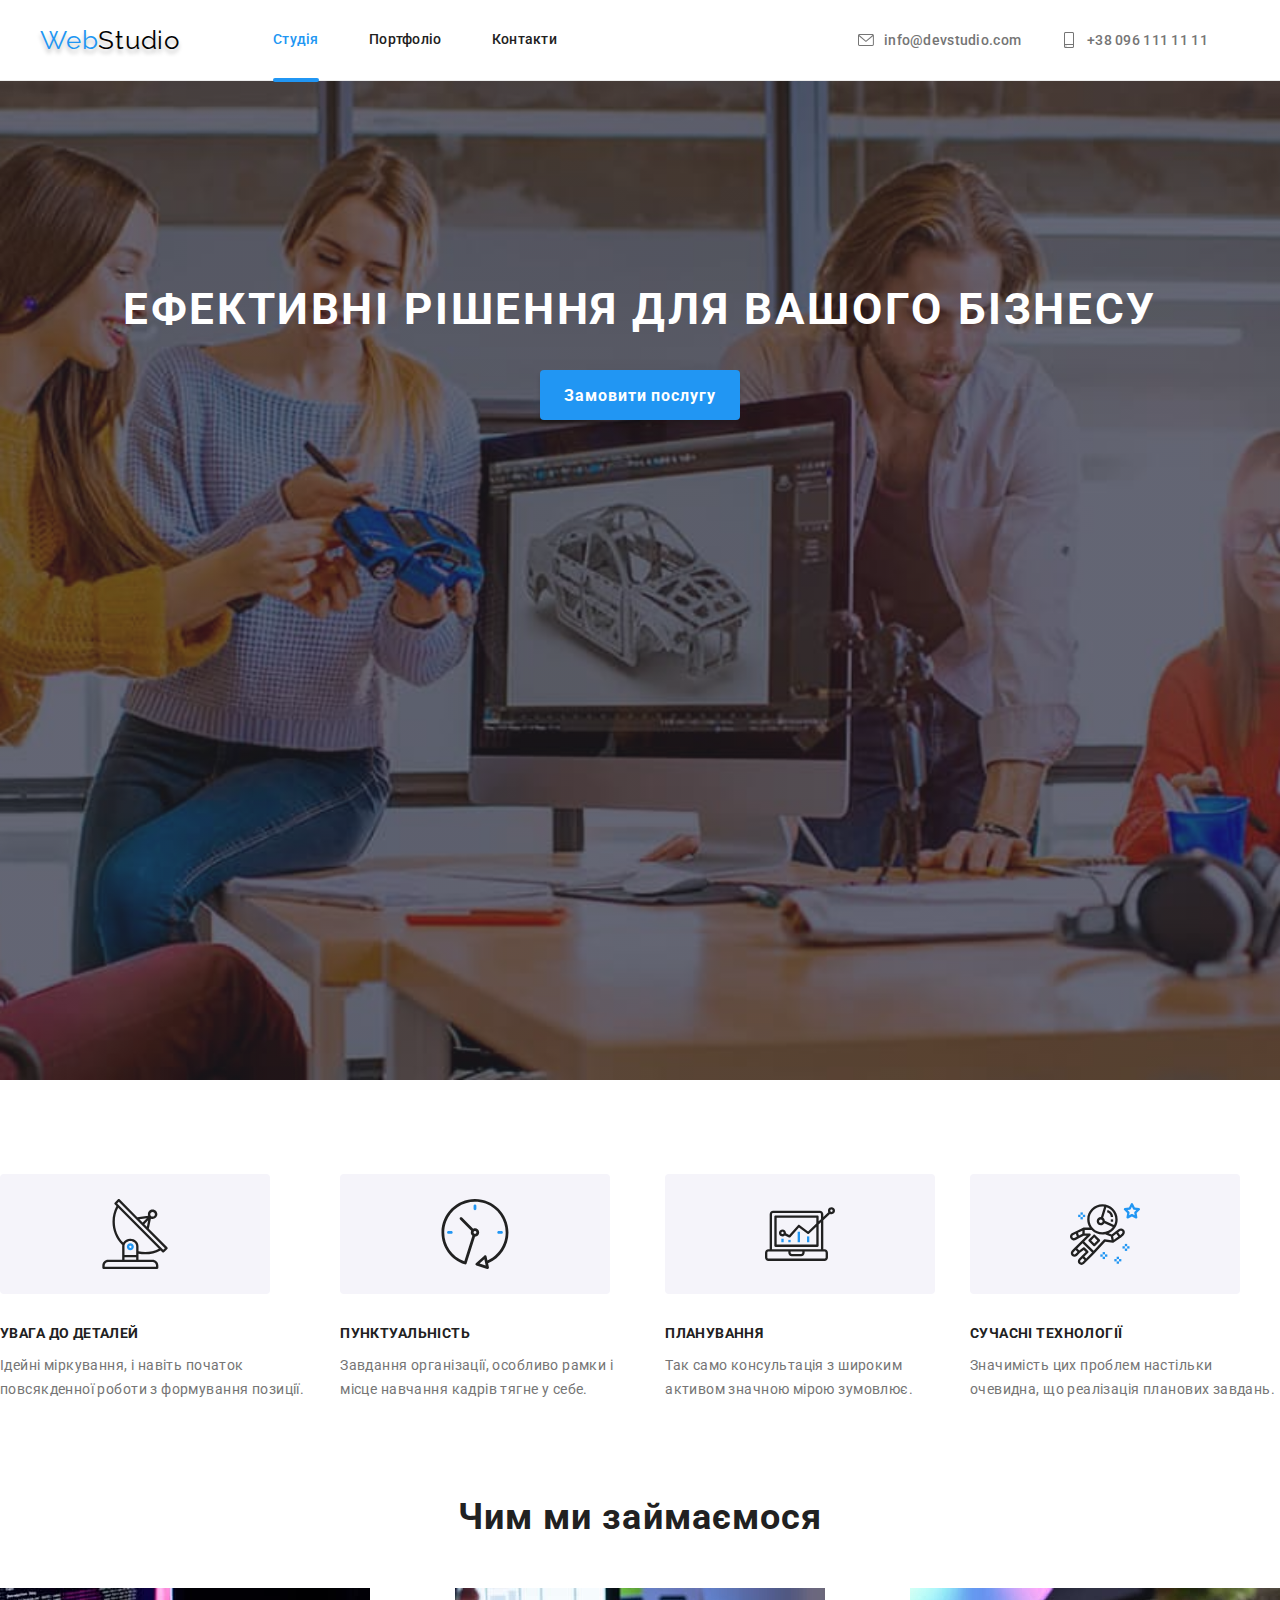
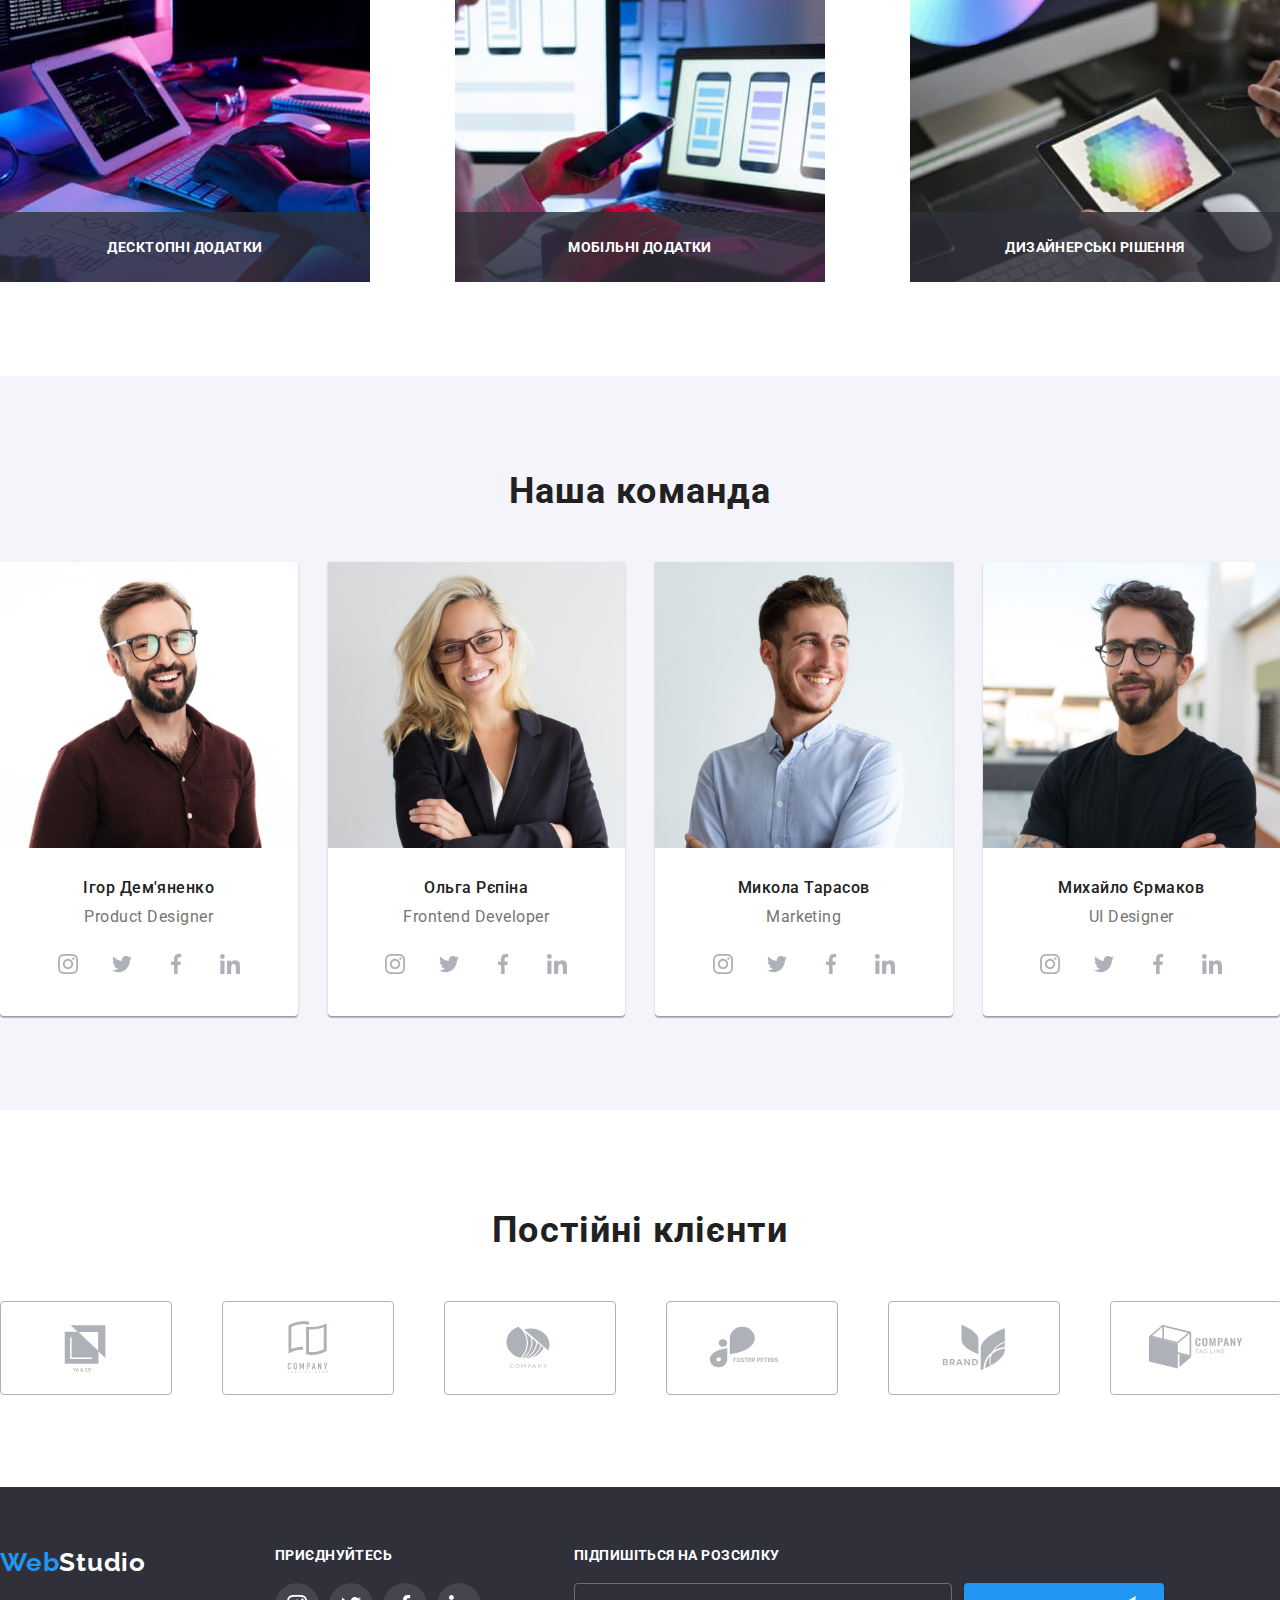
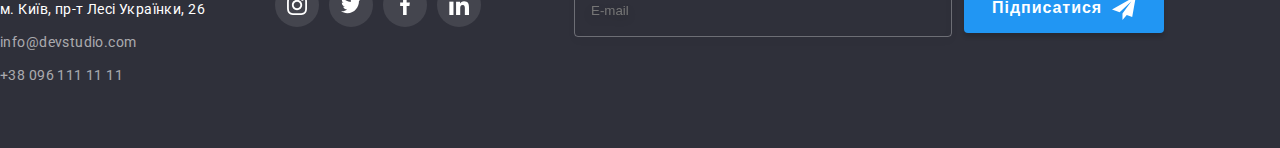
==== index.html @ 50d43cf3 "modal" ====
<!DOCTYPE html>
<html lang="uk">
  <head>
    <meta charset="UTF-8" />
    <meta http-equiv="X-UA-Compatible" content="IE=edge" />
    <meta name="viewport" content="width=device-width, initial-scale=1.0" />
    <title>Studio</title>
    <link rel="preconnect" href="https://fonts.googleapis.com" />
    <link rel="preconnect" href="https://fonts.gstatic.com" crossorigin />
    <link
      href="https://fonts.googleapis.com/css2?family=Raleway:wght@700&family=Roboto:wght@400;500;700;900&display=swap"
      rel="stylesheet"
    />
    <link
      rel="stylesheet"
      href="https://cdnjs.cloudflare.com/ajax/libs/modern-normalize/1.1.0/modern-normalize.min.css"
      integrity="sha512-wpPYUAdjBVSE4KJnH1VR1HeZfpl1ub8YT/NKx4PuQ5NmX2tKuGu6U/JRp5y+Y8XG2tV+wKQpNHVUX03MfMFn9Q=="
      crossorigin="anonymous"
      referrerpolicy="no-referrer"
    />
    <link rel="stylesheet" href="./css/main.min.css" />
  </head>
  <body>
    <!--header-->
    <header class="header">
      <div class="container header__container">
        <nav class="header__nav">
          <a class="logo header__logo" lang="en" href="./index.html"
            ><span class="header__web">Web</span>Studio</a
          >
          <button
            class="menu-btn"
            data-menu-button
            type="button"
            aria-expanded="false"
            aria-controls="menu-mobile"
          >
            <svg
              width="24"
              height="16"
              class="menu-mobile__icon"
              aria-label="selector mobile menu"
            >
              <use
                class="icon-cross"
                href="./images/symbol-defs.svg#icon-navigation-close"
              ></use>
              <use
                class="icon-menu"
                href="./images/symbol-defs.svg#icon-navigation"
              ></use>
            </svg>
          </button>
          <div
            class="menu-mobile menu-mobile__container"
            id="menu-mobile"
            data-menu
          >
            <ul class="contacts menu__container">
              <li class="menu__list">
                <a class="link menu__studio current" href="./index.html"
                  >Студія</a
                >
              </li>
              <li class="menu__list">
                <a class="link menu__portfolio" href="./portfolio.html"
                  >Портфоліо</a
                >
              </li>
              <li class="menu__list">
                <a class="link menu__contacts" href="#">Контакти</a>
              </li>
            </ul>
            <ul class="contacts contacts__container">
              <li class="contacts__item">
                <a
                  class="link contacts__conect"
                  href="mailto:info@devstudio.com"
                >
                  <svg class="contacts__icon" width="16" height="12">
                    <use
                      href="./images/symbol-defs.svg#icon-envelope"
                    ></use></svg
                  >info@devstudio.com</a
                >
              </li>
              <li class="contacts__item">
                <a
                  class="link contacts__conect contacts__conect--position"
                  href="tel:+30961111111"
                >
                  <svg class="contacts__icon" width="10" height="16">
                    <use
                      href="./images/symbol-defs.svg#icon-smartphone"
                    ></use></svg
                  >+38 096 111 11 11</a
                >
              </li>
            </ul>
            <ul class="contacts list-links">
            <li class="list-links__item">
              <a class="list-links__link" href="instagram.com">Instagram</a>
            </li>
            <li class="list-links__item">
              <a class="list-links__link" href="twitter.com">Twitter</a>
            </li>
            <li class="list-links__item">
              <a class="list-links__link" href="facebook.com">Facebook</a>
            </li class="list-links__item">
            <li class="list-links__item">
              <a class="list-links__link" href="linkedin.com">linkedin</a>
            </li>
          </ul>
          </div>
        </nav>
      </div>
    </header>
    <main>
      <!--section-solutions-->
      <section class="solutions section">
        <div class="container solutions__container">
          <h1 class="solutions__title">Ефективні рішення для вашого бізнесу</h1>
          <button
            class="solutions__btn solutions__btn-position"
            type="button"
            data-modal-open
          >
            Замовити послугу
          </button>
          <!--modal-->
    <div class="backdrop is-hidden" data-modal>
      <div class="modal">
        <button class="modal-button" type="button" data-modal-close>
          <svg class="modal-button-icon" width="11" height="11">
            <use href="./images/symbol-defs.svg#icon-vectorx"></use>
          </svg>
        </button>
        <p class="modal-title">Залиште свої дані, ми вам передзвонимо</p>
        <!--form-->
        <form class="modal-form">
          <div class="input-data">
          <label for="user-name" class="modal-name">Ім'я</label>
          <div class="input-data-hover">
            <input
              type="text"
              name="user-name"
              class="modal-input"
              id="user-name"
              required
            /><svg class="modal-icon" width="18" height="18">
              <use
                href="./images/symbol-defs.svg#icon-person-black-18dp1"
              ></use>
            </svg>
            </div>
          </div>
          <div class="input-data">
          <label for="user-name" class="modal-name">Телефон</label>
          <div class="input-data-hover">
            <input
              type="tel"
              name="user-tel"
              class="modal-input"
              id="user-tel"
              required
            /><svg class="modal-icon" width="18" height="18">
              <use href="./images/symbol-defs.svg#icon-phone-black-18dp1"></use>
            </svg>
            </div>
          </div>
          <div class="input-data">
          <label for="user-name" class="modal-name">Пошта</label>
          <div class="input-data-hover">
            <input
              type="email"
              name="user-email"
              class="modal-input"
              id="user-email"
              required
            /><svg class="modal-icon" width="18" height="18">
              <use href="./images/symbol-defs.svg#icon-email-black-18dp1"></use>
            </svg>
            </div>
          </div>
          <div class="input-data">
          <label for="user-name" class="modal-name">Коментар</label>
            <textarea
              name="user-comment"
              class="modal-textarea"
              id="user-comment"
              rows="7"
              placeholder="Введіть текст"
            ></textarea>
          </div>
          <div class="policy">
            <input
              type="checkbox"
              name="policy"
              class="modal-policy hide"
              id="policy"
            />
            <label for="policy" class="check-text">
              <span>
                <svg class="check-icon" width="16" height="15">
                  <use href="./images/symbol-defs.svg#icon-icon-check"></use>
                </svg>
              </span>
              Погоджуюся з розсилкою та приймаю
              <a class="policy-contract" href="#">Умови договору</a></label
            >
          </div>
          <button type="submit" class="modal-button-send">Відправити</button>
        </form>
      </div>
        </div>
      </section>
      <!--features-->
      <section class="features features__container">
        <div class="container">
          <ul class="features__list">
            <li>
              <div class="features__item features__item-position">
                <a class="features__link features__link-position" href="#"
                  ><svg class="features__icon" width="70" height="70">
                    <use
                      href="./images/symbol-defs.svg#icon-antenna1"
                    ></use></svg
                ></a>
              </div>
              <h3 class="features__title features__title-position">
                УВАГА ДО ДЕТАЛЕЙ
              </h3>
              <p class="features__text">
                Ідейні міркування, і навіть початок повсякденної роботи з
                формування позиції.
              </p>
            </li>
            <li>
              <div class="features__item features__item-position">
                <a class="features__link features__link-position" href="#"
                  ><svg class="features__icon" width="70" height="70">
                    <use href="./images/symbol-defs.svg#icon-clock"></use></svg
                ></a>
              </div>
              <h3 class="features__title features__title-position">
                ПУНКТУАЛЬНІСТЬ
              </h3>
              <p class="features__text">
                Завдання організації, особливо рамки і місце навчання кадрів
                тягне у себе.
              </p>
            </li>
            <li>
              <div class="features__item features__item-position">
                <a class="features__link features__link-position" href="#"
                  ><svg class="features__icon" width="70" height="70">
                    <use href="./images/symbol-defs.svg#icon-pc"></use></svg
                ></a>
              </div>
              <h3 class="features__title features__title-position">
                ПЛАНУВАННЯ
              </h3>
              <p class="features__text">
                Так само консультація з широким активом значною мірою зумовлює.
              </p>
            </li>
            <li>
              <div class="features__item features__item-position">
                <a class="features__link features__link-position" href="#"
                  ><svg class="features__icon" width="70" height="70">
                    <use
                      href="./images/symbol-defs.svg#icon-astronaut1"
                    ></use></svg
                ></a>
              </div>
              <h3 class="features__title features__title-position">
                СУЧАСНІ ТЕХНОЛОГІЇ
              </h3>
              <p class="features__text">
                Значимість цих проблем настільки очевидна, що реалізація
                планових завдань.
              </p>
            </li>
          </ul>
        </div>
      </section>
      <!--section do-->
      <section>
        <div class="container do-container">
          <h2 class="do-title">Чим ми займаємося</h2>
          <ul class="items">
            <li class="items-box">
              <div class="do-top">
                <img
                  class="box-one"
                  src="./images/box1.jpg"
                  width="370"
                  height="294"
                  alt="пишемо код"
                />
                <h3 class="do-top-title">Десктопні додатки</h3>
              </div>
            </li>
            <li class="items-box">
              <div class="do-top">
                <img
                  class="box-two"
                  src="./images/box2.jpg"
                  width="370"
                  height="294"
                  alt="оптимізуємо вивід зображення"
                />
                <h3 class="do-top-title">Мобільні додатки</h3>
              </div>
            </li>
            <li class="items-box">
              <div class="do-top">
                <img
                  class="box-thre"
                  src="./images/box3.jpg"
                  width="370"
                  height="294"
                  alt="підбираємо палітру кольорів"
                />
                <h3 class="do-top-title">Дизайнерські рішення</h3>
              </div>
            </li>
          </ul>
        </div>
      </section>
      <!--team-->
      <section class="team">
        <div class="container team-container">
          <h2 class="team-title">Наша команда</h2>
          <ul class="team-list">
            <li class="team-worcker">
              <img
                class="igor"
                src="./images/igor.jpg"
                width="270"
                height="260"
                alt="Ігор Дем'яненко"
              />
              <div class="worcker">
                <h3 class="worcker-title">Ігор Дем'яненко</h3>
                <p class="worcker-text" lang="en">Product Designer</p>
                <ul class="worcker-soc-list">
                  <li class="worcker-soc-item">
                    <a class="worcker-soc-link soc-link" href="#"
                      ><svg class="worcker-soc-icon" width="20" height="20">
                        <use
                          href="./images/symbol-defs.svg#icon-instagram"
                        ></use></svg
                    ></a>
                  </li>
                  <li class="worcker-soc-item">
                    <a class="worcker-soc-link soc-link" href="#"
                      ><svg class="worcker-soc-icon" width="20" height="20">
                        <use
                          href="./images/symbol-defs.svg#icon-twitter"
                        ></use></svg
                    ></a>
                  </li>
                  <li class="worcker-soc-item">
                    <a class="worcker-soc-link soc-link" href="#"
                      ><svg class="worcker-soc-icon" width="20" height="20">
                        <use
                          href="./images/symbol-defs.svg#icon-facebook"
                        ></use></svg
                    ></a>
                  </li>
                  <li class="worcker-soc-item">
                    <a class="worcker-soc-link soc-link" href="#"
                      ><svg class="worcker-soc-icon" width="20" height="20">
                        <use
                          href="./images/symbol-defs.svg#icon-linkedin"
                        ></use></svg
                    ></a>
                  </li>
                </ul>
              </div>
            </li>
            <li class="team-worcker">
              <img
                class="olga"
                src="./images/olga.jpg"
                width="270"
                height="260"
                alt="Ольга Рєпіна"
              />
              <div class="worcker">
                <h3 class="worcker-title">Ольга Рєпіна</h3>
                <p class="worcker-text" lang="en">Frontend Developer</p>
                <ul class="worcker-soc-list">
                  <li class="worcker-soc-item">
                    <a class="worcker-soc-link soc-link" href="#"
                      ><svg class="worcker-soc-icon" width="20" height="20">
                        <use
                          href="./images/symbol-defs.svg#icon-instagram"
                        ></use></svg
                    ></a>
                  </li>
                  <li class="worcker-soc-item">
                    <a class="worcker-soc-link soc-link" href="#"
                      ><svg class="worcker-soc-icon" width="20" height="20">
                        <use
                          href="./images/symbol-defs.svg#icon-twitter"
                        ></use></svg
                    ></a>
                  </li>
                  <li class="worcker-soc-item">
                    <a class="worcker-soc-link soc-link" href="#"
                      ><svg class="worcker-soc-icon" width="20" height="20">
                        <use
                          href="./images/symbol-defs.svg#icon-facebook"
                        ></use></svg
                    ></a>
                  </li>
                  <li class="worcker-soc-item">
                    <a class="worcker-soc-link soc-link" href="#"
                      ><svg class="worcker-soc-icon" width="20" height="20">
                        <use
                          href="./images/symbol-defs.svg#icon-linkedin"
                        ></use></svg
                    ></a>
                  </li>
                </ul>
              </div>
            </li>
            <li class="team-worcker">
              <img
                class="mukola"
                src="./images/mukola.jpg"
                width="270"
                height="260"
                alt="Микола Тарасов"
              />
              <div class="worcker">
                <h3 class="worcker-title">Микола Тарасов</h3>
                <p class="worcker-text" lang="en">Marketing</p>
                <ul class="worcker-soc-list">
                  <li class="worcker-soc-item">
                    <a class="worcker-soc-link soc-link" href="#"
                      ><svg class="worcker-soc-icon" width="20" height="20">
                        <use
                          href="./images/symbol-defs.svg#icon-instagram"
                        ></use></svg
                    ></a>
                  </li>
                  <li class="worcker-soc-item">
                    <a class="worcker-soc-link soc-link" href="#"
                      ><svg class="worcker-soc-icon" width="20" height="20">
                        <use
                          href="./images/symbol-defs.svg#icon-twitter"
                        ></use></svg
                    ></a>
                  </li>
                  <li class="worcker-soc-item">
                    <a class="worcker-soc-link soc-link" href="#"
                      ><svg class="worcker-soc-icon" width="20" height="20">
                        <use
                          href="./images/symbol-defs.svg#icon-facebook"
                        ></use></svg
                    ></a>
                  </li>
                  <li class="worcker-soc-item">
                    <a class="worcker-soc-link soc-link" href="#"
                      ><svg class="worcker-soc-icon" width="20" height="20">
                        <use
                          href="./images/symbol-defs.svg#icon-linkedin"
                        ></use></svg
                    ></a>
                  </li>
                </ul>
              </div>
            </li>
            <li class="team-worcker">
              <img
                class="muhailo"
                src="./images/muhailo.jpg"
                width="270"
                height="260"
                alt="Михайло Єрмаков"
              />
              <div class="worcker">
                <h3 class="worcker-title">Михайло Єрмаков</h3>
                <p class="worcker-text" lang="en">UI Designer</p>
                <ul class="worcker-soc-list">
                  <li class="worcker-soc-item">
                    <a class="worcker-soc-link soc-link" href="#"
                      ><svg class="worcker-soc-icon" width="20" height="20">
                        <use
                          href="./images/symbol-defs.svg#icon-instagram"
                        ></use></svg
                    ></a>
                  </li>
                  <li class="worcker-soc-item">
                    <a class="worcker-soc-link soc-link" href="#"
                      ><svg class="worcker-soc-icon" width="20" height="20">
                        <use
                          href="./images/symbol-defs.svg#icon-twitter"
                        ></use></svg
                    ></a>
                  </li>
                  <li class="worcker-soc-item">
                    <a class="worcker-soc-link soc-link" href="#"
                      ><svg class="worcker-soc-icon" width="20" height="20">
                        <use
                          href="./images/symbol-defs.svg#icon-facebook"
                        ></use></svg
                    ></a>
                  </li>
                  <li class="worcker-soc-item">
                    <a class="worcker-soc-link soc-link" href="#"
                      ><svg class="worcker-soc-icon" width="20" height="20">
                        <use
                          href="./images/symbol-defs.svg#icon-linkedin"
                        ></use></svg
                    ></a>
                  </li>
                </ul>
              </div>
            </li>
          </ul>
        </div>
      </section>
      <!--section customers-->
      <section class="customers">
        <div class="container">
          <h2 class="customers-title">Постійні клієнти</h2>
          <ul class="customers-list">
            <li class="customers-item">
              <a class="customers-link"
                ><svg class="customers-icon" width="106" height="60">
                  <use href="./images/symbol-defs.svg#icon-yaco"></use></svg
              ></a>
            </li>
            <li class="customers-item">
              <a class="customers-link"
                ><svg class="customers-icon" width="106" height="60">
                  <use href="./images/symbol-defs.svg#icon-company"></use></svg
              ></a>
            </li>
            <li class="customers-item">
              <a class="customers-link"
                ><svg class="customers-icon" width="106" height="60">
                  <use href="./images/symbol-defs.svg#icon-company2"></use></svg
              ></a>
            </li>
            <li class="customers-item">
              <a class="customers-link"
                ><svg class="customers-icon" width="106" height="60">
                  <use href="./images/symbol-defs.svg#icon-foster"></use></svg
              ></a>
            </li>
            <li class="customers-item">
              <a class="customers-link"
                ><svg class="customers-icon" width="106" height="60">
                  <use href="./images/symbol-defs.svg#icon-brand"></use></svg
              ></a>
            </li>
            <li class="customers-item">
              <a class="customers-link"
                ><svg class="customers-icon" width="106" height="60">
                  <use href="./images/symbol-defs.svg#icon-company3"></use></svg
              ></a>
            </li>
          </ul>
        </div>
      </section>
    </main>
    <!--footer-->
    <footer class="footer">
      <div class="container footer-container">
        <section class="section-addres">
          <h2 class="section-addres-title">section-addres</h2>
          <a class="footer-logo" lang="en" href="./index.html"
            ><span class="footer-logo-web">Web</span>Studio</a
          >
          <address>
            <ul class="address-list">
              <li class="address-list-item">
                <a
                  class="address-address"
                  href="https://goo.gl/maps/a4rHkYme5bzuFaWH6"
                  target="_blank"
                  rel="noopener noreferrer"
                  >м. Київ, пр-т Лесі Українки, 26</a
                >
              </li>
              <li class="address-list-item">
                <a class="address-mail" href="mailto:info@devstudio.com"
                  >info@devstudio.com</a
                >
              </li>
              <li class="address-list-item">
                <a class="address-tel" href="tel:+30961111111"
                  >+38 096 111 11 11</a
                >
              </li>
            </ul>
          </address>
        </section>
        <!--join-->
        <section class="join">
          <h3 class="join-title">приєднуйтесь</h3>
          <ul class="join-soc-list">
            <li class="join-soc-item">
              <a class="join-soc-link soc-link" href="#"
                ><svg class="join-soc-icon" width="20" height="20">
                  <use
                    href="./images/symbol-defs.svg#icon-instagram"
                  ></use></svg
              ></a>
            </li>
            <li class="join-soc-item">
              <a class="join-soc-link soc-link" href="#"
                ><svg class="join-soc-icon" width="20" height="20">
                  <use href="./images/symbol-defs.svg#icon-twitter"></use></svg
              ></a>
            </li>
            <li class="join-soc-item">
              <a class="join-soc-link soc-link" href="#"
                ><svg class="join-soc-icon" width="20" height="20">
                  <use href="./images/symbol-defs.svg#icon-facebook"></use></svg
              ></a>
            </li>
            <li class="join-soc-item">
              <a class="join-soc-link soc-link" href="#"
                ><svg class="join-soc-icon" width="20" height="20">
                  <use href="./images/symbol-defs.svg#icon-linkedin"></use></svg
              ></a>
            </li>
          </ul>
        </section>
        <!--email-list-->
        <section class="email-list">
          <h2 class="section-addres-title">section-addres</h2>
          <strong class="join-title">Підпишіться на розсилку</strong>
          <div class="email-list-group">
            <form class="email-list-form">
              <input
                type="text"
                name="user-email"
                class="email-list-input"
                placeholder="E-mail"
              />
            </form>
            <button class="email-list-button" type="submit">
              Підписатися
              <svg class="email-list-icon">
                <use href="./images/symbol-defs.svg#icon-icon-send"></use>
              </svg>
            </button>
          </div>
        </section>
      </div>
    </footer>
    
    </div>
    <script src="./js/modal.js"></script>
    <script src="./js/mobile-menu.js"></script>
  </body>
</html>
---- css/main.min.css ----
:root{--color-textarea: rgba(117, 117, 117, 0.5);--backdrop-bg: rgba(0, 0, 0, 0.2);--color-overley-bg: rgba(33, 150, 243, 0.9);--transition-hover-focus: 250ms cubic-bezier(0.4, 0, 0.2, 1);--color-bg-icon: rgba(255, 255, 255, 0.1);--icon-corlor: #afb1b8;--font-ral: "Raleway", sans-serif;--color-logo: #000000;--color-title: #212121;--color-text: #757575;--color-hover-focus: #2196f3;--color-background: #2f303a;--color-section-title: #ffffff;--color-section-btn: #d9d9d9;--team-background: #f5f4fa;--color-footer-logo: #ffffff;--color-footer-mail: rgba(255, 255, 255, 0.6);--portfolio-background: #f5f5f5}body{margin:0;background-color:var(--color-section-title);color:var(--color-text);font-family:"roboto";letter-spacing:.03em}@media screen and (max-width: 767px){main{padding-top:60px}}@media screen and (min-width: 768px){main{padding-top:80px}}img{display:block;width:100%;height:auto}textarea{resize:none}h1,h2,h3,h4,h5,h6,p{margin:0}ul{list-style:none;margin:0;padding:0}body{font-family:"Roboto",sans-serif;color:#212121}img{display:block}.hide{border:0;clip:rect(1px, 1px, 1px, 1px);-webkit-clip-path:inset(50%);clip-path:inset(50%);height:1px;margin:-1px;overflow:hidden;padding:0;position:absolute;width:1px;word-wrap:normal !important}.solutions__container,.header__container{padding-left:15px;padding-right:15px;margin:0 auto}@media screen and (max-width: 767px){.solutions__container,.header__container{max-width:450px}}@media screen and (min-width: 768px){.solutions__container,.header__container{width:738px}}@media screen and (min-width: 1200px){.solutions__container,.header__container{width:1200px}}.solutions{padding-top:94px;padding-bottom:94px}@media screen and (max-width: 1199px){.solutions{padding-top:60px;padding-bottom:60px}}.list-links,.contacts__container,.menu__container{padding:0;margin:0;list-style:none}.list-links__link,.contacts__conect,.menu__contacts,.menu__portfolio,.menu__studio{text-decoration:none}.email-list{margin-left:93px}.email-list-group{display:flex}.email-list-input{width:358px;height:50px;margin-right:12px;padding-left:16px;align-items:center;color:rgba(255,255,255,.6);background-color:rgba(0,0,0,0);border:1px solid rgba(255,255,255,.3);filter:drop-shadow(0px 4px 4px rgba(0, 0, 0, 0.15));border-radius:4px}.email-list-input:hover,.email-list-input:focus{outline:0;outline-offset:0}.email-list-button{width:200px;height:50px;display:flex;align-items:center;text-align:center;padding-left:28px;padding-right:28px;font-weight:700;font-size:16px;line-height:30px;letter-spacing:.06em;color:var(--color-footer-logo);background:var(--color-hover-focus);box-shadow:0px 4px 4px rgba(0,0,0,.15);border-radius:4px;border:0;cursor:pointer}.email-list-button:hover,.email-list-button:focus{background:var(--color-hover-focus)}.email-list-icon{margin-left:10px;width:24px;height:24px;fill:var(--color-footer-logo)}.join{margin-left:70px}.join-title{text-align:left;margin-bottom:20px;font-family:"Roboto";font-style:normal;font-weight:700;font-size:14px;line-height:1.1428;letter-spacing:.03em;text-transform:uppercase;color:var(--color-footer-logo);display:block;justify-content:center;align-items:center}.join-soc-list{display:flex;gap:10px}.join-soc-item{width:44px;height:44px}.join-soc-link{transition:background-color var(--transition-hover-focus);width:100%;height:100%;background-color:var(--color-bg-icon);border-radius:50%;display:flex;align-items:center;justify-content:center}.join-soc-link:hover,.join-soc-link:focus{background-color:var(--color-hover-focus)}.join-soc-link{fill:var(--color-footer-logo)}.header{border-bottom:1px solid #ececec;background:var(--color-section-title);position:fixed;top:0;left:0;z-index:10;width:100%}@media screen and (max-width: 767px){.header{min-height:60px}}@media screen and (min-width: 768px){.header{min-height:80px}}@media screen and (min-width: 1200px){.header__container{display:flex;align-items:center}}.header__nav{display:flex;align-items:center}@media screen and (max-width: 767px){.header__nav{min-height:60px}}@media screen and (min-width: 768px){.header__nav{min-height:80px}}@media screen and (max-width: 1199px){.header__nav{justify-content:space-between;flex-direction:row}}.logo{font-family:var(--font-ral);font-size:26px;line-height:1.1923;letter-spacing:.03em;color:var(--color-logo);text-shadow:0px 4px 4px rgba(0,0,0,.25);text-decoration:none}.header__logo{margin-right:93px}.header__web{color:var(--color-hover-focus)}.menu-btn{display:block;margin:0;padding:0;border:none;background-color:rgba(0,0,0,0);z-index:1}.menu-btn .icon-cross{display:none}.menu-btn.is-open .icon-cross{display:block}.menu-btn.is-open .icon-menu{display:none}@media screen and (min-width: 767px){.menu-btn{display:none}}.menu-mobile__icon{fill:currentColor;cursor:pointer;transition:color var(--transition-hover-focus)}.menu-mobile__icon:focus,.menu-mobile__icon:hover{fill:var(--color-hover-focus)}.menu-mobile__container{display:flex;align-items:center;justify-content:center}@media screen and (max-width: 767px){.menu-mobile__container{display:none}.menu-mobile__container.is-open{display:block;position:absolute;top:0;left:50%;translate:-50%;overflow:scroll;max-width:480px;width:100vw;height:100vh;padding-top:48px;padding-left:40px;padding-right:40px;background:var(--color-section-title)}}@media screen and (max-width: 767px){.menu__container{margin-bottom:366px}}@media screen and (min-width: 768px){.menu__container{display:flex;justify-content:space-between;width:282px;margin-right:46px}}@media screen and (min-width: 1200px){.menu__container{width:284px;margin-right:301px}}@media screen and (max-width: 767px){.menu__list{margin-bottom:32px}.menu__list:nth-child(3){margin-bottom:0}}.menu__studio{font-weight:500;letter-spacing:.02em;color:var(--color-title);transition:color var(--transition-hover-focus)}.menu__studio:hover,.menu__studio:focus{color:var(--color-hover-focus)}@media screen and (max-width: 767px){.menu__studio{font-size:40px;line-height:.85}}@media screen and (min-width: 768px){.menu__studio{font-size:14px;line-height:1.14}}.menu__studio.current{align-items:center;color:var(--color-hover-focus)}@media screen and (min-width: 768px){.menu__studio.current::after{content:"";position:relative;top:30px;display:block;width:100%;height:4px;background-color:var(--color-hover-focus);border-radius:2px}}.menu__portfolio{font-weight:500;letter-spacing:.02em;color:var(--color-title);transition:color var(--transition-hover-focus)}.menu__portfolio:hover,.menu__portfolio:focus{color:var(--color-hover-focus)}@media screen and (max-width: 767px){.menu__portfolio{font-size:40px;line-height:.85}}@media screen and (min-width: 768px){.menu__portfolio{font-size:14px;line-height:1.14}}.menu__portfolio.current{align-items:center;color:var(--color-hover-focus)}@media screen and (min-width: 768px){.menu__portfolio.current::after{content:"";position:relative;top:30px;display:block;width:100%;height:4px;background-color:var(--color-hover-focus);border-radius:2px}}.menu__contacts{font-weight:500;letter-spacing:.02em;color:var(--color-title);transition:color var(--transition-hover-focus)}.menu__contacts:hover,.menu__contacts:focus{color:var(--color-hover-focus)}@media screen and (max-width: 767px){.menu__contacts{font-size:40px;line-height:.85}}@media screen and (min-width: 768px){.menu__contacts{font-size:14px;line-height:1.14}}.contacts__container{display:flex}@media screen and (max-width: 767px){.contacts__container{margin-bottom:64px;flex-direction:column-reverse}}@media screen and (min-width: 768px){.contacts__container{flex-direction:column}}@media screen and (min-width: 1200px){.contacts__container{flex-direction:row}}@media screen and (min-width: 1200px){.contacts__item{margin-right:40px}.contacts__item:last-child{margin-right:0}}@media screen and (max-width: 767px){.contacts__item:last-child{margin-bottom:32px}}.contacts__conect{color:var(--color-text);font-weight:500;letter-spacing:.02em}@media screen and (max-width: 767px){.contacts__conect{font-size:24px;line-height:.33}.contacts__conect.contacts__conect--position{font-size:34px;line-height:1.17;color:var(--color-hover-focus)}}@media screen and (min-width: 768px){.contacts__conect{display:flex;align-items:center;font-size:14px;line-height:1.16;transition:color var(--transition-hover-focus)}}@media screen and (min-width: 768px)and (max-width: 1199px){.contacts__conect{margin-bottom:10px}}@media screen and (min-width: 768px){.contacts__conect:hover,.contacts__conect:focus{color:var(--color-hover-focus)}}.contacts__icon{width:16px;height:16px;margin-right:10px;fill:currentColor;transition:color var(--transition-hover-focus)}.contacts__icon:focus,.contacts__icon:hover{fill:var(--color-hover-focus)}@media screen and (max-width: 767px){.contacts__icon{display:none}}@media screen and (max-width: 1199px){.contacts__icon{width:14px;height:14px}}.list-links{display:flex;flex-direction:row;align-items:center;height:22px}@media screen and (min-width: 767px){.list-links{display:none}}.list-links__item{padding-left:10px;padding-right:10px;border-right:1px solid rgba(33,33,33,.2)}.list-links__item:nth-child(1){padding-left:0}.list-links__item:nth-child(4){padding-right:0;border-right:none}.list-links__link{font-weight:500;font-size:18px;line-height:.81;letter-spacing:.02em;color:var(--color-hover-focus)}.solutions{background-color:var(--color-background);padding-top:118px;padding-bottom:118px;background-repeat:no-repeat;background-position:center;background-size:cover;text-align:center}@media screen and (max-width: 767px){.solutions{background-image:linear-gradient(rgba(47, 48, 58, 0.4), rgba(47, 48, 58, 0.4)),url(../images/img-bg480.jpg);height:400px;margin-left:auto;margin-right:auto}}@media screen and (min-width: 768px){.solutions{background-image:linear-gradient(rgba(47, 48, 58, 0.4), rgba(47, 48, 58, 0.4)),url(../images/img-bg768.jpg);height:400px;margin-left:auto;margin-right:auto}}@media screen and (min-width: 1200px){.solutions{background-image:linear-gradient(rgba(47, 48, 58, 0.4), rgba(47, 48, 58, 0.4)),url(../images/img-bg1600.jpg);height:600px;margin-left:auto;margin-right:auto;padding-top:200px;padding-bottom:200px}}@media screen and (max-width: 767px)and (min-device-pixel-ratio: 2),screen and (max-width: 767px)and (-webkit-min-device-pixel-ratio: 2),screen and (max-width: 767px)and (min-resolution: 192dpi),screen and (max-width: 767px)and (min-resolution: 2dppx){.hero{background-image:linear-gradient(rgba(47, 48, 58, 0.4), rgba(47, 48, 58, 0.4)),url(../images/img-bg480@2x.jpg)}}@media screen and (min-width: 768px)and (min-device-pixel-ratio: 2),screen and (min-width: 768px)and (-webkit-min-device-pixel-ratio: 2),screen and (min-width: 768px)and (min-resolution: 192dpi),screen and (min-width: 768px)and (min-resolution: 2dppx){.hero{background-image:linear-gradient(rgba(47, 48, 58, 0.4), rgba(47, 48, 58, 0.4)),url(../images/img-bg768@2x.jpg)}}@media screen and (min-width: 1200px)and (min-device-pixel-ratio: 2),screen and (min-width: 1200px)and (-webkit-min-device-pixel-ratio: 2),screen and (min-width: 1200px)and (min-resolution: 192dpi),screen and (min-width: 1200px)and (min-resolution: 2dppx){.hero{background-image:linear-gradient(rgba(47, 48, 58, 0.4), rgba(47, 48, 58, 0.4)),url(../images/img-bg1600@2x.jpg)}}.solutions__title{color:var(--color-section-title);text-align:center;letter-spacing:.06em;text-transform:uppercase;margin-bottom:30px;margin-top:0px}@media screen and (max-width: 1199px){.solutions__title{font-size:26px;line-height:1.61}}@media screen and (min-width: 1200px){.solutions__title{font-size:44px;line-height:1.36}}.solutions__btn{color:var(--color-section-title);background-color:var(--color-hover-focus);font-family:"Roboto";font-weight:700;font-size:16px;line-height:1.9;letter-spacing:.06em;cursor:pointer;border-radius:4px;border:1px solid rgba(0,0,0,0);box-shadow:0px 4px 4px rgba(0,0,0,.15);padding-top:10px;padding-bottom:10px;width:200px;height:50px;transition-property:background-color;transition-duration:250ms;transition-timing-function:cubic-bezier(0.4, 0, 0.2, 1)}.solutions__btn:hover{background-color:var(--color-hover-focus)}.features__container{padding-top:94px;padding-bottom:94px}.features__list{justify-content:space-between;gap:30px;display:flex}.features__item{width:270px;height:120px}.features__item-position{margin-bottom:30px}.features__link{width:100%;height:100%;background:var(--team-background);border-radius:4px}.features__link-position{display:flex;align-items:center;justify-content:center}.features__title{font-size:14px;line-height:1.428;text-transform:uppercase;color:var(--color-title);letter-spacing:.03em}.features__title-position{margin-bottom:10px}.features__text{font-size:14px;line-height:1.7142;color:var(--color-text);letter-spacing:.03em}.do-container{padding-bottom:94px}.do-title{margin-bottom:50px;text-align:center;font-size:36px;line-height:1.1666;letter-spacing:.03em;color:var(--color-title)}.items{justify-content:space-between;display:flex;list-style:none}.items>.items-box:not(:last-child){gap:30px}.items-box{max-width:100%}.do-top{position:relative}.do-top-title{display:flex;align-items:center;justify-content:center;bottom:0;left:0;position:absolute;background:rgba(47,48,58,.8);width:100%;height:70px;font-size:14px;line-height:1.1428;text-align:center;letter-spacing:.03em;text-transform:uppercase;color:var(--color-section-title)}.box-one{background:url(close-up-image-programer-working-his-desk-office_1098-18707.jpg);mix-blend-mode:normal}.box-two{background:url(web-ui-designers-are-developing-application-smartphones-team-creators-is-working-interface-mobile-phones_8119-2713.jpg)}.box-thre{background:url(creative-artist-web-design-with-working-colour-selection-graphic-tablet_35674-1119.jpg)}.team{padding-top:94px;padding-bottom:94px;background:var(--team-background)}.team-title{margin-bottom:50px;text-align:center;font-size:36px;line-height:1.1666;letter-spacing:.03em;color:var(--color-title)}.team-list{justify-content:space-between;gap:30px;display:flex;list-style:none}.team-worcker{background:var(--color-section-title);box-shadow:0px 1px 3px rgba(0,0,0,.12),0px 1px 1px rgba(0,0,0,.14),0px 2px 1px rgba(0,0,0,.2);border-radius:0px 0px 4px 4px;max-width:100%}.worcker{padding-top:30px;padding-bottom:30px}.worcker-title{margin-bottom:10px;text-align:center;font-size:16px;font-weight:500;line-height:1.1875;letter-spacing:.03em;color:var(--color-title)}.worcker-text{margin-bottom:16px;text-align:center;font-size:16px;line-height:1.1875;letter-spacing:.03em;color:var(--color-text)}.worcker-soc-list{display:flex;justify-content:center;gap:10px}.worcker-soc-item{width:44px;height:44px}.worcker-soc-link{transition:background-color var(--transition-hover-focus);width:100%;height:100%;background-color:var(--color-section-title);border-radius:50%;display:flex;align-items:center;justify-content:center}.worcker-soc-link:hover,.worcker-soc-link:focus{background-color:var(--color-hover-focus)}.worcker-soc-icon{transition:fill var(--transition-hover-focus);fill:var(--icon-corlor)}.worcker-soc-link:hover .worcker-soc-icon,.worcker-soc-link:focus .worcker-soc-icon{fill:var(--color-footer-logo)}.igor{background:url(4853.jpg);border-radius:0px}.olga{background:url(5844.jpg);border-radius:0px}.mukola{background:url(16166.jpg);border-radius:0px}.muhailo{background:url(2968.jpg);border-radius:0px}.customers{padding-top:99px;padding-bottom:94px}.customers-title{margin-bottom:50px;text-align:center;font-size:36px;line-height:1.1666;letter-spacing:.03em;color:var(--color-title)}.customers-list{justify-content:space-between;gap:30px;display:flex;list-style:none}.customers-item{width:170px;height:92px}.customers-link{transition:border var(--transition-hover-focus);width:100%;height:100%;background-color:var(--color-footer-logo);display:flex;align-items:center;justify-content:center;border:1px solid #afb1b8;border-radius:4px;cursor:pointer}.customers-link:hover,.customers-link:focus{border:1px solid var(--color-hover-focus)}.customers-icon{transition:fill var(--transition-hover-focus);fill:var(--icon-corlor)}.customers-link:hover .customers-icon,.customers-link:focus .customers-icon{fill:var(--color-hover-focus)}.footer{padding-top:60px;padding-bottom:60px;background:var(--color-background)}.footer-container{display:flex}.section-addres-title{position:absolute;width:1px;height:1px;margin:-1px;border:0;padding:0;white-space:nowrap;-webkit-clip-path:inset(100%);clip-path:inset(100%);clip:rect(0 0 0 0);overflow:hidden}.footer-logo{padding-bottom:20px;display:flex;font-family:var(--font-ral);font-style:normal;font-weight:700;font-size:26px;line-height:1.1923;letter-spacing:.03em;color:var(--color-footer-logo);text-decoration:none}.footer-logo-web{color:var(--color-hover-focus)}.address-list{list-style:none}.address-list>.address-list-item:not(:last-child){margin-bottom:9px}.address-list-item{font-size:14px;font-weight:400;line-height:1.7142;letter-spacing:.03em;font-style:normal}.address-address{transition:color var(--transition-hover-focus);color:var(--color-section-title);text-decoration:none}.address-address:hover,.address-address:focus{color:var(--color-hover-focus)}.address-mail{transition:color var(--transition-hover-focus);color:var(--color-footer-mail);text-decoration:none}.address-mail:hover,.address-mail:focus{color:var(--color-hover-focus)}.address-tel{transition:color var(--transition-hover-focus);color:var(--color-footer-mail);text-decoration:none}.address-tel:hover,.address-tel:focus{color:var(--color-hover-focus)}.portfolio{padding-top:94px;padding-bottom:94px}.portfolio-title{position:absolute;width:1px;height:1px;margin:-1px;border:0;padding:0;white-space:nowrap;-webkit-clip-path:inset(100%);clip-path:inset(100%);clip:rect(0 0 0 0);overflow:hidden}.portfolio-list{margin-bottom:50px;justify-content:center;display:flex;list-style:none}.portfolio-list>.portfolio-list-item:not(:last-child){margin-right:8px}.portfolio-list-item{background:var(--team-background);border-radius:4px}.portfolio-list-item:hover,.portfolio-list-item:focus{box-shadow:0px 3px 1px rgba(0,0,0,.1),0px 1px 2px rgba(0,0,0,.08),0px 2px 2px rgba(0,0,0,.12)}.btn-filters{border-radius:4px;transition:background var(--transition-hover-focus),color var(--transition-hover-focus);padding:6px 22px;font-family:"Roboto",sans-serif;font-weight:500;font-style:normal;font-size:16px;line-height:1.625;text-align:center;letter-spacing:.03em;border:none;color:var(--color-title)}.btn-filters:hover,.btn-filters:focus{background:var(--color-hover-focus);color:var(--portfolio-background)}.project{display:flex;gap:30px;flex-wrap:wrap;list-style:none}.project-items{transition:box-shadow var(--transition-hover-focus);background:var(--color-section-title);flex-basis:calc((100% - 600px)/3)}.project-items:hover{box-shadow:0px 1px 1px rgba(0,0,0,.12),0px 4px 4px rgba(0,0,0,.06),1px 4px 6px rgba(0,0,0,.16)}.project-top{overflow:hidden;position:relative}.project-top-text{overflow:auto;transition:transform var(--transition-hover-focus);transform:translateY(100%);height:100%;padding:63px 24px;background-color:var(--color-overley-bg);top:0;position:absolute;font-size:18px;line-height:1.5555;letter-spacing:.03em;color:var(--color-section-title)}.project-items:hover .project-top-text{transform:translateY(0)}.project-name{border:1px solid #eee;padding-top:20px;padding-right:24px;padding-bottom:20px;padding-left:24px}.prodject-item{max-width:100%}.project-title{font-size:18px;line-height:2;letter-spacing:.06em;color:var(--color-title)}.project-text{font-size:16px;line-height:1.875;letter-spacing:.03em;color:var(--color-text)}.backdrop{position:fixed;top:0;left:0;z-index:1;width:100%;height:100%;background-color:var(--backdrop-bg);overflow-y:scroll;opacity:1;transition:opacity var(--transition-hover-focus),visibility var(--transition-hover-focus)}.backdrop.is-hidden{opacity:0;pointer-events:none}@media screen and (max-width: 767px){.backdrop{padding-top:93px;padding-bottom:94px;padding-left:15px;padding-right:15px}}@media screen and (max-width: 1199px){.backdrop{padding-top:208px;padding-bottom:207px;padding-left:159px;padding-right:159px}}@media screen and (min-width: 1200px){.backdrop{padding-top:221px;padding-bottom:222px;padding-left:536px;padding-right:536px}}.modal{position:absolute;top:50%;left:50%;translate:-50% -50%;background:var(--color-section-title);box-shadow:0px 1px 3px rgba(0,0,0,.12),0px 1px 1px rgba(0,0,0,.14),0px 2px 1px rgba(0,0,0,.2);border-radius:4px;transform:scale(1);transition:transform var(--transition-hover-focus);align-items:center;justify-content:center}.backdrop.is-hidden .modal{transform:scale(0.9)}@media screen and (max-width: 479px){.modal{padding-left:8px;padding-right:8px}}@media screen and (max-width: 1199px){.modal{width:100%;max-width:450px;padding-top:8px}}@media screen and (min-width: 1200px){.modal{width:528px;height:581px}}.modal-button{display:flex;width:30px;height:30px;margin-right:8px;margin-left:auto;margin-bottom:auto;border-radius:50%;background:var(--color-footer-logo);border:1px solid rgba(0,0,0,.1);cursor:pointer;align-items:center;justify-content:center;transition:transform color var(--transition-hover-focus)}@media screen and (max-width: 479px){.modal-button{margin-right:0px}}.modal-button:focus,.modal-button:hover{color:var(--color-hover-focus)}@media screen and (min-width: 1200px){.modal-button{margin-top:8px}}.modal-button-icon{fill:currentColor}.modal-title{margin-top:2px;margin-bottom:12px;font-weight:700;font-size:20px;line-height:1.15;letter-spacing:.03em;text-align:center;color:var(--color-title)}@media screen and (max-width: 1199px){.modal-title{padding-left:40px;padding-right:40px}}.modal-form{margin-left:auto;margin-right:auto}@media screen and (min-width: 480px){.modal-form{padding-left:40px;padding-right:40px}}@media screen and (max-width: 1199px){.modal-form{padding-bottom:40px}}@media screen and (min-width: 1200px){.modal-form{width:528px}}.modal-name{font-weight:400;font-size:12px;line-height:1.16;letter-spacing:.01em;color:var(--color-text);margin:0;padding:0;text-align:start}.input-data{display:flex;flex-direction:column;margin-bottom:10px;position:relative}.input-data:nth-child(4){margin-bottom:0px}.modal-input{margin:0;padding-top:12px;padding-bottom:12px;padding-left:42px;height:40px;color:var(--color-title);border:1px solid rgba(33,33,33,.2);border-radius:4px;cursor:pointer;outline:none;transition:border-color var(--transition-hover-focus)}.input-data-hover:focus-within .modal-input{border-color:var(--color-hover-focus)}@media screen and (max-width: 479px){.modal-input{width:100%}}@media screen and (min-width: 480px){.modal-input{width:370px}}@media screen and (min-width: 1200px){.modal-input{width:448px}}.modal-icon{position:absolute;top:50%;left:14px;width:18px;height:18px;transition:fill var(--transition-hover-focus)}.input-data-hover:focus-within .modal-icon{fill:var(--color-hover-focus)}.modal-textarea{margin:0;padding:12px 16px;height:120px;border:1px solid rgba(33,33,33,.2);border-radius:4px;cursor:pointer;outline:none;color:var(--color-title);transition:border-color var(--transition-hover-focus)}.modal-textarea:focus-visible{border-color:var(--color-hover-focus)}.policy{margin-top:10px}.check-text{color:var(--color-text);display:flex;align-items:center;position:relative;justify-content:center;margin-bottom:0px;cursor:pointer}@media screen and (max-width: 1199px){.check-text{margin-top:20px;font-size:12px;line-height:1.16}}@media screen and (min-width: 1200px){.check-text{margin-top:28px;font-size:14px;line-height:1.71}}.check-text span{width:16px;height:15px;border-radius:2px;border:2px solid var(--color-title);margin-right:7px;display:flex;align-items:center;justify-content:center;fill:rgba(0,0,0,0)}.modal-policy:checked+.check-text span{background-color:var(--color-hover-focus);fill:var(--color-footer-logo);border-color:rgba(0,0,0,0)}.check-text span{transition:fill var(--transition-hover-focus)}.policy-contract{letter-spacing:.03em;-webkit-text-decoration-line:underline;text-decoration-line:underline;color:var(--color-hover-focus);margin-left:7px}.modal-button-send{width:200px;height:50px;margin-top:30px;background:var(--color-hover-focus);box-shadow:0px 4px 4px rgba(0,0,0,.15);border-radius:4px;border:none;font-weight:700;font-size:16px;line-height:1.87;letter-spacing:.06em;color:var(--color-footer-logo);cursor:pointer;transition:background var(--transition-hover-focus)}.modal-button-send:focus,.modal-button-send:hover{background:var(--color-hover-focus)}/*# sourceMappingURL=main.min.css.map */
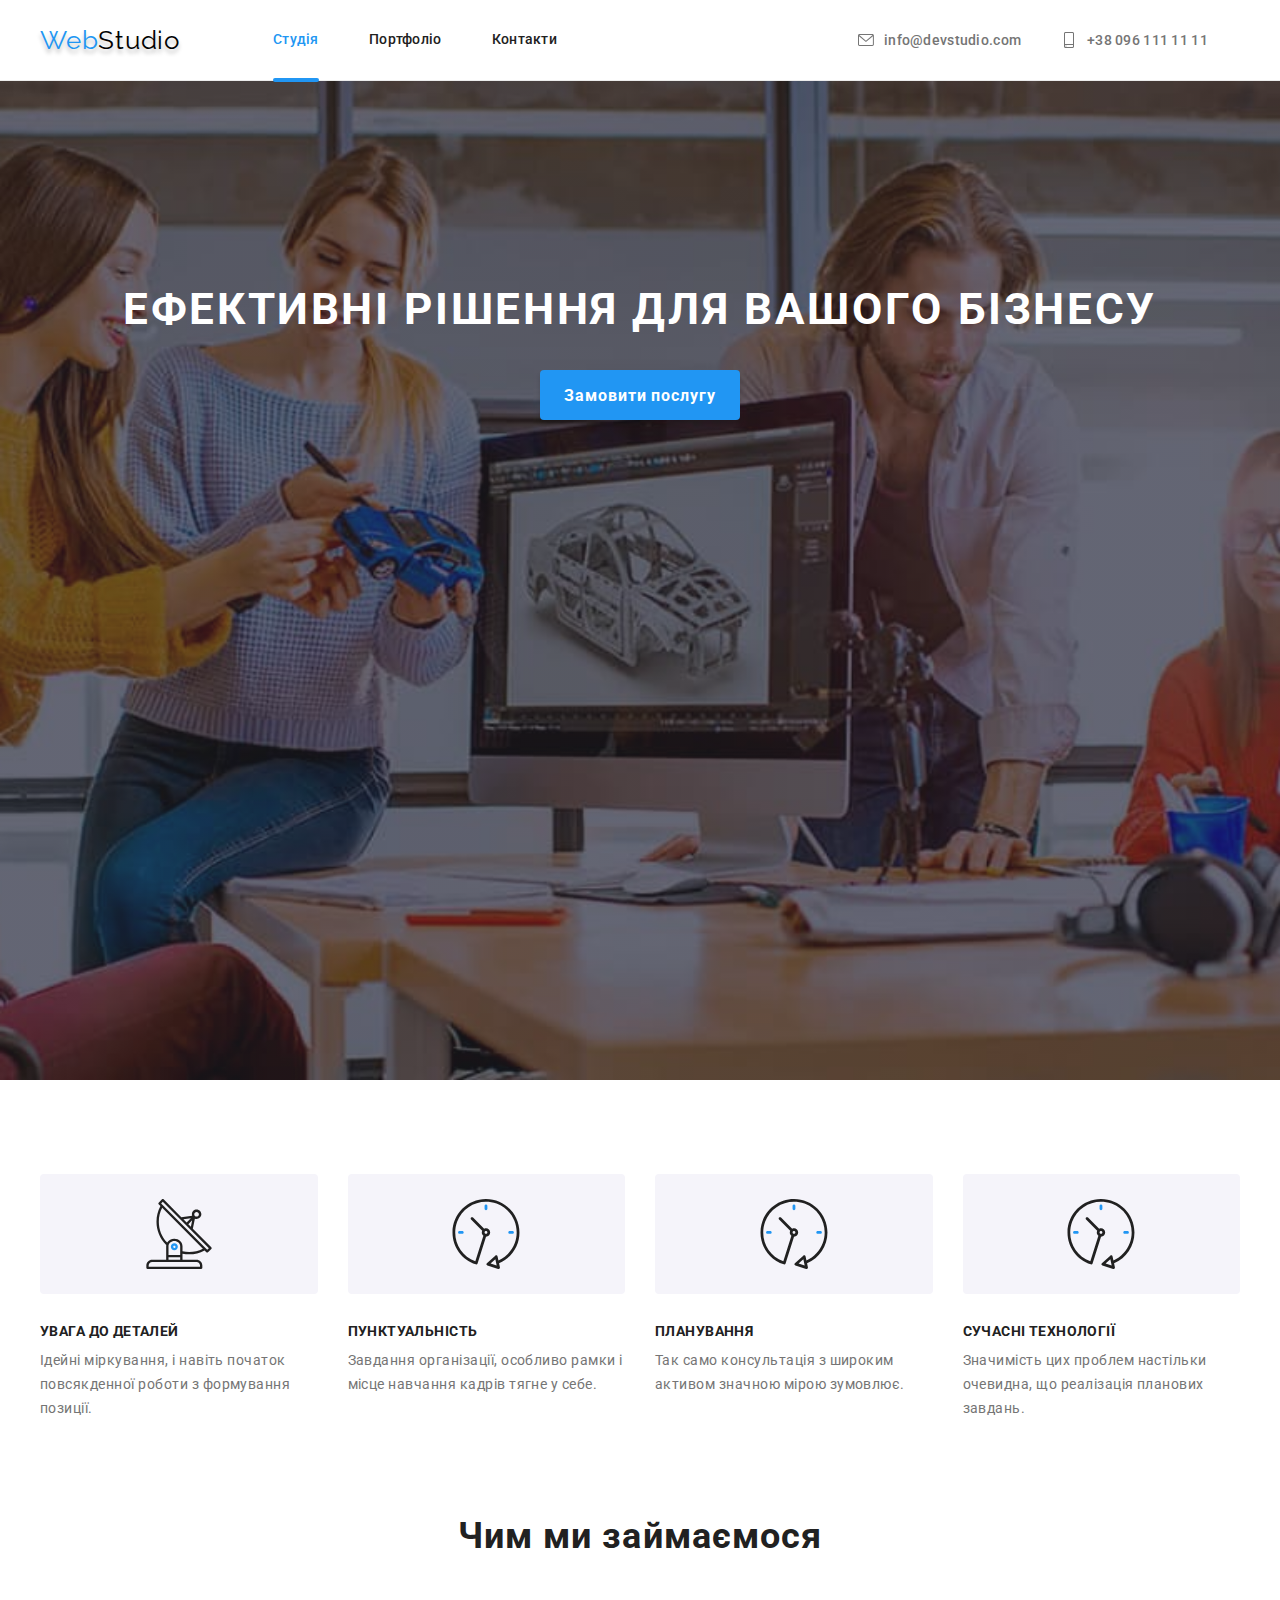
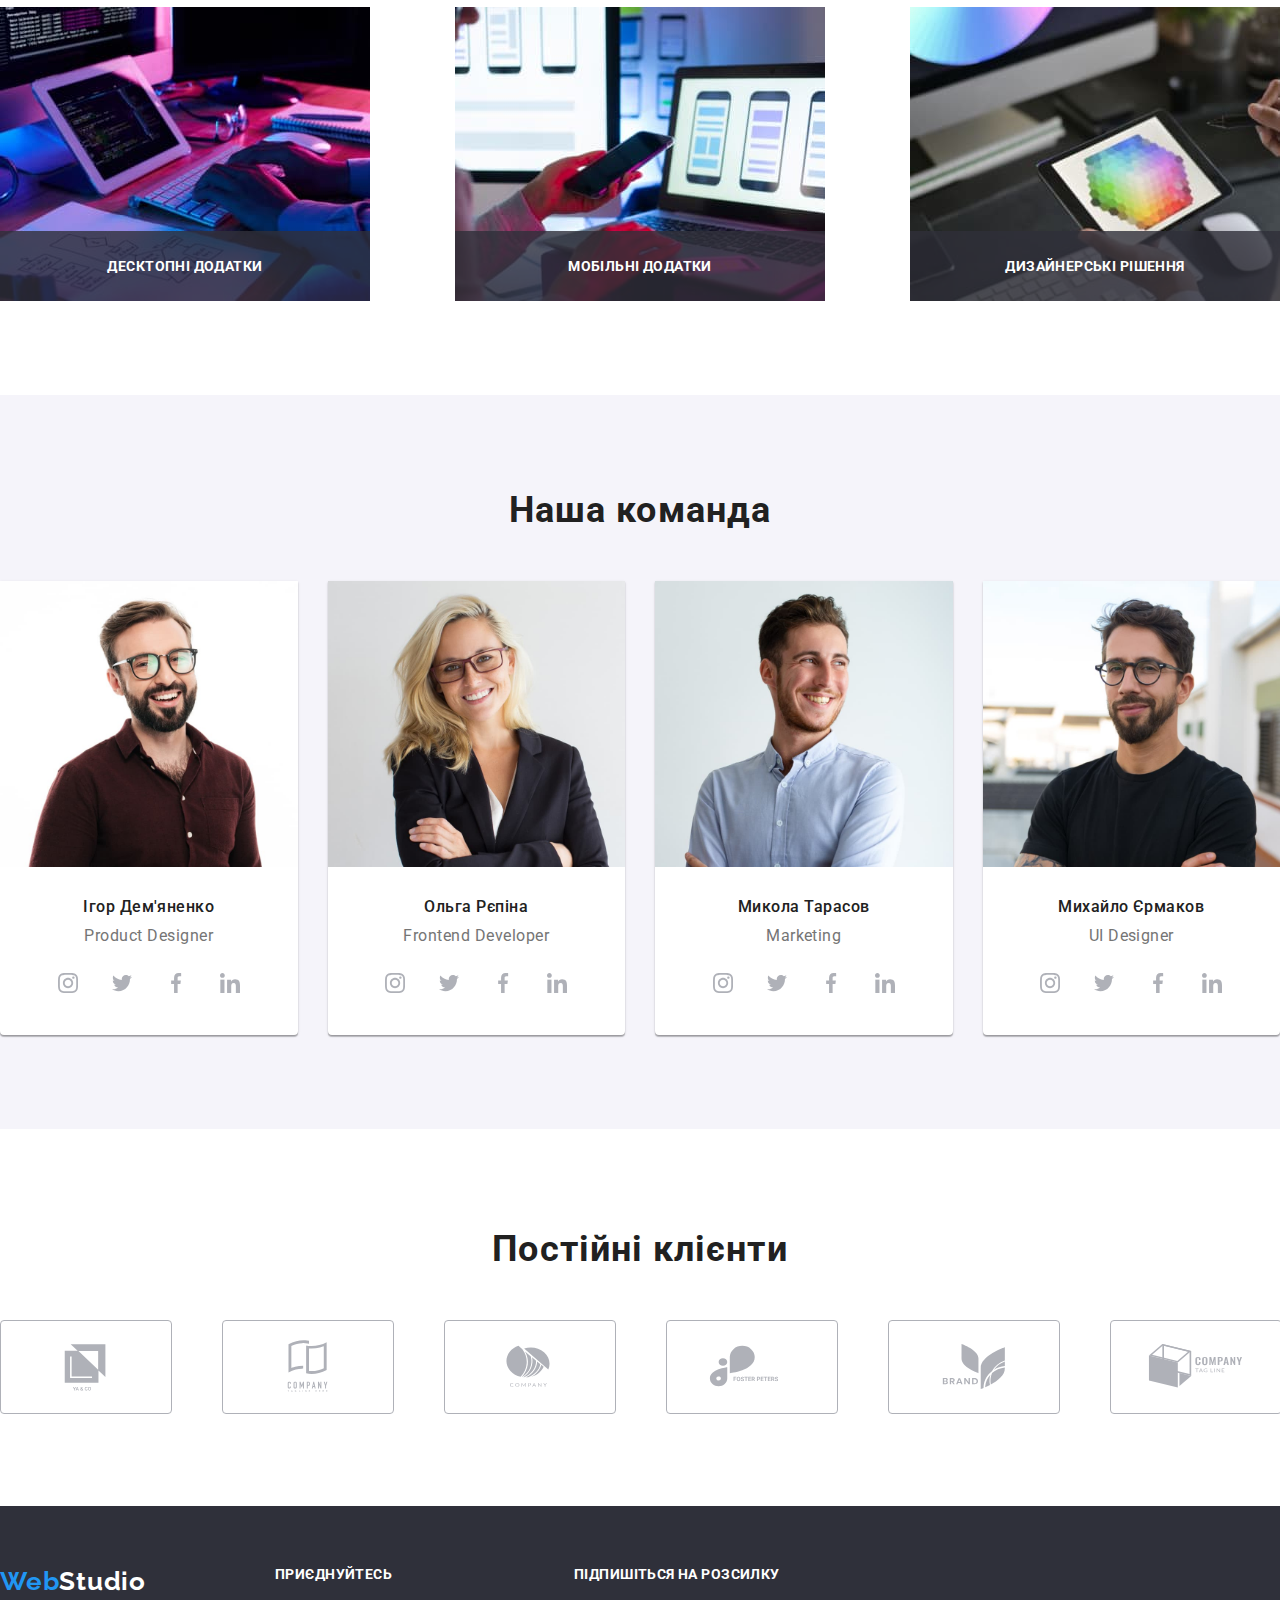
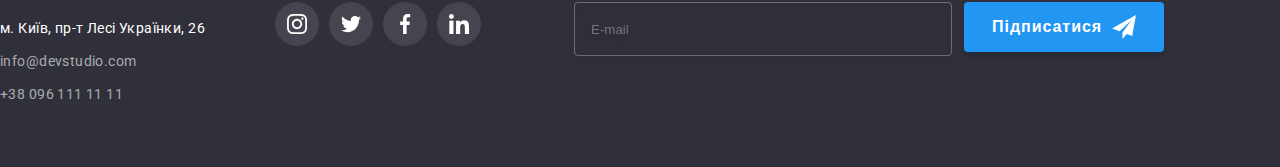
==== commit 2f3cae85: "features" ====
--- a/index.html
+++ b/index.html
@@ -215,17 +215,16 @@
         </div>
       </section>
       <!--features-->
-      <section class="features features__container">
-        <div class="container">
-          <ul class="features__list">
-            <li>
-              <div class="features__item features__item-position">
-                <a class="features__link features__link-position" href="#"
-                  ><svg class="features__icon" width="70" height="70">
+      <section class="features section">
+        <div class="features__container container">
+          <ul class="features__list contacts">
+            <li class="features__item">
+              <div class="features__item-container">
+                <svg class="features__icon" width="70" height="70">
                     <use
                       href="./images/symbol-defs.svg#icon-antenna1"
                     ></use></svg
-                ></a>
+                >
               </div>
               <h3 class="features__title features__title-position">
                 УВАГА ДО ДЕТАЛЕЙ
@@ -235,12 +234,11 @@
                 формування позиції.
               </p>
             </li>
-            <li>
-              <div class="features__item features__item-position">
-                <a class="features__link features__link-position" href="#"
-                  ><svg class="features__icon" width="70" height="70">
+            <li class="features__item">
+              <div class="features__item-container">
+                <svg class="features__icon" width="70" height="70">
                     <use href="./images/symbol-defs.svg#icon-clock"></use></svg
-                ></a>
+                >
               </div>
               <h3 class="features__title features__title-position">
                 ПУНКТУАЛЬНІСТЬ
@@ -250,12 +248,11 @@
                 тягне у себе.
               </p>
             </li>
-            <li>
-              <div class="features__item features__item-position">
-                <a class="features__link features__link-position" href="#"
-                  ><svg class="features__icon" width="70" height="70">
-                    <use href="./images/symbol-defs.svg#icon-pc"></use></svg
-                ></a>
+            <li class="features__item">
+              <div class="features__item-container">
+                <svg class="features__icon" width="70" height="70">
+                    <use href="./images/symbol-defs.svg#icon-clock"></use></svg
+                >
               </div>
               <h3 class="features__title features__title-position">
                 ПЛАНУВАННЯ
@@ -264,14 +261,11 @@
                 Так само консультація з широким активом значною мірою зумовлює.
               </p>
             </li>
-            <li>
-              <div class="features__item features__item-position">
-                <a class="features__link features__link-position" href="#"
-                  ><svg class="features__icon" width="70" height="70">
-                    <use
-                      href="./images/symbol-defs.svg#icon-astronaut1"
-                    ></use></svg
-                ></a>
+            <li class="features__item">
+              <div class="features__item-container">
+                <svg class="features__icon" width="70" height="70">
+                    <use href="./images/symbol-defs.svg#icon-clock"></use></svg
+                >
               </div>
               <h3 class="features__title features__title-position">
                 СУЧАСНІ ТЕХНОЛОГІЇ
--- a/css/main.min.css
+++ b/css/main.min.css
@@ -1 +1 @@
-:root{--color-textarea: rgba(117, 117, 117, 0.5);--backdrop-bg: rgba(0, 0, 0, 0.2);--color-overley-bg: rgba(33, 150, 243, 0.9);--transition-hover-focus: 250ms cubic-bezier(0.4, 0, 0.2, 1);--color-bg-icon: rgba(255, 255, 255, 0.1);--icon-corlor: #afb1b8;--font-ral: "Raleway", sans-serif;--color-logo: #000000;--color-title: #212121;--color-text: #757575;--color-hover-focus: #2196f3;--color-background: #2f303a;--color-section-title: #ffffff;--color-section-btn: #d9d9d9;--team-background: #f5f4fa;--color-footer-logo: #ffffff;--color-footer-mail: rgba(255, 255, 255, 0.6);--portfolio-background: #f5f5f5}body{margin:0;background-color:var(--color-section-title);color:var(--color-text);font-family:"roboto";letter-spacing:.03em}@media screen and (max-width: 767px){main{padding-top:60px}}@media screen and (min-width: 768px){main{padding-top:80px}}img{display:block;width:100%;height:auto}textarea{resize:none}h1,h2,h3,h4,h5,h6,p{margin:0}ul{list-style:none;margin:0;padding:0}body{font-family:"Roboto",sans-serif;color:#212121}img{display:block}.hide{border:0;clip:rect(1px, 1px, 1px, 1px);-webkit-clip-path:inset(50%);clip-path:inset(50%);height:1px;margin:-1px;overflow:hidden;padding:0;position:absolute;width:1px;word-wrap:normal !important}.solutions__container,.header__container{padding-left:15px;padding-right:15px;margin:0 auto}@media screen and (max-width: 767px){.solutions__container,.header__container{max-width:450px}}@media screen and (min-width: 768px){.solutions__container,.header__container{width:738px}}@media screen and (min-width: 1200px){.solutions__container,.header__container{width:1200px}}.solutions{padding-top:94px;padding-bottom:94px}@media screen and (max-width: 1199px){.solutions{padding-top:60px;padding-bottom:60px}}.list-links,.contacts__container,.menu__container{padding:0;margin:0;list-style:none}.list-links__link,.contacts__conect,.menu__contacts,.menu__portfolio,.menu__studio{text-decoration:none}.email-list{margin-left:93px}.email-list-group{display:flex}.email-list-input{width:358px;height:50px;margin-right:12px;padding-left:16px;align-items:center;color:rgba(255,255,255,.6);background-color:rgba(0,0,0,0);border:1px solid rgba(255,255,255,.3);filter:drop-shadow(0px 4px 4px rgba(0, 0, 0, 0.15));border-radius:4px}.email-list-input:hover,.email-list-input:focus{outline:0;outline-offset:0}.email-list-button{width:200px;height:50px;display:flex;align-items:center;text-align:center;padding-left:28px;padding-right:28px;font-weight:700;font-size:16px;line-height:30px;letter-spacing:.06em;color:var(--color-footer-logo);background:var(--color-hover-focus);box-shadow:0px 4px 4px rgba(0,0,0,.15);border-radius:4px;border:0;cursor:pointer}.email-list-button:hover,.email-list-button:focus{background:var(--color-hover-focus)}.email-list-icon{margin-left:10px;width:24px;height:24px;fill:var(--color-footer-logo)}.join{margin-left:70px}.join-title{text-align:left;margin-bottom:20px;font-family:"Roboto";font-style:normal;font-weight:700;font-size:14px;line-height:1.1428;letter-spacing:.03em;text-transform:uppercase;color:var(--color-footer-logo);display:block;justify-content:center;align-items:center}.join-soc-list{display:flex;gap:10px}.join-soc-item{width:44px;height:44px}.join-soc-link{transition:background-color var(--transition-hover-focus);width:100%;height:100%;background-color:var(--color-bg-icon);border-radius:50%;display:flex;align-items:center;justify-content:center}.join-soc-link:hover,.join-soc-link:focus{background-color:var(--color-hover-focus)}.join-soc-link{fill:var(--color-footer-logo)}.header{border-bottom:1px solid #ececec;background:var(--color-section-title);position:fixed;top:0;left:0;z-index:10;width:100%}@media screen and (max-width: 767px){.header{min-height:60px}}@media screen and (min-width: 768px){.header{min-height:80px}}@media screen and (min-width: 1200px){.header__container{display:flex;align-items:center}}.header__nav{display:flex;align-items:center}@media screen and (max-width: 767px){.header__nav{min-height:60px}}@media screen and (min-width: 768px){.header__nav{min-height:80px}}@media screen and (max-width: 1199px){.header__nav{justify-content:space-between;flex-direction:row}}.logo{font-family:var(--font-ral);font-size:26px;line-height:1.1923;letter-spacing:.03em;color:var(--color-logo);text-shadow:0px 4px 4px rgba(0,0,0,.25);text-decoration:none}.header__logo{margin-right:93px}.header__web{color:var(--color-hover-focus)}.menu-btn{display:block;margin:0;padding:0;border:none;background-color:rgba(0,0,0,0);z-index:1}.menu-btn .icon-cross{display:none}.menu-btn.is-open .icon-cross{display:block}.menu-btn.is-open .icon-menu{display:none}@media screen and (min-width: 767px){.menu-btn{display:none}}.menu-mobile__icon{fill:currentColor;cursor:pointer;transition:color var(--transition-hover-focus)}.menu-mobile__icon:focus,.menu-mobile__icon:hover{fill:var(--color-hover-focus)}.menu-mobile__container{display:flex;align-items:center;justify-content:center}@media screen and (max-width: 767px){.menu-mobile__container{display:none}.menu-mobile__container.is-open{display:block;position:absolute;top:0;left:50%;translate:-50%;overflow:scroll;max-width:480px;width:100vw;height:100vh;padding-top:48px;padding-left:40px;padding-right:40px;background:var(--color-section-title)}}@media screen and (max-width: 767px){.menu__container{margin-bottom:366px}}@media screen and (min-width: 768px){.menu__container{display:flex;justify-content:space-between;width:282px;margin-right:46px}}@media screen and (min-width: 1200px){.menu__container{width:284px;margin-right:301px}}@media screen and (max-width: 767px){.menu__list{margin-bottom:32px}.menu__list:nth-child(3){margin-bottom:0}}.menu__studio{font-weight:500;letter-spacing:.02em;color:var(--color-title);transition:color var(--transition-hover-focus)}.menu__studio:hover,.menu__studio:focus{color:var(--color-hover-focus)}@media screen and (max-width: 767px){.menu__studio{font-size:40px;line-height:.85}}@media screen and (min-width: 768px){.menu__studio{font-size:14px;line-height:1.14}}.menu__studio.current{align-items:center;color:var(--color-hover-focus)}@media screen and (min-width: 768px){.menu__studio.current::after{content:"";position:relative;top:30px;display:block;width:100%;height:4px;background-color:var(--color-hover-focus);border-radius:2px}}.menu__portfolio{font-weight:500;letter-spacing:.02em;color:var(--color-title);transition:color var(--transition-hover-focus)}.menu__portfolio:hover,.menu__portfolio:focus{color:var(--color-hover-focus)}@media screen and (max-width: 767px){.menu__portfolio{font-size:40px;line-height:.85}}@media screen and (min-width: 768px){.menu__portfolio{font-size:14px;line-height:1.14}}.menu__portfolio.current{align-items:center;color:var(--color-hover-focus)}@media screen and (min-width: 768px){.menu__portfolio.current::after{content:"";position:relative;top:30px;display:block;width:100%;height:4px;background-color:var(--color-hover-focus);border-radius:2px}}.menu__contacts{font-weight:500;letter-spacing:.02em;color:var(--color-title);transition:color var(--transition-hover-focus)}.menu__contacts:hover,.menu__contacts:focus{color:var(--color-hover-focus)}@media screen and (max-width: 767px){.menu__contacts{font-size:40px;line-height:.85}}@media screen and (min-width: 768px){.menu__contacts{font-size:14px;line-height:1.14}}.contacts__container{display:flex}@media screen and (max-width: 767px){.contacts__container{margin-bottom:64px;flex-direction:column-reverse}}@media screen and (min-width: 768px){.contacts__container{flex-direction:column}}@media screen and (min-width: 1200px){.contacts__container{flex-direction:row}}@media screen and (min-width: 1200px){.contacts__item{margin-right:40px}.contacts__item:last-child{margin-right:0}}@media screen and (max-width: 767px){.contacts__item:last-child{margin-bottom:32px}}.contacts__conect{color:var(--color-text);font-weight:500;letter-spacing:.02em}@media screen and (max-width: 767px){.contacts__conect{font-size:24px;line-height:.33}.contacts__conect.contacts__conect--position{font-size:34px;line-height:1.17;color:var(--color-hover-focus)}}@media screen and (min-width: 768px){.contacts__conect{display:flex;align-items:center;font-size:14px;line-height:1.16;transition:color var(--transition-hover-focus)}}@media screen and (min-width: 768px)and (max-width: 1199px){.contacts__conect{margin-bottom:10px}}@media screen and (min-width: 768px){.contacts__conect:hover,.contacts__conect:focus{color:var(--color-hover-focus)}}.contacts__icon{width:16px;height:16px;margin-right:10px;fill:currentColor;transition:color var(--transition-hover-focus)}.contacts__icon:focus,.contacts__icon:hover{fill:var(--color-hover-focus)}@media screen and (max-width: 767px){.contacts__icon{display:none}}@media screen and (max-width: 1199px){.contacts__icon{width:14px;height:14px}}.list-links{display:flex;flex-direction:row;align-items:center;height:22px}@media screen and (min-width: 767px){.list-links{display:none}}.list-links__item{padding-left:10px;padding-right:10px;border-right:1px solid rgba(33,33,33,.2)}.list-links__item:nth-child(1){padding-left:0}.list-links__item:nth-child(4){padding-right:0;border-right:none}.list-links__link{font-weight:500;font-size:18px;line-height:.81;letter-spacing:.02em;color:var(--color-hover-focus)}.solutions{background-color:var(--color-background);padding-top:118px;padding-bottom:118px;background-repeat:no-repeat;background-position:center;background-size:cover;text-align:center}@media screen and (max-width: 767px){.solutions{background-image:linear-gradient(rgba(47, 48, 58, 0.4), rgba(47, 48, 58, 0.4)),url(../images/img-bg480.jpg);height:400px;margin-left:auto;margin-right:auto}}@media screen and (min-width: 768px){.solutions{background-image:linear-gradient(rgba(47, 48, 58, 0.4), rgba(47, 48, 58, 0.4)),url(../images/img-bg768.jpg);height:400px;margin-left:auto;margin-right:auto}}@media screen and (min-width: 1200px){.solutions{background-image:linear-gradient(rgba(47, 48, 58, 0.4), rgba(47, 48, 58, 0.4)),url(../images/img-bg1600.jpg);height:600px;margin-left:auto;margin-right:auto;padding-top:200px;padding-bottom:200px}}@media screen and (max-width: 767px)and (min-device-pixel-ratio: 2),screen and (max-width: 767px)and (-webkit-min-device-pixel-ratio: 2),screen and (max-width: 767px)and (min-resolution: 192dpi),screen and (max-width: 767px)and (min-resolution: 2dppx){.hero{background-image:linear-gradient(rgba(47, 48, 58, 0.4), rgba(47, 48, 58, 0.4)),url(../images/img-bg480@2x.jpg)}}@media screen and (min-width: 768px)and (min-device-pixel-ratio: 2),screen and (min-width: 768px)and (-webkit-min-device-pixel-ratio: 2),screen and (min-width: 768px)and (min-resolution: 192dpi),screen and (min-width: 768px)and (min-resolution: 2dppx){.hero{background-image:linear-gradient(rgba(47, 48, 58, 0.4), rgba(47, 48, 58, 0.4)),url(../images/img-bg768@2x.jpg)}}@media screen and (min-width: 1200px)and (min-device-pixel-ratio: 2),screen and (min-width: 1200px)and (-webkit-min-device-pixel-ratio: 2),screen and (min-width: 1200px)and (min-resolution: 192dpi),screen and (min-width: 1200px)and (min-resolution: 2dppx){.hero{background-image:linear-gradient(rgba(47, 48, 58, 0.4), rgba(47, 48, 58, 0.4)),url(../images/img-bg1600@2x.jpg)}}.solutions__title{color:var(--color-section-title);text-align:center;letter-spacing:.06em;text-transform:uppercase;margin-bottom:30px;margin-top:0px}@media screen and (max-width: 1199px){.solutions__title{font-size:26px;line-height:1.61}}@media screen and (min-width: 1200px){.solutions__title{font-size:44px;line-height:1.36}}.solutions__btn{color:var(--color-section-title);background-color:var(--color-hover-focus);font-family:"Roboto";font-weight:700;font-size:16px;line-height:1.9;letter-spacing:.06em;cursor:pointer;border-radius:4px;border:1px solid rgba(0,0,0,0);box-shadow:0px 4px 4px rgba(0,0,0,.15);padding-top:10px;padding-bottom:10px;width:200px;height:50px;transition-property:background-color;transition-duration:250ms;transition-timing-function:cubic-bezier(0.4, 0, 0.2, 1)}.solutions__btn:hover{background-color:var(--color-hover-focus)}.features__container{padding-top:94px;padding-bottom:94px}.features__list{justify-content:space-between;gap:30px;display:flex}.features__item{width:270px;height:120px}.features__item-position{margin-bottom:30px}.features__link{width:100%;height:100%;background:var(--team-background);border-radius:4px}.features__link-position{display:flex;align-items:center;justify-content:center}.features__title{font-size:14px;line-height:1.428;text-transform:uppercase;color:var(--color-title);letter-spacing:.03em}.features__title-position{margin-bottom:10px}.features__text{font-size:14px;line-height:1.7142;color:var(--color-text);letter-spacing:.03em}.do-container{padding-bottom:94px}.do-title{margin-bottom:50px;text-align:center;font-size:36px;line-height:1.1666;letter-spacing:.03em;color:var(--color-title)}.items{justify-content:space-between;display:flex;list-style:none}.items>.items-box:not(:last-child){gap:30px}.items-box{max-width:100%}.do-top{position:relative}.do-top-title{display:flex;align-items:center;justify-content:center;bottom:0;left:0;position:absolute;background:rgba(47,48,58,.8);width:100%;height:70px;font-size:14px;line-height:1.1428;text-align:center;letter-spacing:.03em;text-transform:uppercase;color:var(--color-section-title)}.box-one{background:url(close-up-image-programer-working-his-desk-office_1098-18707.jpg);mix-blend-mode:normal}.box-two{background:url(web-ui-designers-are-developing-application-smartphones-team-creators-is-working-interface-mobile-phones_8119-2713.jpg)}.box-thre{background:url(creative-artist-web-design-with-working-colour-selection-graphic-tablet_35674-1119.jpg)}.team{padding-top:94px;padding-bottom:94px;background:var(--team-background)}.team-title{margin-bottom:50px;text-align:center;font-size:36px;line-height:1.1666;letter-spacing:.03em;color:var(--color-title)}.team-list{justify-content:space-between;gap:30px;display:flex;list-style:none}.team-worcker{background:var(--color-section-title);box-shadow:0px 1px 3px rgba(0,0,0,.12),0px 1px 1px rgba(0,0,0,.14),0px 2px 1px rgba(0,0,0,.2);border-radius:0px 0px 4px 4px;max-width:100%}.worcker{padding-top:30px;padding-bottom:30px}.worcker-title{margin-bottom:10px;text-align:center;font-size:16px;font-weight:500;line-height:1.1875;letter-spacing:.03em;color:var(--color-title)}.worcker-text{margin-bottom:16px;text-align:center;font-size:16px;line-height:1.1875;letter-spacing:.03em;color:var(--color-text)}.worcker-soc-list{display:flex;justify-content:center;gap:10px}.worcker-soc-item{width:44px;height:44px}.worcker-soc-link{transition:background-color var(--transition-hover-focus);width:100%;height:100%;background-color:var(--color-section-title);border-radius:50%;display:flex;align-items:center;justify-content:center}.worcker-soc-link:hover,.worcker-soc-link:focus{background-color:var(--color-hover-focus)}.worcker-soc-icon{transition:fill var(--transition-hover-focus);fill:var(--icon-corlor)}.worcker-soc-link:hover .worcker-soc-icon,.worcker-soc-link:focus .worcker-soc-icon{fill:var(--color-footer-logo)}.igor{background:url(4853.jpg);border-radius:0px}.olga{background:url(5844.jpg);border-radius:0px}.mukola{background:url(16166.jpg);border-radius:0px}.muhailo{background:url(2968.jpg);border-radius:0px}.customers{padding-top:99px;padding-bottom:94px}.customers-title{margin-bottom:50px;text-align:center;font-size:36px;line-height:1.1666;letter-spacing:.03em;color:var(--color-title)}.customers-list{justify-content:space-between;gap:30px;display:flex;list-style:none}.customers-item{width:170px;height:92px}.customers-link{transition:border var(--transition-hover-focus);width:100%;height:100%;background-color:var(--color-footer-logo);display:flex;align-items:center;justify-content:center;border:1px solid #afb1b8;border-radius:4px;cursor:pointer}.customers-link:hover,.customers-link:focus{border:1px solid var(--color-hover-focus)}.customers-icon{transition:fill var(--transition-hover-focus);fill:var(--icon-corlor)}.customers-link:hover .customers-icon,.customers-link:focus .customers-icon{fill:var(--color-hover-focus)}.footer{padding-top:60px;padding-bottom:60px;background:var(--color-background)}.footer-container{display:flex}.section-addres-title{position:absolute;width:1px;height:1px;margin:-1px;border:0;padding:0;white-space:nowrap;-webkit-clip-path:inset(100%);clip-path:inset(100%);clip:rect(0 0 0 0);overflow:hidden}.footer-logo{padding-bottom:20px;display:flex;font-family:var(--font-ral);font-style:normal;font-weight:700;font-size:26px;line-height:1.1923;letter-spacing:.03em;color:var(--color-footer-logo);text-decoration:none}.footer-logo-web{color:var(--color-hover-focus)}.address-list{list-style:none}.address-list>.address-list-item:not(:last-child){margin-bottom:9px}.address-list-item{font-size:14px;font-weight:400;line-height:1.7142;letter-spacing:.03em;font-style:normal}.address-address{transition:color var(--transition-hover-focus);color:var(--color-section-title);text-decoration:none}.address-address:hover,.address-address:focus{color:var(--color-hover-focus)}.address-mail{transition:color var(--transition-hover-focus);color:var(--color-footer-mail);text-decoration:none}.address-mail:hover,.address-mail:focus{color:var(--color-hover-focus)}.address-tel{transition:color var(--transition-hover-focus);color:var(--color-footer-mail);text-decoration:none}.address-tel:hover,.address-tel:focus{color:var(--color-hover-focus)}.portfolio{padding-top:94px;padding-bottom:94px}.portfolio-title{position:absolute;width:1px;height:1px;margin:-1px;border:0;padding:0;white-space:nowrap;-webkit-clip-path:inset(100%);clip-path:inset(100%);clip:rect(0 0 0 0);overflow:hidden}.portfolio-list{margin-bottom:50px;justify-content:center;display:flex;list-style:none}.portfolio-list>.portfolio-list-item:not(:last-child){margin-right:8px}.portfolio-list-item{background:var(--team-background);border-radius:4px}.portfolio-list-item:hover,.portfolio-list-item:focus{box-shadow:0px 3px 1px rgba(0,0,0,.1),0px 1px 2px rgba(0,0,0,.08),0px 2px 2px rgba(0,0,0,.12)}.btn-filters{border-radius:4px;transition:background var(--transition-hover-focus),color var(--transition-hover-focus);padding:6px 22px;font-family:"Roboto",sans-serif;font-weight:500;font-style:normal;font-size:16px;line-height:1.625;text-align:center;letter-spacing:.03em;border:none;color:var(--color-title)}.btn-filters:hover,.btn-filters:focus{background:var(--color-hover-focus);color:var(--portfolio-background)}.project{display:flex;gap:30px;flex-wrap:wrap;list-style:none}.project-items{transition:box-shadow var(--transition-hover-focus);background:var(--color-section-title);flex-basis:calc((100% - 600px)/3)}.project-items:hover{box-shadow:0px 1px 1px rgba(0,0,0,.12),0px 4px 4px rgba(0,0,0,.06),1px 4px 6px rgba(0,0,0,.16)}.project-top{overflow:hidden;position:relative}.project-top-text{overflow:auto;transition:transform var(--transition-hover-focus);transform:translateY(100%);height:100%;padding:63px 24px;background-color:var(--color-overley-bg);top:0;position:absolute;font-size:18px;line-height:1.5555;letter-spacing:.03em;color:var(--color-section-title)}.project-items:hover .project-top-text{transform:translateY(0)}.project-name{border:1px solid #eee;padding-top:20px;padding-right:24px;padding-bottom:20px;padding-left:24px}.prodject-item{max-width:100%}.project-title{font-size:18px;line-height:2;letter-spacing:.06em;color:var(--color-title)}.project-text{font-size:16px;line-height:1.875;letter-spacing:.03em;color:var(--color-text)}.backdrop{position:fixed;top:0;left:0;z-index:1;width:100%;height:100%;background-color:var(--backdrop-bg);overflow-y:scroll;opacity:1;transition:opacity var(--transition-hover-focus),visibility var(--transition-hover-focus)}.backdrop.is-hidden{opacity:0;pointer-events:none}@media screen and (max-width: 767px){.backdrop{padding-top:93px;padding-bottom:94px;padding-left:15px;padding-right:15px}}@media screen and (max-width: 1199px){.backdrop{padding-top:208px;padding-bottom:207px;padding-left:159px;padding-right:159px}}@media screen and (min-width: 1200px){.backdrop{padding-top:221px;padding-bottom:222px;padding-left:536px;padding-right:536px}}.modal{position:absolute;top:50%;left:50%;translate:-50% -50%;background:var(--color-section-title);box-shadow:0px 1px 3px rgba(0,0,0,.12),0px 1px 1px rgba(0,0,0,.14),0px 2px 1px rgba(0,0,0,.2);border-radius:4px;transform:scale(1);transition:transform var(--transition-hover-focus);align-items:center;justify-content:center}.backdrop.is-hidden .modal{transform:scale(0.9)}@media screen and (max-width: 479px){.modal{padding-left:8px;padding-right:8px}}@media screen and (max-width: 1199px){.modal{width:100%;max-width:450px;padding-top:8px}}@media screen and (min-width: 1200px){.modal{width:528px;height:581px}}.modal-button{display:flex;width:30px;height:30px;margin-right:8px;margin-left:auto;margin-bottom:auto;border-radius:50%;background:var(--color-footer-logo);border:1px solid rgba(0,0,0,.1);cursor:pointer;align-items:center;justify-content:center;transition:transform color var(--transition-hover-focus)}@media screen and (max-width: 479px){.modal-button{margin-right:0px}}.modal-button:focus,.modal-button:hover{color:var(--color-hover-focus)}@media screen and (min-width: 1200px){.modal-button{margin-top:8px}}.modal-button-icon{fill:currentColor}.modal-title{margin-top:2px;margin-bottom:12px;font-weight:700;font-size:20px;line-height:1.15;letter-spacing:.03em;text-align:center;color:var(--color-title)}@media screen and (max-width: 1199px){.modal-title{padding-left:40px;padding-right:40px}}.modal-form{margin-left:auto;margin-right:auto}@media screen and (min-width: 480px){.modal-form{padding-left:40px;padding-right:40px}}@media screen and (max-width: 1199px){.modal-form{padding-bottom:40px}}@media screen and (min-width: 1200px){.modal-form{width:528px}}.modal-name{font-weight:400;font-size:12px;line-height:1.16;letter-spacing:.01em;color:var(--color-text);margin:0;padding:0;text-align:start}.input-data{display:flex;flex-direction:column;margin-bottom:10px;position:relative}.input-data:nth-child(4){margin-bottom:0px}.modal-input{margin:0;padding-top:12px;padding-bottom:12px;padding-left:42px;height:40px;color:var(--color-title);border:1px solid rgba(33,33,33,.2);border-radius:4px;cursor:pointer;outline:none;transition:border-color var(--transition-hover-focus)}.input-data-hover:focus-within .modal-input{border-color:var(--color-hover-focus)}@media screen and (max-width: 479px){.modal-input{width:100%}}@media screen and (min-width: 480px){.modal-input{width:370px}}@media screen and (min-width: 1200px){.modal-input{width:448px}}.modal-icon{position:absolute;top:50%;left:14px;width:18px;height:18px;transition:fill var(--transition-hover-focus)}.input-data-hover:focus-within .modal-icon{fill:var(--color-hover-focus)}.modal-textarea{margin:0;padding:12px 16px;height:120px;border:1px solid rgba(33,33,33,.2);border-radius:4px;cursor:pointer;outline:none;color:var(--color-title);transition:border-color var(--transition-hover-focus)}.modal-textarea:focus-visible{border-color:var(--color-hover-focus)}.policy{margin-top:10px}.check-text{color:var(--color-text);display:flex;align-items:center;position:relative;justify-content:center;margin-bottom:0px;cursor:pointer}@media screen and (max-width: 1199px){.check-text{margin-top:20px;font-size:12px;line-height:1.16}}@media screen and (min-width: 1200px){.check-text{margin-top:28px;font-size:14px;line-height:1.71}}.check-text span{width:16px;height:15px;border-radius:2px;border:2px solid var(--color-title);margin-right:7px;display:flex;align-items:center;justify-content:center;fill:rgba(0,0,0,0)}.modal-policy:checked+.check-text span{background-color:var(--color-hover-focus);fill:var(--color-footer-logo);border-color:rgba(0,0,0,0)}.check-text span{transition:fill var(--transition-hover-focus)}.policy-contract{letter-spacing:.03em;-webkit-text-decoration-line:underline;text-decoration-line:underline;color:var(--color-hover-focus);margin-left:7px}.modal-button-send{width:200px;height:50px;margin-top:30px;background:var(--color-hover-focus);box-shadow:0px 4px 4px rgba(0,0,0,.15);border-radius:4px;border:none;font-weight:700;font-size:16px;line-height:1.87;letter-spacing:.06em;color:var(--color-footer-logo);cursor:pointer;transition:background var(--transition-hover-focus)}.modal-button-send:focus,.modal-button-send:hover{background:var(--color-hover-focus)}/*# sourceMappingURL=main.min.css.map */+:root{--color-textarea: rgba(117, 117, 117, 0.5);--backdrop-bg: rgba(0, 0, 0, 0.2);--color-overley-bg: rgba(33, 150, 243, 0.9);--transition-hover-focus: 250ms cubic-bezier(0.4, 0, 0.2, 1);--color-bg-icon: rgba(255, 255, 255, 0.1);--icon-corlor: #afb1b8;--font-ral: "Raleway", sans-serif;--color-logo: #000000;--color-title: #212121;--color-text: #757575;--color-hover-focus: #2196f3;--color-background: #2f303a;--color-section-title: #ffffff;--color-section-btn: #d9d9d9;--team-background: #f5f4fa;--color-footer-logo: #ffffff;--color-footer-mail: rgba(255, 255, 255, 0.6);--portfolio-background: #f5f5f5}body{margin:0;background-color:var(--color-section-title);color:var(--color-text);font-family:"roboto";letter-spacing:.03em}@media screen and (max-width: 767px){main{padding-top:60px}}@media screen and (min-width: 768px){main{padding-top:80px}}img{display:block;width:100%;height:auto}textarea{resize:none}h1,h2,h3,h4,h5,h6,p{margin:0}ul{list-style:none;margin:0;padding:0}body{font-family:"Roboto",sans-serif;color:#212121}img{display:block}.hide{border:0;clip:rect(1px, 1px, 1px, 1px);-webkit-clip-path:inset(50%);clip-path:inset(50%);height:1px;margin:-1px;overflow:hidden;padding:0;position:absolute;width:1px;word-wrap:normal !important}.features__container,.solutions__container,.header__container{padding-left:15px;padding-right:15px;margin:0 auto}@media screen and (max-width: 767px){.features__container,.solutions__container,.header__container{max-width:450px}}@media screen and (min-width: 768px){.features__container,.solutions__container,.header__container{width:738px}}@media screen and (min-width: 1200px){.features__container,.solutions__container,.header__container{width:1200px}}.features,.solutions{padding-top:94px;padding-bottom:94px}@media screen and (max-width: 1199px){.features,.solutions{padding-top:60px;padding-bottom:60px}}.features__list,.list-links,.contacts__container,.menu__container{padding:0;margin:0;list-style:none}.list-links__link,.contacts__conect,.menu__contacts,.menu__portfolio,.menu__studio{text-decoration:none}.email-list{margin-left:93px}.email-list-group{display:flex}.email-list-input{width:358px;height:50px;margin-right:12px;padding-left:16px;align-items:center;color:rgba(255,255,255,.6);background-color:rgba(0,0,0,0);border:1px solid rgba(255,255,255,.3);filter:drop-shadow(0px 4px 4px rgba(0, 0, 0, 0.15));border-radius:4px}.email-list-input:hover,.email-list-input:focus{outline:0;outline-offset:0}.email-list-button{width:200px;height:50px;display:flex;align-items:center;text-align:center;padding-left:28px;padding-right:28px;font-weight:700;font-size:16px;line-height:30px;letter-spacing:.06em;color:var(--color-footer-logo);background:var(--color-hover-focus);box-shadow:0px 4px 4px rgba(0,0,0,.15);border-radius:4px;border:0;cursor:pointer}.email-list-button:hover,.email-list-button:focus{background:var(--color-hover-focus)}.email-list-icon{margin-left:10px;width:24px;height:24px;fill:var(--color-footer-logo)}.join{margin-left:70px}.join-title{text-align:left;margin-bottom:20px;font-family:"Roboto";font-style:normal;font-weight:700;font-size:14px;line-height:1.1428;letter-spacing:.03em;text-transform:uppercase;color:var(--color-footer-logo);display:block;justify-content:center;align-items:center}.join-soc-list{display:flex;gap:10px}.join-soc-item{width:44px;height:44px}.join-soc-link{transition:background-color var(--transition-hover-focus);width:100%;height:100%;background-color:var(--color-bg-icon);border-radius:50%;display:flex;align-items:center;justify-content:center}.join-soc-link:hover,.join-soc-link:focus{background-color:var(--color-hover-focus)}.join-soc-link{fill:var(--color-footer-logo)}.header{border-bottom:1px solid #ececec;background:var(--color-section-title);position:fixed;top:0;left:0;z-index:10;width:100%}@media screen and (max-width: 767px){.header{min-height:60px}}@media screen and (min-width: 768px){.header{min-height:80px}}@media screen and (min-width: 1200px){.header__container{display:flex;align-items:center}}.header__nav{display:flex;align-items:center}@media screen and (max-width: 767px){.header__nav{min-height:60px}}@media screen and (min-width: 768px){.header__nav{min-height:80px}}@media screen and (max-width: 1199px){.header__nav{justify-content:space-between;flex-direction:row}}.logo{font-family:var(--font-ral);font-size:26px;line-height:1.1923;letter-spacing:.03em;color:var(--color-logo);text-shadow:0px 4px 4px rgba(0,0,0,.25);text-decoration:none}.header__logo{margin-right:93px}.header__web{color:var(--color-hover-focus)}.menu-btn{display:block;margin:0;padding:0;border:none;background-color:rgba(0,0,0,0);z-index:1}.menu-btn .icon-cross{display:none}.menu-btn.is-open .icon-cross{display:block}.menu-btn.is-open .icon-menu{display:none}@media screen and (min-width: 767px){.menu-btn{display:none}}.menu-mobile__icon{fill:currentColor;cursor:pointer;transition:color var(--transition-hover-focus)}.menu-mobile__icon:focus,.menu-mobile__icon:hover{fill:var(--color-hover-focus)}.menu-mobile__container{display:flex;align-items:center;justify-content:center}@media screen and (max-width: 767px){.menu-mobile__container{display:none}.menu-mobile__container.is-open{display:block;position:absolute;top:0;left:50%;translate:-50%;overflow:scroll;max-width:480px;width:100vw;height:100vh;padding-top:48px;padding-left:40px;padding-right:40px;background:var(--color-section-title)}}@media screen and (max-width: 767px){.menu__container{margin-bottom:366px}}@media screen and (min-width: 768px){.menu__container{display:flex;justify-content:space-between;width:282px;margin-right:46px}}@media screen and (min-width: 1200px){.menu__container{width:284px;margin-right:301px}}@media screen and (max-width: 767px){.menu__list{margin-bottom:32px}.menu__list:nth-child(3){margin-bottom:0}}.menu__studio{font-weight:500;letter-spacing:.02em;color:var(--color-title);transition:color var(--transition-hover-focus)}.menu__studio:hover,.menu__studio:focus{color:var(--color-hover-focus)}@media screen and (max-width: 767px){.menu__studio{font-size:40px;line-height:.85}}@media screen and (min-width: 768px){.menu__studio{font-size:14px;line-height:1.14}}.menu__studio.current{align-items:center;color:var(--color-hover-focus)}@media screen and (min-width: 768px){.menu__studio.current::after{content:"";position:relative;top:30px;display:block;width:100%;height:4px;background-color:var(--color-hover-focus);border-radius:2px}}.menu__portfolio{font-weight:500;letter-spacing:.02em;color:var(--color-title);transition:color var(--transition-hover-focus)}.menu__portfolio:hover,.menu__portfolio:focus{color:var(--color-hover-focus)}@media screen and (max-width: 767px){.menu__portfolio{font-size:40px;line-height:.85}}@media screen and (min-width: 768px){.menu__portfolio{font-size:14px;line-height:1.14}}.menu__portfolio.current{align-items:center;color:var(--color-hover-focus)}@media screen and (min-width: 768px){.menu__portfolio.current::after{content:"";position:relative;top:30px;display:block;width:100%;height:4px;background-color:var(--color-hover-focus);border-radius:2px}}.menu__contacts{font-weight:500;letter-spacing:.02em;color:var(--color-title);transition:color var(--transition-hover-focus)}.menu__contacts:hover,.menu__contacts:focus{color:var(--color-hover-focus)}@media screen and (max-width: 767px){.menu__contacts{font-size:40px;line-height:.85}}@media screen and (min-width: 768px){.menu__contacts{font-size:14px;line-height:1.14}}.contacts__container{display:flex}@media screen and (max-width: 767px){.contacts__container{margin-bottom:64px;flex-direction:column-reverse}}@media screen and (min-width: 768px){.contacts__container{flex-direction:column}}@media screen and (min-width: 1200px){.contacts__container{flex-direction:row}}@media screen and (min-width: 1200px){.contacts__item{margin-right:40px}.contacts__item:last-child{margin-right:0}}@media screen and (max-width: 767px){.contacts__item:last-child{margin-bottom:32px}}.contacts__conect{color:var(--color-text);font-weight:500;letter-spacing:.02em}@media screen and (max-width: 767px){.contacts__conect{font-size:24px;line-height:.33}.contacts__conect.contacts__conect--position{font-size:34px;line-height:1.17;color:var(--color-hover-focus)}}@media screen and (min-width: 768px){.contacts__conect{display:flex;align-items:center;font-size:14px;line-height:1.16;transition:color var(--transition-hover-focus)}}@media screen and (min-width: 768px)and (max-width: 1199px){.contacts__conect{margin-bottom:10px}}@media screen and (min-width: 768px){.contacts__conect:hover,.contacts__conect:focus{color:var(--color-hover-focus)}}.contacts__icon{width:16px;height:16px;margin-right:10px;fill:currentColor;transition:color var(--transition-hover-focus)}.contacts__icon:focus,.contacts__icon:hover{fill:var(--color-hover-focus)}@media screen and (max-width: 767px){.contacts__icon{display:none}}@media screen and (max-width: 1199px){.contacts__icon{width:14px;height:14px}}.list-links{display:flex;flex-direction:row;align-items:center;height:22px}@media screen and (min-width: 767px){.list-links{display:none}}.list-links__item{padding-left:10px;padding-right:10px;border-right:1px solid rgba(33,33,33,.2)}.list-links__item:nth-child(1){padding-left:0}.list-links__item:nth-child(4){padding-right:0;border-right:none}.list-links__link{font-weight:500;font-size:18px;line-height:.81;letter-spacing:.02em;color:var(--color-hover-focus)}.solutions{background-color:var(--color-background);padding-top:118px;padding-bottom:118px;background-repeat:no-repeat;background-position:center;background-size:cover;text-align:center}@media screen and (max-width: 767px){.solutions{background-image:linear-gradient(rgba(47, 48, 58, 0.4), rgba(47, 48, 58, 0.4)),url(../images/img-bg480.jpg);height:400px;margin-left:auto;margin-right:auto}}@media screen and (min-width: 768px){.solutions{background-image:linear-gradient(rgba(47, 48, 58, 0.4), rgba(47, 48, 58, 0.4)),url(../images/img-bg768.jpg);height:400px;margin-left:auto;margin-right:auto}}@media screen and (min-width: 1200px){.solutions{background-image:linear-gradient(rgba(47, 48, 58, 0.4), rgba(47, 48, 58, 0.4)),url(../images/img-bg1600.jpg);height:600px;margin-left:auto;margin-right:auto;padding-top:200px;padding-bottom:200px}}@media screen and (max-width: 767px)and (min-device-pixel-ratio: 2),screen and (max-width: 767px)and (-webkit-min-device-pixel-ratio: 2),screen and (max-width: 767px)and (min-resolution: 192dpi),screen and (max-width: 767px)and (min-resolution: 2dppx){.hero{background-image:linear-gradient(rgba(47, 48, 58, 0.4), rgba(47, 48, 58, 0.4)),url(../images/img-bg480@2x.jpg)}}@media screen and (min-width: 768px)and (min-device-pixel-ratio: 2),screen and (min-width: 768px)and (-webkit-min-device-pixel-ratio: 2),screen and (min-width: 768px)and (min-resolution: 192dpi),screen and (min-width: 768px)and (min-resolution: 2dppx){.hero{background-image:linear-gradient(rgba(47, 48, 58, 0.4), rgba(47, 48, 58, 0.4)),url(../images/img-bg768@2x.jpg)}}@media screen and (min-width: 1200px)and (min-device-pixel-ratio: 2),screen and (min-width: 1200px)and (-webkit-min-device-pixel-ratio: 2),screen and (min-width: 1200px)and (min-resolution: 192dpi),screen and (min-width: 1200px)and (min-resolution: 2dppx){.hero{background-image:linear-gradient(rgba(47, 48, 58, 0.4), rgba(47, 48, 58, 0.4)),url(../images/img-bg1600@2x.jpg)}}.solutions__title{color:var(--color-section-title);text-align:center;letter-spacing:.06em;text-transform:uppercase;margin-bottom:30px;margin-top:0px}@media screen and (max-width: 1199px){.solutions__title{font-size:26px;line-height:1.61}}@media screen and (min-width: 1200px){.solutions__title{font-size:44px;line-height:1.36}}.solutions__btn{color:var(--color-section-title);background-color:var(--color-hover-focus);font-family:"Roboto";font-weight:700;font-size:16px;line-height:1.9;letter-spacing:.06em;cursor:pointer;border-radius:4px;border:1px solid rgba(0,0,0,0);box-shadow:0px 4px 4px rgba(0,0,0,.15);padding-top:10px;padding-bottom:10px;width:200px;height:50px;transition-property:background-color;transition-duration:250ms;transition-timing-function:cubic-bezier(0.4, 0, 0.2, 1)}.solutions__btn:hover{background-color:var(--color-hover-focus)}@media screen and (min-width: 768px){.features__list{display:flex;flex-wrap:wrap}}.features__item{margin-right:30px;margin-bottom:30px}@media screen and (max-width: 767px){.features__item{margin-right:0px}.features__item:last-child{margin-bottom:0}}@media screen and (min-width: 768px){.features__item{flex-basis:calc((100% - 30px)/2)}}@media screen and (min-width: 768px)and (max-width: 1199px){.features__item:nth-child(even){margin-right:0}}@media screen and (min-width: 768px){.features__item:nth-last-child(-n+2){margin-bottom:0}}@media screen and (min-width: 1200px){.features__item{flex-basis:calc((100% - 90px)/4);margin-right:30px;margin-bottom:0}.features__item:last-child{margin-right:0}}.features__item-container{display:flex;align-items:center;justify-content:center;height:120px;margin-bottom:30px;background:var(--team-background);border-radius:4px}.features__title{letter-spacing:.03em;font-weight:700;font-size:14px;line-height:1.1;margin-top:0px;margin-bottom:10px}@media screen and (max-width: 767px){.features__title{text-align:center}}.features__text{color:var(--color-text);font-size:14px;line-height:1.7;margin-top:0px;margin-bottom:0px}.do-container{padding-bottom:94px}.do-title{margin-bottom:50px;text-align:center;font-size:36px;line-height:1.1666;letter-spacing:.03em;color:var(--color-title)}.items{justify-content:space-between;display:flex;list-style:none}.items>.items-box:not(:last-child){gap:30px}.items-box{max-width:100%}.do-top{position:relative}.do-top-title{display:flex;align-items:center;justify-content:center;bottom:0;left:0;position:absolute;background:rgba(47,48,58,.8);width:100%;height:70px;font-size:14px;line-height:1.1428;text-align:center;letter-spacing:.03em;text-transform:uppercase;color:var(--color-section-title)}.box-one{background:url(close-up-image-programer-working-his-desk-office_1098-18707.jpg);mix-blend-mode:normal}.box-two{background:url(web-ui-designers-are-developing-application-smartphones-team-creators-is-working-interface-mobile-phones_8119-2713.jpg)}.box-thre{background:url(creative-artist-web-design-with-working-colour-selection-graphic-tablet_35674-1119.jpg)}.team{padding-top:94px;padding-bottom:94px;background:var(--team-background)}.team-title{margin-bottom:50px;text-align:center;font-size:36px;line-height:1.1666;letter-spacing:.03em;color:var(--color-title)}.team-list{justify-content:space-between;gap:30px;display:flex;list-style:none}.team-worcker{background:var(--color-section-title);box-shadow:0px 1px 3px rgba(0,0,0,.12),0px 1px 1px rgba(0,0,0,.14),0px 2px 1px rgba(0,0,0,.2);border-radius:0px 0px 4px 4px;max-width:100%}.worcker{padding-top:30px;padding-bottom:30px}.worcker-title{margin-bottom:10px;text-align:center;font-size:16px;font-weight:500;line-height:1.1875;letter-spacing:.03em;color:var(--color-title)}.worcker-text{margin-bottom:16px;text-align:center;font-size:16px;line-height:1.1875;letter-spacing:.03em;color:var(--color-text)}.worcker-soc-list{display:flex;justify-content:center;gap:10px}.worcker-soc-item{width:44px;height:44px}.worcker-soc-link{transition:background-color var(--transition-hover-focus);width:100%;height:100%;background-color:var(--color-section-title);border-radius:50%;display:flex;align-items:center;justify-content:center}.worcker-soc-link:hover,.worcker-soc-link:focus{background-color:var(--color-hover-focus)}.worcker-soc-icon{transition:fill var(--transition-hover-focus);fill:var(--icon-corlor)}.worcker-soc-link:hover .worcker-soc-icon,.worcker-soc-link:focus .worcker-soc-icon{fill:var(--color-footer-logo)}.igor{background:url(4853.jpg);border-radius:0px}.olga{background:url(5844.jpg);border-radius:0px}.mukola{background:url(16166.jpg);border-radius:0px}.muhailo{background:url(2968.jpg);border-radius:0px}.customers{padding-top:99px;padding-bottom:94px}.customers-title{margin-bottom:50px;text-align:center;font-size:36px;line-height:1.1666;letter-spacing:.03em;color:var(--color-title)}.customers-list{justify-content:space-between;gap:30px;display:flex;list-style:none}.customers-item{width:170px;height:92px}.customers-link{transition:border var(--transition-hover-focus);width:100%;height:100%;background-color:var(--color-footer-logo);display:flex;align-items:center;justify-content:center;border:1px solid #afb1b8;border-radius:4px;cursor:pointer}.customers-link:hover,.customers-link:focus{border:1px solid var(--color-hover-focus)}.customers-icon{transition:fill var(--transition-hover-focus);fill:var(--icon-corlor)}.customers-link:hover .customers-icon,.customers-link:focus .customers-icon{fill:var(--color-hover-focus)}.footer{padding-top:60px;padding-bottom:60px;background:var(--color-background)}.footer-container{display:flex}.section-addres-title{position:absolute;width:1px;height:1px;margin:-1px;border:0;padding:0;white-space:nowrap;-webkit-clip-path:inset(100%);clip-path:inset(100%);clip:rect(0 0 0 0);overflow:hidden}.footer-logo{padding-bottom:20px;display:flex;font-family:var(--font-ral);font-style:normal;font-weight:700;font-size:26px;line-height:1.1923;letter-spacing:.03em;color:var(--color-footer-logo);text-decoration:none}.footer-logo-web{color:var(--color-hover-focus)}.address-list{list-style:none}.address-list>.address-list-item:not(:last-child){margin-bottom:9px}.address-list-item{font-size:14px;font-weight:400;line-height:1.7142;letter-spacing:.03em;font-style:normal}.address-address{transition:color var(--transition-hover-focus);color:var(--color-section-title);text-decoration:none}.address-address:hover,.address-address:focus{color:var(--color-hover-focus)}.address-mail{transition:color var(--transition-hover-focus);color:var(--color-footer-mail);text-decoration:none}.address-mail:hover,.address-mail:focus{color:var(--color-hover-focus)}.address-tel{transition:color var(--transition-hover-focus);color:var(--color-footer-mail);text-decoration:none}.address-tel:hover,.address-tel:focus{color:var(--color-hover-focus)}.portfolio{padding-top:94px;padding-bottom:94px}.portfolio-title{position:absolute;width:1px;height:1px;margin:-1px;border:0;padding:0;white-space:nowrap;-webkit-clip-path:inset(100%);clip-path:inset(100%);clip:rect(0 0 0 0);overflow:hidden}.portfolio-list{margin-bottom:50px;justify-content:center;display:flex;list-style:none}.portfolio-list>.portfolio-list-item:not(:last-child){margin-right:8px}.portfolio-list-item{background:var(--team-background);border-radius:4px}.portfolio-list-item:hover,.portfolio-list-item:focus{box-shadow:0px 3px 1px rgba(0,0,0,.1),0px 1px 2px rgba(0,0,0,.08),0px 2px 2px rgba(0,0,0,.12)}.btn-filters{border-radius:4px;transition:background var(--transition-hover-focus),color var(--transition-hover-focus);padding:6px 22px;font-family:"Roboto",sans-serif;font-weight:500;font-style:normal;font-size:16px;line-height:1.625;text-align:center;letter-spacing:.03em;border:none;color:var(--color-title)}.btn-filters:hover,.btn-filters:focus{background:var(--color-hover-focus);color:var(--portfolio-background)}.project{display:flex;gap:30px;flex-wrap:wrap;list-style:none}.project-items{transition:box-shadow var(--transition-hover-focus);background:var(--color-section-title);flex-basis:calc((100% - 600px)/3)}.project-items:hover{box-shadow:0px 1px 1px rgba(0,0,0,.12),0px 4px 4px rgba(0,0,0,.06),1px 4px 6px rgba(0,0,0,.16)}.project-top{overflow:hidden;position:relative}.project-top-text{overflow:auto;transition:transform var(--transition-hover-focus);transform:translateY(100%);height:100%;padding:63px 24px;background-color:var(--color-overley-bg);top:0;position:absolute;font-size:18px;line-height:1.5555;letter-spacing:.03em;color:var(--color-section-title)}.project-items:hover .project-top-text{transform:translateY(0)}.project-name{border:1px solid #eee;padding-top:20px;padding-right:24px;padding-bottom:20px;padding-left:24px}.prodject-item{max-width:100%}.project-title{font-size:18px;line-height:2;letter-spacing:.06em;color:var(--color-title)}.project-text{font-size:16px;line-height:1.875;letter-spacing:.03em;color:var(--color-text)}.backdrop{position:fixed;top:0;left:0;z-index:1;width:100%;height:100%;background-color:var(--backdrop-bg);overflow-y:scroll;opacity:1;transition:opacity var(--transition-hover-focus),visibility var(--transition-hover-focus)}.backdrop.is-hidden{opacity:0;pointer-events:none}@media screen and (max-width: 767px){.backdrop{padding-top:93px;padding-bottom:94px;padding-left:15px;padding-right:15px}}@media screen and (max-width: 1199px){.backdrop{padding-top:208px;padding-bottom:207px;padding-left:159px;padding-right:159px}}@media screen and (min-width: 1200px){.backdrop{padding-top:221px;padding-bottom:222px;padding-left:536px;padding-right:536px}}.modal{position:absolute;top:50%;left:50%;translate:-50% -50%;background:var(--color-section-title);box-shadow:0px 1px 3px rgba(0,0,0,.12),0px 1px 1px rgba(0,0,0,.14),0px 2px 1px rgba(0,0,0,.2);border-radius:4px;transform:scale(1);transition:transform var(--transition-hover-focus);align-items:center;justify-content:center}.backdrop.is-hidden .modal{transform:scale(0.9)}@media screen and (max-width: 479px){.modal{padding-left:8px;padding-right:8px}}@media screen and (max-width: 1199px){.modal{width:100%;max-width:450px;padding-top:8px}}@media screen and (min-width: 1200px){.modal{width:528px;height:581px}}.modal-button{display:flex;width:30px;height:30px;margin-right:8px;margin-left:auto;margin-bottom:auto;border-radius:50%;background:var(--color-footer-logo);border:1px solid rgba(0,0,0,.1);cursor:pointer;align-items:center;justify-content:center;transition:transform color var(--transition-hover-focus)}@media screen and (max-width: 479px){.modal-button{margin-right:0px}}.modal-button:focus,.modal-button:hover{color:var(--color-hover-focus)}@media screen and (min-width: 1200px){.modal-button{margin-top:8px}}.modal-button-icon{fill:currentColor}.modal-title{margin-top:2px;margin-bottom:12px;font-weight:700;font-size:20px;line-height:1.15;letter-spacing:.03em;text-align:center;color:var(--color-title)}@media screen and (max-width: 1199px){.modal-title{padding-left:40px;padding-right:40px}}.modal-form{margin-left:auto;margin-right:auto}@media screen and (min-width: 480px){.modal-form{padding-left:40px;padding-right:40px}}@media screen and (max-width: 1199px){.modal-form{padding-bottom:40px}}@media screen and (min-width: 1200px){.modal-form{width:528px}}.modal-name{font-weight:400;font-size:12px;line-height:1.16;letter-spacing:.01em;color:var(--color-text);margin:0;padding:0;text-align:start}.input-data{display:flex;flex-direction:column;margin-bottom:10px;position:relative}.input-data:nth-child(4){margin-bottom:0px}.modal-input{margin:0;padding-top:12px;padding-bottom:12px;padding-left:42px;height:40px;color:var(--color-title);border:1px solid rgba(33,33,33,.2);border-radius:4px;cursor:pointer;outline:none;transition:border-color var(--transition-hover-focus)}.input-data-hover:focus-within .modal-input{border-color:var(--color-hover-focus)}@media screen and (max-width: 479px){.modal-input{width:100%}}@media screen and (min-width: 480px){.modal-input{width:370px}}@media screen and (min-width: 1200px){.modal-input{width:448px}}.modal-icon{position:absolute;top:50%;left:14px;width:18px;height:18px;transition:fill var(--transition-hover-focus)}.input-data-hover:focus-within .modal-icon{fill:var(--color-hover-focus)}.modal-textarea{margin:0;padding:12px 16px;height:120px;border:1px solid rgba(33,33,33,.2);border-radius:4px;cursor:pointer;outline:none;color:var(--color-title);transition:border-color var(--transition-hover-focus)}.modal-textarea:focus-visible{border-color:var(--color-hover-focus)}.policy{margin-top:10px}.check-text{color:var(--color-text);display:flex;align-items:center;position:relative;justify-content:center;margin-bottom:0px;cursor:pointer}@media screen and (max-width: 1199px){.check-text{margin-top:20px;font-size:12px;line-height:1.16}}@media screen and (min-width: 1200px){.check-text{margin-top:28px;font-size:14px;line-height:1.71}}.check-text span{width:16px;height:15px;border-radius:2px;border:2px solid var(--color-title);margin-right:7px;display:flex;align-items:center;justify-content:center;fill:rgba(0,0,0,0)}.modal-policy:checked+.check-text span{background-color:var(--color-hover-focus);fill:var(--color-footer-logo);border-color:rgba(0,0,0,0)}.check-text span{transition:fill var(--transition-hover-focus)}.policy-contract{letter-spacing:.03em;-webkit-text-decoration-line:underline;text-decoration-line:underline;color:var(--color-hover-focus);margin-left:7px}.modal-button-send{width:200px;height:50px;margin-top:30px;background:var(--color-hover-focus);box-shadow:0px 4px 4px rgba(0,0,0,.15);border-radius:4px;border:none;font-weight:700;font-size:16px;line-height:1.87;letter-spacing:.06em;color:var(--color-footer-logo);cursor:pointer;transition:background var(--transition-hover-focus)}.modal-button-send:focus,.modal-button-send:hover{background:var(--color-hover-focus)}/*# sourceMappingURL=main.min.css.map */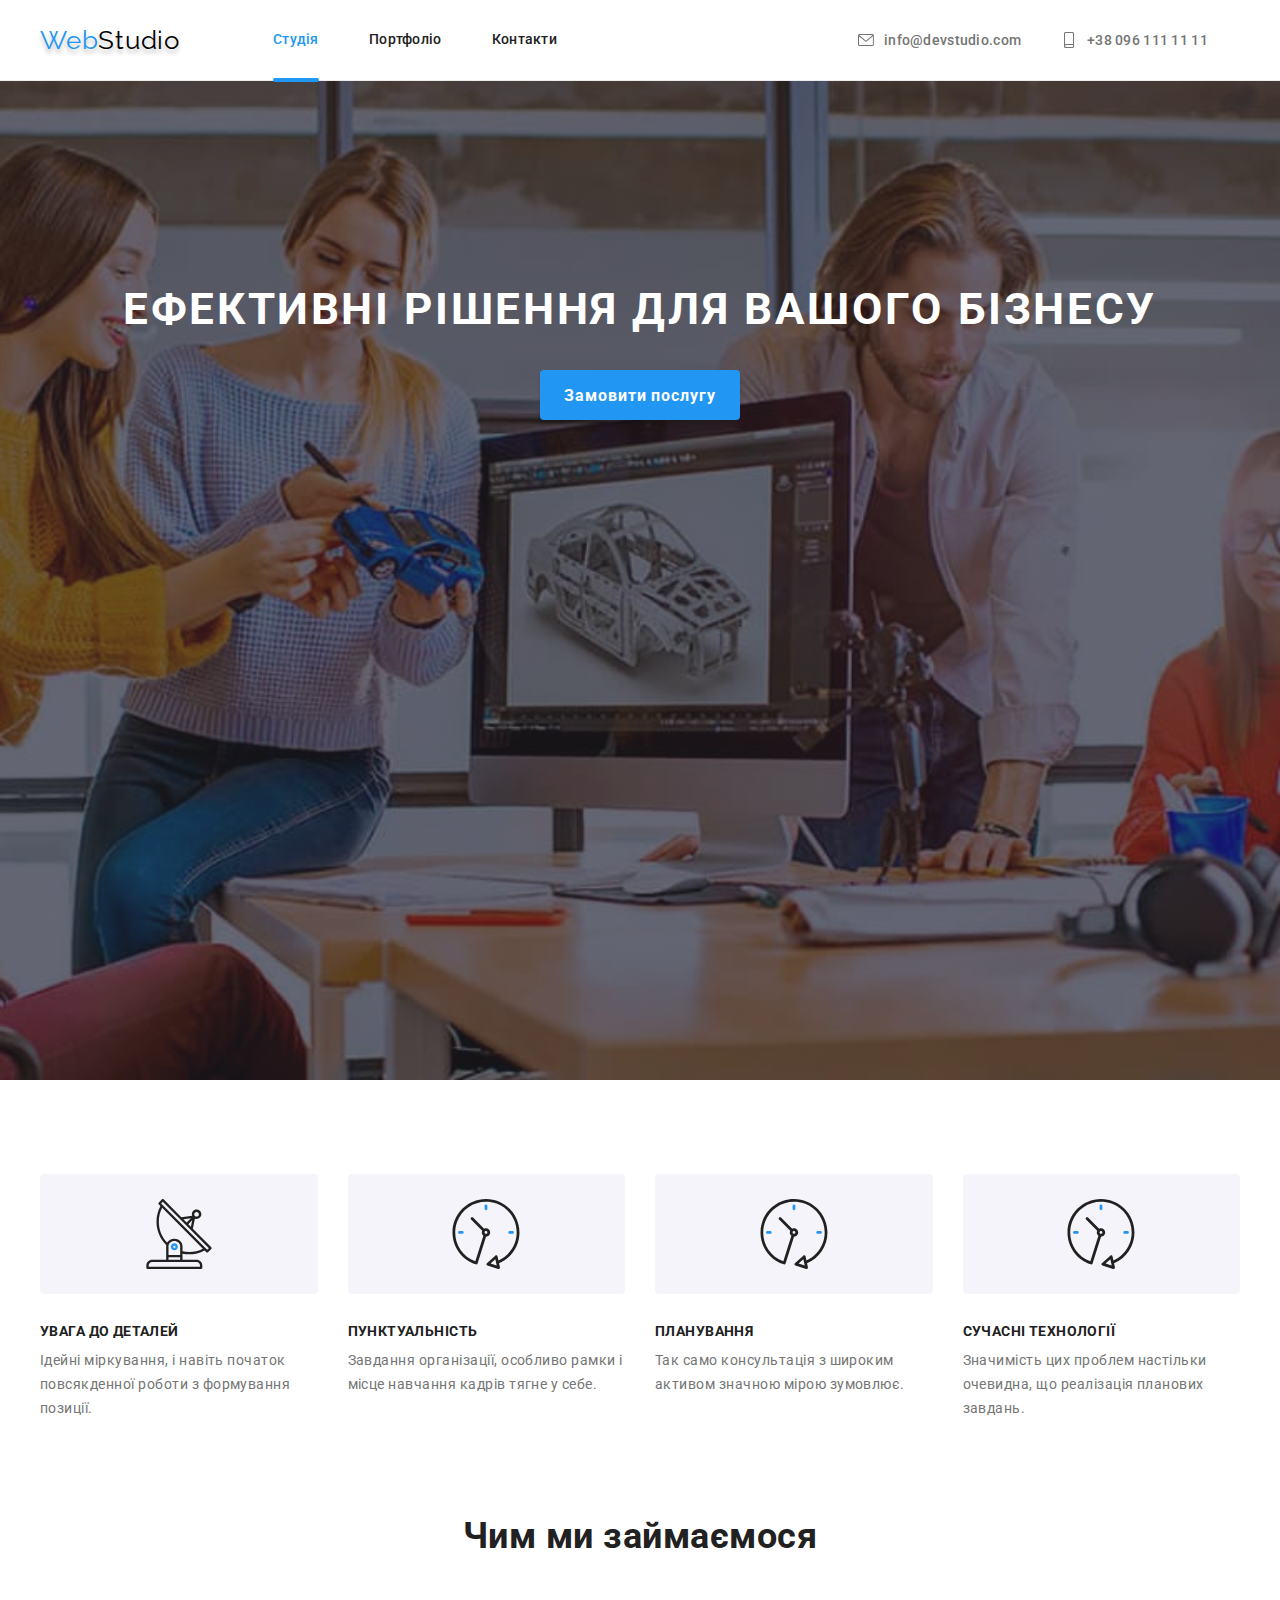
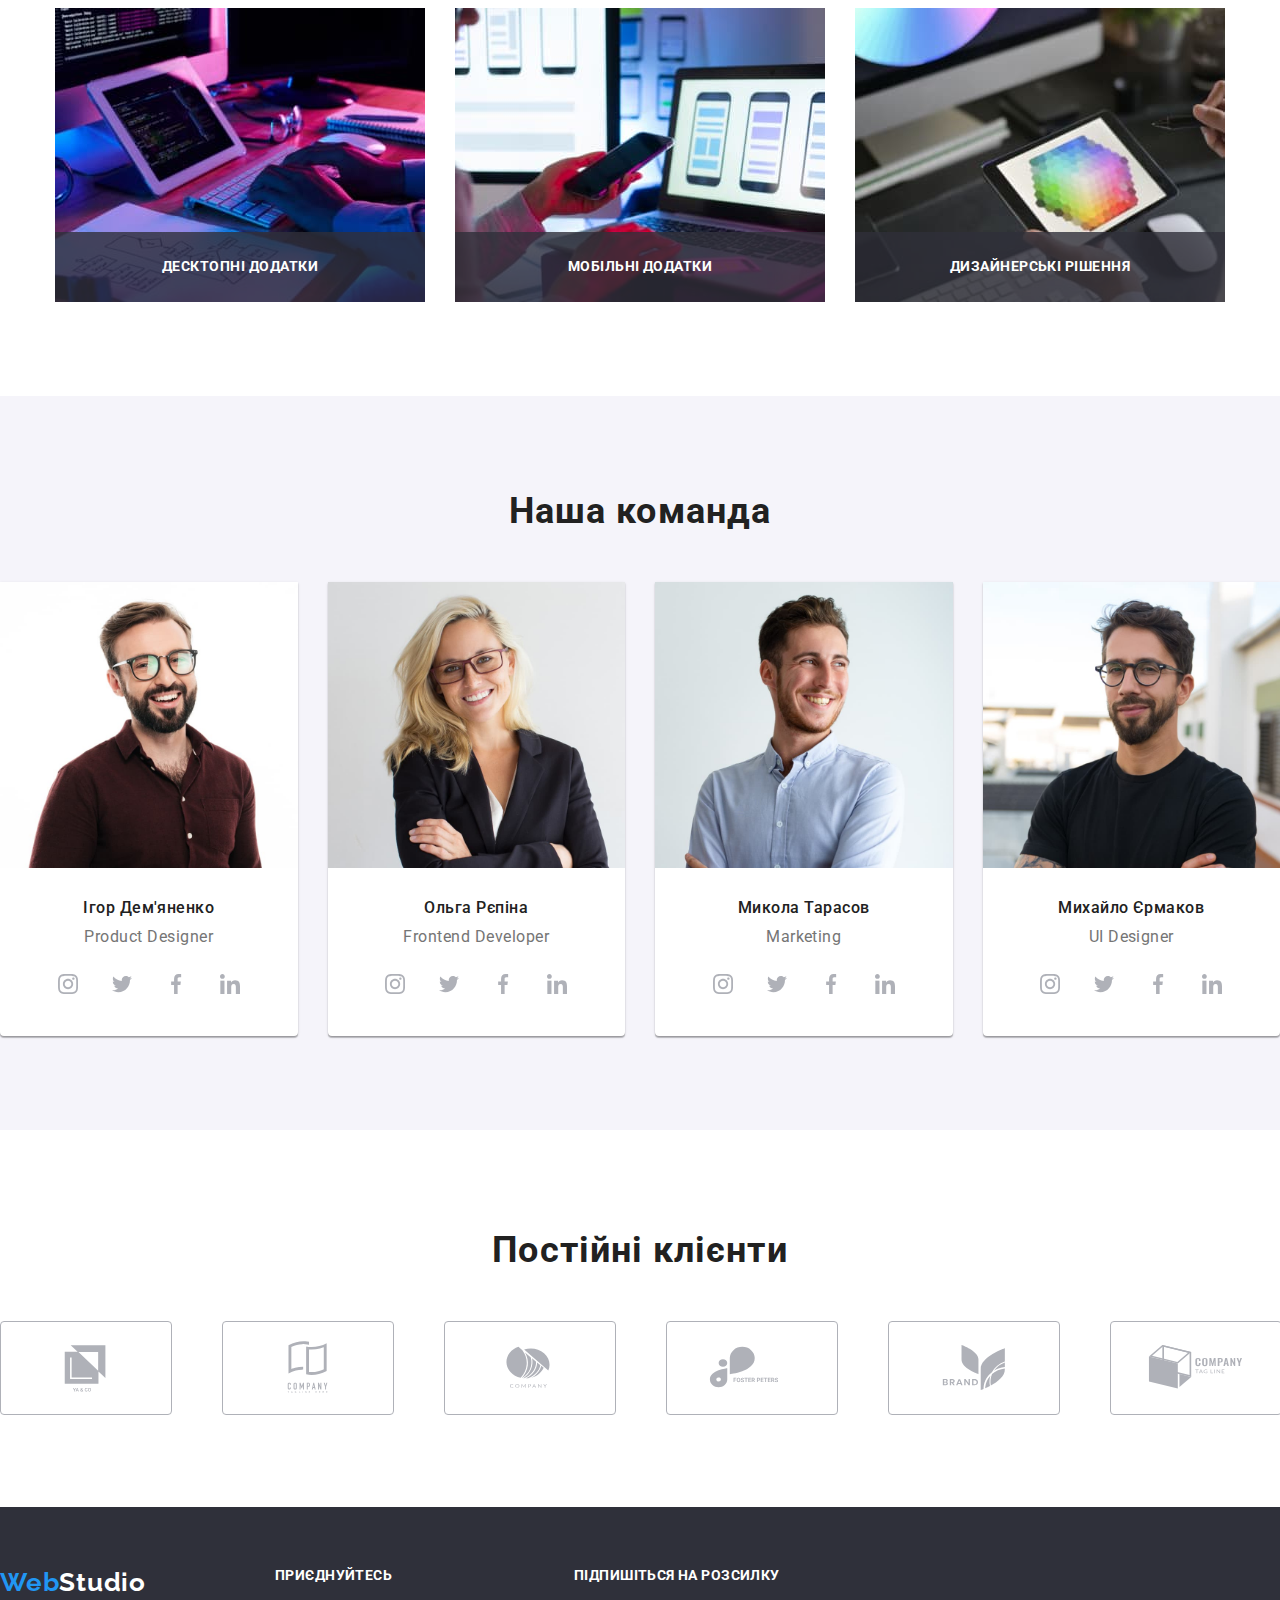
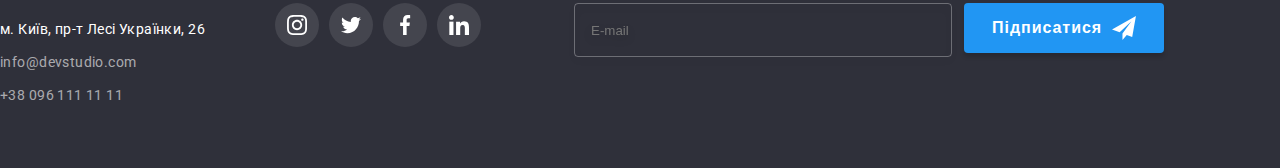
==== commit 5a3a6db7: "do" ====
--- a/index.html
+++ b/index.html
@@ -279,45 +279,36 @@
         </div>
       </section>
       <!--section do-->
-      <section>
+      <section class="do section reset-padding-top">
         <div class="container do-container">
           <h2 class="do-title">Чим ми займаємося</h2>
-          <ul class="items">
+          <ul class="items contacts">
             <li class="items-box">
-              <div class="do-top">
                 <img
                   class="box-one"
                   src="./images/box1.jpg"
                   width="370"
-                  height="294"
                   alt="пишемо код"
                 />
                 <h3 class="do-top-title">Десктопні додатки</h3>
-              </div>
             </li>
             <li class="items-box">
-              <div class="do-top">
                 <img
                   class="box-two"
                   src="./images/box2.jpg"
                   width="370"
-                  height="294"
                   alt="оптимізуємо вивід зображення"
                 />
                 <h3 class="do-top-title">Мобільні додатки</h3>
-              </div>
             </li>
             <li class="items-box">
-              <div class="do-top">
                 <img
                   class="box-thre"
                   src="./images/box3.jpg"
                   width="370"
-                  height="294"
                   alt="підбираємо палітру кольорів"
                 />
                 <h3 class="do-top-title">Дизайнерські рішення</h3>
-              </div>
             </li>
           </ul>
         </div>
--- a/css/main.min.css
+++ b/css/main.min.css
@@ -1 +1 @@
-:root{--color-textarea: rgba(117, 117, 117, 0.5);--backdrop-bg: rgba(0, 0, 0, 0.2);--color-overley-bg: rgba(33, 150, 243, 0.9);--transition-hover-focus: 250ms cubic-bezier(0.4, 0, 0.2, 1);--color-bg-icon: rgba(255, 255, 255, 0.1);--icon-corlor: #afb1b8;--font-ral: "Raleway", sans-serif;--color-logo: #000000;--color-title: #212121;--color-text: #757575;--color-hover-focus: #2196f3;--color-background: #2f303a;--color-section-title: #ffffff;--color-section-btn: #d9d9d9;--team-background: #f5f4fa;--color-footer-logo: #ffffff;--color-footer-mail: rgba(255, 255, 255, 0.6);--portfolio-background: #f5f5f5}body{margin:0;background-color:var(--color-section-title);color:var(--color-text);font-family:"roboto";letter-spacing:.03em}@media screen and (max-width: 767px){main{padding-top:60px}}@media screen and (min-width: 768px){main{padding-top:80px}}img{display:block;width:100%;height:auto}textarea{resize:none}h1,h2,h3,h4,h5,h6,p{margin:0}ul{list-style:none;margin:0;padding:0}body{font-family:"Roboto",sans-serif;color:#212121}img{display:block}.hide{border:0;clip:rect(1px, 1px, 1px, 1px);-webkit-clip-path:inset(50%);clip-path:inset(50%);height:1px;margin:-1px;overflow:hidden;padding:0;position:absolute;width:1px;word-wrap:normal !important}.features__container,.solutions__container,.header__container{padding-left:15px;padding-right:15px;margin:0 auto}@media screen and (max-width: 767px){.features__container,.solutions__container,.header__container{max-width:450px}}@media screen and (min-width: 768px){.features__container,.solutions__container,.header__container{width:738px}}@media screen and (min-width: 1200px){.features__container,.solutions__container,.header__container{width:1200px}}.features,.solutions{padding-top:94px;padding-bottom:94px}@media screen and (max-width: 1199px){.features,.solutions{padding-top:60px;padding-bottom:60px}}.features__list,.list-links,.contacts__container,.menu__container{padding:0;margin:0;list-style:none}.list-links__link,.contacts__conect,.menu__contacts,.menu__portfolio,.menu__studio{text-decoration:none}.email-list{margin-left:93px}.email-list-group{display:flex}.email-list-input{width:358px;height:50px;margin-right:12px;padding-left:16px;align-items:center;color:rgba(255,255,255,.6);background-color:rgba(0,0,0,0);border:1px solid rgba(255,255,255,.3);filter:drop-shadow(0px 4px 4px rgba(0, 0, 0, 0.15));border-radius:4px}.email-list-input:hover,.email-list-input:focus{outline:0;outline-offset:0}.email-list-button{width:200px;height:50px;display:flex;align-items:center;text-align:center;padding-left:28px;padding-right:28px;font-weight:700;font-size:16px;line-height:30px;letter-spacing:.06em;color:var(--color-footer-logo);background:var(--color-hover-focus);box-shadow:0px 4px 4px rgba(0,0,0,.15);border-radius:4px;border:0;cursor:pointer}.email-list-button:hover,.email-list-button:focus{background:var(--color-hover-focus)}.email-list-icon{margin-left:10px;width:24px;height:24px;fill:var(--color-footer-logo)}.join{margin-left:70px}.join-title{text-align:left;margin-bottom:20px;font-family:"Roboto";font-style:normal;font-weight:700;font-size:14px;line-height:1.1428;letter-spacing:.03em;text-transform:uppercase;color:var(--color-footer-logo);display:block;justify-content:center;align-items:center}.join-soc-list{display:flex;gap:10px}.join-soc-item{width:44px;height:44px}.join-soc-link{transition:background-color var(--transition-hover-focus);width:100%;height:100%;background-color:var(--color-bg-icon);border-radius:50%;display:flex;align-items:center;justify-content:center}.join-soc-link:hover,.join-soc-link:focus{background-color:var(--color-hover-focus)}.join-soc-link{fill:var(--color-footer-logo)}.header{border-bottom:1px solid #ececec;background:var(--color-section-title);position:fixed;top:0;left:0;z-index:10;width:100%}@media screen and (max-width: 767px){.header{min-height:60px}}@media screen and (min-width: 768px){.header{min-height:80px}}@media screen and (min-width: 1200px){.header__container{display:flex;align-items:center}}.header__nav{display:flex;align-items:center}@media screen and (max-width: 767px){.header__nav{min-height:60px}}@media screen and (min-width: 768px){.header__nav{min-height:80px}}@media screen and (max-width: 1199px){.header__nav{justify-content:space-between;flex-direction:row}}.logo{font-family:var(--font-ral);font-size:26px;line-height:1.1923;letter-spacing:.03em;color:var(--color-logo);text-shadow:0px 4px 4px rgba(0,0,0,.25);text-decoration:none}.header__logo{margin-right:93px}.header__web{color:var(--color-hover-focus)}.menu-btn{display:block;margin:0;padding:0;border:none;background-color:rgba(0,0,0,0);z-index:1}.menu-btn .icon-cross{display:none}.menu-btn.is-open .icon-cross{display:block}.menu-btn.is-open .icon-menu{display:none}@media screen and (min-width: 767px){.menu-btn{display:none}}.menu-mobile__icon{fill:currentColor;cursor:pointer;transition:color var(--transition-hover-focus)}.menu-mobile__icon:focus,.menu-mobile__icon:hover{fill:var(--color-hover-focus)}.menu-mobile__container{display:flex;align-items:center;justify-content:center}@media screen and (max-width: 767px){.menu-mobile__container{display:none}.menu-mobile__container.is-open{display:block;position:absolute;top:0;left:50%;translate:-50%;overflow:scroll;max-width:480px;width:100vw;height:100vh;padding-top:48px;padding-left:40px;padding-right:40px;background:var(--color-section-title)}}@media screen and (max-width: 767px){.menu__container{margin-bottom:366px}}@media screen and (min-width: 768px){.menu__container{display:flex;justify-content:space-between;width:282px;margin-right:46px}}@media screen and (min-width: 1200px){.menu__container{width:284px;margin-right:301px}}@media screen and (max-width: 767px){.menu__list{margin-bottom:32px}.menu__list:nth-child(3){margin-bottom:0}}.menu__studio{font-weight:500;letter-spacing:.02em;color:var(--color-title);transition:color var(--transition-hover-focus)}.menu__studio:hover,.menu__studio:focus{color:var(--color-hover-focus)}@media screen and (max-width: 767px){.menu__studio{font-size:40px;line-height:.85}}@media screen and (min-width: 768px){.menu__studio{font-size:14px;line-height:1.14}}.menu__studio.current{align-items:center;color:var(--color-hover-focus)}@media screen and (min-width: 768px){.menu__studio.current::after{content:"";position:relative;top:30px;display:block;width:100%;height:4px;background-color:var(--color-hover-focus);border-radius:2px}}.menu__portfolio{font-weight:500;letter-spacing:.02em;color:var(--color-title);transition:color var(--transition-hover-focus)}.menu__portfolio:hover,.menu__portfolio:focus{color:var(--color-hover-focus)}@media screen and (max-width: 767px){.menu__portfolio{font-size:40px;line-height:.85}}@media screen and (min-width: 768px){.menu__portfolio{font-size:14px;line-height:1.14}}.menu__portfolio.current{align-items:center;color:var(--color-hover-focus)}@media screen and (min-width: 768px){.menu__portfolio.current::after{content:"";position:relative;top:30px;display:block;width:100%;height:4px;background-color:var(--color-hover-focus);border-radius:2px}}.menu__contacts{font-weight:500;letter-spacing:.02em;color:var(--color-title);transition:color var(--transition-hover-focus)}.menu__contacts:hover,.menu__contacts:focus{color:var(--color-hover-focus)}@media screen and (max-width: 767px){.menu__contacts{font-size:40px;line-height:.85}}@media screen and (min-width: 768px){.menu__contacts{font-size:14px;line-height:1.14}}.contacts__container{display:flex}@media screen and (max-width: 767px){.contacts__container{margin-bottom:64px;flex-direction:column-reverse}}@media screen and (min-width: 768px){.contacts__container{flex-direction:column}}@media screen and (min-width: 1200px){.contacts__container{flex-direction:row}}@media screen and (min-width: 1200px){.contacts__item{margin-right:40px}.contacts__item:last-child{margin-right:0}}@media screen and (max-width: 767px){.contacts__item:last-child{margin-bottom:32px}}.contacts__conect{color:var(--color-text);font-weight:500;letter-spacing:.02em}@media screen and (max-width: 767px){.contacts__conect{font-size:24px;line-height:.33}.contacts__conect.contacts__conect--position{font-size:34px;line-height:1.17;color:var(--color-hover-focus)}}@media screen and (min-width: 768px){.contacts__conect{display:flex;align-items:center;font-size:14px;line-height:1.16;transition:color var(--transition-hover-focus)}}@media screen and (min-width: 768px)and (max-width: 1199px){.contacts__conect{margin-bottom:10px}}@media screen and (min-width: 768px){.contacts__conect:hover,.contacts__conect:focus{color:var(--color-hover-focus)}}.contacts__icon{width:16px;height:16px;margin-right:10px;fill:currentColor;transition:color var(--transition-hover-focus)}.contacts__icon:focus,.contacts__icon:hover{fill:var(--color-hover-focus)}@media screen and (max-width: 767px){.contacts__icon{display:none}}@media screen and (max-width: 1199px){.contacts__icon{width:14px;height:14px}}.list-links{display:flex;flex-direction:row;align-items:center;height:22px}@media screen and (min-width: 767px){.list-links{display:none}}.list-links__item{padding-left:10px;padding-right:10px;border-right:1px solid rgba(33,33,33,.2)}.list-links__item:nth-child(1){padding-left:0}.list-links__item:nth-child(4){padding-right:0;border-right:none}.list-links__link{font-weight:500;font-size:18px;line-height:.81;letter-spacing:.02em;color:var(--color-hover-focus)}.solutions{background-color:var(--color-background);padding-top:118px;padding-bottom:118px;background-repeat:no-repeat;background-position:center;background-size:cover;text-align:center}@media screen and (max-width: 767px){.solutions{background-image:linear-gradient(rgba(47, 48, 58, 0.4), rgba(47, 48, 58, 0.4)),url(../images/img-bg480.jpg);height:400px;margin-left:auto;margin-right:auto}}@media screen and (min-width: 768px){.solutions{background-image:linear-gradient(rgba(47, 48, 58, 0.4), rgba(47, 48, 58, 0.4)),url(../images/img-bg768.jpg);height:400px;margin-left:auto;margin-right:auto}}@media screen and (min-width: 1200px){.solutions{background-image:linear-gradient(rgba(47, 48, 58, 0.4), rgba(47, 48, 58, 0.4)),url(../images/img-bg1600.jpg);height:600px;margin-left:auto;margin-right:auto;padding-top:200px;padding-bottom:200px}}@media screen and (max-width: 767px)and (min-device-pixel-ratio: 2),screen and (max-width: 767px)and (-webkit-min-device-pixel-ratio: 2),screen and (max-width: 767px)and (min-resolution: 192dpi),screen and (max-width: 767px)and (min-resolution: 2dppx){.hero{background-image:linear-gradient(rgba(47, 48, 58, 0.4), rgba(47, 48, 58, 0.4)),url(../images/img-bg480@2x.jpg)}}@media screen and (min-width: 768px)and (min-device-pixel-ratio: 2),screen and (min-width: 768px)and (-webkit-min-device-pixel-ratio: 2),screen and (min-width: 768px)and (min-resolution: 192dpi),screen and (min-width: 768px)and (min-resolution: 2dppx){.hero{background-image:linear-gradient(rgba(47, 48, 58, 0.4), rgba(47, 48, 58, 0.4)),url(../images/img-bg768@2x.jpg)}}@media screen and (min-width: 1200px)and (min-device-pixel-ratio: 2),screen and (min-width: 1200px)and (-webkit-min-device-pixel-ratio: 2),screen and (min-width: 1200px)and (min-resolution: 192dpi),screen and (min-width: 1200px)and (min-resolution: 2dppx){.hero{background-image:linear-gradient(rgba(47, 48, 58, 0.4), rgba(47, 48, 58, 0.4)),url(../images/img-bg1600@2x.jpg)}}.solutions__title{color:var(--color-section-title);text-align:center;letter-spacing:.06em;text-transform:uppercase;margin-bottom:30px;margin-top:0px}@media screen and (max-width: 1199px){.solutions__title{font-size:26px;line-height:1.61}}@media screen and (min-width: 1200px){.solutions__title{font-size:44px;line-height:1.36}}.solutions__btn{color:var(--color-section-title);background-color:var(--color-hover-focus);font-family:"Roboto";font-weight:700;font-size:16px;line-height:1.9;letter-spacing:.06em;cursor:pointer;border-radius:4px;border:1px solid rgba(0,0,0,0);box-shadow:0px 4px 4px rgba(0,0,0,.15);padding-top:10px;padding-bottom:10px;width:200px;height:50px;transition-property:background-color;transition-duration:250ms;transition-timing-function:cubic-bezier(0.4, 0, 0.2, 1)}.solutions__btn:hover{background-color:var(--color-hover-focus)}@media screen and (min-width: 768px){.features__list{display:flex;flex-wrap:wrap}}.features__item{margin-right:30px;margin-bottom:30px}@media screen and (max-width: 767px){.features__item{margin-right:0px}.features__item:last-child{margin-bottom:0}}@media screen and (min-width: 768px){.features__item{flex-basis:calc((100% - 30px)/2)}}@media screen and (min-width: 768px)and (max-width: 1199px){.features__item:nth-child(even){margin-right:0}}@media screen and (min-width: 768px){.features__item:nth-last-child(-n+2){margin-bottom:0}}@media screen and (min-width: 1200px){.features__item{flex-basis:calc((100% - 90px)/4);margin-right:30px;margin-bottom:0}.features__item:last-child{margin-right:0}}.features__item-container{display:flex;align-items:center;justify-content:center;height:120px;margin-bottom:30px;background:var(--team-background);border-radius:4px}.features__title{letter-spacing:.03em;font-weight:700;font-size:14px;line-height:1.1;margin-top:0px;margin-bottom:10px}@media screen and (max-width: 767px){.features__title{text-align:center}}.features__text{color:var(--color-text);font-size:14px;line-height:1.7;margin-top:0px;margin-bottom:0px}.do-container{padding-bottom:94px}.do-title{margin-bottom:50px;text-align:center;font-size:36px;line-height:1.1666;letter-spacing:.03em;color:var(--color-title)}.items{justify-content:space-between;display:flex;list-style:none}.items>.items-box:not(:last-child){gap:30px}.items-box{max-width:100%}.do-top{position:relative}.do-top-title{display:flex;align-items:center;justify-content:center;bottom:0;left:0;position:absolute;background:rgba(47,48,58,.8);width:100%;height:70px;font-size:14px;line-height:1.1428;text-align:center;letter-spacing:.03em;text-transform:uppercase;color:var(--color-section-title)}.box-one{background:url(close-up-image-programer-working-his-desk-office_1098-18707.jpg);mix-blend-mode:normal}.box-two{background:url(web-ui-designers-are-developing-application-smartphones-team-creators-is-working-interface-mobile-phones_8119-2713.jpg)}.box-thre{background:url(creative-artist-web-design-with-working-colour-selection-graphic-tablet_35674-1119.jpg)}.team{padding-top:94px;padding-bottom:94px;background:var(--team-background)}.team-title{margin-bottom:50px;text-align:center;font-size:36px;line-height:1.1666;letter-spacing:.03em;color:var(--color-title)}.team-list{justify-content:space-between;gap:30px;display:flex;list-style:none}.team-worcker{background:var(--color-section-title);box-shadow:0px 1px 3px rgba(0,0,0,.12),0px 1px 1px rgba(0,0,0,.14),0px 2px 1px rgba(0,0,0,.2);border-radius:0px 0px 4px 4px;max-width:100%}.worcker{padding-top:30px;padding-bottom:30px}.worcker-title{margin-bottom:10px;text-align:center;font-size:16px;font-weight:500;line-height:1.1875;letter-spacing:.03em;color:var(--color-title)}.worcker-text{margin-bottom:16px;text-align:center;font-size:16px;line-height:1.1875;letter-spacing:.03em;color:var(--color-text)}.worcker-soc-list{display:flex;justify-content:center;gap:10px}.worcker-soc-item{width:44px;height:44px}.worcker-soc-link{transition:background-color var(--transition-hover-focus);width:100%;height:100%;background-color:var(--color-section-title);border-radius:50%;display:flex;align-items:center;justify-content:center}.worcker-soc-link:hover,.worcker-soc-link:focus{background-color:var(--color-hover-focus)}.worcker-soc-icon{transition:fill var(--transition-hover-focus);fill:var(--icon-corlor)}.worcker-soc-link:hover .worcker-soc-icon,.worcker-soc-link:focus .worcker-soc-icon{fill:var(--color-footer-logo)}.igor{background:url(4853.jpg);border-radius:0px}.olga{background:url(5844.jpg);border-radius:0px}.mukola{background:url(16166.jpg);border-radius:0px}.muhailo{background:url(2968.jpg);border-radius:0px}.customers{padding-top:99px;padding-bottom:94px}.customers-title{margin-bottom:50px;text-align:center;font-size:36px;line-height:1.1666;letter-spacing:.03em;color:var(--color-title)}.customers-list{justify-content:space-between;gap:30px;display:flex;list-style:none}.customers-item{width:170px;height:92px}.customers-link{transition:border var(--transition-hover-focus);width:100%;height:100%;background-color:var(--color-footer-logo);display:flex;align-items:center;justify-content:center;border:1px solid #afb1b8;border-radius:4px;cursor:pointer}.customers-link:hover,.customers-link:focus{border:1px solid var(--color-hover-focus)}.customers-icon{transition:fill var(--transition-hover-focus);fill:var(--icon-corlor)}.customers-link:hover .customers-icon,.customers-link:focus .customers-icon{fill:var(--color-hover-focus)}.footer{padding-top:60px;padding-bottom:60px;background:var(--color-background)}.footer-container{display:flex}.section-addres-title{position:absolute;width:1px;height:1px;margin:-1px;border:0;padding:0;white-space:nowrap;-webkit-clip-path:inset(100%);clip-path:inset(100%);clip:rect(0 0 0 0);overflow:hidden}.footer-logo{padding-bottom:20px;display:flex;font-family:var(--font-ral);font-style:normal;font-weight:700;font-size:26px;line-height:1.1923;letter-spacing:.03em;color:var(--color-footer-logo);text-decoration:none}.footer-logo-web{color:var(--color-hover-focus)}.address-list{list-style:none}.address-list>.address-list-item:not(:last-child){margin-bottom:9px}.address-list-item{font-size:14px;font-weight:400;line-height:1.7142;letter-spacing:.03em;font-style:normal}.address-address{transition:color var(--transition-hover-focus);color:var(--color-section-title);text-decoration:none}.address-address:hover,.address-address:focus{color:var(--color-hover-focus)}.address-mail{transition:color var(--transition-hover-focus);color:var(--color-footer-mail);text-decoration:none}.address-mail:hover,.address-mail:focus{color:var(--color-hover-focus)}.address-tel{transition:color var(--transition-hover-focus);color:var(--color-footer-mail);text-decoration:none}.address-tel:hover,.address-tel:focus{color:var(--color-hover-focus)}.portfolio{padding-top:94px;padding-bottom:94px}.portfolio-title{position:absolute;width:1px;height:1px;margin:-1px;border:0;padding:0;white-space:nowrap;-webkit-clip-path:inset(100%);clip-path:inset(100%);clip:rect(0 0 0 0);overflow:hidden}.portfolio-list{margin-bottom:50px;justify-content:center;display:flex;list-style:none}.portfolio-list>.portfolio-list-item:not(:last-child){margin-right:8px}.portfolio-list-item{background:var(--team-background);border-radius:4px}.portfolio-list-item:hover,.portfolio-list-item:focus{box-shadow:0px 3px 1px rgba(0,0,0,.1),0px 1px 2px rgba(0,0,0,.08),0px 2px 2px rgba(0,0,0,.12)}.btn-filters{border-radius:4px;transition:background var(--transition-hover-focus),color var(--transition-hover-focus);padding:6px 22px;font-family:"Roboto",sans-serif;font-weight:500;font-style:normal;font-size:16px;line-height:1.625;text-align:center;letter-spacing:.03em;border:none;color:var(--color-title)}.btn-filters:hover,.btn-filters:focus{background:var(--color-hover-focus);color:var(--portfolio-background)}.project{display:flex;gap:30px;flex-wrap:wrap;list-style:none}.project-items{transition:box-shadow var(--transition-hover-focus);background:var(--color-section-title);flex-basis:calc((100% - 600px)/3)}.project-items:hover{box-shadow:0px 1px 1px rgba(0,0,0,.12),0px 4px 4px rgba(0,0,0,.06),1px 4px 6px rgba(0,0,0,.16)}.project-top{overflow:hidden;position:relative}.project-top-text{overflow:auto;transition:transform var(--transition-hover-focus);transform:translateY(100%);height:100%;padding:63px 24px;background-color:var(--color-overley-bg);top:0;position:absolute;font-size:18px;line-height:1.5555;letter-spacing:.03em;color:var(--color-section-title)}.project-items:hover .project-top-text{transform:translateY(0)}.project-name{border:1px solid #eee;padding-top:20px;padding-right:24px;padding-bottom:20px;padding-left:24px}.prodject-item{max-width:100%}.project-title{font-size:18px;line-height:2;letter-spacing:.06em;color:var(--color-title)}.project-text{font-size:16px;line-height:1.875;letter-spacing:.03em;color:var(--color-text)}.backdrop{position:fixed;top:0;left:0;z-index:1;width:100%;height:100%;background-color:var(--backdrop-bg);overflow-y:scroll;opacity:1;transition:opacity var(--transition-hover-focus),visibility var(--transition-hover-focus)}.backdrop.is-hidden{opacity:0;pointer-events:none}@media screen and (max-width: 767px){.backdrop{padding-top:93px;padding-bottom:94px;padding-left:15px;padding-right:15px}}@media screen and (max-width: 1199px){.backdrop{padding-top:208px;padding-bottom:207px;padding-left:159px;padding-right:159px}}@media screen and (min-width: 1200px){.backdrop{padding-top:221px;padding-bottom:222px;padding-left:536px;padding-right:536px}}.modal{position:absolute;top:50%;left:50%;translate:-50% -50%;background:var(--color-section-title);box-shadow:0px 1px 3px rgba(0,0,0,.12),0px 1px 1px rgba(0,0,0,.14),0px 2px 1px rgba(0,0,0,.2);border-radius:4px;transform:scale(1);transition:transform var(--transition-hover-focus);align-items:center;justify-content:center}.backdrop.is-hidden .modal{transform:scale(0.9)}@media screen and (max-width: 479px){.modal{padding-left:8px;padding-right:8px}}@media screen and (max-width: 1199px){.modal{width:100%;max-width:450px;padding-top:8px}}@media screen and (min-width: 1200px){.modal{width:528px;height:581px}}.modal-button{display:flex;width:30px;height:30px;margin-right:8px;margin-left:auto;margin-bottom:auto;border-radius:50%;background:var(--color-footer-logo);border:1px solid rgba(0,0,0,.1);cursor:pointer;align-items:center;justify-content:center;transition:transform color var(--transition-hover-focus)}@media screen and (max-width: 479px){.modal-button{margin-right:0px}}.modal-button:focus,.modal-button:hover{color:var(--color-hover-focus)}@media screen and (min-width: 1200px){.modal-button{margin-top:8px}}.modal-button-icon{fill:currentColor}.modal-title{margin-top:2px;margin-bottom:12px;font-weight:700;font-size:20px;line-height:1.15;letter-spacing:.03em;text-align:center;color:var(--color-title)}@media screen and (max-width: 1199px){.modal-title{padding-left:40px;padding-right:40px}}.modal-form{margin-left:auto;margin-right:auto}@media screen and (min-width: 480px){.modal-form{padding-left:40px;padding-right:40px}}@media screen and (max-width: 1199px){.modal-form{padding-bottom:40px}}@media screen and (min-width: 1200px){.modal-form{width:528px}}.modal-name{font-weight:400;font-size:12px;line-height:1.16;letter-spacing:.01em;color:var(--color-text);margin:0;padding:0;text-align:start}.input-data{display:flex;flex-direction:column;margin-bottom:10px;position:relative}.input-data:nth-child(4){margin-bottom:0px}.modal-input{margin:0;padding-top:12px;padding-bottom:12px;padding-left:42px;height:40px;color:var(--color-title);border:1px solid rgba(33,33,33,.2);border-radius:4px;cursor:pointer;outline:none;transition:border-color var(--transition-hover-focus)}.input-data-hover:focus-within .modal-input{border-color:var(--color-hover-focus)}@media screen and (max-width: 479px){.modal-input{width:100%}}@media screen and (min-width: 480px){.modal-input{width:370px}}@media screen and (min-width: 1200px){.modal-input{width:448px}}.modal-icon{position:absolute;top:50%;left:14px;width:18px;height:18px;transition:fill var(--transition-hover-focus)}.input-data-hover:focus-within .modal-icon{fill:var(--color-hover-focus)}.modal-textarea{margin:0;padding:12px 16px;height:120px;border:1px solid rgba(33,33,33,.2);border-radius:4px;cursor:pointer;outline:none;color:var(--color-title);transition:border-color var(--transition-hover-focus)}.modal-textarea:focus-visible{border-color:var(--color-hover-focus)}.policy{margin-top:10px}.check-text{color:var(--color-text);display:flex;align-items:center;position:relative;justify-content:center;margin-bottom:0px;cursor:pointer}@media screen and (max-width: 1199px){.check-text{margin-top:20px;font-size:12px;line-height:1.16}}@media screen and (min-width: 1200px){.check-text{margin-top:28px;font-size:14px;line-height:1.71}}.check-text span{width:16px;height:15px;border-radius:2px;border:2px solid var(--color-title);margin-right:7px;display:flex;align-items:center;justify-content:center;fill:rgba(0,0,0,0)}.modal-policy:checked+.check-text span{background-color:var(--color-hover-focus);fill:var(--color-footer-logo);border-color:rgba(0,0,0,0)}.check-text span{transition:fill var(--transition-hover-focus)}.policy-contract{letter-spacing:.03em;-webkit-text-decoration-line:underline;text-decoration-line:underline;color:var(--color-hover-focus);margin-left:7px}.modal-button-send{width:200px;height:50px;margin-top:30px;background:var(--color-hover-focus);box-shadow:0px 4px 4px rgba(0,0,0,.15);border-radius:4px;border:none;font-weight:700;font-size:16px;line-height:1.87;letter-spacing:.06em;color:var(--color-footer-logo);cursor:pointer;transition:background var(--transition-hover-focus)}.modal-button-send:focus,.modal-button-send:hover{background:var(--color-hover-focus)}/*# sourceMappingURL=main.min.css.map */+:root{--color-textarea: rgba(117, 117, 117, 0.5);--backdrop-bg: rgba(0, 0, 0, 0.2);--color-overley-bg: rgba(33, 150, 243, 0.9);--transition-hover-focus: 250ms cubic-bezier(0.4, 0, 0.2, 1);--color-bg-icon: rgba(255, 255, 255, 0.1);--icon-corlor: #afb1b8;--font-ral: "Raleway", sans-serif;--color-logo: #000000;--color-title: #212121;--color-text: #757575;--color-hover-focus: #2196f3;--color-background: #2f303a;--color-section-title: #ffffff;--color-section-btn: #d9d9d9;--team-background: #f5f4fa;--color-footer-logo: #ffffff;--color-footer-mail: rgba(255, 255, 255, 0.6);--portfolio-background: #f5f5f5}body{margin:0;background-color:var(--color-section-title);color:var(--color-text);font-family:"roboto";letter-spacing:.03em}@media screen and (max-width: 767px){main{padding-top:60px}}@media screen and (min-width: 768px){main{padding-top:80px}}img{display:block;width:100%;height:auto}textarea{resize:none}h1,h2,h3,h4,h5,h6,p{margin:0}ul{list-style:none;margin:0;padding:0}body{font-family:"Roboto",sans-serif;color:#212121}img{display:block}.hide{border:0;clip:rect(1px, 1px, 1px, 1px);-webkit-clip-path:inset(50%);clip-path:inset(50%);height:1px;margin:-1px;overflow:hidden;padding:0;position:absolute;width:1px;word-wrap:normal !important}.do-container,.features__container,.solutions__container,.header__container{padding-left:15px;padding-right:15px;margin:0 auto}@media screen and (max-width: 767px){.do-container,.features__container,.solutions__container,.header__container{max-width:450px}}@media screen and (min-width: 768px){.do-container,.features__container,.solutions__container,.header__container{width:738px}}@media screen and (min-width: 1200px){.do-container,.features__container,.solutions__container,.header__container{width:1200px}}.do,.features,.solutions{padding-top:94px;padding-bottom:94px}@media screen and (max-width: 1199px){.do,.features,.solutions{padding-top:60px;padding-bottom:60px}}.do-top-title,.items,.features__list,.list-links,.contacts__container,.menu__container{padding:0;margin:0;list-style:none}.list-links__link,.contacts__conect,.menu__contacts,.menu__portfolio,.menu__studio{text-decoration:none}.do{padding-top:0px}.email-list{margin-left:93px}.email-list-group{display:flex}.email-list-input{width:358px;height:50px;margin-right:12px;padding-left:16px;align-items:center;color:rgba(255,255,255,.6);background-color:rgba(0,0,0,0);border:1px solid rgba(255,255,255,.3);filter:drop-shadow(0px 4px 4px rgba(0, 0, 0, 0.15));border-radius:4px}.email-list-input:hover,.email-list-input:focus{outline:0;outline-offset:0}.email-list-button{width:200px;height:50px;display:flex;align-items:center;text-align:center;padding-left:28px;padding-right:28px;font-weight:700;font-size:16px;line-height:30px;letter-spacing:.06em;color:var(--color-footer-logo);background:var(--color-hover-focus);box-shadow:0px 4px 4px rgba(0,0,0,.15);border-radius:4px;border:0;cursor:pointer}.email-list-button:hover,.email-list-button:focus{background:var(--color-hover-focus)}.email-list-icon{margin-left:10px;width:24px;height:24px;fill:var(--color-footer-logo)}.join{margin-left:70px}.join-title{text-align:left;margin-bottom:20px;font-family:"Roboto";font-style:normal;font-weight:700;font-size:14px;line-height:1.1428;letter-spacing:.03em;text-transform:uppercase;color:var(--color-footer-logo);display:block;justify-content:center;align-items:center}.join-soc-list{display:flex;gap:10px}.join-soc-item{width:44px;height:44px}.join-soc-link{transition:background-color var(--transition-hover-focus);width:100%;height:100%;background-color:var(--color-bg-icon);border-radius:50%;display:flex;align-items:center;justify-content:center}.join-soc-link:hover,.join-soc-link:focus{background-color:var(--color-hover-focus)}.join-soc-link{fill:var(--color-footer-logo)}.header{border-bottom:1px solid #ececec;background:var(--color-section-title);position:fixed;top:0;left:0;z-index:10;width:100%}@media screen and (max-width: 767px){.header{min-height:60px}}@media screen and (min-width: 768px){.header{min-height:80px}}@media screen and (min-width: 1200px){.header__container{display:flex;align-items:center}}.header__nav{display:flex;align-items:center}@media screen and (max-width: 767px){.header__nav{min-height:60px}}@media screen and (min-width: 768px){.header__nav{min-height:80px}}@media screen and (max-width: 1199px){.header__nav{justify-content:space-between;flex-direction:row}}.logo{font-family:var(--font-ral);font-size:26px;line-height:1.1923;letter-spacing:.03em;color:var(--color-logo);text-shadow:0px 4px 4px rgba(0,0,0,.25);text-decoration:none}.header__logo{margin-right:93px}.header__web{color:var(--color-hover-focus)}.menu-btn{display:block;margin:0;padding:0;border:none;background-color:rgba(0,0,0,0);z-index:1}.menu-btn .icon-cross{display:none}.menu-btn.is-open .icon-cross{display:block}.menu-btn.is-open .icon-menu{display:none}@media screen and (min-width: 767px){.menu-btn{display:none}}.menu-mobile__icon{fill:currentColor;cursor:pointer;transition:color var(--transition-hover-focus)}.menu-mobile__icon:focus,.menu-mobile__icon:hover{fill:var(--color-hover-focus)}.menu-mobile__container{display:flex;align-items:center;justify-content:center}@media screen and (max-width: 767px){.menu-mobile__container{display:none}.menu-mobile__container.is-open{display:block;position:absolute;top:0;left:50%;translate:-50%;overflow:scroll;max-width:480px;width:100vw;height:100vh;padding-top:48px;padding-left:40px;padding-right:40px;background:var(--color-section-title)}}@media screen and (max-width: 767px){.menu__container{margin-bottom:366px}}@media screen and (min-width: 768px){.menu__container{display:flex;justify-content:space-between;width:282px;margin-right:46px}}@media screen and (min-width: 1200px){.menu__container{width:284px;margin-right:301px}}@media screen and (max-width: 767px){.menu__list{margin-bottom:32px}.menu__list:nth-child(3){margin-bottom:0}}.menu__studio{font-weight:500;letter-spacing:.02em;color:var(--color-title);transition:color var(--transition-hover-focus)}.menu__studio:hover,.menu__studio:focus{color:var(--color-hover-focus)}@media screen and (max-width: 767px){.menu__studio{font-size:40px;line-height:.85}}@media screen and (min-width: 768px){.menu__studio{font-size:14px;line-height:1.14}}.menu__studio.current{align-items:center;color:var(--color-hover-focus)}@media screen and (min-width: 768px){.menu__studio.current::after{content:"";position:relative;top:30px;display:block;width:100%;height:4px;background-color:var(--color-hover-focus);border-radius:2px}}.menu__portfolio{font-weight:500;letter-spacing:.02em;color:var(--color-title);transition:color var(--transition-hover-focus)}.menu__portfolio:hover,.menu__portfolio:focus{color:var(--color-hover-focus)}@media screen and (max-width: 767px){.menu__portfolio{font-size:40px;line-height:.85}}@media screen and (min-width: 768px){.menu__portfolio{font-size:14px;line-height:1.14}}.menu__portfolio.current{align-items:center;color:var(--color-hover-focus)}@media screen and (min-width: 768px){.menu__portfolio.current::after{content:"";position:relative;top:30px;display:block;width:100%;height:4px;background-color:var(--color-hover-focus);border-radius:2px}}.menu__contacts{font-weight:500;letter-spacing:.02em;color:var(--color-title);transition:color var(--transition-hover-focus)}.menu__contacts:hover,.menu__contacts:focus{color:var(--color-hover-focus)}@media screen and (max-width: 767px){.menu__contacts{font-size:40px;line-height:.85}}@media screen and (min-width: 768px){.menu__contacts{font-size:14px;line-height:1.14}}.contacts__container{display:flex}@media screen and (max-width: 767px){.contacts__container{margin-bottom:64px;flex-direction:column-reverse}}@media screen and (min-width: 768px){.contacts__container{flex-direction:column}}@media screen and (min-width: 1200px){.contacts__container{flex-direction:row}}@media screen and (min-width: 1200px){.contacts__item{margin-right:40px}.contacts__item:last-child{margin-right:0}}@media screen and (max-width: 767px){.contacts__item:last-child{margin-bottom:32px}}.contacts__conect{color:var(--color-text);font-weight:500;letter-spacing:.02em}@media screen and (max-width: 767px){.contacts__conect{font-size:24px;line-height:.33}.contacts__conect.contacts__conect--position{font-size:34px;line-height:1.17;color:var(--color-hover-focus)}}@media screen and (min-width: 768px){.contacts__conect{display:flex;align-items:center;font-size:14px;line-height:1.16;transition:color var(--transition-hover-focus)}}@media screen and (min-width: 768px)and (max-width: 1199px){.contacts__conect{margin-bottom:10px}}@media screen and (min-width: 768px){.contacts__conect:hover,.contacts__conect:focus{color:var(--color-hover-focus)}}.contacts__icon{width:16px;height:16px;margin-right:10px;fill:currentColor;transition:color var(--transition-hover-focus)}.contacts__icon:focus,.contacts__icon:hover{fill:var(--color-hover-focus)}@media screen and (max-width: 767px){.contacts__icon{display:none}}@media screen and (max-width: 1199px){.contacts__icon{width:14px;height:14px}}.list-links{display:flex;flex-direction:row;align-items:center;height:22px}@media screen and (min-width: 767px){.list-links{display:none}}.list-links__item{padding-left:10px;padding-right:10px;border-right:1px solid rgba(33,33,33,.2)}.list-links__item:nth-child(1){padding-left:0}.list-links__item:nth-child(4){padding-right:0;border-right:none}.list-links__link{font-weight:500;font-size:18px;line-height:.81;letter-spacing:.02em;color:var(--color-hover-focus)}.solutions{background-color:var(--color-background);padding-top:118px;padding-bottom:118px;background-repeat:no-repeat;background-position:center;background-size:cover;text-align:center}@media screen and (max-width: 767px){.solutions{background-image:linear-gradient(rgba(47, 48, 58, 0.4), rgba(47, 48, 58, 0.4)),url(../images/img-bg480.jpg);height:400px;margin-left:auto;margin-right:auto}}@media screen and (min-width: 768px){.solutions{background-image:linear-gradient(rgba(47, 48, 58, 0.4), rgba(47, 48, 58, 0.4)),url(../images/img-bg768.jpg);height:400px;margin-left:auto;margin-right:auto}}@media screen and (min-width: 1200px){.solutions{background-image:linear-gradient(rgba(47, 48, 58, 0.4), rgba(47, 48, 58, 0.4)),url(../images/img-bg1600.jpg);height:600px;margin-left:auto;margin-right:auto;padding-top:200px;padding-bottom:200px}}@media screen and (max-width: 767px)and (min-device-pixel-ratio: 2),screen and (max-width: 767px)and (-webkit-min-device-pixel-ratio: 2),screen and (max-width: 767px)and (min-resolution: 192dpi),screen and (max-width: 767px)and (min-resolution: 2dppx){.hero{background-image:linear-gradient(rgba(47, 48, 58, 0.4), rgba(47, 48, 58, 0.4)),url(../images/img-bg480@2x.jpg)}}@media screen and (min-width: 768px)and (min-device-pixel-ratio: 2),screen and (min-width: 768px)and (-webkit-min-device-pixel-ratio: 2),screen and (min-width: 768px)and (min-resolution: 192dpi),screen and (min-width: 768px)and (min-resolution: 2dppx){.hero{background-image:linear-gradient(rgba(47, 48, 58, 0.4), rgba(47, 48, 58, 0.4)),url(../images/img-bg768@2x.jpg)}}@media screen and (min-width: 1200px)and (min-device-pixel-ratio: 2),screen and (min-width: 1200px)and (-webkit-min-device-pixel-ratio: 2),screen and (min-width: 1200px)and (min-resolution: 192dpi),screen and (min-width: 1200px)and (min-resolution: 2dppx){.hero{background-image:linear-gradient(rgba(47, 48, 58, 0.4), rgba(47, 48, 58, 0.4)),url(../images/img-bg1600@2x.jpg)}}.solutions__title{color:var(--color-section-title);text-align:center;letter-spacing:.06em;text-transform:uppercase;margin-bottom:30px;margin-top:0px}@media screen and (max-width: 1199px){.solutions__title{font-size:26px;line-height:1.61}}@media screen and (min-width: 1200px){.solutions__title{font-size:44px;line-height:1.36}}.solutions__btn{color:var(--color-section-title);background-color:var(--color-hover-focus);font-family:"Roboto";font-weight:700;font-size:16px;line-height:1.9;letter-spacing:.06em;cursor:pointer;border-radius:4px;border:1px solid rgba(0,0,0,0);box-shadow:0px 4px 4px rgba(0,0,0,.15);padding-top:10px;padding-bottom:10px;width:200px;height:50px;transition-property:background-color;transition-duration:250ms;transition-timing-function:cubic-bezier(0.4, 0, 0.2, 1)}.solutions__btn:hover{background-color:var(--color-hover-focus)}@media screen and (min-width: 768px){.features__list{display:flex;flex-wrap:wrap}}.features__item{margin-right:30px;margin-bottom:30px}@media screen and (max-width: 767px){.features__item{margin-right:0px}.features__item:last-child{margin-bottom:0}}@media screen and (min-width: 768px){.features__item{flex-basis:calc((100% - 30px)/2)}}@media screen and (min-width: 768px)and (max-width: 1199px){.features__item:nth-child(even){margin-right:0}}@media screen and (min-width: 768px){.features__item:nth-last-child(-n+2){margin-bottom:0}}@media screen and (min-width: 1200px){.features__item{flex-basis:calc((100% - 90px)/4);margin-right:30px;margin-bottom:0}.features__item:last-child{margin-right:0}}.features__item-container{display:flex;align-items:center;justify-content:center;height:120px;margin-bottom:30px;background:var(--team-background);border-radius:4px}.features__title{letter-spacing:.03em;font-weight:700;font-size:14px;line-height:1.1;margin-top:0px;margin-bottom:10px}@media screen and (max-width: 767px){.features__title{text-align:center}}.features__text{color:var(--color-text);font-size:14px;line-height:1.7;margin-top:0px;margin-bottom:0px}@media screen and (max-width: 1199px){.do{display:none}}.do-title{font-weight:700;font-size:36px;line-height:1.2;margin:0px;text-align:center}.items{display:flex;justify-content:center}.items-box{padding-top:50px;padding-bottom:0px;margin-right:30px;position:relative;z-index:-1}.items-box:last-child{margin-right:0px}.items-box::before{content:"";width:370px;height:70px;background-color:rgba(47,48,58,.8);position:absolute;bottom:0}.do-top{position:relative}.do-top-title{font-weight:700;font-size:14px;line-height:1.14;text-transform:uppercase;color:var(--color-section-title);position:absolute;bottom:27px;left:50%;translate:-50%}.team{padding-top:94px;padding-bottom:94px;background:var(--team-background)}.team-title{margin-bottom:50px;text-align:center;font-size:36px;line-height:1.1666;letter-spacing:.03em;color:var(--color-title)}.team-list{justify-content:space-between;gap:30px;display:flex;list-style:none}.team-worcker{background:var(--color-section-title);box-shadow:0px 1px 3px rgba(0,0,0,.12),0px 1px 1px rgba(0,0,0,.14),0px 2px 1px rgba(0,0,0,.2);border-radius:0px 0px 4px 4px;max-width:100%}.worcker{padding-top:30px;padding-bottom:30px}.worcker-title{margin-bottom:10px;text-align:center;font-size:16px;font-weight:500;line-height:1.1875;letter-spacing:.03em;color:var(--color-title)}.worcker-text{margin-bottom:16px;text-align:center;font-size:16px;line-height:1.1875;letter-spacing:.03em;color:var(--color-text)}.worcker-soc-list{display:flex;justify-content:center;gap:10px}.worcker-soc-item{width:44px;height:44px}.worcker-soc-link{transition:background-color var(--transition-hover-focus);width:100%;height:100%;background-color:var(--color-section-title);border-radius:50%;display:flex;align-items:center;justify-content:center}.worcker-soc-link:hover,.worcker-soc-link:focus{background-color:var(--color-hover-focus)}.worcker-soc-icon{transition:fill var(--transition-hover-focus);fill:var(--icon-corlor)}.worcker-soc-link:hover .worcker-soc-icon,.worcker-soc-link:focus .worcker-soc-icon{fill:var(--color-footer-logo)}.igor{background:url(4853.jpg);border-radius:0px}.olga{background:url(5844.jpg);border-radius:0px}.mukola{background:url(16166.jpg);border-radius:0px}.muhailo{background:url(2968.jpg);border-radius:0px}.customers{padding-top:99px;padding-bottom:94px}.customers-title{margin-bottom:50px;text-align:center;font-size:36px;line-height:1.1666;letter-spacing:.03em;color:var(--color-title)}.customers-list{justify-content:space-between;gap:30px;display:flex;list-style:none}.customers-item{width:170px;height:92px}.customers-link{transition:border var(--transition-hover-focus);width:100%;height:100%;background-color:var(--color-footer-logo);display:flex;align-items:center;justify-content:center;border:1px solid #afb1b8;border-radius:4px;cursor:pointer}.customers-link:hover,.customers-link:focus{border:1px solid var(--color-hover-focus)}.customers-icon{transition:fill var(--transition-hover-focus);fill:var(--icon-corlor)}.customers-link:hover .customers-icon,.customers-link:focus .customers-icon{fill:var(--color-hover-focus)}.footer{padding-top:60px;padding-bottom:60px;background:var(--color-background)}.footer-container{display:flex}.section-addres-title{position:absolute;width:1px;height:1px;margin:-1px;border:0;padding:0;white-space:nowrap;-webkit-clip-path:inset(100%);clip-path:inset(100%);clip:rect(0 0 0 0);overflow:hidden}.footer-logo{padding-bottom:20px;display:flex;font-family:var(--font-ral);font-style:normal;font-weight:700;font-size:26px;line-height:1.1923;letter-spacing:.03em;color:var(--color-footer-logo);text-decoration:none}.footer-logo-web{color:var(--color-hover-focus)}.address-list{list-style:none}.address-list>.address-list-item:not(:last-child){margin-bottom:9px}.address-list-item{font-size:14px;font-weight:400;line-height:1.7142;letter-spacing:.03em;font-style:normal}.address-address{transition:color var(--transition-hover-focus);color:var(--color-section-title);text-decoration:none}.address-address:hover,.address-address:focus{color:var(--color-hover-focus)}.address-mail{transition:color var(--transition-hover-focus);color:var(--color-footer-mail);text-decoration:none}.address-mail:hover,.address-mail:focus{color:var(--color-hover-focus)}.address-tel{transition:color var(--transition-hover-focus);color:var(--color-footer-mail);text-decoration:none}.address-tel:hover,.address-tel:focus{color:var(--color-hover-focus)}.portfolio{padding-top:94px;padding-bottom:94px}.portfolio-title{position:absolute;width:1px;height:1px;margin:-1px;border:0;padding:0;white-space:nowrap;-webkit-clip-path:inset(100%);clip-path:inset(100%);clip:rect(0 0 0 0);overflow:hidden}.portfolio-list{margin-bottom:50px;justify-content:center;display:flex;list-style:none}.portfolio-list>.portfolio-list-item:not(:last-child){margin-right:8px}.portfolio-list-item{background:var(--team-background);border-radius:4px}.portfolio-list-item:hover,.portfolio-list-item:focus{box-shadow:0px 3px 1px rgba(0,0,0,.1),0px 1px 2px rgba(0,0,0,.08),0px 2px 2px rgba(0,0,0,.12)}.btn-filters{border-radius:4px;transition:background var(--transition-hover-focus),color var(--transition-hover-focus);padding:6px 22px;font-family:"Roboto",sans-serif;font-weight:500;font-style:normal;font-size:16px;line-height:1.625;text-align:center;letter-spacing:.03em;border:none;color:var(--color-title)}.btn-filters:hover,.btn-filters:focus{background:var(--color-hover-focus);color:var(--portfolio-background)}.project{display:flex;gap:30px;flex-wrap:wrap;list-style:none}.project-items{transition:box-shadow var(--transition-hover-focus);background:var(--color-section-title);flex-basis:calc((100% - 600px)/3)}.project-items:hover{box-shadow:0px 1px 1px rgba(0,0,0,.12),0px 4px 4px rgba(0,0,0,.06),1px 4px 6px rgba(0,0,0,.16)}.project-top{overflow:hidden;position:relative}.project-top-text{overflow:auto;transition:transform var(--transition-hover-focus);transform:translateY(100%);height:100%;padding:63px 24px;background-color:var(--color-overley-bg);top:0;position:absolute;font-size:18px;line-height:1.5555;letter-spacing:.03em;color:var(--color-section-title)}.project-items:hover .project-top-text{transform:translateY(0)}.project-name{border:1px solid #eee;padding-top:20px;padding-right:24px;padding-bottom:20px;padding-left:24px}.prodject-item{max-width:100%}.project-title{font-size:18px;line-height:2;letter-spacing:.06em;color:var(--color-title)}.project-text{font-size:16px;line-height:1.875;letter-spacing:.03em;color:var(--color-text)}.backdrop{position:fixed;top:0;left:0;z-index:1;width:100%;height:100%;background-color:var(--backdrop-bg);overflow-y:scroll;opacity:1;transition:opacity var(--transition-hover-focus),visibility var(--transition-hover-focus)}.backdrop.is-hidden{opacity:0;pointer-events:none}@media screen and (max-width: 767px){.backdrop{padding-top:93px;padding-bottom:94px;padding-left:15px;padding-right:15px}}@media screen and (max-width: 1199px){.backdrop{padding-top:208px;padding-bottom:207px;padding-left:159px;padding-right:159px}}@media screen and (min-width: 1200px){.backdrop{padding-top:221px;padding-bottom:222px;padding-left:536px;padding-right:536px}}.modal{position:absolute;top:50%;left:50%;translate:-50% -50%;background:var(--color-section-title);box-shadow:0px 1px 3px rgba(0,0,0,.12),0px 1px 1px rgba(0,0,0,.14),0px 2px 1px rgba(0,0,0,.2);border-radius:4px;transform:scale(1);transition:transform var(--transition-hover-focus);align-items:center;justify-content:center}.backdrop.is-hidden .modal{transform:scale(0.9)}@media screen and (max-width: 479px){.modal{padding-left:8px;padding-right:8px}}@media screen and (max-width: 1199px){.modal{width:100%;max-width:450px;padding-top:8px}}@media screen and (min-width: 1200px){.modal{width:528px;height:581px}}.modal-button{display:flex;width:30px;height:30px;margin-right:8px;margin-left:auto;margin-bottom:auto;border-radius:50%;background:var(--color-footer-logo);border:1px solid rgba(0,0,0,.1);cursor:pointer;align-items:center;justify-content:center;transition:transform color var(--transition-hover-focus)}@media screen and (max-width: 479px){.modal-button{margin-right:0px}}.modal-button:focus,.modal-button:hover{color:var(--color-hover-focus)}@media screen and (min-width: 1200px){.modal-button{margin-top:8px}}.modal-button-icon{fill:currentColor}.modal-title{margin-top:2px;margin-bottom:12px;font-weight:700;font-size:20px;line-height:1.15;letter-spacing:.03em;text-align:center;color:var(--color-title)}@media screen and (max-width: 1199px){.modal-title{padding-left:40px;padding-right:40px}}.modal-form{margin-left:auto;margin-right:auto}@media screen and (min-width: 480px){.modal-form{padding-left:40px;padding-right:40px}}@media screen and (max-width: 1199px){.modal-form{padding-bottom:40px}}@media screen and (min-width: 1200px){.modal-form{width:528px}}.modal-name{font-weight:400;font-size:12px;line-height:1.16;letter-spacing:.01em;color:var(--color-text);margin:0;padding:0;text-align:start}.input-data{display:flex;flex-direction:column;margin-bottom:10px;position:relative}.input-data:nth-child(4){margin-bottom:0px}.modal-input{margin:0;padding-top:12px;padding-bottom:12px;padding-left:42px;height:40px;color:var(--color-title);border:1px solid rgba(33,33,33,.2);border-radius:4px;cursor:pointer;outline:none;transition:border-color var(--transition-hover-focus)}.input-data-hover:focus-within .modal-input{border-color:var(--color-hover-focus)}@media screen and (max-width: 479px){.modal-input{width:100%}}@media screen and (min-width: 480px){.modal-input{width:370px}}@media screen and (min-width: 1200px){.modal-input{width:448px}}.modal-icon{position:absolute;top:50%;left:14px;width:18px;height:18px;transition:fill var(--transition-hover-focus)}.input-data-hover:focus-within .modal-icon{fill:var(--color-hover-focus)}.modal-textarea{margin:0;padding:12px 16px;height:120px;border:1px solid rgba(33,33,33,.2);border-radius:4px;cursor:pointer;outline:none;color:var(--color-title);transition:border-color var(--transition-hover-focus)}.modal-textarea:focus-visible{border-color:var(--color-hover-focus)}.policy{margin-top:10px}.check-text{color:var(--color-text);display:flex;align-items:center;position:relative;justify-content:center;margin-bottom:0px;cursor:pointer}@media screen and (max-width: 1199px){.check-text{margin-top:20px;font-size:12px;line-height:1.16}}@media screen and (min-width: 1200px){.check-text{margin-top:28px;font-size:14px;line-height:1.71}}.check-text span{width:16px;height:15px;border-radius:2px;border:2px solid var(--color-title);margin-right:7px;display:flex;align-items:center;justify-content:center;fill:rgba(0,0,0,0)}.modal-policy:checked+.check-text span{background-color:var(--color-hover-focus);fill:var(--color-footer-logo);border-color:rgba(0,0,0,0)}.check-text span{transition:fill var(--transition-hover-focus)}.policy-contract{letter-spacing:.03em;-webkit-text-decoration-line:underline;text-decoration-line:underline;color:var(--color-hover-focus);margin-left:7px}.modal-button-send{width:200px;height:50px;margin-top:30px;background:var(--color-hover-focus);box-shadow:0px 4px 4px rgba(0,0,0,.15);border-radius:4px;border:none;font-weight:700;font-size:16px;line-height:1.87;letter-spacing:.06em;color:var(--color-footer-logo);cursor:pointer;transition:background var(--transition-hover-focus)}.modal-button-send:focus,.modal-button-send:hover{background:var(--color-hover-focus)}/*# sourceMappingURL=main.min.css.map */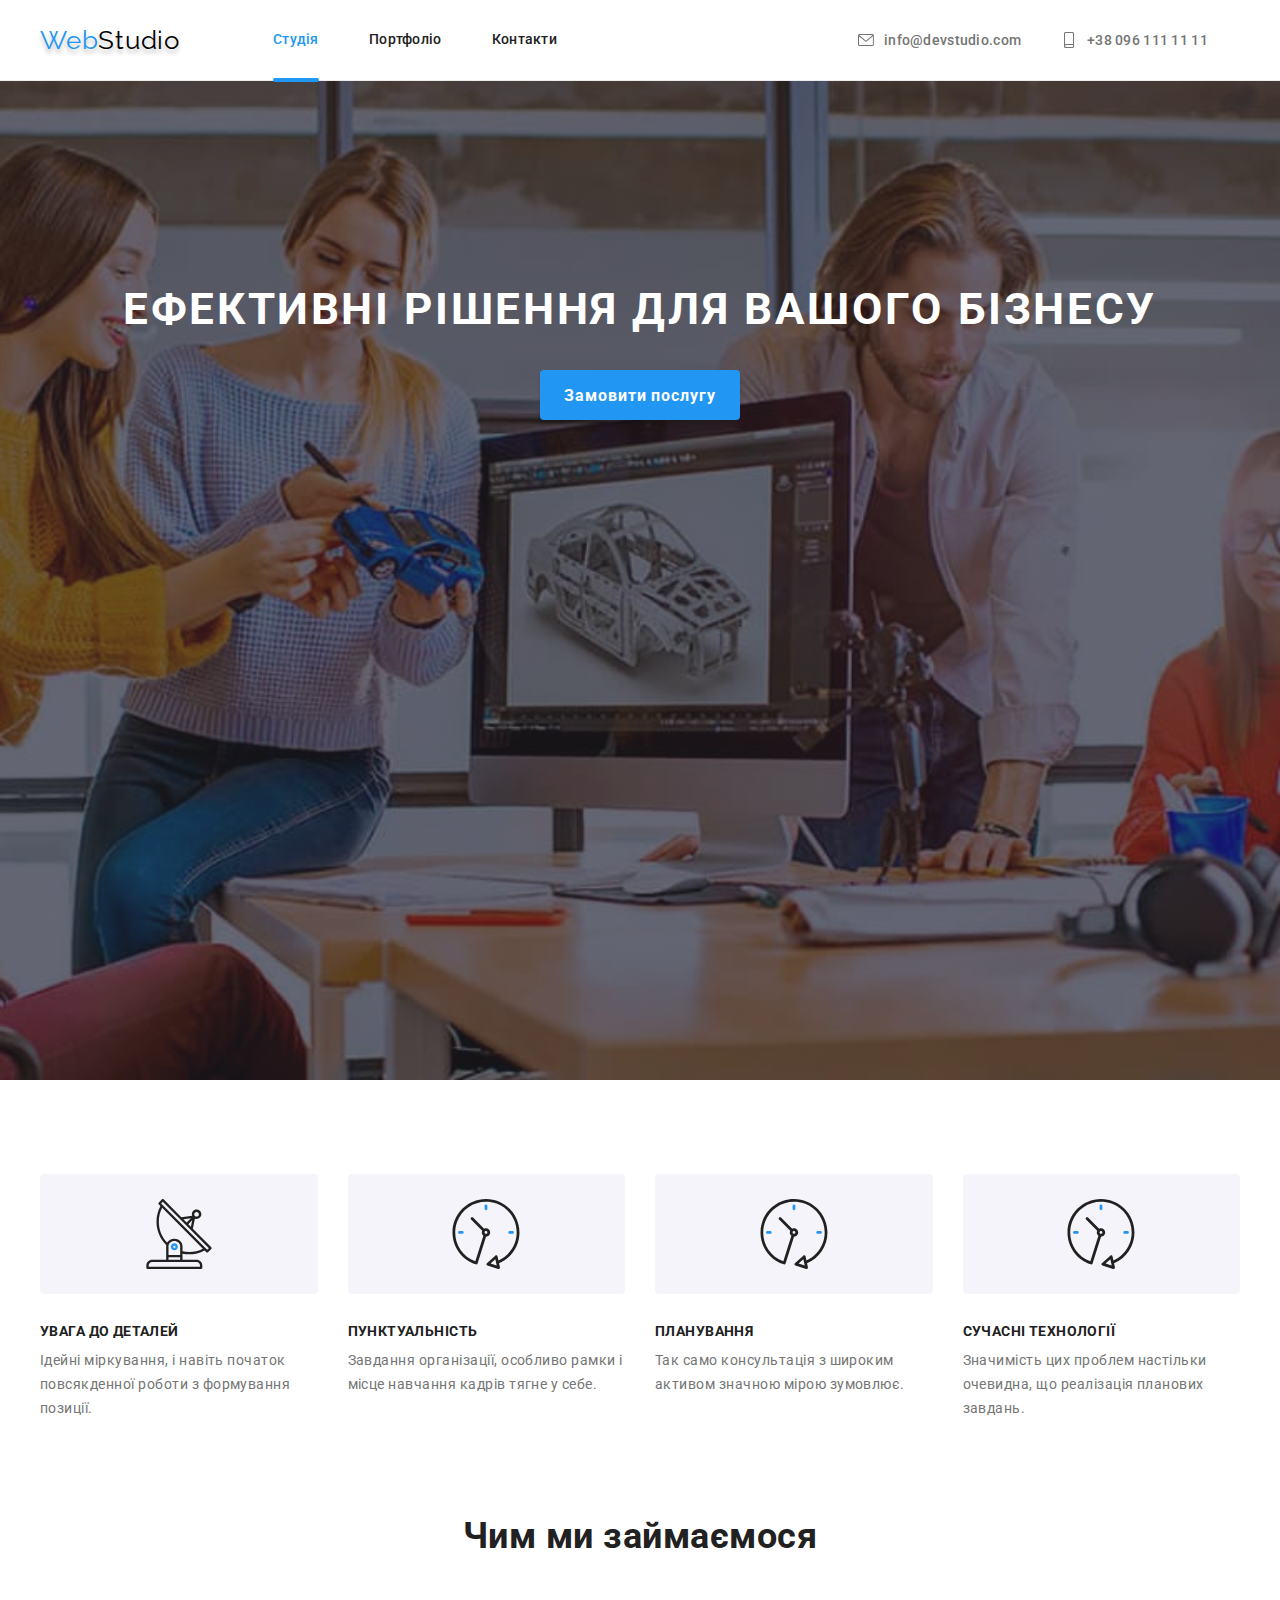
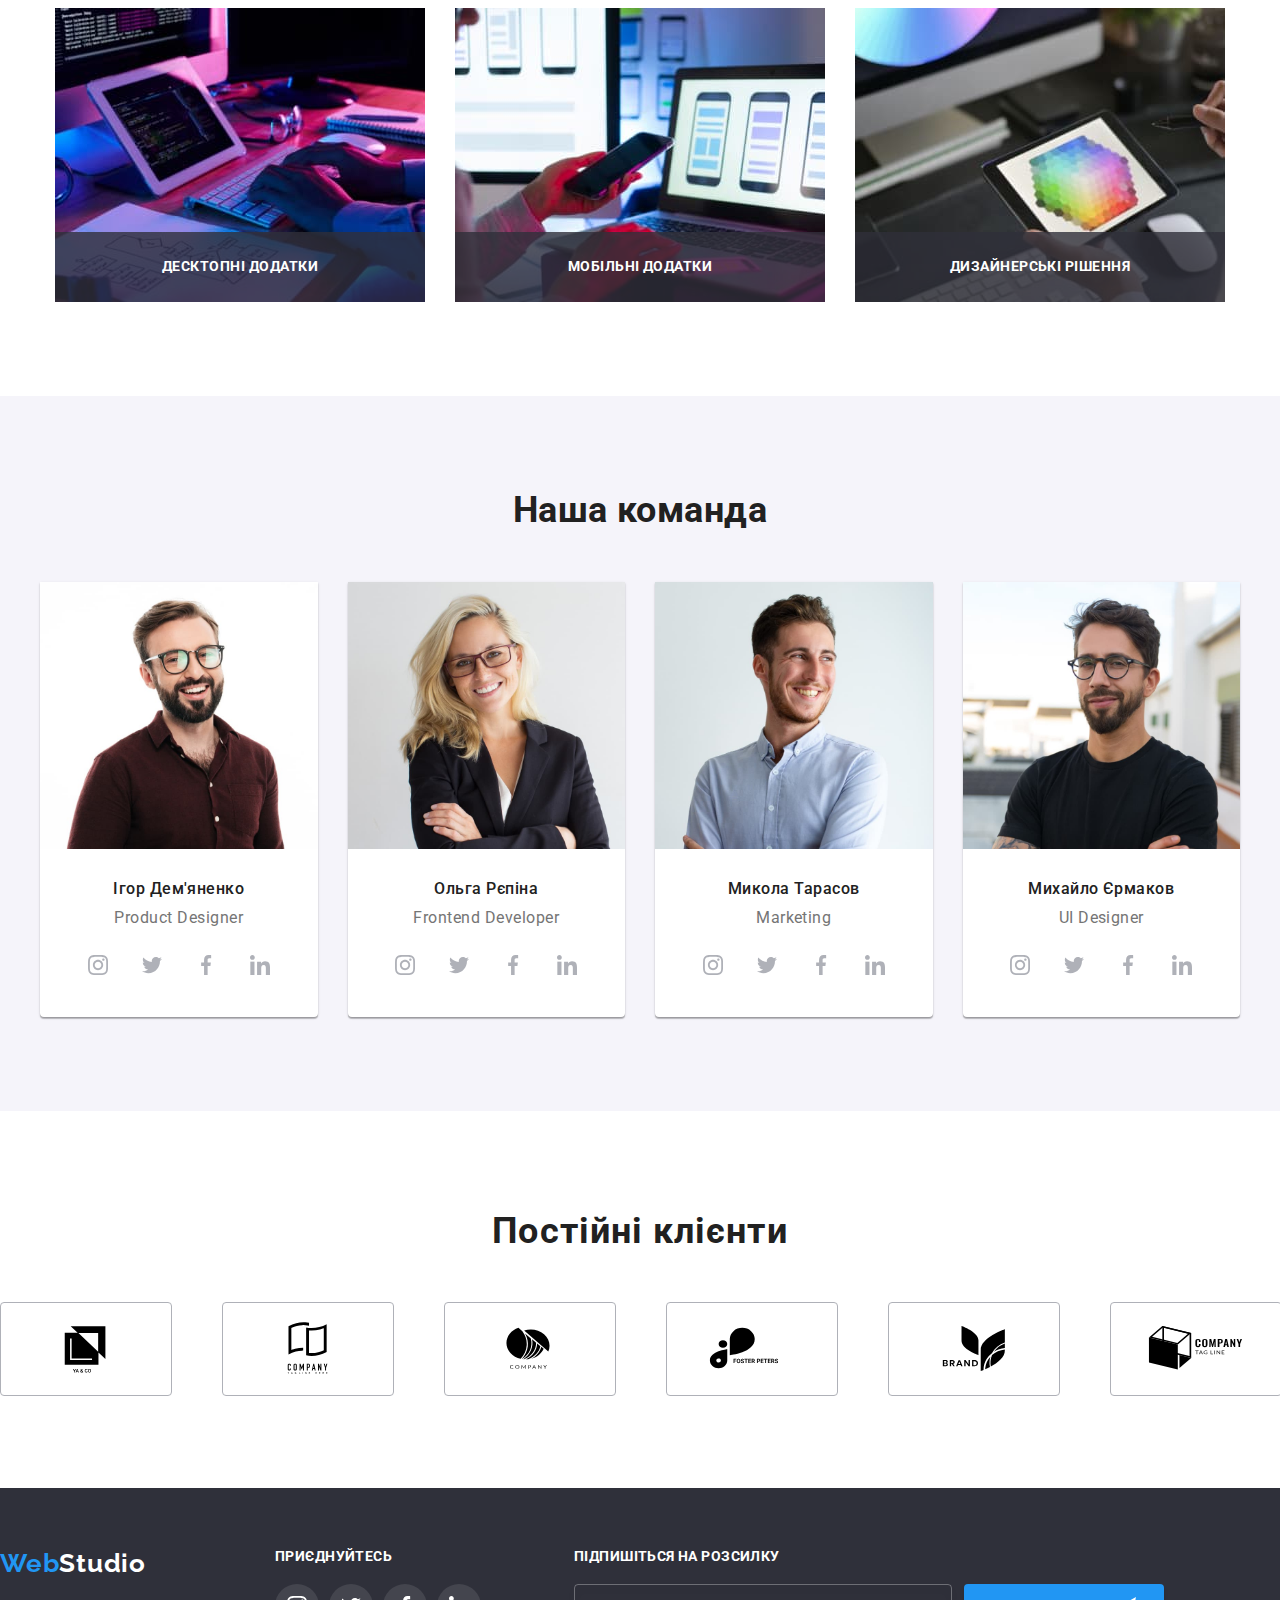
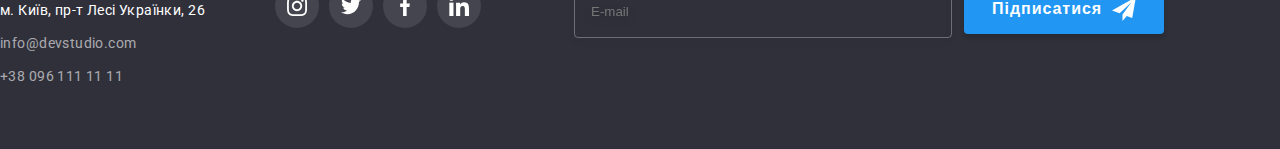
==== commit 3761d156: "team" ====
--- a/index.html
+++ b/index.html
@@ -314,24 +314,38 @@
         </div>
       </section>
       <!--team-->
-      <section class="team">
+      <section class="team section">
         <div class="container team-container">
           <h2 class="team-title">Наша команда</h2>
-          <ul class="team-list">
+          <ul class="team-list contacts">
             <li class="team-worcker">
-              <img
-                class="igor"
-                src="./images/igor.jpg"
-                width="270"
-                height="260"
-                alt="Ігор Дем'яненко"
-              />
+              <picture>
+                <source
+                  srcset="
+                    ./images/igor270.jpg 1x,
+                    ./images/igor270@2x.jpg 2x"
+                  media="(min-width: 1200px)"/>
+                <source
+                  srcset="
+                    ./images/igor354.jpg 1x,
+                    ./images/igor354@2x.jpg 2x"
+                  media="(min-width: 768px)"/>
+                <source
+                  srcset="
+                    ./images/igor450.jpg 1x,
+                    ./images/igor450@2x.jpg 2x"
+                  media="(max-width: 767px)"/>
+                <img
+                  src="./images/igor450.jpg"
+                  alt="igor"/>
+              </picture>
               <div class="worcker">
                 <h3 class="worcker-title">Ігор Дем'яненко</h3>
                 <p class="worcker-text" lang="en">Product Designer</p>
-                <ul class="worcker-soc-list">
-                  <li class="worcker-soc-item">
-                    <a class="worcker-soc-link soc-link" href="#"
+              </div>
+                <ul class="worcker-soc-list contacts">
+                  <li class="worcker-soc-item">
+                    <a class="worcker-soc-link" href="#"
                       ><svg class="worcker-soc-icon" width="20" height="20">
                         <use
                           href="./images/symbol-defs.svg#icon-instagram"
@@ -339,7 +353,7 @@
                     ></a>
                   </li>
                   <li class="worcker-soc-item">
-                    <a class="worcker-soc-link soc-link" href="#"
+                    <a class="worcker-soc-link" href="#"
                       ><svg class="worcker-soc-icon" width="20" height="20">
                         <use
                           href="./images/symbol-defs.svg#icon-twitter"
@@ -347,7 +361,7 @@
                     ></a>
                   </li>
                   <li class="worcker-soc-item">
-                    <a class="worcker-soc-link soc-link" href="#"
+                    <a class="worcker-soc-link" href="#"
                       ><svg class="worcker-soc-icon" width="20" height="20">
                         <use
                           href="./images/symbol-defs.svg#icon-facebook"
@@ -355,7 +369,7 @@
                     ></a>
                   </li>
                   <li class="worcker-soc-item">
-                    <a class="worcker-soc-link soc-link" href="#"
+                    <a class="worcker-soc-link" href="#"
                       ><svg class="worcker-soc-icon" width="20" height="20">
                         <use
                           href="./images/symbol-defs.svg#icon-linkedin"
@@ -363,22 +377,35 @@
                     ></a>
                   </li>
                 </ul>
-              </div>
             </li>
             <li class="team-worcker">
-              <img
-                class="olga"
-                src="./images/olga.jpg"
-                width="270"
-                height="260"
-                alt="Ольга Рєпіна"
-              />
+              <picture>
+                <source
+                  srcset="
+                    ./images/olga270.jpg 1x,
+                    ./images/olga270@2x.jpg 2x"
+                  media="(min-width: 1200px)"/>
+                <source
+                  srcset="
+                    ./images/olga354.jpg 1x,
+                    ./images/olga354@2x.jpg 2x"
+                  media="(min-width: 768px)"/>
+                <source
+                  srcset="
+                    ./images/olga450.jpg 1x,
+                    ./images/olga450@2x.jpg 2x"
+                  media="(max-width: 767px)"/>
+                <img
+                  src="./images/olga270.jpg"
+                  alt="olga"/>
+                </picture>
               <div class="worcker">
                 <h3 class="worcker-title">Ольга Рєпіна</h3>
                 <p class="worcker-text" lang="en">Frontend Developer</p>
-                <ul class="worcker-soc-list">
-                  <li class="worcker-soc-item">
-                    <a class="worcker-soc-link soc-link" href="#"
+              </div>
+                <ul class="worcker-soc-list contacts">
+                  <li class="worcker-soc-item">
+                    <a class="worcker-soc-link" href="#"
                       ><svg class="worcker-soc-icon" width="20" height="20">
                         <use
                           href="./images/symbol-defs.svg#icon-instagram"
@@ -386,7 +413,7 @@
                     ></a>
                   </li>
                   <li class="worcker-soc-item">
-                    <a class="worcker-soc-link soc-link" href="#"
+                    <a class="worcker-soc-link" href="#"
                       ><svg class="worcker-soc-icon" width="20" height="20">
                         <use
                           href="./images/symbol-defs.svg#icon-twitter"
@@ -394,7 +421,7 @@
                     ></a>
                   </li>
                   <li class="worcker-soc-item">
-                    <a class="worcker-soc-link soc-link" href="#"
+                    <a class="worcker-soc-link" href="#"
                       ><svg class="worcker-soc-icon" width="20" height="20">
                         <use
                           href="./images/symbol-defs.svg#icon-facebook"
@@ -402,7 +429,7 @@
                     ></a>
                   </li>
                   <li class="worcker-soc-item">
-                    <a class="worcker-soc-link soc-link" href="#"
+                    <a class="worcker-soc-link" href="#"
                       ><svg class="worcker-soc-icon" width="20" height="20">
                         <use
                           href="./images/symbol-defs.svg#icon-linkedin"
@@ -410,22 +437,35 @@
                     ></a>
                   </li>
                 </ul>
-              </div>
             </li>
             <li class="team-worcker">
-              <img
-                class="mukola"
-                src="./images/mukola.jpg"
-                width="270"
-                height="260"
-                alt="Микола Тарасов"
-              />
+              <picture>
+                <source
+                  srcset="
+                    ./images/mukola270.jpg 1x,
+                    ./images/mukola270@2x.jpg 2x"
+                  media="(min-width: 1200px)"/>
+                <source
+                  srcset="
+                    ./images/mukola354.jpg 1x,
+                    ./images/mukola354@2x.jpg 2x"
+                  media="(min-width: 768px)"/>
+                <source
+                  srcset="
+                    ./images/mukola450.jpg 1x,
+                    ./images/mukola450@2x.jpg 2x"
+                  media="(max-width: 767px)"/>
+                <img
+                  src="./images/mukola270.jpg"
+                  alt="mukola"/>
+              </picture>
               <div class="worcker">
                 <h3 class="worcker-title">Микола Тарасов</h3>
                 <p class="worcker-text" lang="en">Marketing</p>
-                <ul class="worcker-soc-list">
-                  <li class="worcker-soc-item">
-                    <a class="worcker-soc-link soc-link" href="#"
+                </div>
+                <ul class="worcker-soc-list contacts">
+                  <li class="worcker-soc-item">
+                    <a class="worcker-soc-link" href="#"
                       ><svg class="worcker-soc-icon" width="20" height="20">
                         <use
                           href="./images/symbol-defs.svg#icon-instagram"
@@ -433,7 +473,7 @@
                     ></a>
                   </li>
                   <li class="worcker-soc-item">
-                    <a class="worcker-soc-link soc-link" href="#"
+                    <a class="worcker-soc-link" href="#"
                       ><svg class="worcker-soc-icon" width="20" height="20">
                         <use
                           href="./images/symbol-defs.svg#icon-twitter"
@@ -441,7 +481,7 @@
                     ></a>
                   </li>
                   <li class="worcker-soc-item">
-                    <a class="worcker-soc-link soc-link" href="#"
+                    <a class="worcker-soc-link" href="#"
                       ><svg class="worcker-soc-icon" width="20" height="20">
                         <use
                           href="./images/symbol-defs.svg#icon-facebook"
@@ -449,7 +489,7 @@
                     ></a>
                   </li>
                   <li class="worcker-soc-item">
-                    <a class="worcker-soc-link soc-link" href="#"
+                    <a class="worcker-soc-link" href="#"
                       ><svg class="worcker-soc-icon" width="20" height="20">
                         <use
                           href="./images/symbol-defs.svg#icon-linkedin"
@@ -457,22 +497,35 @@
                     ></a>
                   </li>
                 </ul>
-              </div>
             </li>
             <li class="team-worcker">
-              <img
-                class="muhailo"
-                src="./images/muhailo.jpg"
-                width="270"
-                height="260"
-                alt="Михайло Єрмаков"
-              />
+              <picture>
+                <source
+                  srcset="
+                    ./images/muhailo270.jpg 1x,
+                    ./images/muhailo270@2x.jpg 2x"
+                  media="(min-width: 1200px)"/>
+                <source
+                  srcset="
+                    ./images/muhailo354.jpg 1x,
+                    ./images/muhailo354@2x.jpg 2x"
+                  media="(min-width: 768px)"/>
+                <source
+                  srcset="
+                    ./images/muhailo450.jpg 1x,
+                    ./images/muhailo450@2x.jpg 2x"
+                  media="(max-width: 767px)"/>
+                <img
+                  src="./images/muhailo270.jpg"
+                  alt="muhailo"/>
+              </picture> 
               <div class="worcker">
                 <h3 class="worcker-title">Михайло Єрмаков</h3>
                 <p class="worcker-text" lang="en">UI Designer</p>
-                <ul class="worcker-soc-list">
-                  <li class="worcker-soc-item">
-                    <a class="worcker-soc-link soc-link" href="#"
+                </div>
+                <ul class="worcker-soc-list contacts">
+                  <li class="worcker-soc-item">
+                    <a class="worcker-soc-link" href="#"
                       ><svg class="worcker-soc-icon" width="20" height="20">
                         <use
                           href="./images/symbol-defs.svg#icon-instagram"
@@ -480,7 +533,7 @@
                     ></a>
                   </li>
                   <li class="worcker-soc-item">
-                    <a class="worcker-soc-link soc-link" href="#"
+                    <a class="worcker-soc-link" href="#"
                       ><svg class="worcker-soc-icon" width="20" height="20">
                         <use
                           href="./images/symbol-defs.svg#icon-twitter"
@@ -488,7 +541,7 @@
                     ></a>
                   </li>
                   <li class="worcker-soc-item">
-                    <a class="worcker-soc-link soc-link" href="#"
+                    <a class="worcker-soc-link" href="#"
                       ><svg class="worcker-soc-icon" width="20" height="20">
                         <use
                           href="./images/symbol-defs.svg#icon-facebook"
@@ -496,7 +549,7 @@
                     ></a>
                   </li>
                   <li class="worcker-soc-item">
-                    <a class="worcker-soc-link soc-link" href="#"
+                    <a class="worcker-soc-link" href="#"
                       ><svg class="worcker-soc-icon" width="20" height="20">
                         <use
                           href="./images/symbol-defs.svg#icon-linkedin"
@@ -504,7 +557,6 @@
                     ></a>
                   </li>
                 </ul>
-              </div>
             </li>
           </ul>
         </div>
--- a/css/main.min.css
+++ b/css/main.min.css
@@ -1 +1 @@
-:root{--color-textarea: rgba(117, 117, 117, 0.5);--backdrop-bg: rgba(0, 0, 0, 0.2);--color-overley-bg: rgba(33, 150, 243, 0.9);--transition-hover-focus: 250ms cubic-bezier(0.4, 0, 0.2, 1);--color-bg-icon: rgba(255, 255, 255, 0.1);--icon-corlor: #afb1b8;--font-ral: "Raleway", sans-serif;--color-logo: #000000;--color-title: #212121;--color-text: #757575;--color-hover-focus: #2196f3;--color-background: #2f303a;--color-section-title: #ffffff;--color-section-btn: #d9d9d9;--team-background: #f5f4fa;--color-footer-logo: #ffffff;--color-footer-mail: rgba(255, 255, 255, 0.6);--portfolio-background: #f5f5f5}body{margin:0;background-color:var(--color-section-title);color:var(--color-text);font-family:"roboto";letter-spacing:.03em}@media screen and (max-width: 767px){main{padding-top:60px}}@media screen and (min-width: 768px){main{padding-top:80px}}img{display:block;width:100%;height:auto}textarea{resize:none}h1,h2,h3,h4,h5,h6,p{margin:0}ul{list-style:none;margin:0;padding:0}body{font-family:"Roboto",sans-serif;color:#212121}img{display:block}.hide{border:0;clip:rect(1px, 1px, 1px, 1px);-webkit-clip-path:inset(50%);clip-path:inset(50%);height:1px;margin:-1px;overflow:hidden;padding:0;position:absolute;width:1px;word-wrap:normal !important}.do-container,.features__container,.solutions__container,.header__container{padding-left:15px;padding-right:15px;margin:0 auto}@media screen and (max-width: 767px){.do-container,.features__container,.solutions__container,.header__container{max-width:450px}}@media screen and (min-width: 768px){.do-container,.features__container,.solutions__container,.header__container{width:738px}}@media screen and (min-width: 1200px){.do-container,.features__container,.solutions__container,.header__container{width:1200px}}.do,.features,.solutions{padding-top:94px;padding-bottom:94px}@media screen and (max-width: 1199px){.do,.features,.solutions{padding-top:60px;padding-bottom:60px}}.do-top-title,.items,.features__list,.list-links,.contacts__container,.menu__container{padding:0;margin:0;list-style:none}.list-links__link,.contacts__conect,.menu__contacts,.menu__portfolio,.menu__studio{text-decoration:none}.do{padding-top:0px}.email-list{margin-left:93px}.email-list-group{display:flex}.email-list-input{width:358px;height:50px;margin-right:12px;padding-left:16px;align-items:center;color:rgba(255,255,255,.6);background-color:rgba(0,0,0,0);border:1px solid rgba(255,255,255,.3);filter:drop-shadow(0px 4px 4px rgba(0, 0, 0, 0.15));border-radius:4px}.email-list-input:hover,.email-list-input:focus{outline:0;outline-offset:0}.email-list-button{width:200px;height:50px;display:flex;align-items:center;text-align:center;padding-left:28px;padding-right:28px;font-weight:700;font-size:16px;line-height:30px;letter-spacing:.06em;color:var(--color-footer-logo);background:var(--color-hover-focus);box-shadow:0px 4px 4px rgba(0,0,0,.15);border-radius:4px;border:0;cursor:pointer}.email-list-button:hover,.email-list-button:focus{background:var(--color-hover-focus)}.email-list-icon{margin-left:10px;width:24px;height:24px;fill:var(--color-footer-logo)}.join{margin-left:70px}.join-title{text-align:left;margin-bottom:20px;font-family:"Roboto";font-style:normal;font-weight:700;font-size:14px;line-height:1.1428;letter-spacing:.03em;text-transform:uppercase;color:var(--color-footer-logo);display:block;justify-content:center;align-items:center}.join-soc-list{display:flex;gap:10px}.join-soc-item{width:44px;height:44px}.join-soc-link{transition:background-color var(--transition-hover-focus);width:100%;height:100%;background-color:var(--color-bg-icon);border-radius:50%;display:flex;align-items:center;justify-content:center}.join-soc-link:hover,.join-soc-link:focus{background-color:var(--color-hover-focus)}.join-soc-link{fill:var(--color-footer-logo)}.header{border-bottom:1px solid #ececec;background:var(--color-section-title);position:fixed;top:0;left:0;z-index:10;width:100%}@media screen and (max-width: 767px){.header{min-height:60px}}@media screen and (min-width: 768px){.header{min-height:80px}}@media screen and (min-width: 1200px){.header__container{display:flex;align-items:center}}.header__nav{display:flex;align-items:center}@media screen and (max-width: 767px){.header__nav{min-height:60px}}@media screen and (min-width: 768px){.header__nav{min-height:80px}}@media screen and (max-width: 1199px){.header__nav{justify-content:space-between;flex-direction:row}}.logo{font-family:var(--font-ral);font-size:26px;line-height:1.1923;letter-spacing:.03em;color:var(--color-logo);text-shadow:0px 4px 4px rgba(0,0,0,.25);text-decoration:none}.header__logo{margin-right:93px}.header__web{color:var(--color-hover-focus)}.menu-btn{display:block;margin:0;padding:0;border:none;background-color:rgba(0,0,0,0);z-index:1}.menu-btn .icon-cross{display:none}.menu-btn.is-open .icon-cross{display:block}.menu-btn.is-open .icon-menu{display:none}@media screen and (min-width: 767px){.menu-btn{display:none}}.menu-mobile__icon{fill:currentColor;cursor:pointer;transition:color var(--transition-hover-focus)}.menu-mobile__icon:focus,.menu-mobile__icon:hover{fill:var(--color-hover-focus)}.menu-mobile__container{display:flex;align-items:center;justify-content:center}@media screen and (max-width: 767px){.menu-mobile__container{display:none}.menu-mobile__container.is-open{display:block;position:absolute;top:0;left:50%;translate:-50%;overflow:scroll;max-width:480px;width:100vw;height:100vh;padding-top:48px;padding-left:40px;padding-right:40px;background:var(--color-section-title)}}@media screen and (max-width: 767px){.menu__container{margin-bottom:366px}}@media screen and (min-width: 768px){.menu__container{display:flex;justify-content:space-between;width:282px;margin-right:46px}}@media screen and (min-width: 1200px){.menu__container{width:284px;margin-right:301px}}@media screen and (max-width: 767px){.menu__list{margin-bottom:32px}.menu__list:nth-child(3){margin-bottom:0}}.menu__studio{font-weight:500;letter-spacing:.02em;color:var(--color-title);transition:color var(--transition-hover-focus)}.menu__studio:hover,.menu__studio:focus{color:var(--color-hover-focus)}@media screen and (max-width: 767px){.menu__studio{font-size:40px;line-height:.85}}@media screen and (min-width: 768px){.menu__studio{font-size:14px;line-height:1.14}}.menu__studio.current{align-items:center;color:var(--color-hover-focus)}@media screen and (min-width: 768px){.menu__studio.current::after{content:"";position:relative;top:30px;display:block;width:100%;height:4px;background-color:var(--color-hover-focus);border-radius:2px}}.menu__portfolio{font-weight:500;letter-spacing:.02em;color:var(--color-title);transition:color var(--transition-hover-focus)}.menu__portfolio:hover,.menu__portfolio:focus{color:var(--color-hover-focus)}@media screen and (max-width: 767px){.menu__portfolio{font-size:40px;line-height:.85}}@media screen and (min-width: 768px){.menu__portfolio{font-size:14px;line-height:1.14}}.menu__portfolio.current{align-items:center;color:var(--color-hover-focus)}@media screen and (min-width: 768px){.menu__portfolio.current::after{content:"";position:relative;top:30px;display:block;width:100%;height:4px;background-color:var(--color-hover-focus);border-radius:2px}}.menu__contacts{font-weight:500;letter-spacing:.02em;color:var(--color-title);transition:color var(--transition-hover-focus)}.menu__contacts:hover,.menu__contacts:focus{color:var(--color-hover-focus)}@media screen and (max-width: 767px){.menu__contacts{font-size:40px;line-height:.85}}@media screen and (min-width: 768px){.menu__contacts{font-size:14px;line-height:1.14}}.contacts__container{display:flex}@media screen and (max-width: 767px){.contacts__container{margin-bottom:64px;flex-direction:column-reverse}}@media screen and (min-width: 768px){.contacts__container{flex-direction:column}}@media screen and (min-width: 1200px){.contacts__container{flex-direction:row}}@media screen and (min-width: 1200px){.contacts__item{margin-right:40px}.contacts__item:last-child{margin-right:0}}@media screen and (max-width: 767px){.contacts__item:last-child{margin-bottom:32px}}.contacts__conect{color:var(--color-text);font-weight:500;letter-spacing:.02em}@media screen and (max-width: 767px){.contacts__conect{font-size:24px;line-height:.33}.contacts__conect.contacts__conect--position{font-size:34px;line-height:1.17;color:var(--color-hover-focus)}}@media screen and (min-width: 768px){.contacts__conect{display:flex;align-items:center;font-size:14px;line-height:1.16;transition:color var(--transition-hover-focus)}}@media screen and (min-width: 768px)and (max-width: 1199px){.contacts__conect{margin-bottom:10px}}@media screen and (min-width: 768px){.contacts__conect:hover,.contacts__conect:focus{color:var(--color-hover-focus)}}.contacts__icon{width:16px;height:16px;margin-right:10px;fill:currentColor;transition:color var(--transition-hover-focus)}.contacts__icon:focus,.contacts__icon:hover{fill:var(--color-hover-focus)}@media screen and (max-width: 767px){.contacts__icon{display:none}}@media screen and (max-width: 1199px){.contacts__icon{width:14px;height:14px}}.list-links{display:flex;flex-direction:row;align-items:center;height:22px}@media screen and (min-width: 767px){.list-links{display:none}}.list-links__item{padding-left:10px;padding-right:10px;border-right:1px solid rgba(33,33,33,.2)}.list-links__item:nth-child(1){padding-left:0}.list-links__item:nth-child(4){padding-right:0;border-right:none}.list-links__link{font-weight:500;font-size:18px;line-height:.81;letter-spacing:.02em;color:var(--color-hover-focus)}.solutions{background-color:var(--color-background);padding-top:118px;padding-bottom:118px;background-repeat:no-repeat;background-position:center;background-size:cover;text-align:center}@media screen and (max-width: 767px){.solutions{background-image:linear-gradient(rgba(47, 48, 58, 0.4), rgba(47, 48, 58, 0.4)),url(../images/img-bg480.jpg);height:400px;margin-left:auto;margin-right:auto}}@media screen and (min-width: 768px){.solutions{background-image:linear-gradient(rgba(47, 48, 58, 0.4), rgba(47, 48, 58, 0.4)),url(../images/img-bg768.jpg);height:400px;margin-left:auto;margin-right:auto}}@media screen and (min-width: 1200px){.solutions{background-image:linear-gradient(rgba(47, 48, 58, 0.4), rgba(47, 48, 58, 0.4)),url(../images/img-bg1600.jpg);height:600px;margin-left:auto;margin-right:auto;padding-top:200px;padding-bottom:200px}}@media screen and (max-width: 767px)and (min-device-pixel-ratio: 2),screen and (max-width: 767px)and (-webkit-min-device-pixel-ratio: 2),screen and (max-width: 767px)and (min-resolution: 192dpi),screen and (max-width: 767px)and (min-resolution: 2dppx){.hero{background-image:linear-gradient(rgba(47, 48, 58, 0.4), rgba(47, 48, 58, 0.4)),url(../images/img-bg480@2x.jpg)}}@media screen and (min-width: 768px)and (min-device-pixel-ratio: 2),screen and (min-width: 768px)and (-webkit-min-device-pixel-ratio: 2),screen and (min-width: 768px)and (min-resolution: 192dpi),screen and (min-width: 768px)and (min-resolution: 2dppx){.hero{background-image:linear-gradient(rgba(47, 48, 58, 0.4), rgba(47, 48, 58, 0.4)),url(../images/img-bg768@2x.jpg)}}@media screen and (min-width: 1200px)and (min-device-pixel-ratio: 2),screen and (min-width: 1200px)and (-webkit-min-device-pixel-ratio: 2),screen and (min-width: 1200px)and (min-resolution: 192dpi),screen and (min-width: 1200px)and (min-resolution: 2dppx){.hero{background-image:linear-gradient(rgba(47, 48, 58, 0.4), rgba(47, 48, 58, 0.4)),url(../images/img-bg1600@2x.jpg)}}.solutions__title{color:var(--color-section-title);text-align:center;letter-spacing:.06em;text-transform:uppercase;margin-bottom:30px;margin-top:0px}@media screen and (max-width: 1199px){.solutions__title{font-size:26px;line-height:1.61}}@media screen and (min-width: 1200px){.solutions__title{font-size:44px;line-height:1.36}}.solutions__btn{color:var(--color-section-title);background-color:var(--color-hover-focus);font-family:"Roboto";font-weight:700;font-size:16px;line-height:1.9;letter-spacing:.06em;cursor:pointer;border-radius:4px;border:1px solid rgba(0,0,0,0);box-shadow:0px 4px 4px rgba(0,0,0,.15);padding-top:10px;padding-bottom:10px;width:200px;height:50px;transition-property:background-color;transition-duration:250ms;transition-timing-function:cubic-bezier(0.4, 0, 0.2, 1)}.solutions__btn:hover{background-color:var(--color-hover-focus)}@media screen and (min-width: 768px){.features__list{display:flex;flex-wrap:wrap}}.features__item{margin-right:30px;margin-bottom:30px}@media screen and (max-width: 767px){.features__item{margin-right:0px}.features__item:last-child{margin-bottom:0}}@media screen and (min-width: 768px){.features__item{flex-basis:calc((100% - 30px)/2)}}@media screen and (min-width: 768px)and (max-width: 1199px){.features__item:nth-child(even){margin-right:0}}@media screen and (min-width: 768px){.features__item:nth-last-child(-n+2){margin-bottom:0}}@media screen and (min-width: 1200px){.features__item{flex-basis:calc((100% - 90px)/4);margin-right:30px;margin-bottom:0}.features__item:last-child{margin-right:0}}.features__item-container{display:flex;align-items:center;justify-content:center;height:120px;margin-bottom:30px;background:var(--team-background);border-radius:4px}.features__title{letter-spacing:.03em;font-weight:700;font-size:14px;line-height:1.1;margin-top:0px;margin-bottom:10px}@media screen and (max-width: 767px){.features__title{text-align:center}}.features__text{color:var(--color-text);font-size:14px;line-height:1.7;margin-top:0px;margin-bottom:0px}@media screen and (max-width: 1199px){.do{display:none}}.do-title{font-weight:700;font-size:36px;line-height:1.2;margin:0px;text-align:center}.items{display:flex;justify-content:center}.items-box{padding-top:50px;padding-bottom:0px;margin-right:30px;position:relative;z-index:-1}.items-box:last-child{margin-right:0px}.items-box::before{content:"";width:370px;height:70px;background-color:rgba(47,48,58,.8);position:absolute;bottom:0}.do-top{position:relative}.do-top-title{font-weight:700;font-size:14px;line-height:1.14;text-transform:uppercase;color:var(--color-section-title);position:absolute;bottom:27px;left:50%;translate:-50%}.team{padding-top:94px;padding-bottom:94px;background:var(--team-background)}.team-title{margin-bottom:50px;text-align:center;font-size:36px;line-height:1.1666;letter-spacing:.03em;color:var(--color-title)}.team-list{justify-content:space-between;gap:30px;display:flex;list-style:none}.team-worcker{background:var(--color-section-title);box-shadow:0px 1px 3px rgba(0,0,0,.12),0px 1px 1px rgba(0,0,0,.14),0px 2px 1px rgba(0,0,0,.2);border-radius:0px 0px 4px 4px;max-width:100%}.worcker{padding-top:30px;padding-bottom:30px}.worcker-title{margin-bottom:10px;text-align:center;font-size:16px;font-weight:500;line-height:1.1875;letter-spacing:.03em;color:var(--color-title)}.worcker-text{margin-bottom:16px;text-align:center;font-size:16px;line-height:1.1875;letter-spacing:.03em;color:var(--color-text)}.worcker-soc-list{display:flex;justify-content:center;gap:10px}.worcker-soc-item{width:44px;height:44px}.worcker-soc-link{transition:background-color var(--transition-hover-focus);width:100%;height:100%;background-color:var(--color-section-title);border-radius:50%;display:flex;align-items:center;justify-content:center}.worcker-soc-link:hover,.worcker-soc-link:focus{background-color:var(--color-hover-focus)}.worcker-soc-icon{transition:fill var(--transition-hover-focus);fill:var(--icon-corlor)}.worcker-soc-link:hover .worcker-soc-icon,.worcker-soc-link:focus .worcker-soc-icon{fill:var(--color-footer-logo)}.igor{background:url(4853.jpg);border-radius:0px}.olga{background:url(5844.jpg);border-radius:0px}.mukola{background:url(16166.jpg);border-radius:0px}.muhailo{background:url(2968.jpg);border-radius:0px}.customers{padding-top:99px;padding-bottom:94px}.customers-title{margin-bottom:50px;text-align:center;font-size:36px;line-height:1.1666;letter-spacing:.03em;color:var(--color-title)}.customers-list{justify-content:space-between;gap:30px;display:flex;list-style:none}.customers-item{width:170px;height:92px}.customers-link{transition:border var(--transition-hover-focus);width:100%;height:100%;background-color:var(--color-footer-logo);display:flex;align-items:center;justify-content:center;border:1px solid #afb1b8;border-radius:4px;cursor:pointer}.customers-link:hover,.customers-link:focus{border:1px solid var(--color-hover-focus)}.customers-icon{transition:fill var(--transition-hover-focus);fill:var(--icon-corlor)}.customers-link:hover .customers-icon,.customers-link:focus .customers-icon{fill:var(--color-hover-focus)}.footer{padding-top:60px;padding-bottom:60px;background:var(--color-background)}.footer-container{display:flex}.section-addres-title{position:absolute;width:1px;height:1px;margin:-1px;border:0;padding:0;white-space:nowrap;-webkit-clip-path:inset(100%);clip-path:inset(100%);clip:rect(0 0 0 0);overflow:hidden}.footer-logo{padding-bottom:20px;display:flex;font-family:var(--font-ral);font-style:normal;font-weight:700;font-size:26px;line-height:1.1923;letter-spacing:.03em;color:var(--color-footer-logo);text-decoration:none}.footer-logo-web{color:var(--color-hover-focus)}.address-list{list-style:none}.address-list>.address-list-item:not(:last-child){margin-bottom:9px}.address-list-item{font-size:14px;font-weight:400;line-height:1.7142;letter-spacing:.03em;font-style:normal}.address-address{transition:color var(--transition-hover-focus);color:var(--color-section-title);text-decoration:none}.address-address:hover,.address-address:focus{color:var(--color-hover-focus)}.address-mail{transition:color var(--transition-hover-focus);color:var(--color-footer-mail);text-decoration:none}.address-mail:hover,.address-mail:focus{color:var(--color-hover-focus)}.address-tel{transition:color var(--transition-hover-focus);color:var(--color-footer-mail);text-decoration:none}.address-tel:hover,.address-tel:focus{color:var(--color-hover-focus)}.portfolio{padding-top:94px;padding-bottom:94px}.portfolio-title{position:absolute;width:1px;height:1px;margin:-1px;border:0;padding:0;white-space:nowrap;-webkit-clip-path:inset(100%);clip-path:inset(100%);clip:rect(0 0 0 0);overflow:hidden}.portfolio-list{margin-bottom:50px;justify-content:center;display:flex;list-style:none}.portfolio-list>.portfolio-list-item:not(:last-child){margin-right:8px}.portfolio-list-item{background:var(--team-background);border-radius:4px}.portfolio-list-item:hover,.portfolio-list-item:focus{box-shadow:0px 3px 1px rgba(0,0,0,.1),0px 1px 2px rgba(0,0,0,.08),0px 2px 2px rgba(0,0,0,.12)}.btn-filters{border-radius:4px;transition:background var(--transition-hover-focus),color var(--transition-hover-focus);padding:6px 22px;font-family:"Roboto",sans-serif;font-weight:500;font-style:normal;font-size:16px;line-height:1.625;text-align:center;letter-spacing:.03em;border:none;color:var(--color-title)}.btn-filters:hover,.btn-filters:focus{background:var(--color-hover-focus);color:var(--portfolio-background)}.project{display:flex;gap:30px;flex-wrap:wrap;list-style:none}.project-items{transition:box-shadow var(--transition-hover-focus);background:var(--color-section-title);flex-basis:calc((100% - 600px)/3)}.project-items:hover{box-shadow:0px 1px 1px rgba(0,0,0,.12),0px 4px 4px rgba(0,0,0,.06),1px 4px 6px rgba(0,0,0,.16)}.project-top{overflow:hidden;position:relative}.project-top-text{overflow:auto;transition:transform var(--transition-hover-focus);transform:translateY(100%);height:100%;padding:63px 24px;background-color:var(--color-overley-bg);top:0;position:absolute;font-size:18px;line-height:1.5555;letter-spacing:.03em;color:var(--color-section-title)}.project-items:hover .project-top-text{transform:translateY(0)}.project-name{border:1px solid #eee;padding-top:20px;padding-right:24px;padding-bottom:20px;padding-left:24px}.prodject-item{max-width:100%}.project-title{font-size:18px;line-height:2;letter-spacing:.06em;color:var(--color-title)}.project-text{font-size:16px;line-height:1.875;letter-spacing:.03em;color:var(--color-text)}.backdrop{position:fixed;top:0;left:0;z-index:1;width:100%;height:100%;background-color:var(--backdrop-bg);overflow-y:scroll;opacity:1;transition:opacity var(--transition-hover-focus),visibility var(--transition-hover-focus)}.backdrop.is-hidden{opacity:0;pointer-events:none}@media screen and (max-width: 767px){.backdrop{padding-top:93px;padding-bottom:94px;padding-left:15px;padding-right:15px}}@media screen and (max-width: 1199px){.backdrop{padding-top:208px;padding-bottom:207px;padding-left:159px;padding-right:159px}}@media screen and (min-width: 1200px){.backdrop{padding-top:221px;padding-bottom:222px;padding-left:536px;padding-right:536px}}.modal{position:absolute;top:50%;left:50%;translate:-50% -50%;background:var(--color-section-title);box-shadow:0px 1px 3px rgba(0,0,0,.12),0px 1px 1px rgba(0,0,0,.14),0px 2px 1px rgba(0,0,0,.2);border-radius:4px;transform:scale(1);transition:transform var(--transition-hover-focus);align-items:center;justify-content:center}.backdrop.is-hidden .modal{transform:scale(0.9)}@media screen and (max-width: 479px){.modal{padding-left:8px;padding-right:8px}}@media screen and (max-width: 1199px){.modal{width:100%;max-width:450px;padding-top:8px}}@media screen and (min-width: 1200px){.modal{width:528px;height:581px}}.modal-button{display:flex;width:30px;height:30px;margin-right:8px;margin-left:auto;margin-bottom:auto;border-radius:50%;background:var(--color-footer-logo);border:1px solid rgba(0,0,0,.1);cursor:pointer;align-items:center;justify-content:center;transition:transform color var(--transition-hover-focus)}@media screen and (max-width: 479px){.modal-button{margin-right:0px}}.modal-button:focus,.modal-button:hover{color:var(--color-hover-focus)}@media screen and (min-width: 1200px){.modal-button{margin-top:8px}}.modal-button-icon{fill:currentColor}.modal-title{margin-top:2px;margin-bottom:12px;font-weight:700;font-size:20px;line-height:1.15;letter-spacing:.03em;text-align:center;color:var(--color-title)}@media screen and (max-width: 1199px){.modal-title{padding-left:40px;padding-right:40px}}.modal-form{margin-left:auto;margin-right:auto}@media screen and (min-width: 480px){.modal-form{padding-left:40px;padding-right:40px}}@media screen and (max-width: 1199px){.modal-form{padding-bottom:40px}}@media screen and (min-width: 1200px){.modal-form{width:528px}}.modal-name{font-weight:400;font-size:12px;line-height:1.16;letter-spacing:.01em;color:var(--color-text);margin:0;padding:0;text-align:start}.input-data{display:flex;flex-direction:column;margin-bottom:10px;position:relative}.input-data:nth-child(4){margin-bottom:0px}.modal-input{margin:0;padding-top:12px;padding-bottom:12px;padding-left:42px;height:40px;color:var(--color-title);border:1px solid rgba(33,33,33,.2);border-radius:4px;cursor:pointer;outline:none;transition:border-color var(--transition-hover-focus)}.input-data-hover:focus-within .modal-input{border-color:var(--color-hover-focus)}@media screen and (max-width: 479px){.modal-input{width:100%}}@media screen and (min-width: 480px){.modal-input{width:370px}}@media screen and (min-width: 1200px){.modal-input{width:448px}}.modal-icon{position:absolute;top:50%;left:14px;width:18px;height:18px;transition:fill var(--transition-hover-focus)}.input-data-hover:focus-within .modal-icon{fill:var(--color-hover-focus)}.modal-textarea{margin:0;padding:12px 16px;height:120px;border:1px solid rgba(33,33,33,.2);border-radius:4px;cursor:pointer;outline:none;color:var(--color-title);transition:border-color var(--transition-hover-focus)}.modal-textarea:focus-visible{border-color:var(--color-hover-focus)}.policy{margin-top:10px}.check-text{color:var(--color-text);display:flex;align-items:center;position:relative;justify-content:center;margin-bottom:0px;cursor:pointer}@media screen and (max-width: 1199px){.check-text{margin-top:20px;font-size:12px;line-height:1.16}}@media screen and (min-width: 1200px){.check-text{margin-top:28px;font-size:14px;line-height:1.71}}.check-text span{width:16px;height:15px;border-radius:2px;border:2px solid var(--color-title);margin-right:7px;display:flex;align-items:center;justify-content:center;fill:rgba(0,0,0,0)}.modal-policy:checked+.check-text span{background-color:var(--color-hover-focus);fill:var(--color-footer-logo);border-color:rgba(0,0,0,0)}.check-text span{transition:fill var(--transition-hover-focus)}.policy-contract{letter-spacing:.03em;-webkit-text-decoration-line:underline;text-decoration-line:underline;color:var(--color-hover-focus);margin-left:7px}.modal-button-send{width:200px;height:50px;margin-top:30px;background:var(--color-hover-focus);box-shadow:0px 4px 4px rgba(0,0,0,.15);border-radius:4px;border:none;font-weight:700;font-size:16px;line-height:1.87;letter-spacing:.06em;color:var(--color-footer-logo);cursor:pointer;transition:background var(--transition-hover-focus)}.modal-button-send:focus,.modal-button-send:hover{background:var(--color-hover-focus)}/*# sourceMappingURL=main.min.css.map */+:root{--color-textarea: rgba(117, 117, 117, 0.5);--backdrop-bg: rgba(0, 0, 0, 0.2);--color-overley-bg: rgba(33, 150, 243, 0.9);--transition-hover-focus: 250ms cubic-bezier(0.4, 0, 0.2, 1);--color-bg-icon: rgba(255, 255, 255, 0.1);--icon-color: #afb1b8;--font-ral: "Raleway", sans-serif;--color-logo: #000000;--color-title: #212121;--color-text: #757575;--color-hover-focus: #2196f3;--color-background: #2f303a;--color-section-title: #ffffff;--color-section-btn: #d9d9d9;--team-background: #f5f4fa;--color-footer-logo: #ffffff;--color-footer-mail: rgba(255, 255, 255, 0.6);--portfolio-background: #f5f5f5}body{margin:0;background-color:var(--color-section-title);color:var(--color-text);font-family:"roboto";letter-spacing:.03em}@media screen and (max-width: 767px){main{padding-top:60px}}@media screen and (min-width: 768px){main{padding-top:80px}}img{display:block;width:100%;height:auto}textarea{resize:none}h1,h2,h3,h4,h5,h6,p{margin:0}ul{list-style:none;margin:0;padding:0}body{font-family:"Roboto",sans-serif;color:#212121}img{display:block}.hide{border:0;clip:rect(1px, 1px, 1px, 1px);-webkit-clip-path:inset(50%);clip-path:inset(50%);height:1px;margin:-1px;overflow:hidden;padding:0;position:absolute;width:1px;word-wrap:normal !important}.team-container,.do-container,.features__container,.solutions__container,.header__container{padding-left:15px;padding-right:15px;margin:0 auto}@media screen and (max-width: 767px){.team-container,.do-container,.features__container,.solutions__container,.header__container{max-width:450px}}@media screen and (min-width: 768px){.team-container,.do-container,.features__container,.solutions__container,.header__container{width:738px}}@media screen and (min-width: 1200px){.team-container,.do-container,.features__container,.solutions__container,.header__container{width:1200px}}.team,.do,.features,.solutions{padding-top:94px;padding-bottom:94px}@media screen and (max-width: 1199px){.team,.do,.features,.solutions{padding-top:60px;padding-bottom:60px}}.worcker-soc-list,.team-list,.do-top-title,.items,.features__list,.list-links,.contacts__container,.menu__container{padding:0;margin:0;list-style:none}.list-links__link,.contacts__conect,.menu__contacts,.menu__portfolio,.menu__studio{text-decoration:none}.do{padding-top:0px}.email-list{margin-left:93px}.email-list-group{display:flex}.email-list-input{width:358px;height:50px;margin-right:12px;padding-left:16px;align-items:center;color:rgba(255,255,255,.6);background-color:rgba(0,0,0,0);border:1px solid rgba(255,255,255,.3);filter:drop-shadow(0px 4px 4px rgba(0, 0, 0, 0.15));border-radius:4px}.email-list-input:hover,.email-list-input:focus{outline:0;outline-offset:0}.email-list-button{width:200px;height:50px;display:flex;align-items:center;text-align:center;padding-left:28px;padding-right:28px;font-weight:700;font-size:16px;line-height:30px;letter-spacing:.06em;color:var(--color-footer-logo);background:var(--color-hover-focus);box-shadow:0px 4px 4px rgba(0,0,0,.15);border-radius:4px;border:0;cursor:pointer}.email-list-button:hover,.email-list-button:focus{background:var(--color-hover-focus)}.email-list-icon{margin-left:10px;width:24px;height:24px;fill:var(--color-footer-logo)}.join{margin-left:70px}.join-title{text-align:left;margin-bottom:20px;font-family:"Roboto";font-style:normal;font-weight:700;font-size:14px;line-height:1.1428;letter-spacing:.03em;text-transform:uppercase;color:var(--color-footer-logo);display:block;justify-content:center;align-items:center}.join-soc-list{display:flex;gap:10px}.join-soc-item{width:44px;height:44px}.join-soc-link{transition:background-color var(--transition-hover-focus);width:100%;height:100%;background-color:var(--color-bg-icon);border-radius:50%;display:flex;align-items:center;justify-content:center}.join-soc-link:hover,.join-soc-link:focus{background-color:var(--color-hover-focus)}.join-soc-link{fill:var(--color-footer-logo)}.header{border-bottom:1px solid #ececec;background:var(--color-section-title);position:fixed;top:0;left:0;z-index:10;width:100%}@media screen and (max-width: 767px){.header{min-height:60px}}@media screen and (min-width: 768px){.header{min-height:80px}}@media screen and (min-width: 1200px){.header__container{display:flex;align-items:center}}.header__nav{display:flex;align-items:center}@media screen and (max-width: 767px){.header__nav{min-height:60px}}@media screen and (min-width: 768px){.header__nav{min-height:80px}}@media screen and (max-width: 1199px){.header__nav{justify-content:space-between;flex-direction:row}}.logo{font-family:var(--font-ral);font-size:26px;line-height:1.1923;letter-spacing:.03em;color:var(--color-logo);text-shadow:0px 4px 4px rgba(0,0,0,.25);text-decoration:none}.header__logo{margin-right:93px}.header__web{color:var(--color-hover-focus)}.menu-btn{display:block;margin:0;padding:0;border:none;background-color:rgba(0,0,0,0);z-index:1}.menu-btn .icon-cross{display:none}.menu-btn.is-open .icon-cross{display:block}.menu-btn.is-open .icon-menu{display:none}@media screen and (min-width: 767px){.menu-btn{display:none}}.menu-mobile__icon{fill:currentColor;cursor:pointer;transition:color var(--transition-hover-focus)}.menu-mobile__icon:focus,.menu-mobile__icon:hover{fill:var(--color-hover-focus)}.menu-mobile__container{display:flex;align-items:center;justify-content:center}@media screen and (max-width: 767px){.menu-mobile__container{display:none}.menu-mobile__container.is-open{display:block;position:absolute;top:0;left:50%;translate:-50%;overflow:scroll;max-width:480px;width:100vw;height:100vh;padding-top:48px;padding-left:40px;padding-right:40px;background:var(--color-section-title)}}@media screen and (max-width: 767px){.menu__container{margin-bottom:366px}}@media screen and (min-width: 768px){.menu__container{display:flex;justify-content:space-between;width:282px;margin-right:46px}}@media screen and (min-width: 1200px){.menu__container{width:284px;margin-right:301px}}@media screen and (max-width: 767px){.menu__list{margin-bottom:32px}.menu__list:nth-child(3){margin-bottom:0}}.menu__studio{font-weight:500;letter-spacing:.02em;color:var(--color-title);transition:color var(--transition-hover-focus)}.menu__studio:hover,.menu__studio:focus{color:var(--color-hover-focus)}@media screen and (max-width: 767px){.menu__studio{font-size:40px;line-height:.85}}@media screen and (min-width: 768px){.menu__studio{font-size:14px;line-height:1.14}}.menu__studio.current{align-items:center;color:var(--color-hover-focus)}@media screen and (min-width: 768px){.menu__studio.current::after{content:"";position:relative;top:30px;display:block;width:100%;height:4px;background-color:var(--color-hover-focus);border-radius:2px}}.menu__portfolio{font-weight:500;letter-spacing:.02em;color:var(--color-title);transition:color var(--transition-hover-focus)}.menu__portfolio:hover,.menu__portfolio:focus{color:var(--color-hover-focus)}@media screen and (max-width: 767px){.menu__portfolio{font-size:40px;line-height:.85}}@media screen and (min-width: 768px){.menu__portfolio{font-size:14px;line-height:1.14}}.menu__portfolio.current{align-items:center;color:var(--color-hover-focus)}@media screen and (min-width: 768px){.menu__portfolio.current::after{content:"";position:relative;top:30px;display:block;width:100%;height:4px;background-color:var(--color-hover-focus);border-radius:2px}}.menu__contacts{font-weight:500;letter-spacing:.02em;color:var(--color-title);transition:color var(--transition-hover-focus)}.menu__contacts:hover,.menu__contacts:focus{color:var(--color-hover-focus)}@media screen and (max-width: 767px){.menu__contacts{font-size:40px;line-height:.85}}@media screen and (min-width: 768px){.menu__contacts{font-size:14px;line-height:1.14}}.contacts__container{display:flex}@media screen and (max-width: 767px){.contacts__container{margin-bottom:64px;flex-direction:column-reverse}}@media screen and (min-width: 768px){.contacts__container{flex-direction:column}}@media screen and (min-width: 1200px){.contacts__container{flex-direction:row}}@media screen and (min-width: 1200px){.contacts__item{margin-right:40px}.contacts__item:last-child{margin-right:0}}@media screen and (max-width: 767px){.contacts__item:last-child{margin-bottom:32px}}.contacts__conect{color:var(--color-text);font-weight:500;letter-spacing:.02em}@media screen and (max-width: 767px){.contacts__conect{font-size:24px;line-height:.33}.contacts__conect.contacts__conect--position{font-size:34px;line-height:1.17;color:var(--color-hover-focus)}}@media screen and (min-width: 768px){.contacts__conect{display:flex;align-items:center;font-size:14px;line-height:1.16;transition:color var(--transition-hover-focus)}}@media screen and (min-width: 768px)and (max-width: 1199px){.contacts__conect{margin-bottom:10px}}@media screen and (min-width: 768px){.contacts__conect:hover,.contacts__conect:focus{color:var(--color-hover-focus)}}.contacts__icon{width:16px;height:16px;margin-right:10px;fill:currentColor;transition:color var(--transition-hover-focus)}.contacts__icon:focus,.contacts__icon:hover{fill:var(--color-hover-focus)}@media screen and (max-width: 767px){.contacts__icon{display:none}}@media screen and (max-width: 1199px){.contacts__icon{width:14px;height:14px}}.list-links{display:flex;flex-direction:row;align-items:center;height:22px}@media screen and (min-width: 767px){.list-links{display:none}}.list-links__item{padding-left:10px;padding-right:10px;border-right:1px solid rgba(33,33,33,.2)}.list-links__item:nth-child(1){padding-left:0}.list-links__item:nth-child(4){padding-right:0;border-right:none}.list-links__link{font-weight:500;font-size:18px;line-height:.81;letter-spacing:.02em;color:var(--color-hover-focus)}.solutions{background-color:var(--color-background);padding-top:118px;padding-bottom:118px;background-repeat:no-repeat;background-position:center;background-size:cover;text-align:center}@media screen and (max-width: 767px){.solutions{background-image:linear-gradient(rgba(47, 48, 58, 0.4), rgba(47, 48, 58, 0.4)),url(../images/img-bg480.jpg);height:400px;margin-left:auto;margin-right:auto}}@media screen and (min-width: 768px){.solutions{background-image:linear-gradient(rgba(47, 48, 58, 0.4), rgba(47, 48, 58, 0.4)),url(../images/img-bg768.jpg);height:400px;margin-left:auto;margin-right:auto}}@media screen and (min-width: 1200px){.solutions{background-image:linear-gradient(rgba(47, 48, 58, 0.4), rgba(47, 48, 58, 0.4)),url(../images/img-bg1600.jpg);height:600px;margin-left:auto;margin-right:auto;padding-top:200px;padding-bottom:200px}}@media screen and (max-width: 767px)and (min-device-pixel-ratio: 2),screen and (max-width: 767px)and (-webkit-min-device-pixel-ratio: 2),screen and (max-width: 767px)and (min-resolution: 192dpi),screen and (max-width: 767px)and (min-resolution: 2dppx){.hero{background-image:linear-gradient(rgba(47, 48, 58, 0.4), rgba(47, 48, 58, 0.4)),url(../images/img-bg480@2x.jpg)}}@media screen and (min-width: 768px)and (min-device-pixel-ratio: 2),screen and (min-width: 768px)and (-webkit-min-device-pixel-ratio: 2),screen and (min-width: 768px)and (min-resolution: 192dpi),screen and (min-width: 768px)and (min-resolution: 2dppx){.hero{background-image:linear-gradient(rgba(47, 48, 58, 0.4), rgba(47, 48, 58, 0.4)),url(../images/img-bg768@2x.jpg)}}@media screen and (min-width: 1200px)and (min-device-pixel-ratio: 2),screen and (min-width: 1200px)and (-webkit-min-device-pixel-ratio: 2),screen and (min-width: 1200px)and (min-resolution: 192dpi),screen and (min-width: 1200px)and (min-resolution: 2dppx){.hero{background-image:linear-gradient(rgba(47, 48, 58, 0.4), rgba(47, 48, 58, 0.4)),url(../images/img-bg1600@2x.jpg)}}.solutions__title{color:var(--color-section-title);text-align:center;letter-spacing:.06em;text-transform:uppercase;margin-bottom:30px;margin-top:0px}@media screen and (max-width: 1199px){.solutions__title{font-size:26px;line-height:1.61}}@media screen and (min-width: 1200px){.solutions__title{font-size:44px;line-height:1.36}}.solutions__btn{color:var(--color-section-title);background-color:var(--color-hover-focus);font-family:"Roboto";font-weight:700;font-size:16px;line-height:1.9;letter-spacing:.06em;cursor:pointer;border-radius:4px;border:1px solid rgba(0,0,0,0);box-shadow:0px 4px 4px rgba(0,0,0,.15);padding-top:10px;padding-bottom:10px;width:200px;height:50px;transition-property:background-color;transition-duration:250ms;transition-timing-function:cubic-bezier(0.4, 0, 0.2, 1)}.solutions__btn:hover{background-color:var(--color-hover-focus)}@media screen and (min-width: 768px){.features__list{display:flex;flex-wrap:wrap}}.features__item{margin-right:30px;margin-bottom:30px}@media screen and (max-width: 767px){.features__item{margin-right:0px}.features__item:last-child{margin-bottom:0}}@media screen and (min-width: 768px){.features__item{flex-basis:calc((100% - 30px)/2)}}@media screen and (min-width: 768px)and (max-width: 1199px){.features__item:nth-child(even){margin-right:0}}@media screen and (min-width: 768px){.features__item:nth-last-child(-n+2){margin-bottom:0}}@media screen and (min-width: 1200px){.features__item{flex-basis:calc((100% - 90px)/4);margin-right:30px;margin-bottom:0}.features__item:last-child{margin-right:0}}.features__item-container{display:flex;align-items:center;justify-content:center;height:120px;margin-bottom:30px;background:var(--team-background);border-radius:4px}.features__title{letter-spacing:.03em;font-weight:700;font-size:14px;line-height:1.1;margin-top:0px;margin-bottom:10px}@media screen and (max-width: 767px){.features__title{text-align:center}}.features__text{color:var(--color-text);font-size:14px;line-height:1.7;margin-top:0px;margin-bottom:0px}@media screen and (max-width: 1199px){.do{display:none}}.do-title{font-weight:700;font-size:36px;line-height:1.2;margin:0px;text-align:center}.items{display:flex;justify-content:center}.items-box{padding-top:50px;padding-bottom:0px;margin-right:30px;position:relative;z-index:-1}.items-box:last-child{margin-right:0px}.items-box::before{content:"";width:370px;height:70px;background-color:rgba(47,48,58,.8);position:absolute;bottom:0}.do-top{position:relative}.do-top-title{font-weight:700;font-size:14px;line-height:1.14;text-transform:uppercase;color:var(--color-section-title);position:absolute;bottom:27px;left:50%;translate:-50%}.team{background-color:var(--team-background)}.team-title{margin-bottom:30px;margin-top:0px;text-align:center;font-weight:700}@media screen and (max-width: 1199px){.team-title{font-size:28px;line-height:1.17}}@media screen and (min-width: 1200px){.team-title{font-size:36px;line-height:1.16;margin-bottom:50px}}@media screen and (min-width: 768px){.team-list{display:flex;flex-wrap:wrap}}.team-worcker{margin-right:30px;margin-bottom:30px;box-shadow:0px 1px 3px rgba(0,0,0,.12),0px 1px 1px rgba(0,0,0,.14),0px 2px 1px rgba(0,0,0,.2);border-radius:0px 0px 4px 4px;background-color:var(--color-section-title)}@media screen and (max-width: 767px){.team-worcker{margin-right:0px}.team-worcker:last-child{margin-bottom:0}}@media screen and (min-width: 768px){.team-worcker{flex-basis:calc((100% - 30px)/2)}}@media screen and (min-width: 768px)and (max-width: 1199px){.team-worcker:nth-child(even){margin-right:0}}@media screen and (min-width: 768px){.team-worcker:nth-last-child(-n+2){margin-bottom:0}}@media screen and (min-width: 1200px){.team-worcker{flex-basis:calc((100% - 90px)/4);margin-right:30px;margin-bottom:0}.team-worcker:last-child{margin-right:0}}.worcker{text-align:center}.worcker-title{font-weight:500;font-size:16px;line-height:1.2;margin-top:30px;margin-bottom:0px}.worcker-text{color:var(--color-text);font-size:16px;line-height:1.2;margin-top:10px;margin-bottom:0px}.worcker-soc-list{display:flex;align-items:center;justify-content:center}.worcker-soc-link{display:flex;align-items:center;justify-content:center;background-position:50% 50%;width:44px;height:44px;margin:16px 5px 30px 5px;color:var(--icon-color);border-radius:50%;transition:color background-color var(--transition-hover-focus)}.worcker-soc-link:focus,.worcker-soc-link:hover{background-color:var(--color-hover-focus);color:var(--color-footer-logo)}.worcker-soc-icon{fill:currentColor}.customers{padding-top:99px;padding-bottom:94px}.customers-title{margin-bottom:50px;text-align:center;font-size:36px;line-height:1.1666;letter-spacing:.03em;color:var(--color-title)}.customers-list{justify-content:space-between;gap:30px;display:flex;list-style:none}.customers-item{width:170px;height:92px}.customers-link{transition:border var(--transition-hover-focus);width:100%;height:100%;background-color:var(--color-footer-logo);display:flex;align-items:center;justify-content:center;border:1px solid #afb1b8;border-radius:4px;cursor:pointer}.customers-link:hover,.customers-link:focus{border:1px solid var(--color-hover-focus)}.customers-icon{transition:fill var(--transition-hover-focus);fill:var(--icon-corlor)}.customers-link:hover .customers-icon,.customers-link:focus .customers-icon{fill:var(--color-hover-focus)}.footer{padding-top:60px;padding-bottom:60px;background:var(--color-background)}.footer-container{display:flex}.section-addres-title{position:absolute;width:1px;height:1px;margin:-1px;border:0;padding:0;white-space:nowrap;-webkit-clip-path:inset(100%);clip-path:inset(100%);clip:rect(0 0 0 0);overflow:hidden}.footer-logo{padding-bottom:20px;display:flex;font-family:var(--font-ral);font-style:normal;font-weight:700;font-size:26px;line-height:1.1923;letter-spacing:.03em;color:var(--color-footer-logo);text-decoration:none}.footer-logo-web{color:var(--color-hover-focus)}.address-list{list-style:none}.address-list>.address-list-item:not(:last-child){margin-bottom:9px}.address-list-item{font-size:14px;font-weight:400;line-height:1.7142;letter-spacing:.03em;font-style:normal}.address-address{transition:color var(--transition-hover-focus);color:var(--color-section-title);text-decoration:none}.address-address:hover,.address-address:focus{color:var(--color-hover-focus)}.address-mail{transition:color var(--transition-hover-focus);color:var(--color-footer-mail);text-decoration:none}.address-mail:hover,.address-mail:focus{color:var(--color-hover-focus)}.address-tel{transition:color var(--transition-hover-focus);color:var(--color-footer-mail);text-decoration:none}.address-tel:hover,.address-tel:focus{color:var(--color-hover-focus)}.portfolio{padding-top:94px;padding-bottom:94px}.portfolio-title{position:absolute;width:1px;height:1px;margin:-1px;border:0;padding:0;white-space:nowrap;-webkit-clip-path:inset(100%);clip-path:inset(100%);clip:rect(0 0 0 0);overflow:hidden}.portfolio-list{margin-bottom:50px;justify-content:center;display:flex;list-style:none}.portfolio-list>.portfolio-list-item:not(:last-child){margin-right:8px}.portfolio-list-item{background:var(--team-background);border-radius:4px}.portfolio-list-item:hover,.portfolio-list-item:focus{box-shadow:0px 3px 1px rgba(0,0,0,.1),0px 1px 2px rgba(0,0,0,.08),0px 2px 2px rgba(0,0,0,.12)}.btn-filters{border-radius:4px;transition:background var(--transition-hover-focus),color var(--transition-hover-focus);padding:6px 22px;font-family:"Roboto",sans-serif;font-weight:500;font-style:normal;font-size:16px;line-height:1.625;text-align:center;letter-spacing:.03em;border:none;color:var(--color-title)}.btn-filters:hover,.btn-filters:focus{background:var(--color-hover-focus);color:var(--portfolio-background)}.project{display:flex;gap:30px;flex-wrap:wrap;list-style:none}.project-items{transition:box-shadow var(--transition-hover-focus);background:var(--color-section-title);flex-basis:calc((100% - 600px)/3)}.project-items:hover{box-shadow:0px 1px 1px rgba(0,0,0,.12),0px 4px 4px rgba(0,0,0,.06),1px 4px 6px rgba(0,0,0,.16)}.project-top{overflow:hidden;position:relative}.project-top-text{overflow:auto;transition:transform var(--transition-hover-focus);transform:translateY(100%);height:100%;padding:63px 24px;background-color:var(--color-overley-bg);top:0;position:absolute;font-size:18px;line-height:1.5555;letter-spacing:.03em;color:var(--color-section-title)}.project-items:hover .project-top-text{transform:translateY(0)}.project-name{border:1px solid #eee;padding-top:20px;padding-right:24px;padding-bottom:20px;padding-left:24px}.prodject-item{max-width:100%}.project-title{font-size:18px;line-height:2;letter-spacing:.06em;color:var(--color-title)}.project-text{font-size:16px;line-height:1.875;letter-spacing:.03em;color:var(--color-text)}.backdrop{position:fixed;top:0;left:0;z-index:1;width:100%;height:100%;background-color:var(--backdrop-bg);overflow-y:scroll;opacity:1;transition:opacity var(--transition-hover-focus),visibility var(--transition-hover-focus)}.backdrop.is-hidden{opacity:0;pointer-events:none}@media screen and (max-width: 767px){.backdrop{padding-top:93px;padding-bottom:94px;padding-left:15px;padding-right:15px}}@media screen and (max-width: 1199px){.backdrop{padding-top:208px;padding-bottom:207px;padding-left:159px;padding-right:159px}}@media screen and (min-width: 1200px){.backdrop{padding-top:221px;padding-bottom:222px;padding-left:536px;padding-right:536px}}.modal{position:absolute;top:50%;left:50%;translate:-50% -50%;background:var(--color-section-title);box-shadow:0px 1px 3px rgba(0,0,0,.12),0px 1px 1px rgba(0,0,0,.14),0px 2px 1px rgba(0,0,0,.2);border-radius:4px;transform:scale(1);transition:transform var(--transition-hover-focus);align-items:center;justify-content:center}.backdrop.is-hidden .modal{transform:scale(0.9)}@media screen and (max-width: 479px){.modal{padding-left:8px;padding-right:8px}}@media screen and (max-width: 1199px){.modal{width:100%;max-width:450px;padding-top:8px}}@media screen and (min-width: 1200px){.modal{width:528px;height:581px}}.modal-button{display:flex;width:30px;height:30px;margin-right:8px;margin-left:auto;margin-bottom:auto;border-radius:50%;background:var(--color-footer-logo);border:1px solid rgba(0,0,0,.1);cursor:pointer;align-items:center;justify-content:center;transition:transform color var(--transition-hover-focus)}@media screen and (max-width: 479px){.modal-button{margin-right:0px}}.modal-button:focus,.modal-button:hover{color:var(--color-hover-focus)}@media screen and (min-width: 1200px){.modal-button{margin-top:8px}}.modal-button-icon{fill:currentColor}.modal-title{margin-top:2px;margin-bottom:12px;font-weight:700;font-size:20px;line-height:1.15;letter-spacing:.03em;text-align:center;color:var(--color-title)}@media screen and (max-width: 1199px){.modal-title{padding-left:40px;padding-right:40px}}.modal-form{margin-left:auto;margin-right:auto}@media screen and (min-width: 480px){.modal-form{padding-left:40px;padding-right:40px}}@media screen and (max-width: 1199px){.modal-form{padding-bottom:40px}}@media screen and (min-width: 1200px){.modal-form{width:528px}}.modal-name{font-weight:400;font-size:12px;line-height:1.16;letter-spacing:.01em;color:var(--color-text);margin:0;padding:0;text-align:start}.input-data{display:flex;flex-direction:column;margin-bottom:10px;position:relative}.input-data:nth-child(4){margin-bottom:0px}.modal-input{margin:0;padding-top:12px;padding-bottom:12px;padding-left:42px;height:40px;color:var(--color-title);border:1px solid rgba(33,33,33,.2);border-radius:4px;cursor:pointer;outline:none;transition:border-color var(--transition-hover-focus)}.input-data-hover:focus-within .modal-input{border-color:var(--color-hover-focus)}@media screen and (max-width: 479px){.modal-input{width:100%}}@media screen and (min-width: 480px){.modal-input{width:370px}}@media screen and (min-width: 1200px){.modal-input{width:448px}}.modal-icon{position:absolute;top:50%;left:14px;width:18px;height:18px;transition:fill var(--transition-hover-focus)}.input-data-hover:focus-within .modal-icon{fill:var(--color-hover-focus)}.modal-textarea{margin:0;padding:12px 16px;height:120px;border:1px solid rgba(33,33,33,.2);border-radius:4px;cursor:pointer;outline:none;color:var(--color-title);transition:border-color var(--transition-hover-focus)}.modal-textarea:focus-visible{border-color:var(--color-hover-focus)}.policy{margin-top:10px}.check-text{color:var(--color-text);display:flex;align-items:center;position:relative;justify-content:center;margin-bottom:0px;cursor:pointer}@media screen and (max-width: 1199px){.check-text{margin-top:20px;font-size:12px;line-height:1.16}}@media screen and (min-width: 1200px){.check-text{margin-top:28px;font-size:14px;line-height:1.71}}.check-text span{width:16px;height:15px;border-radius:2px;border:2px solid var(--color-title);margin-right:7px;display:flex;align-items:center;justify-content:center;fill:rgba(0,0,0,0)}.modal-policy:checked+.check-text span{background-color:var(--color-hover-focus);fill:var(--color-footer-logo);border-color:rgba(0,0,0,0)}.check-text span{transition:fill var(--transition-hover-focus)}.policy-contract{letter-spacing:.03em;-webkit-text-decoration-line:underline;text-decoration-line:underline;color:var(--color-hover-focus);margin-left:7px}.modal-button-send{width:200px;height:50px;margin-top:30px;background:var(--color-hover-focus);box-shadow:0px 4px 4px rgba(0,0,0,.15);border-radius:4px;border:none;font-weight:700;font-size:16px;line-height:1.87;letter-spacing:.06em;color:var(--color-footer-logo);cursor:pointer;transition:background var(--transition-hover-focus)}.modal-button-send:focus,.modal-button-send:hover{background:var(--color-hover-focus)}/*# sourceMappingURL=main.min.css.map */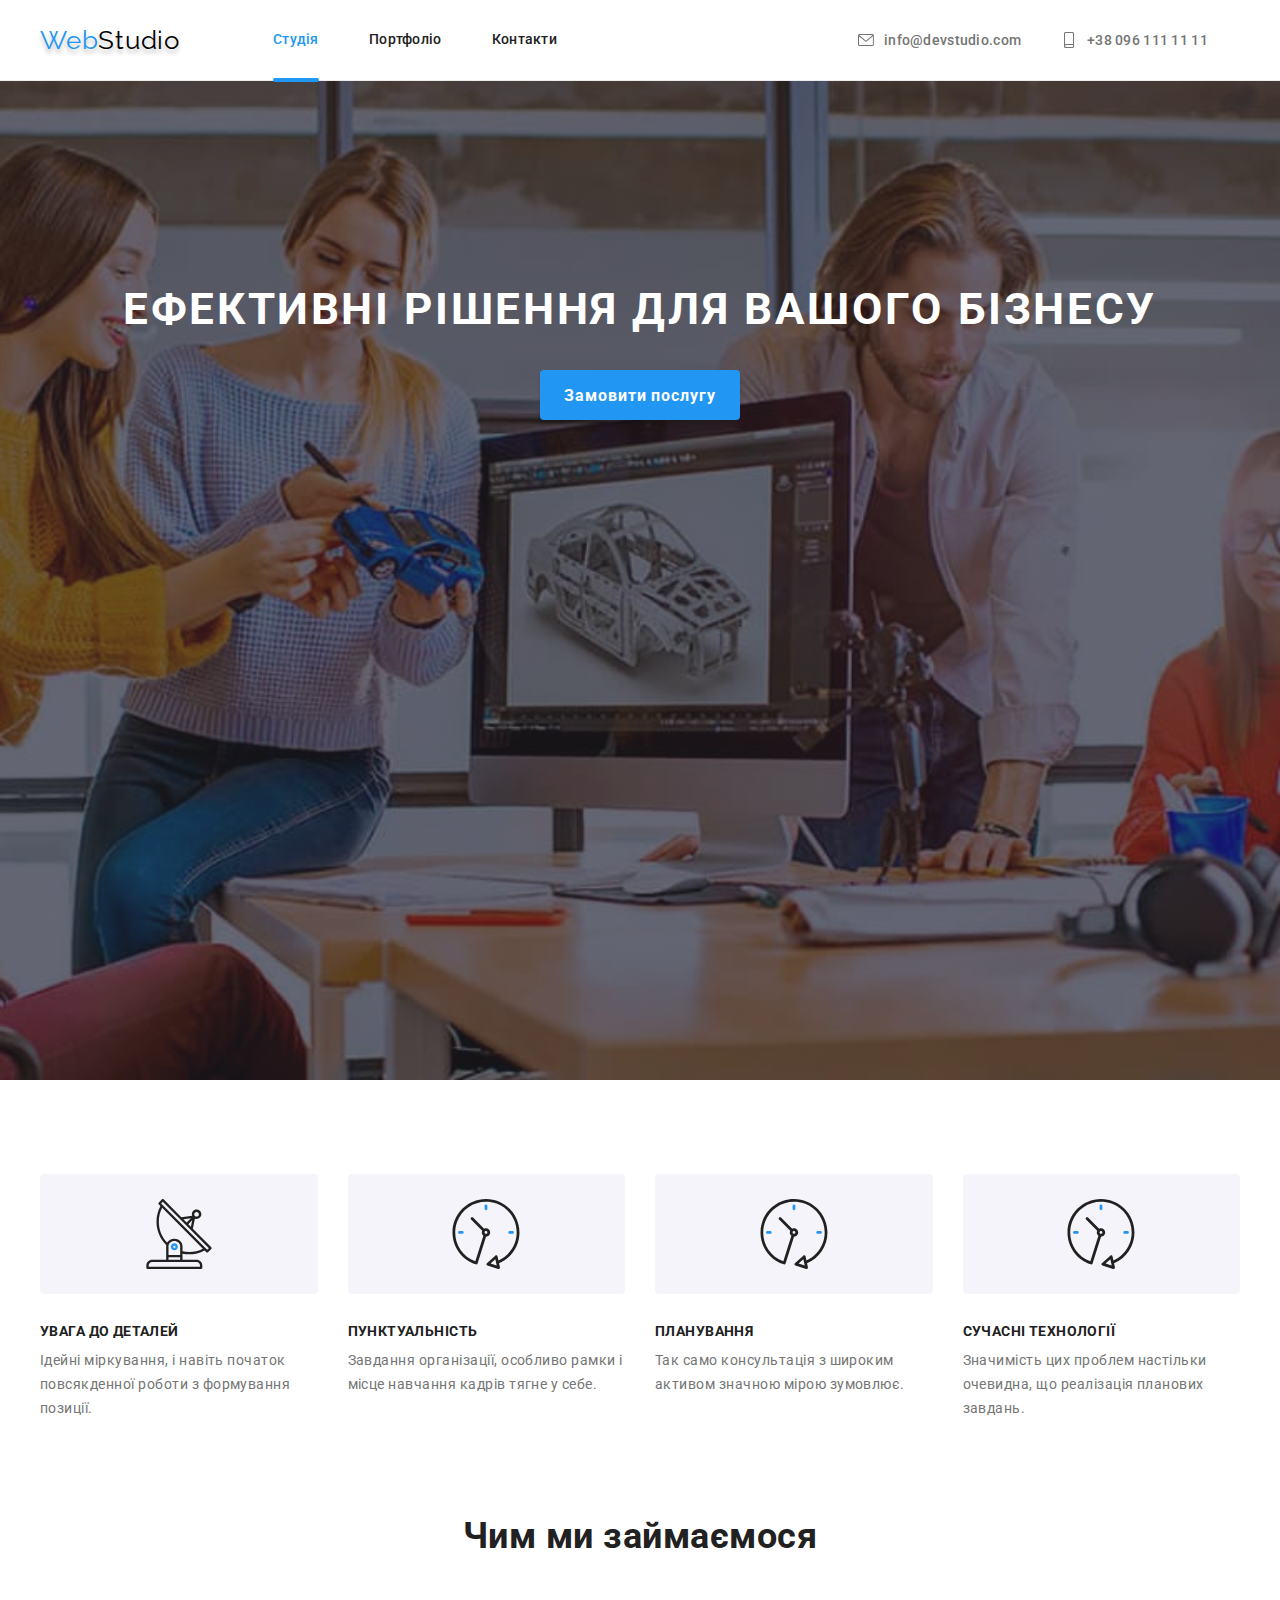
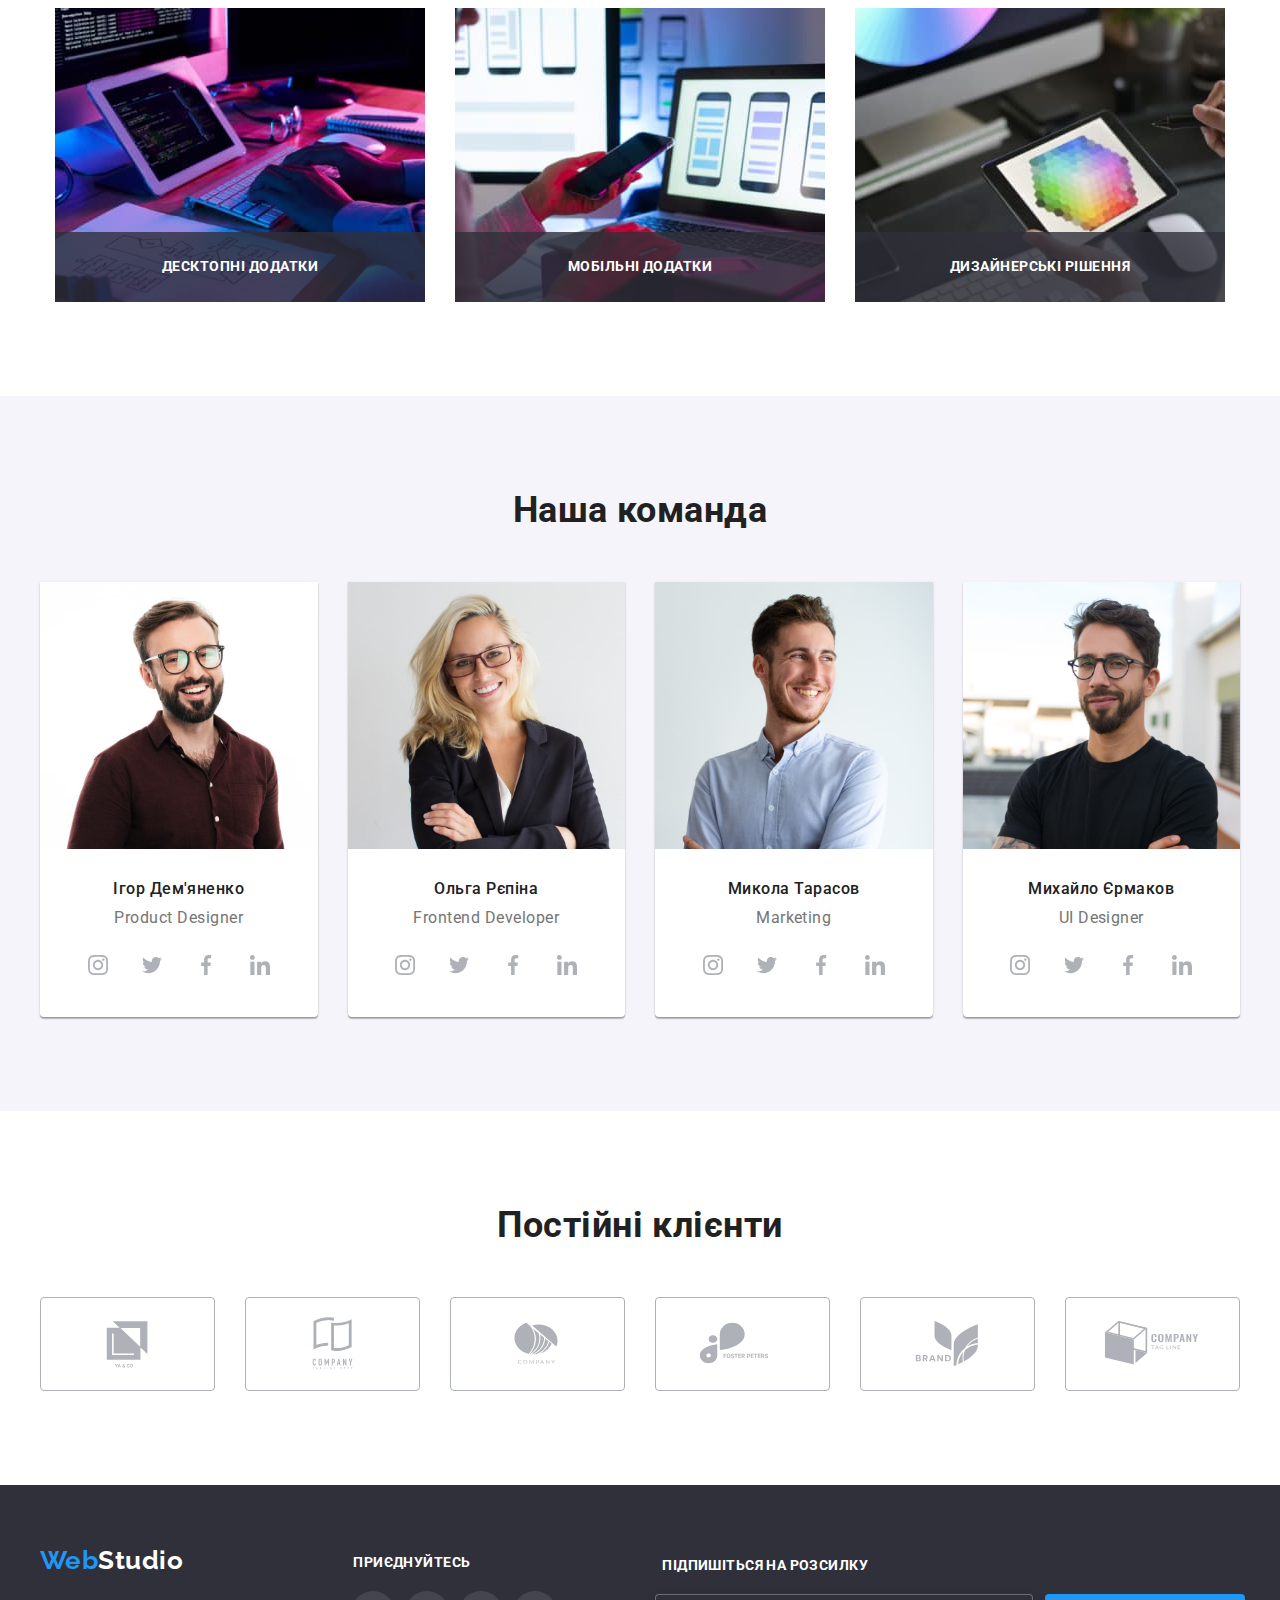
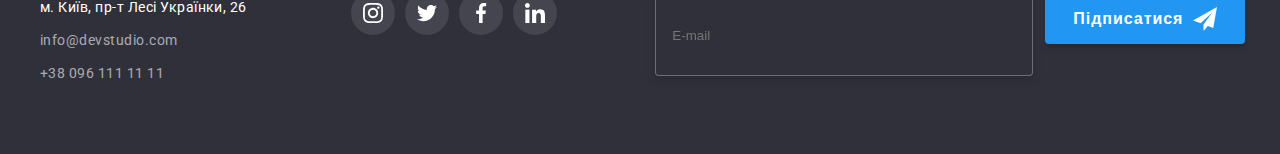
==== commit fcd19603: "footer" ====
--- a/index.html
+++ b/index.html
@@ -562,10 +562,10 @@
         </div>
       </section>
       <!--section customers-->
-      <section class="customers">
-        <div class="container">
+      <section class="customers section">
+        <div class="customers-container container">
           <h2 class="customers-title">Постійні клієнти</h2>
-          <ul class="customers-list">
+          <ul class="customers-list contacts">
             <li class="customers-item">
               <a class="customers-link"
                 ><svg class="customers-icon" width="106" height="60">
@@ -611,14 +611,14 @@
       <div class="container footer-container">
         <section class="section-addres">
           <h2 class="section-addres-title">section-addres</h2>
-          <a class="footer-logo" lang="en" href="./index.html"
+          <a class="footer-logo link" lang="en" href="./index.html"
             ><span class="footer-logo-web">Web</span>Studio</a
           >
-          <address>
-            <ul class="address-list">
+          <address class="address-requisites">
+            <ul class="address-list contacts">
               <li class="address-list-item">
                 <a
-                  class="address-address"
+                  class="address-address link"
                   href="https://goo.gl/maps/a4rHkYme5bzuFaWH6"
                   target="_blank"
                   rel="noopener noreferrer"
@@ -626,12 +626,12 @@
                 >
               </li>
               <li class="address-list-item">
-                <a class="address-mail" href="mailto:info@devstudio.com"
+                <a class="address-contacts link" href="mailto:info@devstudio.com"
                   >info@devstudio.com</a
                 >
               </li>
               <li class="address-list-item">
-                <a class="address-tel" href="tel:+30961111111"
+                <a class="address-contacts link" href="tel:+30961111111"
                   >+38 096 111 11 11</a
                 >
               </li>
@@ -641,7 +641,7 @@
         <!--join-->
         <section class="join">
           <h3 class="join-title">приєднуйтесь</h3>
-          <ul class="join-soc-list">
+          <ul class="join-soc-list contacts">
             <li class="join-soc-item">
               <a class="join-soc-link soc-link" href="#"
                 ><svg class="join-soc-icon" width="20" height="20">
@@ -673,16 +673,15 @@
         <!--email-list-->
         <section class="email-list">
           <h2 class="section-addres-title">section-addres</h2>
+          <form class="email-list-form">
           <strong class="join-title">Підпишіться на розсилку</strong>
           <div class="email-list-group">
-            <form class="email-list-form">
               <input
                 type="text"
                 name="user-email"
                 class="email-list-input"
                 placeholder="E-mail"
               />
-            </form>
             <button class="email-list-button" type="submit">
               Підписатися
               <svg class="email-list-icon">
@@ -690,10 +689,10 @@
               </svg>
             </button>
           </div>
+          </form>
         </section>
       </div>
     </footer>
-    
     </div>
     <script src="./js/modal.js"></script>
     <script src="./js/mobile-menu.js"></script>
--- a/css/main.min.css
+++ b/css/main.min.css
@@ -1 +1 @@
-:root{--color-textarea: rgba(117, 117, 117, 0.5);--backdrop-bg: rgba(0, 0, 0, 0.2);--color-overley-bg: rgba(33, 150, 243, 0.9);--transition-hover-focus: 250ms cubic-bezier(0.4, 0, 0.2, 1);--color-bg-icon: rgba(255, 255, 255, 0.1);--icon-color: #afb1b8;--font-ral: "Raleway", sans-serif;--color-logo: #000000;--color-title: #212121;--color-text: #757575;--color-hover-focus: #2196f3;--color-background: #2f303a;--color-section-title: #ffffff;--color-section-btn: #d9d9d9;--team-background: #f5f4fa;--color-footer-logo: #ffffff;--color-footer-mail: rgba(255, 255, 255, 0.6);--portfolio-background: #f5f5f5}body{margin:0;background-color:var(--color-section-title);color:var(--color-text);font-family:"roboto";letter-spacing:.03em}@media screen and (max-width: 767px){main{padding-top:60px}}@media screen and (min-width: 768px){main{padding-top:80px}}img{display:block;width:100%;height:auto}textarea{resize:none}h1,h2,h3,h4,h5,h6,p{margin:0}ul{list-style:none;margin:0;padding:0}body{font-family:"Roboto",sans-serif;color:#212121}img{display:block}.hide{border:0;clip:rect(1px, 1px, 1px, 1px);-webkit-clip-path:inset(50%);clip-path:inset(50%);height:1px;margin:-1px;overflow:hidden;padding:0;position:absolute;width:1px;word-wrap:normal !important}.team-container,.do-container,.features__container,.solutions__container,.header__container{padding-left:15px;padding-right:15px;margin:0 auto}@media screen and (max-width: 767px){.team-container,.do-container,.features__container,.solutions__container,.header__container{max-width:450px}}@media screen and (min-width: 768px){.team-container,.do-container,.features__container,.solutions__container,.header__container{width:738px}}@media screen and (min-width: 1200px){.team-container,.do-container,.features__container,.solutions__container,.header__container{width:1200px}}.team,.do,.features,.solutions{padding-top:94px;padding-bottom:94px}@media screen and (max-width: 1199px){.team,.do,.features,.solutions{padding-top:60px;padding-bottom:60px}}.worcker-soc-list,.team-list,.do-top-title,.items,.features__list,.list-links,.contacts__container,.menu__container{padding:0;margin:0;list-style:none}.list-links__link,.contacts__conect,.menu__contacts,.menu__portfolio,.menu__studio{text-decoration:none}.do{padding-top:0px}.email-list{margin-left:93px}.email-list-group{display:flex}.email-list-input{width:358px;height:50px;margin-right:12px;padding-left:16px;align-items:center;color:rgba(255,255,255,.6);background-color:rgba(0,0,0,0);border:1px solid rgba(255,255,255,.3);filter:drop-shadow(0px 4px 4px rgba(0, 0, 0, 0.15));border-radius:4px}.email-list-input:hover,.email-list-input:focus{outline:0;outline-offset:0}.email-list-button{width:200px;height:50px;display:flex;align-items:center;text-align:center;padding-left:28px;padding-right:28px;font-weight:700;font-size:16px;line-height:30px;letter-spacing:.06em;color:var(--color-footer-logo);background:var(--color-hover-focus);box-shadow:0px 4px 4px rgba(0,0,0,.15);border-radius:4px;border:0;cursor:pointer}.email-list-button:hover,.email-list-button:focus{background:var(--color-hover-focus)}.email-list-icon{margin-left:10px;width:24px;height:24px;fill:var(--color-footer-logo)}.join{margin-left:70px}.join-title{text-align:left;margin-bottom:20px;font-family:"Roboto";font-style:normal;font-weight:700;font-size:14px;line-height:1.1428;letter-spacing:.03em;text-transform:uppercase;color:var(--color-footer-logo);display:block;justify-content:center;align-items:center}.join-soc-list{display:flex;gap:10px}.join-soc-item{width:44px;height:44px}.join-soc-link{transition:background-color var(--transition-hover-focus);width:100%;height:100%;background-color:var(--color-bg-icon);border-radius:50%;display:flex;align-items:center;justify-content:center}.join-soc-link:hover,.join-soc-link:focus{background-color:var(--color-hover-focus)}.join-soc-link{fill:var(--color-footer-logo)}.header{border-bottom:1px solid #ececec;background:var(--color-section-title);position:fixed;top:0;left:0;z-index:10;width:100%}@media screen and (max-width: 767px){.header{min-height:60px}}@media screen and (min-width: 768px){.header{min-height:80px}}@media screen and (min-width: 1200px){.header__container{display:flex;align-items:center}}.header__nav{display:flex;align-items:center}@media screen and (max-width: 767px){.header__nav{min-height:60px}}@media screen and (min-width: 768px){.header__nav{min-height:80px}}@media screen and (max-width: 1199px){.header__nav{justify-content:space-between;flex-direction:row}}.logo{font-family:var(--font-ral);font-size:26px;line-height:1.1923;letter-spacing:.03em;color:var(--color-logo);text-shadow:0px 4px 4px rgba(0,0,0,.25);text-decoration:none}.header__logo{margin-right:93px}.header__web{color:var(--color-hover-focus)}.menu-btn{display:block;margin:0;padding:0;border:none;background-color:rgba(0,0,0,0);z-index:1}.menu-btn .icon-cross{display:none}.menu-btn.is-open .icon-cross{display:block}.menu-btn.is-open .icon-menu{display:none}@media screen and (min-width: 767px){.menu-btn{display:none}}.menu-mobile__icon{fill:currentColor;cursor:pointer;transition:color var(--transition-hover-focus)}.menu-mobile__icon:focus,.menu-mobile__icon:hover{fill:var(--color-hover-focus)}.menu-mobile__container{display:flex;align-items:center;justify-content:center}@media screen and (max-width: 767px){.menu-mobile__container{display:none}.menu-mobile__container.is-open{display:block;position:absolute;top:0;left:50%;translate:-50%;overflow:scroll;max-width:480px;width:100vw;height:100vh;padding-top:48px;padding-left:40px;padding-right:40px;background:var(--color-section-title)}}@media screen and (max-width: 767px){.menu__container{margin-bottom:366px}}@media screen and (min-width: 768px){.menu__container{display:flex;justify-content:space-between;width:282px;margin-right:46px}}@media screen and (min-width: 1200px){.menu__container{width:284px;margin-right:301px}}@media screen and (max-width: 767px){.menu__list{margin-bottom:32px}.menu__list:nth-child(3){margin-bottom:0}}.menu__studio{font-weight:500;letter-spacing:.02em;color:var(--color-title);transition:color var(--transition-hover-focus)}.menu__studio:hover,.menu__studio:focus{color:var(--color-hover-focus)}@media screen and (max-width: 767px){.menu__studio{font-size:40px;line-height:.85}}@media screen and (min-width: 768px){.menu__studio{font-size:14px;line-height:1.14}}.menu__studio.current{align-items:center;color:var(--color-hover-focus)}@media screen and (min-width: 768px){.menu__studio.current::after{content:"";position:relative;top:30px;display:block;width:100%;height:4px;background-color:var(--color-hover-focus);border-radius:2px}}.menu__portfolio{font-weight:500;letter-spacing:.02em;color:var(--color-title);transition:color var(--transition-hover-focus)}.menu__portfolio:hover,.menu__portfolio:focus{color:var(--color-hover-focus)}@media screen and (max-width: 767px){.menu__portfolio{font-size:40px;line-height:.85}}@media screen and (min-width: 768px){.menu__portfolio{font-size:14px;line-height:1.14}}.menu__portfolio.current{align-items:center;color:var(--color-hover-focus)}@media screen and (min-width: 768px){.menu__portfolio.current::after{content:"";position:relative;top:30px;display:block;width:100%;height:4px;background-color:var(--color-hover-focus);border-radius:2px}}.menu__contacts{font-weight:500;letter-spacing:.02em;color:var(--color-title);transition:color var(--transition-hover-focus)}.menu__contacts:hover,.menu__contacts:focus{color:var(--color-hover-focus)}@media screen and (max-width: 767px){.menu__contacts{font-size:40px;line-height:.85}}@media screen and (min-width: 768px){.menu__contacts{font-size:14px;line-height:1.14}}.contacts__container{display:flex}@media screen and (max-width: 767px){.contacts__container{margin-bottom:64px;flex-direction:column-reverse}}@media screen and (min-width: 768px){.contacts__container{flex-direction:column}}@media screen and (min-width: 1200px){.contacts__container{flex-direction:row}}@media screen and (min-width: 1200px){.contacts__item{margin-right:40px}.contacts__item:last-child{margin-right:0}}@media screen and (max-width: 767px){.contacts__item:last-child{margin-bottom:32px}}.contacts__conect{color:var(--color-text);font-weight:500;letter-spacing:.02em}@media screen and (max-width: 767px){.contacts__conect{font-size:24px;line-height:.33}.contacts__conect.contacts__conect--position{font-size:34px;line-height:1.17;color:var(--color-hover-focus)}}@media screen and (min-width: 768px){.contacts__conect{display:flex;align-items:center;font-size:14px;line-height:1.16;transition:color var(--transition-hover-focus)}}@media screen and (min-width: 768px)and (max-width: 1199px){.contacts__conect{margin-bottom:10px}}@media screen and (min-width: 768px){.contacts__conect:hover,.contacts__conect:focus{color:var(--color-hover-focus)}}.contacts__icon{width:16px;height:16px;margin-right:10px;fill:currentColor;transition:color var(--transition-hover-focus)}.contacts__icon:focus,.contacts__icon:hover{fill:var(--color-hover-focus)}@media screen and (max-width: 767px){.contacts__icon{display:none}}@media screen and (max-width: 1199px){.contacts__icon{width:14px;height:14px}}.list-links{display:flex;flex-direction:row;align-items:center;height:22px}@media screen and (min-width: 767px){.list-links{display:none}}.list-links__item{padding-left:10px;padding-right:10px;border-right:1px solid rgba(33,33,33,.2)}.list-links__item:nth-child(1){padding-left:0}.list-links__item:nth-child(4){padding-right:0;border-right:none}.list-links__link{font-weight:500;font-size:18px;line-height:.81;letter-spacing:.02em;color:var(--color-hover-focus)}.solutions{background-color:var(--color-background);padding-top:118px;padding-bottom:118px;background-repeat:no-repeat;background-position:center;background-size:cover;text-align:center}@media screen and (max-width: 767px){.solutions{background-image:linear-gradient(rgba(47, 48, 58, 0.4), rgba(47, 48, 58, 0.4)),url(../images/img-bg480.jpg);height:400px;margin-left:auto;margin-right:auto}}@media screen and (min-width: 768px){.solutions{background-image:linear-gradient(rgba(47, 48, 58, 0.4), rgba(47, 48, 58, 0.4)),url(../images/img-bg768.jpg);height:400px;margin-left:auto;margin-right:auto}}@media screen and (min-width: 1200px){.solutions{background-image:linear-gradient(rgba(47, 48, 58, 0.4), rgba(47, 48, 58, 0.4)),url(../images/img-bg1600.jpg);height:600px;margin-left:auto;margin-right:auto;padding-top:200px;padding-bottom:200px}}@media screen and (max-width: 767px)and (min-device-pixel-ratio: 2),screen and (max-width: 767px)and (-webkit-min-device-pixel-ratio: 2),screen and (max-width: 767px)and (min-resolution: 192dpi),screen and (max-width: 767px)and (min-resolution: 2dppx){.hero{background-image:linear-gradient(rgba(47, 48, 58, 0.4), rgba(47, 48, 58, 0.4)),url(../images/img-bg480@2x.jpg)}}@media screen and (min-width: 768px)and (min-device-pixel-ratio: 2),screen and (min-width: 768px)and (-webkit-min-device-pixel-ratio: 2),screen and (min-width: 768px)and (min-resolution: 192dpi),screen and (min-width: 768px)and (min-resolution: 2dppx){.hero{background-image:linear-gradient(rgba(47, 48, 58, 0.4), rgba(47, 48, 58, 0.4)),url(../images/img-bg768@2x.jpg)}}@media screen and (min-width: 1200px)and (min-device-pixel-ratio: 2),screen and (min-width: 1200px)and (-webkit-min-device-pixel-ratio: 2),screen and (min-width: 1200px)and (min-resolution: 192dpi),screen and (min-width: 1200px)and (min-resolution: 2dppx){.hero{background-image:linear-gradient(rgba(47, 48, 58, 0.4), rgba(47, 48, 58, 0.4)),url(../images/img-bg1600@2x.jpg)}}.solutions__title{color:var(--color-section-title);text-align:center;letter-spacing:.06em;text-transform:uppercase;margin-bottom:30px;margin-top:0px}@media screen and (max-width: 1199px){.solutions__title{font-size:26px;line-height:1.61}}@media screen and (min-width: 1200px){.solutions__title{font-size:44px;line-height:1.36}}.solutions__btn{color:var(--color-section-title);background-color:var(--color-hover-focus);font-family:"Roboto";font-weight:700;font-size:16px;line-height:1.9;letter-spacing:.06em;cursor:pointer;border-radius:4px;border:1px solid rgba(0,0,0,0);box-shadow:0px 4px 4px rgba(0,0,0,.15);padding-top:10px;padding-bottom:10px;width:200px;height:50px;transition-property:background-color;transition-duration:250ms;transition-timing-function:cubic-bezier(0.4, 0, 0.2, 1)}.solutions__btn:hover{background-color:var(--color-hover-focus)}@media screen and (min-width: 768px){.features__list{display:flex;flex-wrap:wrap}}.features__item{margin-right:30px;margin-bottom:30px}@media screen and (max-width: 767px){.features__item{margin-right:0px}.features__item:last-child{margin-bottom:0}}@media screen and (min-width: 768px){.features__item{flex-basis:calc((100% - 30px)/2)}}@media screen and (min-width: 768px)and (max-width: 1199px){.features__item:nth-child(even){margin-right:0}}@media screen and (min-width: 768px){.features__item:nth-last-child(-n+2){margin-bottom:0}}@media screen and (min-width: 1200px){.features__item{flex-basis:calc((100% - 90px)/4);margin-right:30px;margin-bottom:0}.features__item:last-child{margin-right:0}}.features__item-container{display:flex;align-items:center;justify-content:center;height:120px;margin-bottom:30px;background:var(--team-background);border-radius:4px}.features__title{letter-spacing:.03em;font-weight:700;font-size:14px;line-height:1.1;margin-top:0px;margin-bottom:10px}@media screen and (max-width: 767px){.features__title{text-align:center}}.features__text{color:var(--color-text);font-size:14px;line-height:1.7;margin-top:0px;margin-bottom:0px}@media screen and (max-width: 1199px){.do{display:none}}.do-title{font-weight:700;font-size:36px;line-height:1.2;margin:0px;text-align:center}.items{display:flex;justify-content:center}.items-box{padding-top:50px;padding-bottom:0px;margin-right:30px;position:relative;z-index:-1}.items-box:last-child{margin-right:0px}.items-box::before{content:"";width:370px;height:70px;background-color:rgba(47,48,58,.8);position:absolute;bottom:0}.do-top{position:relative}.do-top-title{font-weight:700;font-size:14px;line-height:1.14;text-transform:uppercase;color:var(--color-section-title);position:absolute;bottom:27px;left:50%;translate:-50%}.team{background-color:var(--team-background)}.team-title{margin-bottom:30px;margin-top:0px;text-align:center;font-weight:700}@media screen and (max-width: 1199px){.team-title{font-size:28px;line-height:1.17}}@media screen and (min-width: 1200px){.team-title{font-size:36px;line-height:1.16;margin-bottom:50px}}@media screen and (min-width: 768px){.team-list{display:flex;flex-wrap:wrap}}.team-worcker{margin-right:30px;margin-bottom:30px;box-shadow:0px 1px 3px rgba(0,0,0,.12),0px 1px 1px rgba(0,0,0,.14),0px 2px 1px rgba(0,0,0,.2);border-radius:0px 0px 4px 4px;background-color:var(--color-section-title)}@media screen and (max-width: 767px){.team-worcker{margin-right:0px}.team-worcker:last-child{margin-bottom:0}}@media screen and (min-width: 768px){.team-worcker{flex-basis:calc((100% - 30px)/2)}}@media screen and (min-width: 768px)and (max-width: 1199px){.team-worcker:nth-child(even){margin-right:0}}@media screen and (min-width: 768px){.team-worcker:nth-last-child(-n+2){margin-bottom:0}}@media screen and (min-width: 1200px){.team-worcker{flex-basis:calc((100% - 90px)/4);margin-right:30px;margin-bottom:0}.team-worcker:last-child{margin-right:0}}.worcker{text-align:center}.worcker-title{font-weight:500;font-size:16px;line-height:1.2;margin-top:30px;margin-bottom:0px}.worcker-text{color:var(--color-text);font-size:16px;line-height:1.2;margin-top:10px;margin-bottom:0px}.worcker-soc-list{display:flex;align-items:center;justify-content:center}.worcker-soc-link{display:flex;align-items:center;justify-content:center;background-position:50% 50%;width:44px;height:44px;margin:16px 5px 30px 5px;color:var(--icon-color);border-radius:50%;transition:color background-color var(--transition-hover-focus)}.worcker-soc-link:focus,.worcker-soc-link:hover{background-color:var(--color-hover-focus);color:var(--color-footer-logo)}.worcker-soc-icon{fill:currentColor}.customers{padding-top:99px;padding-bottom:94px}.customers-title{margin-bottom:50px;text-align:center;font-size:36px;line-height:1.1666;letter-spacing:.03em;color:var(--color-title)}.customers-list{justify-content:space-between;gap:30px;display:flex;list-style:none}.customers-item{width:170px;height:92px}.customers-link{transition:border var(--transition-hover-focus);width:100%;height:100%;background-color:var(--color-footer-logo);display:flex;align-items:center;justify-content:center;border:1px solid #afb1b8;border-radius:4px;cursor:pointer}.customers-link:hover,.customers-link:focus{border:1px solid var(--color-hover-focus)}.customers-icon{transition:fill var(--transition-hover-focus);fill:var(--icon-corlor)}.customers-link:hover .customers-icon,.customers-link:focus .customers-icon{fill:var(--color-hover-focus)}.footer{padding-top:60px;padding-bottom:60px;background:var(--color-background)}.footer-container{display:flex}.section-addres-title{position:absolute;width:1px;height:1px;margin:-1px;border:0;padding:0;white-space:nowrap;-webkit-clip-path:inset(100%);clip-path:inset(100%);clip:rect(0 0 0 0);overflow:hidden}.footer-logo{padding-bottom:20px;display:flex;font-family:var(--font-ral);font-style:normal;font-weight:700;font-size:26px;line-height:1.1923;letter-spacing:.03em;color:var(--color-footer-logo);text-decoration:none}.footer-logo-web{color:var(--color-hover-focus)}.address-list{list-style:none}.address-list>.address-list-item:not(:last-child){margin-bottom:9px}.address-list-item{font-size:14px;font-weight:400;line-height:1.7142;letter-spacing:.03em;font-style:normal}.address-address{transition:color var(--transition-hover-focus);color:var(--color-section-title);text-decoration:none}.address-address:hover,.address-address:focus{color:var(--color-hover-focus)}.address-mail{transition:color var(--transition-hover-focus);color:var(--color-footer-mail);text-decoration:none}.address-mail:hover,.address-mail:focus{color:var(--color-hover-focus)}.address-tel{transition:color var(--transition-hover-focus);color:var(--color-footer-mail);text-decoration:none}.address-tel:hover,.address-tel:focus{color:var(--color-hover-focus)}.portfolio{padding-top:94px;padding-bottom:94px}.portfolio-title{position:absolute;width:1px;height:1px;margin:-1px;border:0;padding:0;white-space:nowrap;-webkit-clip-path:inset(100%);clip-path:inset(100%);clip:rect(0 0 0 0);overflow:hidden}.portfolio-list{margin-bottom:50px;justify-content:center;display:flex;list-style:none}.portfolio-list>.portfolio-list-item:not(:last-child){margin-right:8px}.portfolio-list-item{background:var(--team-background);border-radius:4px}.portfolio-list-item:hover,.portfolio-list-item:focus{box-shadow:0px 3px 1px rgba(0,0,0,.1),0px 1px 2px rgba(0,0,0,.08),0px 2px 2px rgba(0,0,0,.12)}.btn-filters{border-radius:4px;transition:background var(--transition-hover-focus),color var(--transition-hover-focus);padding:6px 22px;font-family:"Roboto",sans-serif;font-weight:500;font-style:normal;font-size:16px;line-height:1.625;text-align:center;letter-spacing:.03em;border:none;color:var(--color-title)}.btn-filters:hover,.btn-filters:focus{background:var(--color-hover-focus);color:var(--portfolio-background)}.project{display:flex;gap:30px;flex-wrap:wrap;list-style:none}.project-items{transition:box-shadow var(--transition-hover-focus);background:var(--color-section-title);flex-basis:calc((100% - 600px)/3)}.project-items:hover{box-shadow:0px 1px 1px rgba(0,0,0,.12),0px 4px 4px rgba(0,0,0,.06),1px 4px 6px rgba(0,0,0,.16)}.project-top{overflow:hidden;position:relative}.project-top-text{overflow:auto;transition:transform var(--transition-hover-focus);transform:translateY(100%);height:100%;padding:63px 24px;background-color:var(--color-overley-bg);top:0;position:absolute;font-size:18px;line-height:1.5555;letter-spacing:.03em;color:var(--color-section-title)}.project-items:hover .project-top-text{transform:translateY(0)}.project-name{border:1px solid #eee;padding-top:20px;padding-right:24px;padding-bottom:20px;padding-left:24px}.prodject-item{max-width:100%}.project-title{font-size:18px;line-height:2;letter-spacing:.06em;color:var(--color-title)}.project-text{font-size:16px;line-height:1.875;letter-spacing:.03em;color:var(--color-text)}.backdrop{position:fixed;top:0;left:0;z-index:1;width:100%;height:100%;background-color:var(--backdrop-bg);overflow-y:scroll;opacity:1;transition:opacity var(--transition-hover-focus),visibility var(--transition-hover-focus)}.backdrop.is-hidden{opacity:0;pointer-events:none}@media screen and (max-width: 767px){.backdrop{padding-top:93px;padding-bottom:94px;padding-left:15px;padding-right:15px}}@media screen and (max-width: 1199px){.backdrop{padding-top:208px;padding-bottom:207px;padding-left:159px;padding-right:159px}}@media screen and (min-width: 1200px){.backdrop{padding-top:221px;padding-bottom:222px;padding-left:536px;padding-right:536px}}.modal{position:absolute;top:50%;left:50%;translate:-50% -50%;background:var(--color-section-title);box-shadow:0px 1px 3px rgba(0,0,0,.12),0px 1px 1px rgba(0,0,0,.14),0px 2px 1px rgba(0,0,0,.2);border-radius:4px;transform:scale(1);transition:transform var(--transition-hover-focus);align-items:center;justify-content:center}.backdrop.is-hidden .modal{transform:scale(0.9)}@media screen and (max-width: 479px){.modal{padding-left:8px;padding-right:8px}}@media screen and (max-width: 1199px){.modal{width:100%;max-width:450px;padding-top:8px}}@media screen and (min-width: 1200px){.modal{width:528px;height:581px}}.modal-button{display:flex;width:30px;height:30px;margin-right:8px;margin-left:auto;margin-bottom:auto;border-radius:50%;background:var(--color-footer-logo);border:1px solid rgba(0,0,0,.1);cursor:pointer;align-items:center;justify-content:center;transition:transform color var(--transition-hover-focus)}@media screen and (max-width: 479px){.modal-button{margin-right:0px}}.modal-button:focus,.modal-button:hover{color:var(--color-hover-focus)}@media screen and (min-width: 1200px){.modal-button{margin-top:8px}}.modal-button-icon{fill:currentColor}.modal-title{margin-top:2px;margin-bottom:12px;font-weight:700;font-size:20px;line-height:1.15;letter-spacing:.03em;text-align:center;color:var(--color-title)}@media screen and (max-width: 1199px){.modal-title{padding-left:40px;padding-right:40px}}.modal-form{margin-left:auto;margin-right:auto}@media screen and (min-width: 480px){.modal-form{padding-left:40px;padding-right:40px}}@media screen and (max-width: 1199px){.modal-form{padding-bottom:40px}}@media screen and (min-width: 1200px){.modal-form{width:528px}}.modal-name{font-weight:400;font-size:12px;line-height:1.16;letter-spacing:.01em;color:var(--color-text);margin:0;padding:0;text-align:start}.input-data{display:flex;flex-direction:column;margin-bottom:10px;position:relative}.input-data:nth-child(4){margin-bottom:0px}.modal-input{margin:0;padding-top:12px;padding-bottom:12px;padding-left:42px;height:40px;color:var(--color-title);border:1px solid rgba(33,33,33,.2);border-radius:4px;cursor:pointer;outline:none;transition:border-color var(--transition-hover-focus)}.input-data-hover:focus-within .modal-input{border-color:var(--color-hover-focus)}@media screen and (max-width: 479px){.modal-input{width:100%}}@media screen and (min-width: 480px){.modal-input{width:370px}}@media screen and (min-width: 1200px){.modal-input{width:448px}}.modal-icon{position:absolute;top:50%;left:14px;width:18px;height:18px;transition:fill var(--transition-hover-focus)}.input-data-hover:focus-within .modal-icon{fill:var(--color-hover-focus)}.modal-textarea{margin:0;padding:12px 16px;height:120px;border:1px solid rgba(33,33,33,.2);border-radius:4px;cursor:pointer;outline:none;color:var(--color-title);transition:border-color var(--transition-hover-focus)}.modal-textarea:focus-visible{border-color:var(--color-hover-focus)}.policy{margin-top:10px}.check-text{color:var(--color-text);display:flex;align-items:center;position:relative;justify-content:center;margin-bottom:0px;cursor:pointer}@media screen and (max-width: 1199px){.check-text{margin-top:20px;font-size:12px;line-height:1.16}}@media screen and (min-width: 1200px){.check-text{margin-top:28px;font-size:14px;line-height:1.71}}.check-text span{width:16px;height:15px;border-radius:2px;border:2px solid var(--color-title);margin-right:7px;display:flex;align-items:center;justify-content:center;fill:rgba(0,0,0,0)}.modal-policy:checked+.check-text span{background-color:var(--color-hover-focus);fill:var(--color-footer-logo);border-color:rgba(0,0,0,0)}.check-text span{transition:fill var(--transition-hover-focus)}.policy-contract{letter-spacing:.03em;-webkit-text-decoration-line:underline;text-decoration-line:underline;color:var(--color-hover-focus);margin-left:7px}.modal-button-send{width:200px;height:50px;margin-top:30px;background:var(--color-hover-focus);box-shadow:0px 4px 4px rgba(0,0,0,.15);border-radius:4px;border:none;font-weight:700;font-size:16px;line-height:1.87;letter-spacing:.06em;color:var(--color-footer-logo);cursor:pointer;transition:background var(--transition-hover-focus)}.modal-button-send:focus,.modal-button-send:hover{background:var(--color-hover-focus)}/*# sourceMappingURL=main.min.css.map */+:root{--color-textarea: rgba(117, 117, 117, 0.5);--backdrop-bg: rgba(0, 0, 0, 0.2);--color-overley-bg: rgba(33, 150, 243, 0.9);--transition-hover-focus: 250ms cubic-bezier(0.4, 0, 0.2, 1);--color-bg-icon: rgba(255, 255, 255, 0.1);--icon-color: #afb1b8;--font-ral: "Raleway", sans-serif;--color-logo: #000000;--color-title: #212121;--color-text: #757575;--color-hover-focus: #2196f3;--color-background: #2f303a;--color-section-title: #ffffff;--color-section-btn: #d9d9d9;--team-background: #f5f4fa;--color-footer-logo: #ffffff;--color-footer-mail: rgba(255, 255, 255, 0.6);--portfolio-background: #f5f5f5}body{margin:0;background-color:var(--color-section-title);color:var(--color-text);font-family:"roboto";letter-spacing:.03em}@media screen and (max-width: 767px){main{padding-top:60px}}@media screen and (min-width: 768px){main{padding-top:80px}}img{display:block;width:100%;height:auto}textarea{resize:none}h1,h2,h3,h4,h5,h6,p{margin:0}ul{list-style:none;margin:0;padding:0}body{font-family:"Roboto",sans-serif;color:#212121}img{display:block}.hide{border:0;clip:rect(1px, 1px, 1px, 1px);-webkit-clip-path:inset(50%);clip-path:inset(50%);height:1px;margin:-1px;overflow:hidden;padding:0;position:absolute;width:1px;word-wrap:normal !important}.footer-container,.customers-container,.team-container,.do-container,.features__container,.solutions__container,.header__container{padding-left:15px;padding-right:15px;margin:0 auto}@media screen and (max-width: 767px){.footer-container,.customers-container,.team-container,.do-container,.features__container,.solutions__container,.header__container{max-width:450px}}@media screen and (min-width: 768px){.footer-container,.customers-container,.team-container,.do-container,.features__container,.solutions__container,.header__container{width:738px}}@media screen and (min-width: 1200px){.footer-container,.customers-container,.team-container,.do-container,.features__container,.solutions__container,.header__container{width:1200px}}.customers,.team,.do,.features,.solutions{padding-top:94px;padding-bottom:94px}@media screen and (max-width: 1199px){.customers,.team,.do,.features,.solutions{padding-top:60px;padding-bottom:60px}}.address-list,.customers-list,.worcker-soc-list,.team-list,.do-top-title,.items,.features__list,.list-links,.contacts__container,.menu__container,.join-soc-list{padding:0;margin:0;list-style:none}.address-contacts,.address-address,.footer-logo,.list-links__link,.contacts__conect,.menu__contacts,.menu__portfolio,.menu__studio{text-decoration:none}.do{padding-top:0px}.email-list{margin-left:93px}.email-list-group{display:flex}.email-list-input{width:358px;height:50px;margin-right:12px;padding-left:16px;align-items:center;color:rgba(255,255,255,.6);background-color:rgba(0,0,0,0);border:1px solid rgba(255,255,255,.3);filter:drop-shadow(0px 4px 4px rgba(0, 0, 0, 0.15));border-radius:4px}.email-list-input:hover,.email-list-input:focus{outline:0;outline-offset:0}.email-list-button{width:200px;height:50px;display:flex;align-items:center;text-align:center;padding-left:28px;padding-right:28px;font-weight:700;font-size:16px;line-height:30px;letter-spacing:.06em;color:var(--color-footer-logo);background:var(--color-hover-focus);box-shadow:0px 4px 4px rgba(0,0,0,.15);border-radius:4px;border:0;cursor:pointer}.email-list-button:hover,.email-list-button:focus{background:var(--color-hover-focus)}.email-list-icon{margin-left:10px;width:24px;height:24px;fill:var(--color-footer-logo)}@media screen and (max-width: 767px){.join{margin-top:60px}}@media screen and (min-width: 768px){.join{margin-left:105px}}@media screen and (max-width: 1199px){.join{text-align:center}}@media screen and (min-width: 1200px){.join{margin-left:70px;margin-top:10px}}.join-title{font-weight:700;font-size:14px;line-height:1.14;text-transform:uppercase;color:var(--color-footer-logo)}@media screen and (min-width: 1200px){.join-title{margin-left:7px}}.join-soc-list{display:flex;align-items:center;justify-content:center;margin-top:20px}.join-soc-link{display:flex;width:44px;height:44px;fill:var(--color-footer-logo);background-color:var(--color-bg-icon);margin-left:5px;margin-right:5px;margin-top:0px;margin-bottom:0px;border-radius:50%;background-position:50% 50%;align-items:center;justify-content:center;transition:background-color var(--transition-hover-focus)}.join-soc-link:focus,.join-soc-link:hover{background-color:var(--color-hover-focus)}.header{border-bottom:1px solid #ececec;background:var(--color-section-title);position:fixed;top:0;left:0;z-index:10;width:100%}@media screen and (max-width: 767px){.header{min-height:60px}}@media screen and (min-width: 768px){.header{min-height:80px}}@media screen and (min-width: 1200px){.header__container{display:flex;align-items:center}}.header__nav{display:flex;align-items:center}@media screen and (max-width: 767px){.header__nav{min-height:60px}}@media screen and (min-width: 768px){.header__nav{min-height:80px}}@media screen and (max-width: 1199px){.header__nav{justify-content:space-between;flex-direction:row}}.logo{font-family:var(--font-ral);font-size:26px;line-height:1.1923;letter-spacing:.03em;color:var(--color-logo);text-shadow:0px 4px 4px rgba(0,0,0,.25);text-decoration:none}.header__logo{margin-right:93px}.header__web{color:var(--color-hover-focus)}.menu-btn{display:block;margin:0;padding:0;border:none;background-color:rgba(0,0,0,0);z-index:1}.menu-btn .icon-cross{display:none}.menu-btn.is-open .icon-cross{display:block}.menu-btn.is-open .icon-menu{display:none}@media screen and (min-width: 767px){.menu-btn{display:none}}.menu-mobile__icon{fill:currentColor;cursor:pointer;transition:color var(--transition-hover-focus)}.menu-mobile__icon:focus,.menu-mobile__icon:hover{fill:var(--color-hover-focus)}.menu-mobile__container{display:flex;align-items:center;justify-content:center}@media screen and (max-width: 767px){.menu-mobile__container{display:none}.menu-mobile__container.is-open{display:block;position:absolute;top:0;left:50%;translate:-50%;overflow:scroll;max-width:480px;width:100vw;height:100vh;padding-top:48px;padding-left:40px;padding-right:40px;background:var(--color-section-title)}}@media screen and (max-width: 767px){.menu__container{margin-bottom:366px}}@media screen and (min-width: 768px){.menu__container{display:flex;justify-content:space-between;width:282px;margin-right:46px}}@media screen and (min-width: 1200px){.menu__container{width:284px;margin-right:301px}}@media screen and (max-width: 767px){.menu__list{margin-bottom:32px}.menu__list:nth-child(3){margin-bottom:0}}.menu__studio{font-weight:500;letter-spacing:.02em;color:var(--color-title);transition:color var(--transition-hover-focus)}.menu__studio:hover,.menu__studio:focus{color:var(--color-hover-focus)}@media screen and (max-width: 767px){.menu__studio{font-size:40px;line-height:.85}}@media screen and (min-width: 768px){.menu__studio{font-size:14px;line-height:1.14}}.menu__studio.current{align-items:center;color:var(--color-hover-focus)}@media screen and (min-width: 768px){.menu__studio.current::after{content:"";position:relative;top:30px;display:block;width:100%;height:4px;background-color:var(--color-hover-focus);border-radius:2px}}.menu__portfolio{font-weight:500;letter-spacing:.02em;color:var(--color-title);transition:color var(--transition-hover-focus)}.menu__portfolio:hover,.menu__portfolio:focus{color:var(--color-hover-focus)}@media screen and (max-width: 767px){.menu__portfolio{font-size:40px;line-height:.85}}@media screen and (min-width: 768px){.menu__portfolio{font-size:14px;line-height:1.14}}.menu__portfolio.current{align-items:center;color:var(--color-hover-focus)}@media screen and (min-width: 768px){.menu__portfolio.current::after{content:"";position:relative;top:30px;display:block;width:100%;height:4px;background-color:var(--color-hover-focus);border-radius:2px}}.menu__contacts{font-weight:500;letter-spacing:.02em;color:var(--color-title);transition:color var(--transition-hover-focus)}.menu__contacts:hover,.menu__contacts:focus{color:var(--color-hover-focus)}@media screen and (max-width: 767px){.menu__contacts{font-size:40px;line-height:.85}}@media screen and (min-width: 768px){.menu__contacts{font-size:14px;line-height:1.14}}.contacts__container{display:flex}@media screen and (max-width: 767px){.contacts__container{margin-bottom:64px;flex-direction:column-reverse}}@media screen and (min-width: 768px){.contacts__container{flex-direction:column}}@media screen and (min-width: 1200px){.contacts__container{flex-direction:row}}@media screen and (min-width: 1200px){.contacts__item{margin-right:40px}.contacts__item:last-child{margin-right:0}}@media screen and (max-width: 767px){.contacts__item:last-child{margin-bottom:32px}}.contacts__conect{color:var(--color-text);font-weight:500;letter-spacing:.02em}@media screen and (max-width: 767px){.contacts__conect{font-size:24px;line-height:.33}.contacts__conect.contacts__conect--position{font-size:34px;line-height:1.17;color:var(--color-hover-focus)}}@media screen and (min-width: 768px){.contacts__conect{display:flex;align-items:center;font-size:14px;line-height:1.16;transition:color var(--transition-hover-focus)}}@media screen and (min-width: 768px)and (max-width: 1199px){.contacts__conect{margin-bottom:10px}}@media screen and (min-width: 768px){.contacts__conect:hover,.contacts__conect:focus{color:var(--color-hover-focus)}}.contacts__icon{width:16px;height:16px;margin-right:10px;fill:currentColor;transition:color var(--transition-hover-focus)}.contacts__icon:focus,.contacts__icon:hover{fill:var(--color-hover-focus)}@media screen and (max-width: 767px){.contacts__icon{display:none}}@media screen and (max-width: 1199px){.contacts__icon{width:14px;height:14px}}.list-links{display:flex;flex-direction:row;align-items:center;height:22px}@media screen and (min-width: 767px){.list-links{display:none}}.list-links__item{padding-left:10px;padding-right:10px;border-right:1px solid rgba(33,33,33,.2)}.list-links__item:nth-child(1){padding-left:0}.list-links__item:nth-child(4){padding-right:0;border-right:none}.list-links__link{font-weight:500;font-size:18px;line-height:.81;letter-spacing:.02em;color:var(--color-hover-focus)}.solutions{background-color:var(--color-background);padding-top:118px;padding-bottom:118px;background-repeat:no-repeat;background-position:center;background-size:cover;text-align:center}@media screen and (max-width: 767px){.solutions{background-image:linear-gradient(rgba(47, 48, 58, 0.4), rgba(47, 48, 58, 0.4)),url(../images/img-bg480.jpg);height:400px;margin-left:auto;margin-right:auto}}@media screen and (min-width: 768px){.solutions{background-image:linear-gradient(rgba(47, 48, 58, 0.4), rgba(47, 48, 58, 0.4)),url(../images/img-bg768.jpg);height:400px;margin-left:auto;margin-right:auto}}@media screen and (min-width: 1200px){.solutions{background-image:linear-gradient(rgba(47, 48, 58, 0.4), rgba(47, 48, 58, 0.4)),url(../images/img-bg1600.jpg);height:600px;margin-left:auto;margin-right:auto;padding-top:200px;padding-bottom:200px}}@media screen and (max-width: 767px)and (min-device-pixel-ratio: 2),screen and (max-width: 767px)and (-webkit-min-device-pixel-ratio: 2),screen and (max-width: 767px)and (min-resolution: 192dpi),screen and (max-width: 767px)and (min-resolution: 2dppx){.hero{background-image:linear-gradient(rgba(47, 48, 58, 0.4), rgba(47, 48, 58, 0.4)),url(../images/img-bg480@2x.jpg)}}@media screen and (min-width: 768px)and (min-device-pixel-ratio: 2),screen and (min-width: 768px)and (-webkit-min-device-pixel-ratio: 2),screen and (min-width: 768px)and (min-resolution: 192dpi),screen and (min-width: 768px)and (min-resolution: 2dppx){.hero{background-image:linear-gradient(rgba(47, 48, 58, 0.4), rgba(47, 48, 58, 0.4)),url(../images/img-bg768@2x.jpg)}}@media screen and (min-width: 1200px)and (min-device-pixel-ratio: 2),screen and (min-width: 1200px)and (-webkit-min-device-pixel-ratio: 2),screen and (min-width: 1200px)and (min-resolution: 192dpi),screen and (min-width: 1200px)and (min-resolution: 2dppx){.hero{background-image:linear-gradient(rgba(47, 48, 58, 0.4), rgba(47, 48, 58, 0.4)),url(../images/img-bg1600@2x.jpg)}}.solutions__title{color:var(--color-section-title);text-align:center;letter-spacing:.06em;text-transform:uppercase;margin-bottom:30px;margin-top:0px}@media screen and (max-width: 1199px){.solutions__title{font-size:26px;line-height:1.61}}@media screen and (min-width: 1200px){.solutions__title{font-size:44px;line-height:1.36}}.solutions__btn{color:var(--color-section-title);background-color:var(--color-hover-focus);font-family:"Roboto";font-weight:700;font-size:16px;line-height:1.9;letter-spacing:.06em;cursor:pointer;border-radius:4px;border:1px solid rgba(0,0,0,0);box-shadow:0px 4px 4px rgba(0,0,0,.15);padding-top:10px;padding-bottom:10px;width:200px;height:50px;transition-property:background-color;transition-duration:250ms;transition-timing-function:cubic-bezier(0.4, 0, 0.2, 1)}.solutions__btn:hover{background-color:var(--color-hover-focus)}@media screen and (min-width: 768px){.features__list{display:flex;flex-wrap:wrap}}.features__item{margin-right:30px;margin-bottom:30px}@media screen and (max-width: 767px){.features__item{margin-right:0px}.features__item:last-child{margin-bottom:0}}@media screen and (min-width: 768px){.features__item{flex-basis:calc((100% - 30px)/2)}}@media screen and (min-width: 768px)and (max-width: 1199px){.features__item:nth-child(even){margin-right:0}}@media screen and (min-width: 768px){.features__item:nth-last-child(-n+2){margin-bottom:0}}@media screen and (min-width: 1200px){.features__item{flex-basis:calc((100% - 90px)/4);margin-right:30px;margin-bottom:0}.features__item:last-child{margin-right:0}}.features__item-container{display:flex;align-items:center;justify-content:center;height:120px;margin-bottom:30px;background:var(--team-background);border-radius:4px}.features__title{letter-spacing:.03em;font-weight:700;font-size:14px;line-height:1.1;margin-top:0px;margin-bottom:10px}@media screen and (max-width: 767px){.features__title{text-align:center}}.features__text{color:var(--color-text);font-size:14px;line-height:1.7;margin-top:0px;margin-bottom:0px}@media screen and (max-width: 1199px){.do{display:none}}.do-title{font-weight:700;font-size:36px;line-height:1.2;margin:0px;text-align:center}.items{display:flex;justify-content:center}.items-box{padding-top:50px;padding-bottom:0px;margin-right:30px;position:relative;z-index:-1}.items-box:last-child{margin-right:0px}.items-box::before{content:"";width:370px;height:70px;background-color:rgba(47,48,58,.8);position:absolute;bottom:0}.do-top{position:relative}.do-top-title{font-weight:700;font-size:14px;line-height:1.14;text-transform:uppercase;color:var(--color-section-title);position:absolute;bottom:27px;left:50%;translate:-50%}.team{background-color:var(--team-background)}.team-title{margin-bottom:30px;margin-top:0px;text-align:center;font-weight:700}@media screen and (max-width: 1199px){.team-title{font-size:28px;line-height:1.17}}@media screen and (min-width: 1200px){.team-title{font-size:36px;line-height:1.16;margin-bottom:50px}}@media screen and (min-width: 768px){.team-list{display:flex;flex-wrap:wrap}}.team-worcker{margin-right:30px;margin-bottom:30px;box-shadow:0px 1px 3px rgba(0,0,0,.12),0px 1px 1px rgba(0,0,0,.14),0px 2px 1px rgba(0,0,0,.2);border-radius:0px 0px 4px 4px;background-color:var(--color-section-title)}@media screen and (max-width: 767px){.team-worcker{margin-right:0px}.team-worcker:last-child{margin-bottom:0}}@media screen and (min-width: 768px){.team-worcker{flex-basis:calc((100% - 30px)/2)}}@media screen and (min-width: 768px)and (max-width: 1199px){.team-worcker:nth-child(even){margin-right:0}}@media screen and (min-width: 768px){.team-worcker:nth-last-child(-n+2){margin-bottom:0}}@media screen and (min-width: 1200px){.team-worcker{flex-basis:calc((100% - 90px)/4);margin-right:30px;margin-bottom:0}.team-worcker:last-child{margin-right:0}}.worcker{text-align:center}.worcker-title{font-weight:500;font-size:16px;line-height:1.2;margin-top:30px;margin-bottom:0px}.worcker-text{color:var(--color-text);font-size:16px;line-height:1.2;margin-top:10px;margin-bottom:0px}.worcker-soc-list{display:flex;align-items:center;justify-content:center}.worcker-soc-link{display:flex;align-items:center;justify-content:center;background-position:50% 50%;width:44px;height:44px;margin:16px 5px 30px 5px;color:var(--icon-color);border-radius:50%;transition:color background-color var(--transition-hover-focus)}.worcker-soc-link:focus,.worcker-soc-link:hover{background-color:var(--color-hover-focus);color:var(--color-footer-logo)}.worcker-soc-icon{fill:currentColor}.customers-title{font-weight:700;text-align:center;margin-top:0px}@media screen and (min-width: 1200px){.customers-title{font-size:36px;line-height:1.16;margin-bottom:50px}}@media screen and (max-widh: 1199px){.customers-title{font-size:33px;line-height:.84;margin-bottom:30px}}.customers-list{display:flex}@media screen and (max-width: 1199px){.customers-list{flex-wrap:wrap;justify-content:center}}@media screen and (min-width: 1200px){.customers-list{align-items:center;justify-content:center}}@media screen and (max-width: 767px){.customers-item{flex-basis:calc((100% - 30px)/2);margin-top:15px;margin-bottom:15px;margin-right:15px;margin-left:15px}.customers-item:nth-child(even){margin-right:0}.customers-item:nth-child(odd){margin-left:0}}@media screen and (min-width: 768px)and (max-width: 1199px){.customers-item{flex-basis:calc((100% - 60px)/3);margin-top:0px;margin-bottom:30px;margin-right:30px;margin-left:0px}.customers-item:nth-child(3n+0){margin-right:0}.customers-item:nth-child(n+4){margin-bottom:0}}@media screen and (min-width: 1200px){.customers-item{flex-basis:calc((100% - 150px)/6);margin-right:15px;margin-left:15px}.customers-item:first-child{margin-left:0}.customers-item:last-child{margin-right:0}}.customers-link{display:flex;align-items:center;justify-content:center;height:92px;border:1px solid var(--icon-color);border-radius:4px;color:var(--icon-color);transition:color,border var(--transition-hover-focus)}.customers-link:focus,.customers-link:hover{border:1px solid var(--color-hover-focus);color:var(--color-hover-focus)}.customers-icon{fill:currentColor}.footer{background:var(--color-background);padding-top:60px;padding-bottom:60px;display:flex;align-items:center}@media screen and (min-width: 768px){.footer-container{display:flex}}@media screen and (min-width: 768px)and (max-width: 1199px){.footer-container{flex-wrap:wrap;justify-content:center}}@media screen and (max-width: 1199px){.section-addres{text-align:center}}@media screen and (min-width: 1200px){.section-addres{display:block}}.section-addres-title{position:absolute;width:1px;height:1px;margin:-1px;border:0;padding:0;white-space:nowrap;-webkit-clip-path:inset(100%);clip-path:inset(100%);clip:rect(0 0 0 0);overflow:hidden}.footer-logo{color:var(--color-footer-logo);font-family:"raleway";font-weight:700}@media screen and (max-width: 1199px){.footer-logo{font-size:24px;line-height:1.16}}@media screen and (min-width: 1200px){.footer-logo{margin-right:93px;font-size:26px;line-height:1.19}}.footer-logo-web{color:var(--color-hover-focus)}@media screen and (min-width: 1200px){.address-requisites{margin-top:20px}}@media screen and (max-width: 1199px){.address-requisites{margin-top:28px}}@media screen and (max-width: 1199px){.address-list-item{margin-top:0px;margin-bottom:12px}.address-list-item:last-child{margin-bottom:0px}}@media screen and (min-width: 1200px){.address-list-item{margin-bottom:9px}}.address-address{font-size:14px;line-height:1.7;font-style:normal;transition:color var(--transition-hover-focus);color:var(--color-section-title)}.address-address:hover,.address-address:focus{color:var(--color-hover-focus)}.address-mail{transition:color var(--transition-hover-focus);color:var(--color-footer-mail);text-decoration:none}.address-mail:hover,.address-mail:focus{color:var(--color-hover-focus)}.address-contacts{color:var(--color-footer-mail);font-size:14px;line-height:1.7;font-style:normal;transition:color var(--transition-hover-focus)}.address-contacts:hover,.address-contacts:focus{color:var(--color-hover-focus)}.portfolio{padding-top:94px;padding-bottom:94px}.portfolio-title{position:absolute;width:1px;height:1px;margin:-1px;border:0;padding:0;white-space:nowrap;-webkit-clip-path:inset(100%);clip-path:inset(100%);clip:rect(0 0 0 0);overflow:hidden}.portfolio-list{margin-bottom:50px;justify-content:center;display:flex;list-style:none}.portfolio-list>.portfolio-list-item:not(:last-child){margin-right:8px}.portfolio-list-item{background:var(--team-background);border-radius:4px}.portfolio-list-item:hover,.portfolio-list-item:focus{box-shadow:0px 3px 1px rgba(0,0,0,.1),0px 1px 2px rgba(0,0,0,.08),0px 2px 2px rgba(0,0,0,.12)}.btn-filters{border-radius:4px;transition:background var(--transition-hover-focus),color var(--transition-hover-focus);padding:6px 22px;font-family:"Roboto",sans-serif;font-weight:500;font-style:normal;font-size:16px;line-height:1.625;text-align:center;letter-spacing:.03em;border:none;color:var(--color-title)}.btn-filters:hover,.btn-filters:focus{background:var(--color-hover-focus);color:var(--portfolio-background)}.project{display:flex;gap:30px;flex-wrap:wrap;list-style:none}.project-items{transition:box-shadow var(--transition-hover-focus);background:var(--color-section-title);flex-basis:calc((100% - 600px)/3)}.project-items:hover{box-shadow:0px 1px 1px rgba(0,0,0,.12),0px 4px 4px rgba(0,0,0,.06),1px 4px 6px rgba(0,0,0,.16)}.project-top{overflow:hidden;position:relative}.project-top-text{overflow:auto;transition:transform var(--transition-hover-focus);transform:translateY(100%);height:100%;padding:63px 24px;background-color:var(--color-overley-bg);top:0;position:absolute;font-size:18px;line-height:1.5555;letter-spacing:.03em;color:var(--color-section-title)}.project-items:hover .project-top-text{transform:translateY(0)}.project-name{border:1px solid #eee;padding-top:20px;padding-right:24px;padding-bottom:20px;padding-left:24px}.prodject-item{max-width:100%}.project-title{font-size:18px;line-height:2;letter-spacing:.06em;color:var(--color-title)}.project-text{font-size:16px;line-height:1.875;letter-spacing:.03em;color:var(--color-text)}.backdrop{position:fixed;top:0;left:0;z-index:1;width:100%;height:100%;background-color:var(--backdrop-bg);overflow-y:scroll;opacity:1;transition:opacity var(--transition-hover-focus),visibility var(--transition-hover-focus)}.backdrop.is-hidden{opacity:0;pointer-events:none}@media screen and (max-width: 767px){.backdrop{padding-top:93px;padding-bottom:94px;padding-left:15px;padding-right:15px}}@media screen and (max-width: 1199px){.backdrop{padding-top:208px;padding-bottom:207px;padding-left:159px;padding-right:159px}}@media screen and (min-width: 1200px){.backdrop{padding-top:221px;padding-bottom:222px;padding-left:536px;padding-right:536px}}.modal{position:absolute;top:50%;left:50%;translate:-50% -50%;background:var(--color-section-title);box-shadow:0px 1px 3px rgba(0,0,0,.12),0px 1px 1px rgba(0,0,0,.14),0px 2px 1px rgba(0,0,0,.2);border-radius:4px;transform:scale(1);transition:transform var(--transition-hover-focus);align-items:center;justify-content:center}.backdrop.is-hidden .modal{transform:scale(0.9)}@media screen and (max-width: 479px){.modal{padding-left:8px;padding-right:8px}}@media screen and (max-width: 1199px){.modal{width:100%;max-width:450px;padding-top:8px}}@media screen and (min-width: 1200px){.modal{width:528px;height:581px}}.modal-button{display:flex;width:30px;height:30px;margin-right:8px;margin-left:auto;margin-bottom:auto;border-radius:50%;background:var(--color-footer-logo);border:1px solid rgba(0,0,0,.1);cursor:pointer;align-items:center;justify-content:center;transition:transform color var(--transition-hover-focus)}@media screen and (max-width: 479px){.modal-button{margin-right:0px}}.modal-button:focus,.modal-button:hover{color:var(--color-hover-focus)}@media screen and (min-width: 1200px){.modal-button{margin-top:8px}}.modal-button-icon{fill:currentColor}.modal-title{margin-top:2px;margin-bottom:12px;font-weight:700;font-size:20px;line-height:1.15;letter-spacing:.03em;text-align:center;color:var(--color-title)}@media screen and (max-width: 1199px){.modal-title{padding-left:40px;padding-right:40px}}.modal-form{margin-left:auto;margin-right:auto}@media screen and (min-width: 480px){.modal-form{padding-left:40px;padding-right:40px}}@media screen and (max-width: 1199px){.modal-form{padding-bottom:40px}}@media screen and (min-width: 1200px){.modal-form{width:528px}}.modal-name{font-weight:400;font-size:12px;line-height:1.16;letter-spacing:.01em;color:var(--color-text);margin:0;padding:0;text-align:start}.input-data{display:flex;flex-direction:column;margin-bottom:10px;position:relative}.input-data:nth-child(4){margin-bottom:0px}.modal-input{margin:0;padding-top:12px;padding-bottom:12px;padding-left:42px;height:40px;color:var(--color-title);border:1px solid rgba(33,33,33,.2);border-radius:4px;cursor:pointer;outline:none;transition:border-color var(--transition-hover-focus)}.input-data-hover:focus-within .modal-input{border-color:var(--color-hover-focus)}@media screen and (max-width: 479px){.modal-input{width:100%}}@media screen and (min-width: 480px){.modal-input{width:370px}}@media screen and (min-width: 1200px){.modal-input{width:448px}}.modal-icon{position:absolute;top:50%;left:14px;width:18px;height:18px;transition:fill var(--transition-hover-focus)}.input-data-hover:focus-within .modal-icon{fill:var(--color-hover-focus)}.modal-textarea{margin:0;padding:12px 16px;height:120px;border:1px solid rgba(33,33,33,.2);border-radius:4px;cursor:pointer;outline:none;color:var(--color-title);transition:border-color var(--transition-hover-focus)}.modal-textarea:focus-visible{border-color:var(--color-hover-focus)}.policy{margin-top:10px}.check-text{color:var(--color-text);display:flex;align-items:center;position:relative;justify-content:center;margin-bottom:0px;cursor:pointer}@media screen and (max-width: 1199px){.check-text{margin-top:20px;font-size:12px;line-height:1.16}}@media screen and (min-width: 1200px){.check-text{margin-top:28px;font-size:14px;line-height:1.71}}.check-text span{width:16px;height:15px;border-radius:2px;border:2px solid var(--color-title);margin-right:7px;display:flex;align-items:center;justify-content:center;fill:rgba(0,0,0,0)}.modal-policy:checked+.check-text span{background-color:var(--color-hover-focus);fill:var(--color-footer-logo);border-color:rgba(0,0,0,0)}.check-text span{transition:fill var(--transition-hover-focus)}.policy-contract{letter-spacing:.03em;-webkit-text-decoration-line:underline;text-decoration-line:underline;color:var(--color-hover-focus);margin-left:7px}.modal-button-send{width:200px;height:50px;margin-top:30px;background:var(--color-hover-focus);box-shadow:0px 4px 4px rgba(0,0,0,.15);border-radius:4px;border:none;font-weight:700;font-size:16px;line-height:1.87;letter-spacing:.06em;color:var(--color-footer-logo);cursor:pointer;transition:background var(--transition-hover-focus)}.modal-button-send:focus,.modal-button-send:hover{background:var(--color-hover-focus)}@media screen and (max-width: 1199px){.email-list{margin-top:60px;text-align:center}}@media screen and (min-width: 1200px){.email-list{display:block;margin-top:10px;margin-left:93px}}.join-title{font-weight:700;font-size:14px;line-height:1.14;letter-spacing:.03em;text-transform:uppercase;color:var(--color-section-title)}.email-list-group{margin-top:20px;outline:none}@media screen and (min-width: 1200px){.email-list-group{display:flex;position:relative}}.email-list-input{color:var(--color-footer-mail);background-color:rgba(0,0,0,0);border:1px solid rgba(255,255,255,.3);filter:drop-shadow(0px 4px 4px rgba(0, 0, 0, 0.15));border-radius:4px;height:50px;padding-left:16px;padding-top:15px;padding-bottom:15px;border:1px solid rgba(255,255,255,.3);filter:drop-shadow(0px 4px 4px rgba(0, 0, 0, 0.15));border-radius:4px;color:rgba(255,255,255,.6);background-color:var(--color-background);outline:none}.email-list-input:focus-visible{border-color:var(--color-hover-focus)}@media screen and (max-width: 1199px){.email-list-input{width:100%;max-width:450px;margin-top:20px}}@media screen and (min-width: 1200px){.email-list-input{width:358px;margin-right:12px}}.email-list-button{cursor:pointer;background:var(--color-hover-focus);box-shadow:0px 4px 4px rgba(0,0,0,.15);border-radius:4px;border:none;text-align:center;width:200px;height:50px;font-weight:700;font-size:16px;line-height:1.8;color:var(--color-footer-logo)}.email-list-button:focus,.email-list-button:hover{background:var(--color-hover-focus)}@media screen and (max-width: 1199px){.email-list-button{position:relative;margin-top:20px;padding-right:28px}}@media screen and (min-width: 1200px){.email-list-button{padding-right:28px}}.email-list-icon{position:absolute;top:13px;width:24px;height:24px}@media screen and (max-width: 1199px){.email-list-icon{left:155px}}@media screen and (min-width: 1200px){.email-list-icon{right:28px}}/*# sourceMappingURL=main.min.css.map */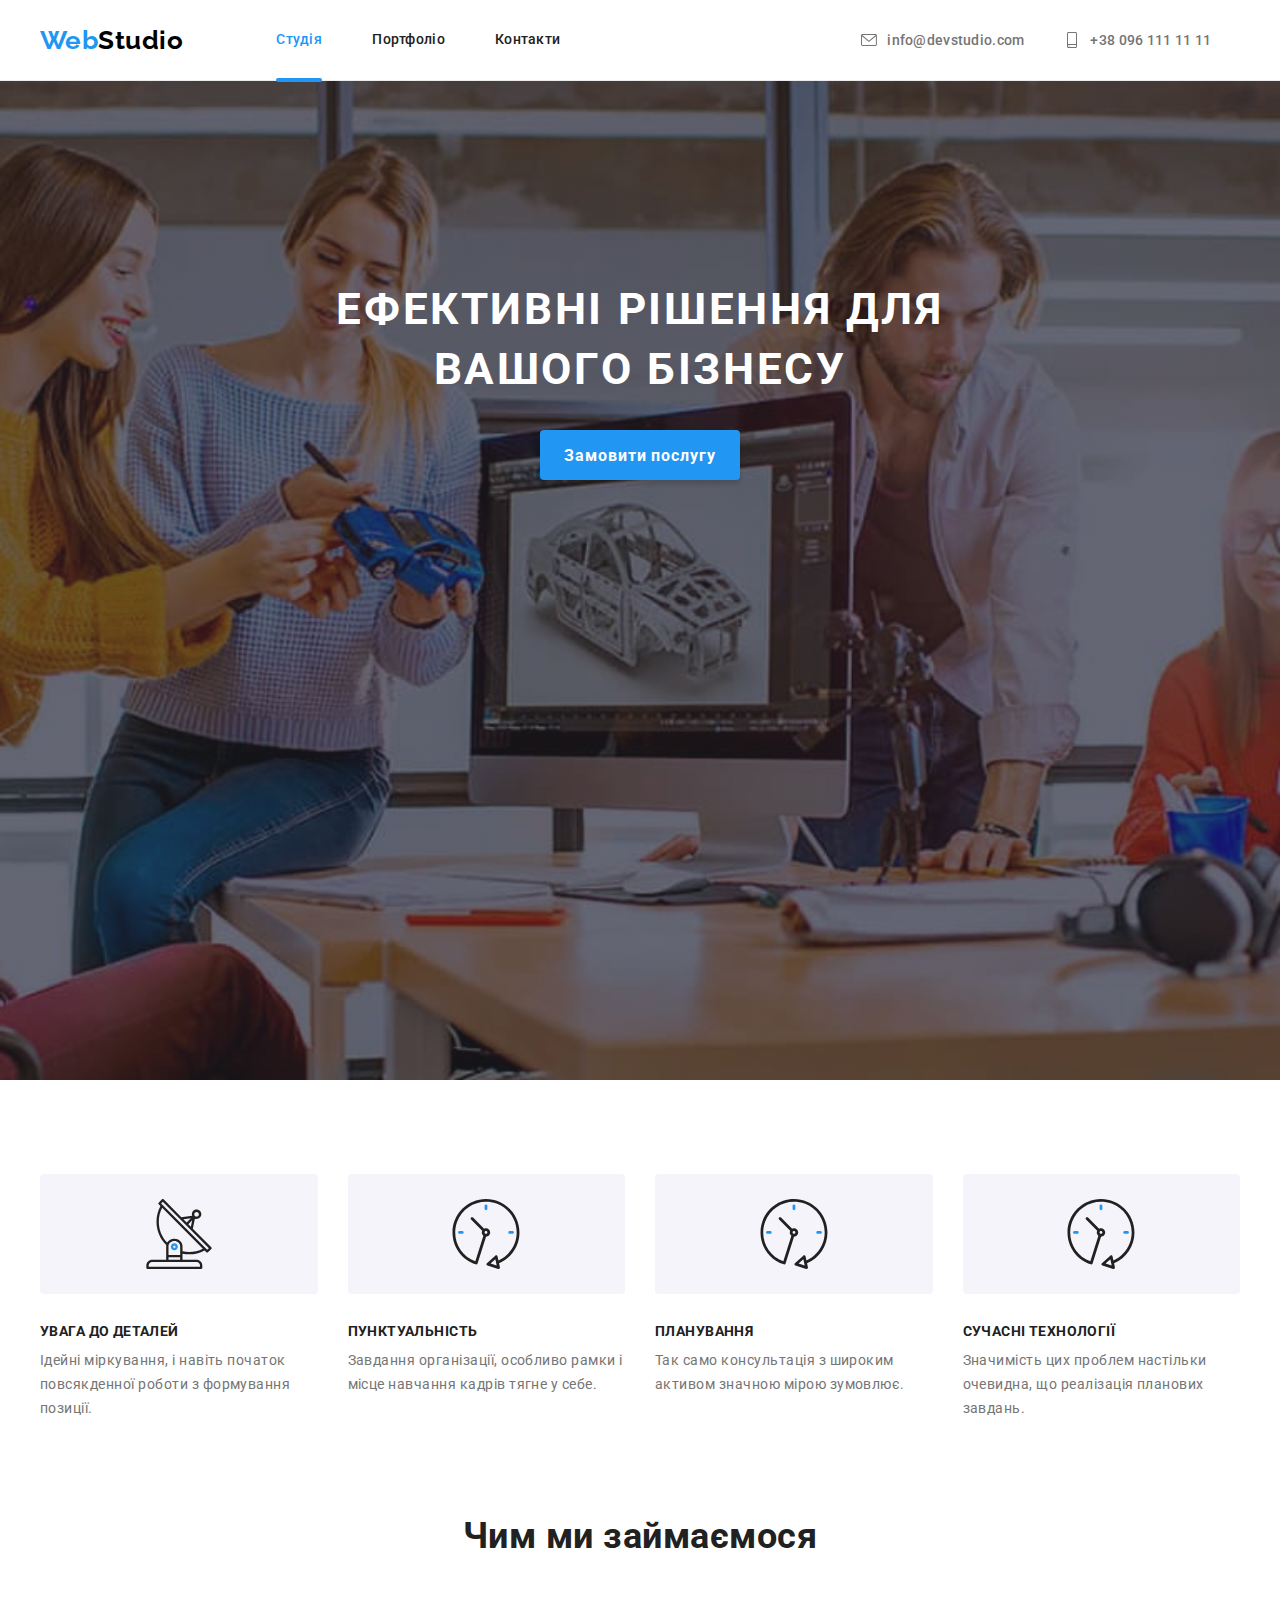
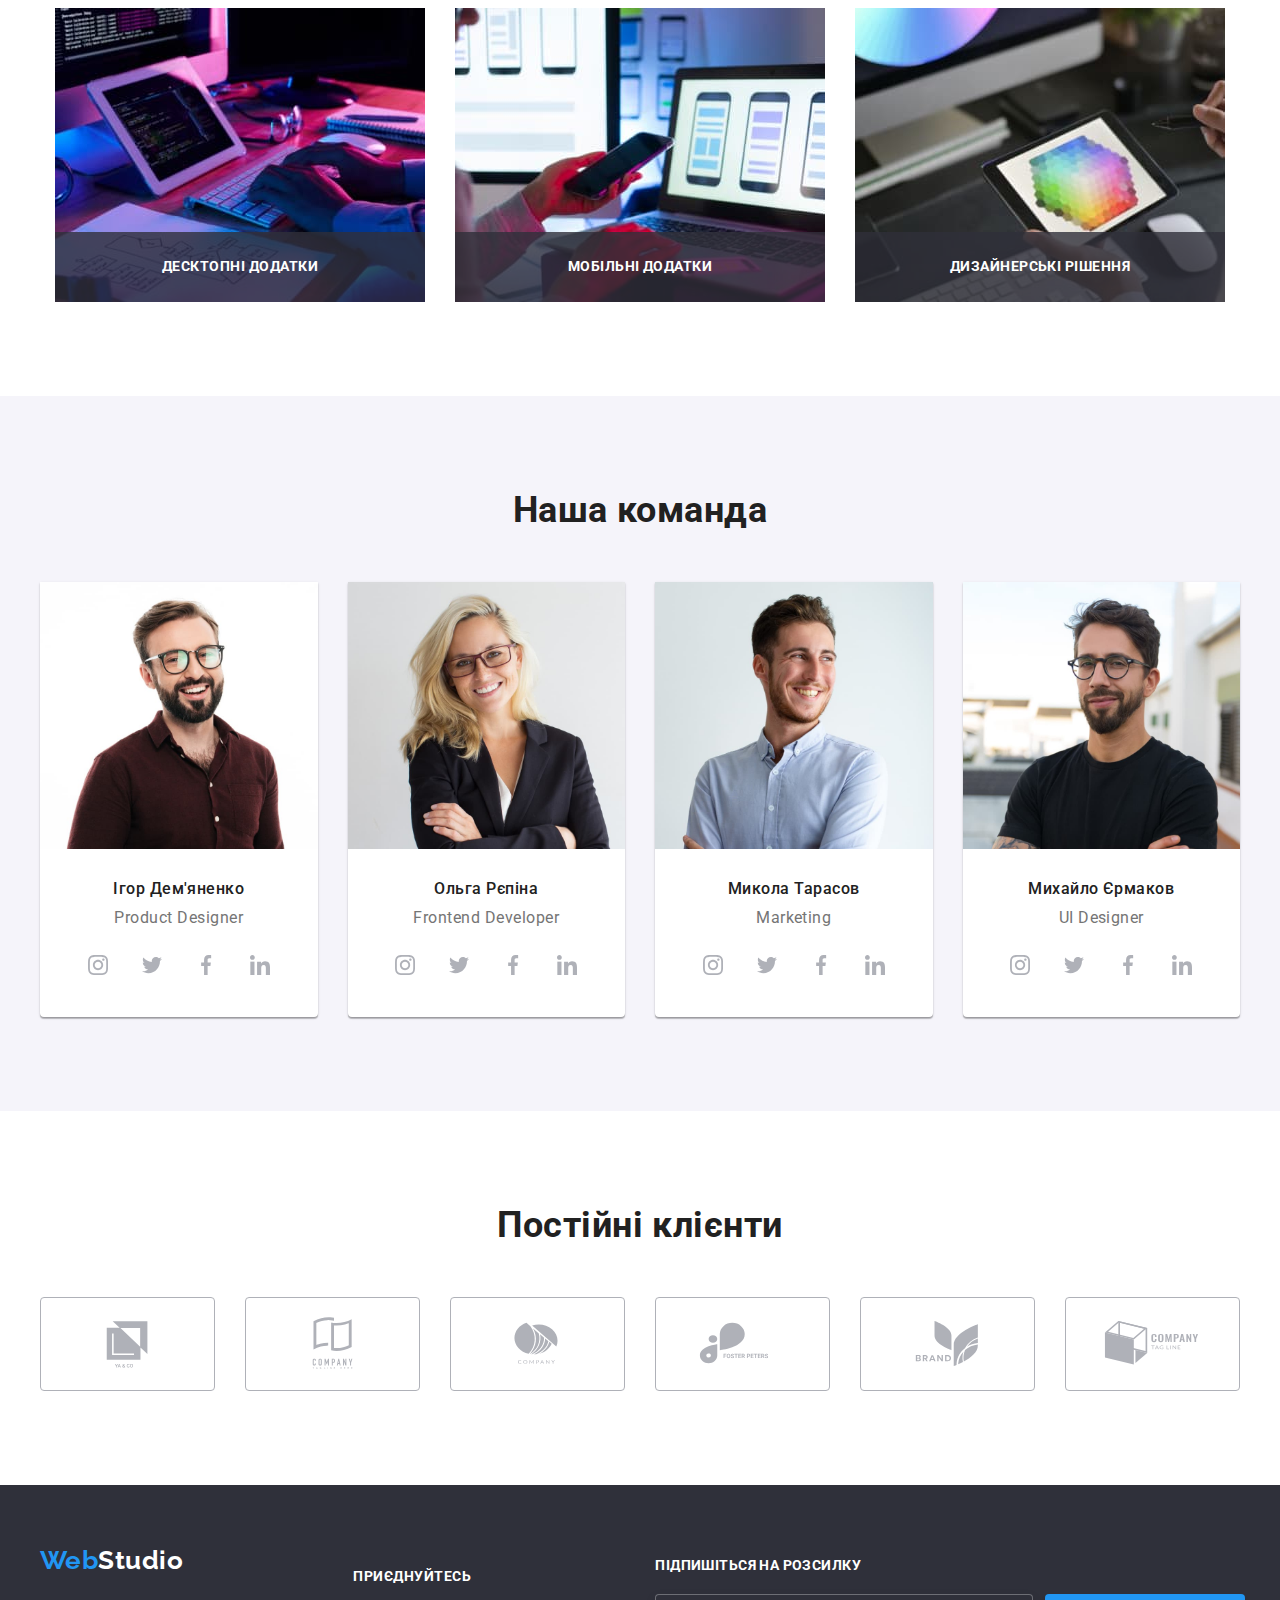
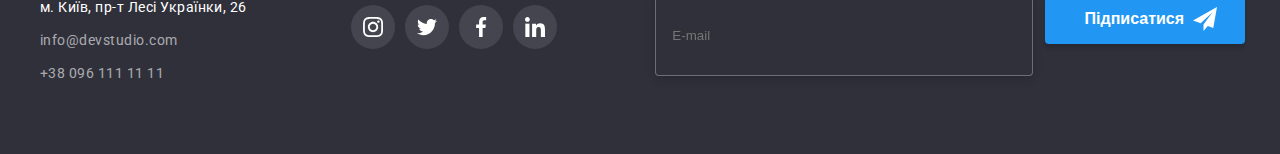
==== commit c26c43ec: "mobile-menyu" ====
--- a/index.html
+++ b/index.html
@@ -25,7 +25,7 @@
     <header class="header">
       <div class="container header__container">
         <nav class="header__nav">
-          <a class="logo header__logo" lang="en" href="./index.html"
+          <a class="header__logo link" lang="en" href="./index.html"
             ><span class="header__web">Web</span>Studio</a
           >
           <button
@@ -86,7 +86,7 @@
               </li>
               <li class="contacts__item">
                 <a
-                  class="link contacts__conect contacts__conect--position"
+                  class="link contacts__conect contacts__conect-position"
                   href="tel:+30961111111"
                 >
                   <svg class="contacts__icon" width="10" height="16">
@@ -98,19 +98,19 @@
               </li>
             </ul>
             <ul class="contacts list-links">
-            <li class="list-links__item">
-              <a class="list-links__link" href="instagram.com">Instagram</a>
-            </li>
-            <li class="list-links__item">
-              <a class="list-links__link" href="twitter.com">Twitter</a>
-            </li>
-            <li class="list-links__item">
-              <a class="list-links__link" href="facebook.com">Facebook</a>
-            </li class="list-links__item">
-            <li class="list-links__item">
-              <a class="list-links__link" href="linkedin.com">linkedin</a>
-            </li>
-          </ul>
+              <li class="list-links__item">
+                <a class="list-links__link" href="instagram.com">Instagram</a>
+              </li>
+              <li class="list-links__item">
+                <a class="list-links__link" href="twitter.com">Twitter</a>
+              </li>
+              <li class="list-links__item">
+                <a class="list-links__link" href="facebook.com">Facebook</a>
+              </li>
+              <li class="list-links__item">
+                <a class="list-links__link" href="linkedin.com">linkedin</a>
+              </li>
+            </ul>
           </div>
         </nav>
       </div>
@@ -119,7 +119,9 @@
       <!--section-solutions-->
       <section class="solutions section">
         <div class="container solutions__container">
-          <h1 class="solutions__title">Ефективні рішення для вашого бізнесу</h1>
+          <h1 class="solutions__title">
+            Ефективні рішення для<br />вашого бізнесу
+          </h1>
           <button
             class="solutions__btn solutions__btn-position"
             type="button"
@@ -128,90 +130,101 @@
             Замовити послугу
           </button>
           <!--modal-->
-    <div class="backdrop is-hidden" data-modal>
-      <div class="modal">
-        <button class="modal-button" type="button" data-modal-close>
-          <svg class="modal-button-icon" width="11" height="11">
-            <use href="./images/symbol-defs.svg#icon-vectorx"></use>
-          </svg>
-        </button>
-        <p class="modal-title">Залиште свої дані, ми вам передзвонимо</p>
-        <!--form-->
-        <form class="modal-form">
-          <div class="input-data">
-          <label for="user-name" class="modal-name">Ім'я</label>
-          <div class="input-data-hover">
-            <input
-              type="text"
-              name="user-name"
-              class="modal-input"
-              id="user-name"
-              required
-            /><svg class="modal-icon" width="18" height="18">
-              <use
-                href="./images/symbol-defs.svg#icon-person-black-18dp1"
-              ></use>
-            </svg>
+          <div class="backdrop is-hidden" data-modal>
+            <div class="modal">
+              <button class="modal-button" type="button" data-modal-close>
+                <svg class="modal-button-icon" width="11" height="11">
+                  <use href="./images/symbol-defs.svg#icon-vectorx"></use>
+                </svg>
+              </button>
+              <p class="modal-title">Залиште свої дані, ми вам передзвонимо</p>
+              <!--form-->
+              <form class="modal-form">
+                <div class="input-data">
+                  <label for="user-name" class="modal-name">Ім'я</label>
+                  <div class="input-data-hover">
+                    <input
+                      type="text"
+                      name="user-name"
+                      class="modal-input"
+                      id="user-name"
+                      required
+                    /><svg class="modal-icon" width="18" height="18">
+                      <use
+                        href="./images/symbol-defs.svg#icon-person-black-18dp1"
+                      ></use>
+                    </svg>
+                  </div>
+                </div>
+                <div class="input-data">
+                  <label for="user-name" class="modal-name">Телефон</label>
+                  <div class="input-data-hover">
+                    <input
+                      type="tel"
+                      name="user-tel"
+                      class="modal-input"
+                      id="user-tel"
+                      required
+                    /><svg class="modal-icon" width="18" height="18">
+                      <use
+                        href="./images/symbol-defs.svg#icon-phone-black-18dp1"
+                      ></use>
+                    </svg>
+                  </div>
+                </div>
+                <div class="input-data">
+                  <label for="user-name" class="modal-name">Пошта</label>
+                  <div class="input-data-hover">
+                    <input
+                      type="email"
+                      name="user-email"
+                      class="modal-input"
+                      id="user-email"
+                      required
+                    /><svg class="modal-icon" width="18" height="18">
+                      <use
+                        href="./images/symbol-defs.svg#icon-email-black-18dp1"
+                      ></use>
+                    </svg>
+                  </div>
+                </div>
+                <div class="input-data">
+                  <label for="user-name" class="modal-name">Коментар</label>
+                  <textarea
+                    name="user-comment"
+                    class="modal-textarea"
+                    id="user-comment"
+                    rows="7"
+                    placeholder="Введіть текст"
+                  ></textarea>
+                </div>
+                <div class="policy">
+                  <input
+                    type="checkbox"
+                    name="policy"
+                    class="modal-policy hide"
+                    id="policy"
+                  />
+                  <label for="policy" class="check-text">
+                    <span>
+                      <svg class="check-icon" width="16" height="15">
+                        <use
+                          href="./images/symbol-defs.svg#icon-icon-check"
+                        ></use>
+                      </svg>
+                    </span>
+                    Погоджуюся з розсилкою та приймаю
+                    <a class="policy-contract" href="#"
+                      >Умови договору</a
+                    ></label
+                  >
+                </div>
+                <button type="submit" class="modal-button-send">
+                  Відправити
+                </button>
+              </form>
             </div>
           </div>
-          <div class="input-data">
-          <label for="user-name" class="modal-name">Телефон</label>
-          <div class="input-data-hover">
-            <input
-              type="tel"
-              name="user-tel"
-              class="modal-input"
-              id="user-tel"
-              required
-            /><svg class="modal-icon" width="18" height="18">
-              <use href="./images/symbol-defs.svg#icon-phone-black-18dp1"></use>
-            </svg>
-            </div>
-          </div>
-          <div class="input-data">
-          <label for="user-name" class="modal-name">Пошта</label>
-          <div class="input-data-hover">
-            <input
-              type="email"
-              name="user-email"
-              class="modal-input"
-              id="user-email"
-              required
-            /><svg class="modal-icon" width="18" height="18">
-              <use href="./images/symbol-defs.svg#icon-email-black-18dp1"></use>
-            </svg>
-            </div>
-          </div>
-          <div class="input-data">
-          <label for="user-name" class="modal-name">Коментар</label>
-            <textarea
-              name="user-comment"
-              class="modal-textarea"
-              id="user-comment"
-              rows="7"
-              placeholder="Введіть текст"
-            ></textarea>
-          </div>
-          <div class="policy">
-            <input
-              type="checkbox"
-              name="policy"
-              class="modal-policy hide"
-              id="policy"
-            />
-            <label for="policy" class="check-text">
-              <span>
-                <svg class="check-icon" width="16" height="15">
-                  <use href="./images/symbol-defs.svg#icon-icon-check"></use>
-                </svg>
-              </span>
-              Погоджуюся з розсилкою та приймаю
-              <a class="policy-contract" href="#">Умови договору</a></label
-            >
-          </div>
-          <button type="submit" class="modal-button-send">Відправити</button>
-        </form>
-      </div>
         </div>
       </section>
       <!--features-->
@@ -221,10 +234,8 @@
             <li class="features__item">
               <div class="features__item-container">
                 <svg class="features__icon" width="70" height="70">
-                    <use
-                      href="./images/symbol-defs.svg#icon-antenna1"
-                    ></use></svg
-                >
+                  <use href="./images/symbol-defs.svg#icon-antenna1"></use>
+                </svg>
               </div>
               <h3 class="features__title features__title-position">
                 УВАГА ДО ДЕТАЛЕЙ
@@ -237,8 +248,8 @@
             <li class="features__item">
               <div class="features__item-container">
                 <svg class="features__icon" width="70" height="70">
-                    <use href="./images/symbol-defs.svg#icon-clock"></use></svg
-                >
+                  <use href="./images/symbol-defs.svg#icon-clock"></use>
+                </svg>
               </div>
               <h3 class="features__title features__title-position">
                 ПУНКТУАЛЬНІСТЬ
@@ -251,8 +262,8 @@
             <li class="features__item">
               <div class="features__item-container">
                 <svg class="features__icon" width="70" height="70">
-                    <use href="./images/symbol-defs.svg#icon-clock"></use></svg
-                >
+                  <use href="./images/symbol-defs.svg#icon-clock"></use>
+                </svg>
               </div>
               <h3 class="features__title features__title-position">
                 ПЛАНУВАННЯ
@@ -264,8 +275,8 @@
             <li class="features__item">
               <div class="features__item-container">
                 <svg class="features__icon" width="70" height="70">
-                    <use href="./images/symbol-defs.svg#icon-clock"></use></svg
-                >
+                  <use href="./images/symbol-defs.svg#icon-clock"></use>
+                </svg>
               </div>
               <h3 class="features__title features__title-position">
                 СУЧАСНІ ТЕХНОЛОГІЇ
@@ -284,31 +295,31 @@
           <h2 class="do-title">Чим ми займаємося</h2>
           <ul class="items contacts">
             <li class="items-box">
-                <img
-                  class="box-one"
-                  src="./images/box1.jpg"
-                  width="370"
-                  alt="пишемо код"
-                />
-                <h3 class="do-top-title">Десктопні додатки</h3>
+              <img
+                class="box-one"
+                src="./images/box1.jpg"
+                width="370"
+                alt="пишемо код"
+              />
+              <h3 class="do-top-title">Десктопні додатки</h3>
             </li>
             <li class="items-box">
-                <img
-                  class="box-two"
-                  src="./images/box2.jpg"
-                  width="370"
-                  alt="оптимізуємо вивід зображення"
-                />
-                <h3 class="do-top-title">Мобільні додатки</h3>
+              <img
+                class="box-two"
+                src="./images/box2.jpg"
+                width="370"
+                alt="оптимізуємо вивід зображення"
+              />
+              <h3 class="do-top-title">Мобільні додатки</h3>
             </li>
             <li class="items-box">
-                <img
-                  class="box-thre"
-                  src="./images/box3.jpg"
-                  width="370"
-                  alt="підбираємо палітру кольорів"
-                />
-                <h3 class="do-top-title">Дизайнерські рішення</h3>
+              <img
+                class="box-thre"
+                src="./images/box3.jpg"
+                width="370"
+                alt="підбираємо палітру кольорів"
+              />
+              <h3 class="do-top-title">Дизайнерські рішення</h3>
             </li>
           </ul>
         </div>
@@ -321,242 +332,240 @@
             <li class="team-worcker">
               <picture>
                 <source
-                  srcset="
-                    ./images/igor270.jpg 1x,
-                    ./images/igor270@2x.jpg 2x"
-                  media="(min-width: 1200px)"/>
-                <source
-                  srcset="
-                    ./images/igor354.jpg 1x,
-                    ./images/igor354@2x.jpg 2x"
-                  media="(min-width: 768px)"/>
-                <source
-                  srcset="
-                    ./images/igor450.jpg 1x,
-                    ./images/igor450@2x.jpg 2x"
-                  media="(max-width: 767px)"/>
-                <img
-                  src="./images/igor450.jpg"
-                  alt="igor"/>
+                  srcset="./images/igor270.jpg 1x, ./images/igor270@2x.jpg 2x"
+                  media="(min-width: 1200px)"
+                />
+                <source
+                  srcset="./images/igor354.jpg 1x, ./images/igor354@2x.jpg 2x"
+                  media="(min-width: 768px)"
+                />
+                <source
+                  srcset="./images/igor450.jpg 1x, ./images/igor450@2x.jpg 2x"
+                  media="(max-width: 767px)"
+                />
+                <img src="./images/igor450.jpg" alt="igor" />
               </picture>
               <div class="worcker">
                 <h3 class="worcker-title">Ігор Дем'яненко</h3>
                 <p class="worcker-text" lang="en">Product Designer</p>
               </div>
-                <ul class="worcker-soc-list contacts">
-                  <li class="worcker-soc-item">
-                    <a class="worcker-soc-link" href="#"
-                      ><svg class="worcker-soc-icon" width="20" height="20">
-                        <use
-                          href="./images/symbol-defs.svg#icon-instagram"
-                        ></use></svg
-                    ></a>
-                  </li>
-                  <li class="worcker-soc-item">
-                    <a class="worcker-soc-link" href="#"
-                      ><svg class="worcker-soc-icon" width="20" height="20">
-                        <use
-                          href="./images/symbol-defs.svg#icon-twitter"
-                        ></use></svg
-                    ></a>
-                  </li>
-                  <li class="worcker-soc-item">
-                    <a class="worcker-soc-link" href="#"
-                      ><svg class="worcker-soc-icon" width="20" height="20">
-                        <use
-                          href="./images/symbol-defs.svg#icon-facebook"
-                        ></use></svg
-                    ></a>
-                  </li>
-                  <li class="worcker-soc-item">
-                    <a class="worcker-soc-link" href="#"
-                      ><svg class="worcker-soc-icon" width="20" height="20">
-                        <use
-                          href="./images/symbol-defs.svg#icon-linkedin"
-                        ></use></svg
-                    ></a>
-                  </li>
-                </ul>
+              <ul class="worcker-soc-list contacts">
+                <li class="worcker-soc-item">
+                  <a class="worcker-soc-link" href="#"
+                    ><svg class="worcker-soc-icon" width="20" height="20">
+                      <use
+                        href="./images/symbol-defs.svg#icon-instagram"
+                      ></use></svg
+                  ></a>
+                </li>
+                <li class="worcker-soc-item">
+                  <a class="worcker-soc-link" href="#"
+                    ><svg class="worcker-soc-icon" width="20" height="20">
+                      <use
+                        href="./images/symbol-defs.svg#icon-twitter"
+                      ></use></svg
+                  ></a>
+                </li>
+                <li class="worcker-soc-item">
+                  <a class="worcker-soc-link" href="#"
+                    ><svg class="worcker-soc-icon" width="20" height="20">
+                      <use
+                        href="./images/symbol-defs.svg#icon-facebook"
+                      ></use></svg
+                  ></a>
+                </li>
+                <li class="worcker-soc-item">
+                  <a class="worcker-soc-link" href="#"
+                    ><svg class="worcker-soc-icon" width="20" height="20">
+                      <use
+                        href="./images/symbol-defs.svg#icon-linkedin"
+                      ></use></svg
+                  ></a>
+                </li>
+              </ul>
             </li>
             <li class="team-worcker">
               <picture>
                 <source
-                  srcset="
-                    ./images/olga270.jpg 1x,
-                    ./images/olga270@2x.jpg 2x"
-                  media="(min-width: 1200px)"/>
-                <source
-                  srcset="
-                    ./images/olga354.jpg 1x,
-                    ./images/olga354@2x.jpg 2x"
-                  media="(min-width: 768px)"/>
-                <source
-                  srcset="
-                    ./images/olga450.jpg 1x,
-                    ./images/olga450@2x.jpg 2x"
-                  media="(max-width: 767px)"/>
-                <img
-                  src="./images/olga270.jpg"
-                  alt="olga"/>
-                </picture>
+                  srcset="./images/olga270.jpg 1x, ./images/olga270@2x.jpg 2x"
+                  media="(min-width: 1200px)"
+                />
+                <source
+                  srcset="./images/olga354.jpg 1x, ./images/olga354@2x.jpg 2x"
+                  media="(min-width: 768px)"
+                />
+                <source
+                  srcset="./images/olga450.jpg 1x, ./images/olga450@2x.jpg 2x"
+                  media="(max-width: 767px)"
+                />
+                <img src="./images/olga270.jpg" alt="olga" />
+              </picture>
               <div class="worcker">
                 <h3 class="worcker-title">Ольга Рєпіна</h3>
                 <p class="worcker-text" lang="en">Frontend Developer</p>
               </div>
-                <ul class="worcker-soc-list contacts">
-                  <li class="worcker-soc-item">
-                    <a class="worcker-soc-link" href="#"
-                      ><svg class="worcker-soc-icon" width="20" height="20">
-                        <use
-                          href="./images/symbol-defs.svg#icon-instagram"
-                        ></use></svg
-                    ></a>
-                  </li>
-                  <li class="worcker-soc-item">
-                    <a class="worcker-soc-link" href="#"
-                      ><svg class="worcker-soc-icon" width="20" height="20">
-                        <use
-                          href="./images/symbol-defs.svg#icon-twitter"
-                        ></use></svg
-                    ></a>
-                  </li>
-                  <li class="worcker-soc-item">
-                    <a class="worcker-soc-link" href="#"
-                      ><svg class="worcker-soc-icon" width="20" height="20">
-                        <use
-                          href="./images/symbol-defs.svg#icon-facebook"
-                        ></use></svg
-                    ></a>
-                  </li>
-                  <li class="worcker-soc-item">
-                    <a class="worcker-soc-link" href="#"
-                      ><svg class="worcker-soc-icon" width="20" height="20">
-                        <use
-                          href="./images/symbol-defs.svg#icon-linkedin"
-                        ></use></svg
-                    ></a>
-                  </li>
-                </ul>
+              <ul class="worcker-soc-list contacts">
+                <li class="worcker-soc-item">
+                  <a class="worcker-soc-link" href="#"
+                    ><svg class="worcker-soc-icon" width="20" height="20">
+                      <use
+                        href="./images/symbol-defs.svg#icon-instagram"
+                      ></use></svg
+                  ></a>
+                </li>
+                <li class="worcker-soc-item">
+                  <a class="worcker-soc-link" href="#"
+                    ><svg class="worcker-soc-icon" width="20" height="20">
+                      <use
+                        href="./images/symbol-defs.svg#icon-twitter"
+                      ></use></svg
+                  ></a>
+                </li>
+                <li class="worcker-soc-item">
+                  <a class="worcker-soc-link" href="#"
+                    ><svg class="worcker-soc-icon" width="20" height="20">
+                      <use
+                        href="./images/symbol-defs.svg#icon-facebook"
+                      ></use></svg
+                  ></a>
+                </li>
+                <li class="worcker-soc-item">
+                  <a class="worcker-soc-link" href="#"
+                    ><svg class="worcker-soc-icon" width="20" height="20">
+                      <use
+                        href="./images/symbol-defs.svg#icon-linkedin"
+                      ></use></svg
+                  ></a>
+                </li>
+              </ul>
             </li>
             <li class="team-worcker">
               <picture>
                 <source
                   srcset="
-                    ./images/mukola270.jpg 1x,
-                    ./images/mukola270@2x.jpg 2x"
-                  media="(min-width: 1200px)"/>
+                    ./images/mukola270.jpg    1x,
+                    ./images/mukola270@2x.jpg 2x
+                  "
+                  media="(min-width: 1200px)"
+                />
                 <source
                   srcset="
-                    ./images/mukola354.jpg 1x,
-                    ./images/mukola354@2x.jpg 2x"
-                  media="(min-width: 768px)"/>
+                    ./images/mukola354.jpg    1x,
+                    ./images/mukola354@2x.jpg 2x
+                  "
+                  media="(min-width: 768px)"
+                />
                 <source
                   srcset="
-                    ./images/mukola450.jpg 1x,
-                    ./images/mukola450@2x.jpg 2x"
-                  media="(max-width: 767px)"/>
-                <img
-                  src="./images/mukola270.jpg"
-                  alt="mukola"/>
+                    ./images/mukola450.jpg    1x,
+                    ./images/mukola450@2x.jpg 2x
+                  "
+                  media="(max-width: 767px)"
+                />
+                <img src="./images/mukola270.jpg" alt="mukola" />
               </picture>
               <div class="worcker">
                 <h3 class="worcker-title">Микола Тарасов</h3>
                 <p class="worcker-text" lang="en">Marketing</p>
-                </div>
-                <ul class="worcker-soc-list contacts">
-                  <li class="worcker-soc-item">
-                    <a class="worcker-soc-link" href="#"
-                      ><svg class="worcker-soc-icon" width="20" height="20">
-                        <use
-                          href="./images/symbol-defs.svg#icon-instagram"
-                        ></use></svg
-                    ></a>
-                  </li>
-                  <li class="worcker-soc-item">
-                    <a class="worcker-soc-link" href="#"
-                      ><svg class="worcker-soc-icon" width="20" height="20">
-                        <use
-                          href="./images/symbol-defs.svg#icon-twitter"
-                        ></use></svg
-                    ></a>
-                  </li>
-                  <li class="worcker-soc-item">
-                    <a class="worcker-soc-link" href="#"
-                      ><svg class="worcker-soc-icon" width="20" height="20">
-                        <use
-                          href="./images/symbol-defs.svg#icon-facebook"
-                        ></use></svg
-                    ></a>
-                  </li>
-                  <li class="worcker-soc-item">
-                    <a class="worcker-soc-link" href="#"
-                      ><svg class="worcker-soc-icon" width="20" height="20">
-                        <use
-                          href="./images/symbol-defs.svg#icon-linkedin"
-                        ></use></svg
-                    ></a>
-                  </li>
-                </ul>
+              </div>
+              <ul class="worcker-soc-list contacts">
+                <li class="worcker-soc-item">
+                  <a class="worcker-soc-link" href="#"
+                    ><svg class="worcker-soc-icon" width="20" height="20">
+                      <use
+                        href="./images/symbol-defs.svg#icon-instagram"
+                      ></use></svg
+                  ></a>
+                </li>
+                <li class="worcker-soc-item">
+                  <a class="worcker-soc-link" href="#"
+                    ><svg class="worcker-soc-icon" width="20" height="20">
+                      <use
+                        href="./images/symbol-defs.svg#icon-twitter"
+                      ></use></svg
+                  ></a>
+                </li>
+                <li class="worcker-soc-item">
+                  <a class="worcker-soc-link" href="#"
+                    ><svg class="worcker-soc-icon" width="20" height="20">
+                      <use
+                        href="./images/symbol-defs.svg#icon-facebook"
+                      ></use></svg
+                  ></a>
+                </li>
+                <li class="worcker-soc-item">
+                  <a class="worcker-soc-link" href="#"
+                    ><svg class="worcker-soc-icon" width="20" height="20">
+                      <use
+                        href="./images/symbol-defs.svg#icon-linkedin"
+                      ></use></svg
+                  ></a>
+                </li>
+              </ul>
             </li>
             <li class="team-worcker">
               <picture>
                 <source
                   srcset="
-                    ./images/muhailo270.jpg 1x,
-                    ./images/muhailo270@2x.jpg 2x"
-                  media="(min-width: 1200px)"/>
+                    ./images/muhailo270.jpg    1x,
+                    ./images/muhailo270@2x.jpg 2x
+                  "
+                  media="(min-width: 1200px)"
+                />
                 <source
                   srcset="
-                    ./images/muhailo354.jpg 1x,
-                    ./images/muhailo354@2x.jpg 2x"
-                  media="(min-width: 768px)"/>
+                    ./images/muhailo354.jpg    1x,
+                    ./images/muhailo354@2x.jpg 2x
+                  "
+                  media="(min-width: 768px)"
+                />
                 <source
                   srcset="
-                    ./images/muhailo450.jpg 1x,
-                    ./images/muhailo450@2x.jpg 2x"
-                  media="(max-width: 767px)"/>
-                <img
-                  src="./images/muhailo270.jpg"
-                  alt="muhailo"/>
-              </picture> 
+                    ./images/muhailo450.jpg    1x,
+                    ./images/muhailo450@2x.jpg 2x
+                  "
+                  media="(max-width: 767px)"
+                />
+                <img src="./images/muhailo270.jpg" alt="muhailo" />
+              </picture>
               <div class="worcker">
                 <h3 class="worcker-title">Михайло Єрмаков</h3>
                 <p class="worcker-text" lang="en">UI Designer</p>
-                </div>
-                <ul class="worcker-soc-list contacts">
-                  <li class="worcker-soc-item">
-                    <a class="worcker-soc-link" href="#"
-                      ><svg class="worcker-soc-icon" width="20" height="20">
-                        <use
-                          href="./images/symbol-defs.svg#icon-instagram"
-                        ></use></svg
-                    ></a>
-                  </li>
-                  <li class="worcker-soc-item">
-                    <a class="worcker-soc-link" href="#"
-                      ><svg class="worcker-soc-icon" width="20" height="20">
-                        <use
-                          href="./images/symbol-defs.svg#icon-twitter"
-                        ></use></svg
-                    ></a>
-                  </li>
-                  <li class="worcker-soc-item">
-                    <a class="worcker-soc-link" href="#"
-                      ><svg class="worcker-soc-icon" width="20" height="20">
-                        <use
-                          href="./images/symbol-defs.svg#icon-facebook"
-                        ></use></svg
-                    ></a>
-                  </li>
-                  <li class="worcker-soc-item">
-                    <a class="worcker-soc-link" href="#"
-                      ><svg class="worcker-soc-icon" width="20" height="20">
-                        <use
-                          href="./images/symbol-defs.svg#icon-linkedin"
-                        ></use></svg
-                    ></a>
-                  </li>
-                </ul>
+              </div>
+              <ul class="worcker-soc-list contacts">
+                <li class="worcker-soc-item">
+                  <a class="worcker-soc-link" href="#"
+                    ><svg class="worcker-soc-icon" width="20" height="20">
+                      <use
+                        href="./images/symbol-defs.svg#icon-instagram"
+                      ></use></svg
+                  ></a>
+                </li>
+                <li class="worcker-soc-item">
+                  <a class="worcker-soc-link" href="#"
+                    ><svg class="worcker-soc-icon" width="20" height="20">
+                      <use
+                        href="./images/symbol-defs.svg#icon-twitter"
+                      ></use></svg
+                  ></a>
+                </li>
+                <li class="worcker-soc-item">
+                  <a class="worcker-soc-link" href="#"
+                    ><svg class="worcker-soc-icon" width="20" height="20">
+                      <use
+                        href="./images/symbol-defs.svg#icon-facebook"
+                      ></use></svg
+                  ></a>
+                </li>
+                <li class="worcker-soc-item">
+                  <a class="worcker-soc-link" href="#"
+                    ><svg class="worcker-soc-icon" width="20" height="20">
+                      <use
+                        href="./images/symbol-defs.svg#icon-linkedin"
+                      ></use></svg
+                  ></a>
+                </li>
+              </ul>
             </li>
           </ul>
         </div>
@@ -626,7 +635,9 @@
                 >
               </li>
               <li class="address-list-item">
-                <a class="address-contacts link" href="mailto:info@devstudio.com"
+                <a
+                  class="address-contacts link"
+                  href="mailto:info@devstudio.com"
                   >info@devstudio.com</a
                 >
               </li>
@@ -671,29 +682,28 @@
           </ul>
         </section>
         <!--email-list-->
-        <section class="email-list">
-          <h2 class="section-addres-title">section-addres</h2>
-          <form class="email-list-form">
-          <strong class="join-title">Підпишіться на розсилку</strong>
+        <form class="email-list-form">
+          <label class="email-list-title" for="user-email"
+            >Підпишіться на розсилку</label
+          >
           <div class="email-list-group">
-              <input
-                type="text"
-                name="user-email"
-                class="email-list-input"
-                placeholder="E-mail"
-              />
+            <input
+              class="email-list-input"
+              type="text"
+              name="user-email"
+              id="user-email"
+              placeholder="E-mail"
+            />
             <button class="email-list-button" type="submit">
               Підписатися
-              <svg class="email-list-icon">
+              <svg class="email-list-icon" width="24" height="24">
                 <use href="./images/symbol-defs.svg#icon-icon-send"></use>
               </svg>
             </button>
           </div>
-          </form>
-        </section>
+        </form>
       </div>
     </footer>
-    </div>
     <script src="./js/modal.js"></script>
     <script src="./js/mobile-menu.js"></script>
   </body>
--- a/css/main.min.css
+++ b/css/main.min.css
@@ -1 +1 @@
-:root{--color-textarea: rgba(117, 117, 117, 0.5);--backdrop-bg: rgba(0, 0, 0, 0.2);--color-overley-bg: rgba(33, 150, 243, 0.9);--transition-hover-focus: 250ms cubic-bezier(0.4, 0, 0.2, 1);--color-bg-icon: rgba(255, 255, 255, 0.1);--icon-color: #afb1b8;--font-ral: "Raleway", sans-serif;--color-logo: #000000;--color-title: #212121;--color-text: #757575;--color-hover-focus: #2196f3;--color-background: #2f303a;--color-section-title: #ffffff;--color-section-btn: #d9d9d9;--team-background: #f5f4fa;--color-footer-logo: #ffffff;--color-footer-mail: rgba(255, 255, 255, 0.6);--portfolio-background: #f5f5f5}body{margin:0;background-color:var(--color-section-title);color:var(--color-text);font-family:"roboto";letter-spacing:.03em}@media screen and (max-width: 767px){main{padding-top:60px}}@media screen and (min-width: 768px){main{padding-top:80px}}img{display:block;width:100%;height:auto}textarea{resize:none}h1,h2,h3,h4,h5,h6,p{margin:0}ul{list-style:none;margin:0;padding:0}body{font-family:"Roboto",sans-serif;color:#212121}img{display:block}.hide{border:0;clip:rect(1px, 1px, 1px, 1px);-webkit-clip-path:inset(50%);clip-path:inset(50%);height:1px;margin:-1px;overflow:hidden;padding:0;position:absolute;width:1px;word-wrap:normal !important}.footer-container,.customers-container,.team-container,.do-container,.features__container,.solutions__container,.header__container{padding-left:15px;padding-right:15px;margin:0 auto}@media screen and (max-width: 767px){.footer-container,.customers-container,.team-container,.do-container,.features__container,.solutions__container,.header__container{max-width:450px}}@media screen and (min-width: 768px){.footer-container,.customers-container,.team-container,.do-container,.features__container,.solutions__container,.header__container{width:738px}}@media screen and (min-width: 1200px){.footer-container,.customers-container,.team-container,.do-container,.features__container,.solutions__container,.header__container{width:1200px}}.customers,.team,.do,.features,.solutions{padding-top:94px;padding-bottom:94px}@media screen and (max-width: 1199px){.customers,.team,.do,.features,.solutions{padding-top:60px;padding-bottom:60px}}.address-list,.customers-list,.worcker-soc-list,.team-list,.do-top-title,.items,.features__list,.list-links,.contacts__container,.menu__container,.join-soc-list{padding:0;margin:0;list-style:none}.address-contacts,.address-address,.footer-logo,.list-links__link,.contacts__conect,.menu__contacts,.menu__portfolio,.menu__studio{text-decoration:none}.do{padding-top:0px}.email-list{margin-left:93px}.email-list-group{display:flex}.email-list-input{width:358px;height:50px;margin-right:12px;padding-left:16px;align-items:center;color:rgba(255,255,255,.6);background-color:rgba(0,0,0,0);border:1px solid rgba(255,255,255,.3);filter:drop-shadow(0px 4px 4px rgba(0, 0, 0, 0.15));border-radius:4px}.email-list-input:hover,.email-list-input:focus{outline:0;outline-offset:0}.email-list-button{width:200px;height:50px;display:flex;align-items:center;text-align:center;padding-left:28px;padding-right:28px;font-weight:700;font-size:16px;line-height:30px;letter-spacing:.06em;color:var(--color-footer-logo);background:var(--color-hover-focus);box-shadow:0px 4px 4px rgba(0,0,0,.15);border-radius:4px;border:0;cursor:pointer}.email-list-button:hover,.email-list-button:focus{background:var(--color-hover-focus)}.email-list-icon{margin-left:10px;width:24px;height:24px;fill:var(--color-footer-logo)}@media screen and (max-width: 767px){.join{margin-top:60px}}@media screen and (min-width: 768px){.join{margin-left:105px}}@media screen and (max-width: 1199px){.join{text-align:center}}@media screen and (min-width: 1200px){.join{margin-left:70px;margin-top:10px}}.join-title{font-weight:700;font-size:14px;line-height:1.14;text-transform:uppercase;color:var(--color-footer-logo)}@media screen and (min-width: 1200px){.join-title{margin-left:7px}}.join-soc-list{display:flex;align-items:center;justify-content:center;margin-top:20px}.join-soc-link{display:flex;width:44px;height:44px;fill:var(--color-footer-logo);background-color:var(--color-bg-icon);margin-left:5px;margin-right:5px;margin-top:0px;margin-bottom:0px;border-radius:50%;background-position:50% 50%;align-items:center;justify-content:center;transition:background-color var(--transition-hover-focus)}.join-soc-link:focus,.join-soc-link:hover{background-color:var(--color-hover-focus)}.header{border-bottom:1px solid #ececec;background:var(--color-section-title);position:fixed;top:0;left:0;z-index:10;width:100%}@media screen and (max-width: 767px){.header{min-height:60px}}@media screen and (min-width: 768px){.header{min-height:80px}}@media screen and (min-width: 1200px){.header__container{display:flex;align-items:center}}.header__nav{display:flex;align-items:center}@media screen and (max-width: 767px){.header__nav{min-height:60px}}@media screen and (min-width: 768px){.header__nav{min-height:80px}}@media screen and (max-width: 1199px){.header__nav{justify-content:space-between;flex-direction:row}}.logo{font-family:var(--font-ral);font-size:26px;line-height:1.1923;letter-spacing:.03em;color:var(--color-logo);text-shadow:0px 4px 4px rgba(0,0,0,.25);text-decoration:none}.header__logo{margin-right:93px}.header__web{color:var(--color-hover-focus)}.menu-btn{display:block;margin:0;padding:0;border:none;background-color:rgba(0,0,0,0);z-index:1}.menu-btn .icon-cross{display:none}.menu-btn.is-open .icon-cross{display:block}.menu-btn.is-open .icon-menu{display:none}@media screen and (min-width: 767px){.menu-btn{display:none}}.menu-mobile__icon{fill:currentColor;cursor:pointer;transition:color var(--transition-hover-focus)}.menu-mobile__icon:focus,.menu-mobile__icon:hover{fill:var(--color-hover-focus)}.menu-mobile__container{display:flex;align-items:center;justify-content:center}@media screen and (max-width: 767px){.menu-mobile__container{display:none}.menu-mobile__container.is-open{display:block;position:absolute;top:0;left:50%;translate:-50%;overflow:scroll;max-width:480px;width:100vw;height:100vh;padding-top:48px;padding-left:40px;padding-right:40px;background:var(--color-section-title)}}@media screen and (max-width: 767px){.menu__container{margin-bottom:366px}}@media screen and (min-width: 768px){.menu__container{display:flex;justify-content:space-between;width:282px;margin-right:46px}}@media screen and (min-width: 1200px){.menu__container{width:284px;margin-right:301px}}@media screen and (max-width: 767px){.menu__list{margin-bottom:32px}.menu__list:nth-child(3){margin-bottom:0}}.menu__studio{font-weight:500;letter-spacing:.02em;color:var(--color-title);transition:color var(--transition-hover-focus)}.menu__studio:hover,.menu__studio:focus{color:var(--color-hover-focus)}@media screen and (max-width: 767px){.menu__studio{font-size:40px;line-height:.85}}@media screen and (min-width: 768px){.menu__studio{font-size:14px;line-height:1.14}}.menu__studio.current{align-items:center;color:var(--color-hover-focus)}@media screen and (min-width: 768px){.menu__studio.current::after{content:"";position:relative;top:30px;display:block;width:100%;height:4px;background-color:var(--color-hover-focus);border-radius:2px}}.menu__portfolio{font-weight:500;letter-spacing:.02em;color:var(--color-title);transition:color var(--transition-hover-focus)}.menu__portfolio:hover,.menu__portfolio:focus{color:var(--color-hover-focus)}@media screen and (max-width: 767px){.menu__portfolio{font-size:40px;line-height:.85}}@media screen and (min-width: 768px){.menu__portfolio{font-size:14px;line-height:1.14}}.menu__portfolio.current{align-items:center;color:var(--color-hover-focus)}@media screen and (min-width: 768px){.menu__portfolio.current::after{content:"";position:relative;top:30px;display:block;width:100%;height:4px;background-color:var(--color-hover-focus);border-radius:2px}}.menu__contacts{font-weight:500;letter-spacing:.02em;color:var(--color-title);transition:color var(--transition-hover-focus)}.menu__contacts:hover,.menu__contacts:focus{color:var(--color-hover-focus)}@media screen and (max-width: 767px){.menu__contacts{font-size:40px;line-height:.85}}@media screen and (min-width: 768px){.menu__contacts{font-size:14px;line-height:1.14}}.contacts__container{display:flex}@media screen and (max-width: 767px){.contacts__container{margin-bottom:64px;flex-direction:column-reverse}}@media screen and (min-width: 768px){.contacts__container{flex-direction:column}}@media screen and (min-width: 1200px){.contacts__container{flex-direction:row}}@media screen and (min-width: 1200px){.contacts__item{margin-right:40px}.contacts__item:last-child{margin-right:0}}@media screen and (max-width: 767px){.contacts__item:last-child{margin-bottom:32px}}.contacts__conect{color:var(--color-text);font-weight:500;letter-spacing:.02em}@media screen and (max-width: 767px){.contacts__conect{font-size:24px;line-height:.33}.contacts__conect.contacts__conect--position{font-size:34px;line-height:1.17;color:var(--color-hover-focus)}}@media screen and (min-width: 768px){.contacts__conect{display:flex;align-items:center;font-size:14px;line-height:1.16;transition:color var(--transition-hover-focus)}}@media screen and (min-width: 768px)and (max-width: 1199px){.contacts__conect{margin-bottom:10px}}@media screen and (min-width: 768px){.contacts__conect:hover,.contacts__conect:focus{color:var(--color-hover-focus)}}.contacts__icon{width:16px;height:16px;margin-right:10px;fill:currentColor;transition:color var(--transition-hover-focus)}.contacts__icon:focus,.contacts__icon:hover{fill:var(--color-hover-focus)}@media screen and (max-width: 767px){.contacts__icon{display:none}}@media screen and (max-width: 1199px){.contacts__icon{width:14px;height:14px}}.list-links{display:flex;flex-direction:row;align-items:center;height:22px}@media screen and (min-width: 767px){.list-links{display:none}}.list-links__item{padding-left:10px;padding-right:10px;border-right:1px solid rgba(33,33,33,.2)}.list-links__item:nth-child(1){padding-left:0}.list-links__item:nth-child(4){padding-right:0;border-right:none}.list-links__link{font-weight:500;font-size:18px;line-height:.81;letter-spacing:.02em;color:var(--color-hover-focus)}.solutions{background-color:var(--color-background);padding-top:118px;padding-bottom:118px;background-repeat:no-repeat;background-position:center;background-size:cover;text-align:center}@media screen and (max-width: 767px){.solutions{background-image:linear-gradient(rgba(47, 48, 58, 0.4), rgba(47, 48, 58, 0.4)),url(../images/img-bg480.jpg);height:400px;margin-left:auto;margin-right:auto}}@media screen and (min-width: 768px){.solutions{background-image:linear-gradient(rgba(47, 48, 58, 0.4), rgba(47, 48, 58, 0.4)),url(../images/img-bg768.jpg);height:400px;margin-left:auto;margin-right:auto}}@media screen and (min-width: 1200px){.solutions{background-image:linear-gradient(rgba(47, 48, 58, 0.4), rgba(47, 48, 58, 0.4)),url(../images/img-bg1600.jpg);height:600px;margin-left:auto;margin-right:auto;padding-top:200px;padding-bottom:200px}}@media screen and (max-width: 767px)and (min-device-pixel-ratio: 2),screen and (max-width: 767px)and (-webkit-min-device-pixel-ratio: 2),screen and (max-width: 767px)and (min-resolution: 192dpi),screen and (max-width: 767px)and (min-resolution: 2dppx){.hero{background-image:linear-gradient(rgba(47, 48, 58, 0.4), rgba(47, 48, 58, 0.4)),url(../images/img-bg480@2x.jpg)}}@media screen and (min-width: 768px)and (min-device-pixel-ratio: 2),screen and (min-width: 768px)and (-webkit-min-device-pixel-ratio: 2),screen and (min-width: 768px)and (min-resolution: 192dpi),screen and (min-width: 768px)and (min-resolution: 2dppx){.hero{background-image:linear-gradient(rgba(47, 48, 58, 0.4), rgba(47, 48, 58, 0.4)),url(../images/img-bg768@2x.jpg)}}@media screen and (min-width: 1200px)and (min-device-pixel-ratio: 2),screen and (min-width: 1200px)and (-webkit-min-device-pixel-ratio: 2),screen and (min-width: 1200px)and (min-resolution: 192dpi),screen and (min-width: 1200px)and (min-resolution: 2dppx){.hero{background-image:linear-gradient(rgba(47, 48, 58, 0.4), rgba(47, 48, 58, 0.4)),url(../images/img-bg1600@2x.jpg)}}.solutions__title{color:var(--color-section-title);text-align:center;letter-spacing:.06em;text-transform:uppercase;margin-bottom:30px;margin-top:0px}@media screen and (max-width: 1199px){.solutions__title{font-size:26px;line-height:1.61}}@media screen and (min-width: 1200px){.solutions__title{font-size:44px;line-height:1.36}}.solutions__btn{color:var(--color-section-title);background-color:var(--color-hover-focus);font-family:"Roboto";font-weight:700;font-size:16px;line-height:1.9;letter-spacing:.06em;cursor:pointer;border-radius:4px;border:1px solid rgba(0,0,0,0);box-shadow:0px 4px 4px rgba(0,0,0,.15);padding-top:10px;padding-bottom:10px;width:200px;height:50px;transition-property:background-color;transition-duration:250ms;transition-timing-function:cubic-bezier(0.4, 0, 0.2, 1)}.solutions__btn:hover{background-color:var(--color-hover-focus)}@media screen and (min-width: 768px){.features__list{display:flex;flex-wrap:wrap}}.features__item{margin-right:30px;margin-bottom:30px}@media screen and (max-width: 767px){.features__item{margin-right:0px}.features__item:last-child{margin-bottom:0}}@media screen and (min-width: 768px){.features__item{flex-basis:calc((100% - 30px)/2)}}@media screen and (min-width: 768px)and (max-width: 1199px){.features__item:nth-child(even){margin-right:0}}@media screen and (min-width: 768px){.features__item:nth-last-child(-n+2){margin-bottom:0}}@media screen and (min-width: 1200px){.features__item{flex-basis:calc((100% - 90px)/4);margin-right:30px;margin-bottom:0}.features__item:last-child{margin-right:0}}.features__item-container{display:flex;align-items:center;justify-content:center;height:120px;margin-bottom:30px;background:var(--team-background);border-radius:4px}.features__title{letter-spacing:.03em;font-weight:700;font-size:14px;line-height:1.1;margin-top:0px;margin-bottom:10px}@media screen and (max-width: 767px){.features__title{text-align:center}}.features__text{color:var(--color-text);font-size:14px;line-height:1.7;margin-top:0px;margin-bottom:0px}@media screen and (max-width: 1199px){.do{display:none}}.do-title{font-weight:700;font-size:36px;line-height:1.2;margin:0px;text-align:center}.items{display:flex;justify-content:center}.items-box{padding-top:50px;padding-bottom:0px;margin-right:30px;position:relative;z-index:-1}.items-box:last-child{margin-right:0px}.items-box::before{content:"";width:370px;height:70px;background-color:rgba(47,48,58,.8);position:absolute;bottom:0}.do-top{position:relative}.do-top-title{font-weight:700;font-size:14px;line-height:1.14;text-transform:uppercase;color:var(--color-section-title);position:absolute;bottom:27px;left:50%;translate:-50%}.team{background-color:var(--team-background)}.team-title{margin-bottom:30px;margin-top:0px;text-align:center;font-weight:700}@media screen and (max-width: 1199px){.team-title{font-size:28px;line-height:1.17}}@media screen and (min-width: 1200px){.team-title{font-size:36px;line-height:1.16;margin-bottom:50px}}@media screen and (min-width: 768px){.team-list{display:flex;flex-wrap:wrap}}.team-worcker{margin-right:30px;margin-bottom:30px;box-shadow:0px 1px 3px rgba(0,0,0,.12),0px 1px 1px rgba(0,0,0,.14),0px 2px 1px rgba(0,0,0,.2);border-radius:0px 0px 4px 4px;background-color:var(--color-section-title)}@media screen and (max-width: 767px){.team-worcker{margin-right:0px}.team-worcker:last-child{margin-bottom:0}}@media screen and (min-width: 768px){.team-worcker{flex-basis:calc((100% - 30px)/2)}}@media screen and (min-width: 768px)and (max-width: 1199px){.team-worcker:nth-child(even){margin-right:0}}@media screen and (min-width: 768px){.team-worcker:nth-last-child(-n+2){margin-bottom:0}}@media screen and (min-width: 1200px){.team-worcker{flex-basis:calc((100% - 90px)/4);margin-right:30px;margin-bottom:0}.team-worcker:last-child{margin-right:0}}.worcker{text-align:center}.worcker-title{font-weight:500;font-size:16px;line-height:1.2;margin-top:30px;margin-bottom:0px}.worcker-text{color:var(--color-text);font-size:16px;line-height:1.2;margin-top:10px;margin-bottom:0px}.worcker-soc-list{display:flex;align-items:center;justify-content:center}.worcker-soc-link{display:flex;align-items:center;justify-content:center;background-position:50% 50%;width:44px;height:44px;margin:16px 5px 30px 5px;color:var(--icon-color);border-radius:50%;transition:color background-color var(--transition-hover-focus)}.worcker-soc-link:focus,.worcker-soc-link:hover{background-color:var(--color-hover-focus);color:var(--color-footer-logo)}.worcker-soc-icon{fill:currentColor}.customers-title{font-weight:700;text-align:center;margin-top:0px}@media screen and (min-width: 1200px){.customers-title{font-size:36px;line-height:1.16;margin-bottom:50px}}@media screen and (max-widh: 1199px){.customers-title{font-size:33px;line-height:.84;margin-bottom:30px}}.customers-list{display:flex}@media screen and (max-width: 1199px){.customers-list{flex-wrap:wrap;justify-content:center}}@media screen and (min-width: 1200px){.customers-list{align-items:center;justify-content:center}}@media screen and (max-width: 767px){.customers-item{flex-basis:calc((100% - 30px)/2);margin-top:15px;margin-bottom:15px;margin-right:15px;margin-left:15px}.customers-item:nth-child(even){margin-right:0}.customers-item:nth-child(odd){margin-left:0}}@media screen and (min-width: 768px)and (max-width: 1199px){.customers-item{flex-basis:calc((100% - 60px)/3);margin-top:0px;margin-bottom:30px;margin-right:30px;margin-left:0px}.customers-item:nth-child(3n+0){margin-right:0}.customers-item:nth-child(n+4){margin-bottom:0}}@media screen and (min-width: 1200px){.customers-item{flex-basis:calc((100% - 150px)/6);margin-right:15px;margin-left:15px}.customers-item:first-child{margin-left:0}.customers-item:last-child{margin-right:0}}.customers-link{display:flex;align-items:center;justify-content:center;height:92px;border:1px solid var(--icon-color);border-radius:4px;color:var(--icon-color);transition:color,border var(--transition-hover-focus)}.customers-link:focus,.customers-link:hover{border:1px solid var(--color-hover-focus);color:var(--color-hover-focus)}.customers-icon{fill:currentColor}.footer{background:var(--color-background);padding-top:60px;padding-bottom:60px;display:flex;align-items:center}@media screen and (min-width: 768px){.footer-container{display:flex}}@media screen and (min-width: 768px)and (max-width: 1199px){.footer-container{flex-wrap:wrap;justify-content:center}}@media screen and (max-width: 1199px){.section-addres{text-align:center}}@media screen and (min-width: 1200px){.section-addres{display:block}}.section-addres-title{position:absolute;width:1px;height:1px;margin:-1px;border:0;padding:0;white-space:nowrap;-webkit-clip-path:inset(100%);clip-path:inset(100%);clip:rect(0 0 0 0);overflow:hidden}.footer-logo{color:var(--color-footer-logo);font-family:"raleway";font-weight:700}@media screen and (max-width: 1199px){.footer-logo{font-size:24px;line-height:1.16}}@media screen and (min-width: 1200px){.footer-logo{margin-right:93px;font-size:26px;line-height:1.19}}.footer-logo-web{color:var(--color-hover-focus)}@media screen and (min-width: 1200px){.address-requisites{margin-top:20px}}@media screen and (max-width: 1199px){.address-requisites{margin-top:28px}}@media screen and (max-width: 1199px){.address-list-item{margin-top:0px;margin-bottom:12px}.address-list-item:last-child{margin-bottom:0px}}@media screen and (min-width: 1200px){.address-list-item{margin-bottom:9px}}.address-address{font-size:14px;line-height:1.7;font-style:normal;transition:color var(--transition-hover-focus);color:var(--color-section-title)}.address-address:hover,.address-address:focus{color:var(--color-hover-focus)}.address-mail{transition:color var(--transition-hover-focus);color:var(--color-footer-mail);text-decoration:none}.address-mail:hover,.address-mail:focus{color:var(--color-hover-focus)}.address-contacts{color:var(--color-footer-mail);font-size:14px;line-height:1.7;font-style:normal;transition:color var(--transition-hover-focus)}.address-contacts:hover,.address-contacts:focus{color:var(--color-hover-focus)}.portfolio{padding-top:94px;padding-bottom:94px}.portfolio-title{position:absolute;width:1px;height:1px;margin:-1px;border:0;padding:0;white-space:nowrap;-webkit-clip-path:inset(100%);clip-path:inset(100%);clip:rect(0 0 0 0);overflow:hidden}.portfolio-list{margin-bottom:50px;justify-content:center;display:flex;list-style:none}.portfolio-list>.portfolio-list-item:not(:last-child){margin-right:8px}.portfolio-list-item{background:var(--team-background);border-radius:4px}.portfolio-list-item:hover,.portfolio-list-item:focus{box-shadow:0px 3px 1px rgba(0,0,0,.1),0px 1px 2px rgba(0,0,0,.08),0px 2px 2px rgba(0,0,0,.12)}.btn-filters{border-radius:4px;transition:background var(--transition-hover-focus),color var(--transition-hover-focus);padding:6px 22px;font-family:"Roboto",sans-serif;font-weight:500;font-style:normal;font-size:16px;line-height:1.625;text-align:center;letter-spacing:.03em;border:none;color:var(--color-title)}.btn-filters:hover,.btn-filters:focus{background:var(--color-hover-focus);color:var(--portfolio-background)}.project{display:flex;gap:30px;flex-wrap:wrap;list-style:none}.project-items{transition:box-shadow var(--transition-hover-focus);background:var(--color-section-title);flex-basis:calc((100% - 600px)/3)}.project-items:hover{box-shadow:0px 1px 1px rgba(0,0,0,.12),0px 4px 4px rgba(0,0,0,.06),1px 4px 6px rgba(0,0,0,.16)}.project-top{overflow:hidden;position:relative}.project-top-text{overflow:auto;transition:transform var(--transition-hover-focus);transform:translateY(100%);height:100%;padding:63px 24px;background-color:var(--color-overley-bg);top:0;position:absolute;font-size:18px;line-height:1.5555;letter-spacing:.03em;color:var(--color-section-title)}.project-items:hover .project-top-text{transform:translateY(0)}.project-name{border:1px solid #eee;padding-top:20px;padding-right:24px;padding-bottom:20px;padding-left:24px}.prodject-item{max-width:100%}.project-title{font-size:18px;line-height:2;letter-spacing:.06em;color:var(--color-title)}.project-text{font-size:16px;line-height:1.875;letter-spacing:.03em;color:var(--color-text)}.backdrop{position:fixed;top:0;left:0;z-index:1;width:100%;height:100%;background-color:var(--backdrop-bg);overflow-y:scroll;opacity:1;transition:opacity var(--transition-hover-focus),visibility var(--transition-hover-focus)}.backdrop.is-hidden{opacity:0;pointer-events:none}@media screen and (max-width: 767px){.backdrop{padding-top:93px;padding-bottom:94px;padding-left:15px;padding-right:15px}}@media screen and (max-width: 1199px){.backdrop{padding-top:208px;padding-bottom:207px;padding-left:159px;padding-right:159px}}@media screen and (min-width: 1200px){.backdrop{padding-top:221px;padding-bottom:222px;padding-left:536px;padding-right:536px}}.modal{position:absolute;top:50%;left:50%;translate:-50% -50%;background:var(--color-section-title);box-shadow:0px 1px 3px rgba(0,0,0,.12),0px 1px 1px rgba(0,0,0,.14),0px 2px 1px rgba(0,0,0,.2);border-radius:4px;transform:scale(1);transition:transform var(--transition-hover-focus);align-items:center;justify-content:center}.backdrop.is-hidden .modal{transform:scale(0.9)}@media screen and (max-width: 479px){.modal{padding-left:8px;padding-right:8px}}@media screen and (max-width: 1199px){.modal{width:100%;max-width:450px;padding-top:8px}}@media screen and (min-width: 1200px){.modal{width:528px;height:581px}}.modal-button{display:flex;width:30px;height:30px;margin-right:8px;margin-left:auto;margin-bottom:auto;border-radius:50%;background:var(--color-footer-logo);border:1px solid rgba(0,0,0,.1);cursor:pointer;align-items:center;justify-content:center;transition:transform color var(--transition-hover-focus)}@media screen and (max-width: 479px){.modal-button{margin-right:0px}}.modal-button:focus,.modal-button:hover{color:var(--color-hover-focus)}@media screen and (min-width: 1200px){.modal-button{margin-top:8px}}.modal-button-icon{fill:currentColor}.modal-title{margin-top:2px;margin-bottom:12px;font-weight:700;font-size:20px;line-height:1.15;letter-spacing:.03em;text-align:center;color:var(--color-title)}@media screen and (max-width: 1199px){.modal-title{padding-left:40px;padding-right:40px}}.modal-form{margin-left:auto;margin-right:auto}@media screen and (min-width: 480px){.modal-form{padding-left:40px;padding-right:40px}}@media screen and (max-width: 1199px){.modal-form{padding-bottom:40px}}@media screen and (min-width: 1200px){.modal-form{width:528px}}.modal-name{font-weight:400;font-size:12px;line-height:1.16;letter-spacing:.01em;color:var(--color-text);margin:0;padding:0;text-align:start}.input-data{display:flex;flex-direction:column;margin-bottom:10px;position:relative}.input-data:nth-child(4){margin-bottom:0px}.modal-input{margin:0;padding-top:12px;padding-bottom:12px;padding-left:42px;height:40px;color:var(--color-title);border:1px solid rgba(33,33,33,.2);border-radius:4px;cursor:pointer;outline:none;transition:border-color var(--transition-hover-focus)}.input-data-hover:focus-within .modal-input{border-color:var(--color-hover-focus)}@media screen and (max-width: 479px){.modal-input{width:100%}}@media screen and (min-width: 480px){.modal-input{width:370px}}@media screen and (min-width: 1200px){.modal-input{width:448px}}.modal-icon{position:absolute;top:50%;left:14px;width:18px;height:18px;transition:fill var(--transition-hover-focus)}.input-data-hover:focus-within .modal-icon{fill:var(--color-hover-focus)}.modal-textarea{margin:0;padding:12px 16px;height:120px;border:1px solid rgba(33,33,33,.2);border-radius:4px;cursor:pointer;outline:none;color:var(--color-title);transition:border-color var(--transition-hover-focus)}.modal-textarea:focus-visible{border-color:var(--color-hover-focus)}.policy{margin-top:10px}.check-text{color:var(--color-text);display:flex;align-items:center;position:relative;justify-content:center;margin-bottom:0px;cursor:pointer}@media screen and (max-width: 1199px){.check-text{margin-top:20px;font-size:12px;line-height:1.16}}@media screen and (min-width: 1200px){.check-text{margin-top:28px;font-size:14px;line-height:1.71}}.check-text span{width:16px;height:15px;border-radius:2px;border:2px solid var(--color-title);margin-right:7px;display:flex;align-items:center;justify-content:center;fill:rgba(0,0,0,0)}.modal-policy:checked+.check-text span{background-color:var(--color-hover-focus);fill:var(--color-footer-logo);border-color:rgba(0,0,0,0)}.check-text span{transition:fill var(--transition-hover-focus)}.policy-contract{letter-spacing:.03em;-webkit-text-decoration-line:underline;text-decoration-line:underline;color:var(--color-hover-focus);margin-left:7px}.modal-button-send{width:200px;height:50px;margin-top:30px;background:var(--color-hover-focus);box-shadow:0px 4px 4px rgba(0,0,0,.15);border-radius:4px;border:none;font-weight:700;font-size:16px;line-height:1.87;letter-spacing:.06em;color:var(--color-footer-logo);cursor:pointer;transition:background var(--transition-hover-focus)}.modal-button-send:focus,.modal-button-send:hover{background:var(--color-hover-focus)}@media screen and (max-width: 1199px){.email-list{margin-top:60px;text-align:center}}@media screen and (min-width: 1200px){.email-list{display:block;margin-top:10px;margin-left:93px}}.join-title{font-weight:700;font-size:14px;line-height:1.14;letter-spacing:.03em;text-transform:uppercase;color:var(--color-section-title)}.email-list-group{margin-top:20px;outline:none}@media screen and (min-width: 1200px){.email-list-group{display:flex;position:relative}}.email-list-input{color:var(--color-footer-mail);background-color:rgba(0,0,0,0);border:1px solid rgba(255,255,255,.3);filter:drop-shadow(0px 4px 4px rgba(0, 0, 0, 0.15));border-radius:4px;height:50px;padding-left:16px;padding-top:15px;padding-bottom:15px;border:1px solid rgba(255,255,255,.3);filter:drop-shadow(0px 4px 4px rgba(0, 0, 0, 0.15));border-radius:4px;color:rgba(255,255,255,.6);background-color:var(--color-background);outline:none}.email-list-input:focus-visible{border-color:var(--color-hover-focus)}@media screen and (max-width: 1199px){.email-list-input{width:100%;max-width:450px;margin-top:20px}}@media screen and (min-width: 1200px){.email-list-input{width:358px;margin-right:12px}}.email-list-button{cursor:pointer;background:var(--color-hover-focus);box-shadow:0px 4px 4px rgba(0,0,0,.15);border-radius:4px;border:none;text-align:center;width:200px;height:50px;font-weight:700;font-size:16px;line-height:1.8;color:var(--color-footer-logo)}.email-list-button:focus,.email-list-button:hover{background:var(--color-hover-focus)}@media screen and (max-width: 1199px){.email-list-button{position:relative;margin-top:20px;padding-right:28px}}@media screen and (min-width: 1200px){.email-list-button{padding-right:28px}}.email-list-icon{position:absolute;top:13px;width:24px;height:24px}@media screen and (max-width: 1199px){.email-list-icon{left:155px}}@media screen and (min-width: 1200px){.email-list-icon{right:28px}}/*# sourceMappingURL=main.min.css.map */+:root{--color-textarea: rgba(117, 117, 117, 0.5);--backdrop-bg: rgba(0, 0, 0, 0.2);--color-overley-bg: rgba(33, 150, 243, 0.9);--transition-hover-focus: 250ms cubic-bezier(0.4, 0, 0.2, 1);--color-bg-icon: rgba(255, 255, 255, 0.1);--icon-color: #afb1b8;--font-ral: "Raleway", sans-serif;--color-logo: #000000;--color-title: #212121;--color-text: #757575;--color-hover-focus: #2196f3;--color-background: #2f303a;--color-section-title: #ffffff;--color-section-btn: #d9d9d9;--team-background: #f5f4fa;--color-footer-logo: #ffffff;--color-footer-mail: rgba(255, 255, 255, 0.6);--portfolio-background: #f5f5f5}body{margin:0;background-color:var(--color-section-title);color:var(--color-text);font-family:"Roboto",sans-serif;color:#212121;letter-spacing:.03em}@media screen and (max-width: 767px){main{padding-top:60px}}@media screen and (min-width: 768px){main{padding-top:80px}}img{display:block;width:100%;height:auto}textarea{resize:none}.hide{border:0;clip:rect(1px, 1px, 1px, 1px);-webkit-clip-path:inset(50%);clip-path:inset(50%);height:1px;margin:-1px;overflow:hidden;padding:0;position:absolute;width:1px;word-wrap:normal !important}.footer-container,.customers-container,.team-container,.do-container,.features__container,.solutions__container,.header__container{padding-left:15px;padding-right:15px;margin:0 auto}@media screen and (max-width: 767px){.footer-container,.customers-container,.team-container,.do-container,.features__container,.solutions__container,.header__container{max-width:450px}}@media screen and (min-width: 768px){.footer-container,.customers-container,.team-container,.do-container,.features__container,.solutions__container,.header__container{width:738px}}@media screen and (min-width: 1200px){.footer-container,.customers-container,.team-container,.do-container,.features__container,.solutions__container,.header__container{width:1200px}}.customers,.team,.do,.features,.solutions{padding-top:94px;padding-bottom:94px}@media screen and (max-width: 1199px){.customers,.team,.do,.features,.solutions{padding-top:60px;padding-bottom:60px}}.address-list,.customers-list,.worcker-soc-list,.team-list,.do-top-title,.items,.features__list,.list-links,.contacts__container,.menu__container,.join-soc-list{padding:0;margin:0;list-style:none}.address-contacts,.address-address,.footer-logo,.list-links__link,.contacts__conect,.menu__contacts,.menu__portfolio,.menu__studio,.header__logo{text-decoration:none}.do{padding-top:0px}@media screen and (max-width: 767px){.join{margin-top:60px}}@media screen and (min-width: 768px){.join{margin-left:105px}}@media screen and (max-width: 1199px){.join{text-align:center}}@media screen and (min-width: 1200px){.join{margin-left:70px;margin-top:10px}}.join-title{font-weight:700;font-size:14px;line-height:1.14;text-transform:uppercase;color:var(--color-footer-logo)}@media screen and (min-width: 1200px){.join-title{margin-left:7px}}.join-soc-list{display:flex;align-items:center;justify-content:center;margin-top:20px}.join-soc-link{display:flex;width:44px;height:44px;fill:var(--color-footer-logo);background-color:var(--color-bg-icon);margin-left:5px;margin-right:5px;margin-top:0px;margin-bottom:0px;border-radius:50%;background-position:50% 50%;align-items:center;justify-content:center;transition:background-color var(--transition-hover-focus)}.join-soc-link:focus,.join-soc-link:hover{background-color:var(--color-hover-focus)}.header{border-bottom:1px solid #ececec;background:var(--color-section-title);position:fixed;top:0;left:0;z-index:10;width:100%}@media screen and (max-width: 767px){.header{min-height:60px}}@media screen and (min-width: 768px){.header{min-height:80px}}@media screen and (min-width: 1200px){.header__container{display:flex;align-items:center}}.header__nav{display:flex;align-items:center}@media screen and (max-width: 767px){.header__nav{min-height:60px}}@media screen and (min-width: 768px){.header__nav{min-height:80px}}@media screen and (max-width: 1199px){.header__nav{justify-content:space-between;flex-direction:row}}.header__logo{color:var(--color-logo);font-family:"raleway";font-weight:700}@media screen and (max-width: 1199px){.header__logo{font-size:24px;line-height:1.16}}@media screen and (min-width: 1200px){.header__logo{margin-right:93px;font-size:26px;line-height:1.19}}.header__web{color:var(--color-hover-focus)}.menu-btn{display:block;margin:0;padding:0;border:none;background-color:rgba(0,0,0,0);z-index:1}.menu-btn .icon-cross{display:none}.menu-btn.is-open .icon-cross{display:block}.menu-btn.is-open .icon-menu{display:none}@media screen and (min-width: 767px){.menu-btn{display:none}}.menu-mobile__icon{fill:currentColor;cursor:pointer;transition:color var(--transition-hover-focus)}.menu-mobile__icon:focus,.menu-mobile__icon:hover{fill:var(--color-hover-focus)}.menu-mobile__container{display:flex;align-items:center;justify-content:center}@media screen and (max-width: 767px){.menu-mobile__container{display:none}.menu-mobile__container.is-open{display:block;position:absolute;top:0;left:50%;translate:-50%;overflow:scroll;max-width:480px;width:100vw;height:100vh;padding-top:48px;padding-left:40px;padding-right:40px;background:var(--color-section-title)}}@media screen and (max-width: 767px){.menu__container{margin-bottom:366px}}@media screen and (min-width: 768px){.menu__container{display:flex;justify-content:space-between;width:282px;margin-right:46px}}@media screen and (min-width: 1200px){.menu__container{width:284px;margin-right:301px}}@media screen and (max-width: 767px){.menu__list{margin-bottom:32px}.menu__list:nth-child(3){margin-bottom:0}}.menu__studio{font-weight:500;letter-spacing:.02em;color:var(--color-title);transition:color var(--transition-hover-focus)}.menu__studio:hover,.menu__studio:focus{color:var(--color-hover-focus)}@media screen and (max-width: 767px){.menu__studio{font-size:40px;line-height:.85}}@media screen and (min-width: 768px){.menu__studio{font-size:14px;line-height:1.14}}.menu__studio.current{align-items:center;color:var(--color-hover-focus)}@media screen and (min-width: 768px){.menu__studio.current::after{content:"";position:relative;top:30px;display:block;width:100%;height:4px;background-color:var(--color-hover-focus);border-radius:2px}}.menu__portfolio{font-weight:500;letter-spacing:.02em;color:var(--color-title);transition:color var(--transition-hover-focus)}.menu__portfolio:hover,.menu__portfolio:focus{color:var(--color-hover-focus)}@media screen and (max-width: 767px){.menu__portfolio{font-size:40px;line-height:.85}}@media screen and (min-width: 768px){.menu__portfolio{font-size:14px;line-height:1.14}}.menu__portfolio.current{align-items:center;color:var(--color-hover-focus)}@media screen and (min-width: 768px){.menu__portfolio.current::after{content:"";position:relative;top:30px;display:block;width:100%;height:4px;background-color:var(--color-hover-focus);border-radius:2px}}.menu__contacts{font-weight:500;letter-spacing:.02em;color:var(--color-title);transition:color var(--transition-hover-focus)}.menu__contacts:hover,.menu__contacts:focus{color:var(--color-hover-focus)}@media screen and (max-width: 767px){.menu__contacts{font-size:40px;line-height:.85}}@media screen and (min-width: 768px){.menu__contacts{font-size:14px;line-height:1.14}}.contacts__container{display:flex}@media screen and (max-width: 767px){.contacts__container{margin-bottom:64px;flex-direction:column-reverse}}@media screen and (min-width: 768px){.contacts__container{flex-direction:column}}@media screen and (min-width: 1200px){.contacts__container{flex-direction:row}}@media screen and (min-width: 1200px){.contacts__item{margin-right:40px}.contacts__item:last-child{margin-right:0}}@media screen and (max-width: 767px){.contacts__item:last-child{margin-bottom:32px}}.contacts__conect{color:var(--color-text);font-weight:500;letter-spacing:.02em}@media screen and (max-width: 767px){.contacts__conect{font-size:24px;line-height:.33}.contacts__conect.contacts__conect-position{font-size:34px;line-height:1.17;color:var(--color-hover-focus)}}@media screen and (min-width: 768px){.contacts__conect{display:flex;align-items:center;font-size:14px;line-height:1.16;transition:color var(--transition-hover-focus)}}@media screen and (min-width: 768px)and (max-width: 1199px){.contacts__conect{margin-bottom:10px}}@media screen and (min-width: 768px){.contacts__conect:hover,.contacts__conect:focus{color:var(--color-hover-focus)}}.contacts__icon{width:16px;height:16px;margin-right:10px;fill:currentColor;transition:color var(--transition-hover-focus)}.contacts__icon:focus,.contacts__icon:hover{fill:var(--color-hover-focus)}@media screen and (max-width: 767px){.contacts__icon{display:none}}@media screen and (max-width: 1199px){.contacts__icon{width:14px;height:14px}}.list-links{display:flex;flex-direction:row;align-items:center;height:22px}@media screen and (min-width: 767px){.list-links{display:none}}.list-links__item{padding-left:10px;padding-right:10px;border-right:1px solid rgba(33,33,33,.2)}.list-links__item:nth-child(1){padding-left:0}.list-links__item:nth-child(4){padding-right:0;border-right:none}.list-links__link{font-weight:500;font-size:18px;line-height:.81;letter-spacing:.02em;color:var(--color-hover-focus)}.solutions{background-color:var(--color-background);padding-top:118px;padding-bottom:118px;background-repeat:no-repeat;background-position:center;background-size:cover;text-align:center}@media screen and (max-width: 767px){.solutions{background-image:linear-gradient(rgba(47, 48, 58, 0.4), rgba(47, 48, 58, 0.4)),url(../images/img-bg480.jpg);height:400px;margin-left:auto;margin-right:auto}}@media screen and (min-width: 768px){.solutions{background-image:linear-gradient(rgba(47, 48, 58, 0.4), rgba(47, 48, 58, 0.4)),url(../images/img-bg768.jpg);height:400px;margin-left:auto;margin-right:auto}}@media screen and (min-width: 1200px){.solutions{background-image:linear-gradient(rgba(47, 48, 58, 0.4), rgba(47, 48, 58, 0.4)),url(../images/img-bg1600.jpg);height:600px;margin-left:auto;margin-right:auto;padding-top:200px;padding-bottom:200px}}@media screen and (max-width: 767px)and (min-device-pixel-ratio: 2),screen and (max-width: 767px)and (-webkit-min-device-pixel-ratio: 2),screen and (max-width: 767px)and (min-resolution: 192dpi),screen and (max-width: 767px)and (min-resolution: 2dppx){.hero{background-image:linear-gradient(rgba(47, 48, 58, 0.4), rgba(47, 48, 58, 0.4)),url(../images/img-bg480@2x.jpg)}}@media screen and (min-width: 768px)and (min-device-pixel-ratio: 2),screen and (min-width: 768px)and (-webkit-min-device-pixel-ratio: 2),screen and (min-width: 768px)and (min-resolution: 192dpi),screen and (min-width: 768px)and (min-resolution: 2dppx){.hero{background-image:linear-gradient(rgba(47, 48, 58, 0.4), rgba(47, 48, 58, 0.4)),url(../images/img-bg768@2x.jpg)}}@media screen and (min-width: 1200px)and (min-device-pixel-ratio: 2),screen and (min-width: 1200px)and (-webkit-min-device-pixel-ratio: 2),screen and (min-width: 1200px)and (min-resolution: 192dpi),screen and (min-width: 1200px)and (min-resolution: 2dppx){.hero{background-image:linear-gradient(rgba(47, 48, 58, 0.4), rgba(47, 48, 58, 0.4)),url(../images/img-bg1600@2x.jpg)}}.solutions__title{color:var(--color-section-title);text-align:center;letter-spacing:.06em;text-transform:uppercase;margin-bottom:30px;margin-top:0px}@media screen and (max-width: 1199px){.solutions__title{font-size:26px;line-height:1.61}}@media screen and (min-width: 1200px){.solutions__title{font-size:44px;line-height:1.36}}.solutions__btn{color:var(--color-section-title);background-color:var(--color-hover-focus);font-family:"Roboto";font-weight:700;font-size:16px;line-height:1.9;letter-spacing:.06em;cursor:pointer;border-radius:4px;border:1px solid rgba(0,0,0,0);box-shadow:0px 4px 4px rgba(0,0,0,.15);padding-top:10px;padding-bottom:10px;width:200px;height:50px;transition-property:background-color;transition-duration:250ms;transition-timing-function:cubic-bezier(0.4, 0, 0.2, 1)}.solutions__btn:hover{background-color:var(--color-hover-focus)}@media screen and (min-width: 768px){.features__list{display:flex;flex-wrap:wrap}}.features__item{margin-right:30px;margin-bottom:30px}@media screen and (max-width: 767px){.features__item{margin-right:0px}.features__item:last-child{margin-bottom:0}}@media screen and (min-width: 768px){.features__item{flex-basis:calc((100% - 30px)/2)}}@media screen and (min-width: 768px)and (max-width: 1199px){.features__item:nth-child(even){margin-right:0}}@media screen and (min-width: 768px){.features__item:nth-last-child(-n+2){margin-bottom:0}}@media screen and (min-width: 1200px){.features__item{flex-basis:calc((100% - 90px)/4);margin-right:30px;margin-bottom:0}.features__item:last-child{margin-right:0}}.features__item-container{display:flex;align-items:center;justify-content:center;height:120px;margin-bottom:30px;background:var(--team-background);border-radius:4px}.features__title{letter-spacing:.03em;font-weight:700;font-size:14px;line-height:1.1;margin-top:0px;margin-bottom:10px}@media screen and (max-width: 767px){.features__title{text-align:center}}.features__text{color:var(--color-text);font-size:14px;line-height:1.7;margin-top:0px;margin-bottom:0px}@media screen and (max-width: 1199px){.do{display:none}}.do-title{font-weight:700;font-size:36px;line-height:1.2;margin:0px;text-align:center}.items{display:flex;justify-content:center}.items-box{padding-top:50px;padding-bottom:0px;margin-right:30px;position:relative;z-index:-1}.items-box:last-child{margin-right:0px}.items-box::before{content:"";width:370px;height:70px;background-color:rgba(47,48,58,.8);position:absolute;bottom:0}.do-top{position:relative}.do-top-title{font-weight:700;font-size:14px;line-height:1.14;text-transform:uppercase;color:var(--color-section-title);position:absolute;bottom:27px;left:50%;translate:-50%}.team{background-color:var(--team-background)}.team-title{margin-bottom:30px;margin-top:0px;text-align:center;font-weight:700}@media screen and (max-width: 1199px){.team-title{font-size:28px;line-height:1.17}}@media screen and (min-width: 1200px){.team-title{font-size:36px;line-height:1.16;margin-bottom:50px}}@media screen and (min-width: 768px){.team-list{display:flex;flex-wrap:wrap}}.team-worcker{margin-right:30px;margin-bottom:30px;box-shadow:0px 1px 3px rgba(0,0,0,.12),0px 1px 1px rgba(0,0,0,.14),0px 2px 1px rgba(0,0,0,.2);border-radius:0px 0px 4px 4px;background-color:var(--color-section-title)}@media screen and (max-width: 767px){.team-worcker{margin-right:0px}.team-worcker:last-child{margin-bottom:0}}@media screen and (min-width: 768px){.team-worcker{flex-basis:calc((100% - 30px)/2)}}@media screen and (min-width: 768px)and (max-width: 1199px){.team-worcker:nth-child(even){margin-right:0}}@media screen and (min-width: 768px){.team-worcker:nth-last-child(-n+2){margin-bottom:0}}@media screen and (min-width: 1200px){.team-worcker{flex-basis:calc((100% - 90px)/4);margin-right:30px;margin-bottom:0}.team-worcker:last-child{margin-right:0}}.worcker{text-align:center}.worcker-title{font-weight:500;font-size:16px;line-height:1.2;margin-top:30px;margin-bottom:0px}.worcker-text{color:var(--color-text);font-size:16px;line-height:1.2;margin-top:10px;margin-bottom:0px}.worcker-soc-list{display:flex;align-items:center;justify-content:center}.worcker-soc-link{display:flex;align-items:center;justify-content:center;background-position:50% 50%;width:44px;height:44px;margin:16px 5px 30px 5px;color:var(--icon-color);border-radius:50%;transition:color background-color var(--transition-hover-focus)}.worcker-soc-link:focus,.worcker-soc-link:hover{background-color:var(--color-hover-focus);color:var(--color-footer-logo)}.worcker-soc-icon{fill:currentColor}.customers-title{font-weight:700;text-align:center;margin-top:0px}@media screen and (min-width: 1200px){.customers-title{font-size:36px;line-height:1.16;margin-bottom:50px}}@media screen and (max-widh: 1199px){.customers-title{font-size:33px;line-height:.84;margin-bottom:30px}}.customers-list{display:flex}@media screen and (max-width: 1199px){.customers-list{flex-wrap:wrap;justify-content:center}}@media screen and (min-width: 1200px){.customers-list{align-items:center;justify-content:center}}@media screen and (max-width: 767px){.customers-item{flex-basis:calc((100% - 30px)/2);margin-top:15px;margin-bottom:15px;margin-right:15px;margin-left:15px}.customers-item:nth-child(even){margin-right:0}.customers-item:nth-child(odd){margin-left:0}}@media screen and (min-width: 768px)and (max-width: 1199px){.customers-item{flex-basis:calc((100% - 60px)/3);margin-top:0px;margin-bottom:30px;margin-right:30px;margin-left:0px}.customers-item:nth-child(3n+0){margin-right:0}.customers-item:nth-child(n+4){margin-bottom:0}}@media screen and (min-width: 1200px){.customers-item{flex-basis:calc((100% - 150px)/6);margin-right:15px;margin-left:15px}.customers-item:first-child{margin-left:0}.customers-item:last-child{margin-right:0}}.customers-link{display:flex;align-items:center;justify-content:center;height:92px;border:1px solid var(--icon-color);border-radius:4px;color:var(--icon-color);transition:color,border var(--transition-hover-focus)}.customers-link:focus,.customers-link:hover{border:1px solid var(--color-hover-focus);color:var(--color-hover-focus)}.customers-icon{fill:currentColor}.footer{background:var(--color-background);padding-top:60px;padding-bottom:60px;display:flex;align-items:center}@media screen and (min-width: 768px){.footer-container{display:flex}}@media screen and (min-width: 768px)and (max-width: 1199px){.footer-container{flex-wrap:wrap;justify-content:center}}@media screen and (max-width: 1199px){.section-addres{text-align:center}}@media screen and (min-width: 1200px){.section-addres{display:block}}.section-addres-title{position:absolute;width:1px;height:1px;margin:-1px;border:0;padding:0;white-space:nowrap;-webkit-clip-path:inset(100%);clip-path:inset(100%);clip:rect(0 0 0 0);overflow:hidden}.footer-logo{color:var(--color-footer-logo);font-family:"raleway";font-weight:700}@media screen and (max-width: 1199px){.footer-logo{font-size:24px;line-height:1.16}}@media screen and (min-width: 1200px){.footer-logo{margin-right:93px;font-size:26px;line-height:1.19}}.footer-logo-web{color:var(--color-hover-focus)}@media screen and (min-width: 1200px){.address-requisites{margin-top:20px}}@media screen and (max-width: 1199px){.address-requisites{margin-top:28px}}@media screen and (max-width: 1199px){.address-list-item{margin-top:0px;margin-bottom:12px}.address-list-item:last-child{margin-bottom:0px}}@media screen and (min-width: 1200px){.address-list-item{margin-bottom:9px}}.address-address{font-size:14px;line-height:1.7;font-style:normal;transition:color var(--transition-hover-focus);color:var(--color-section-title)}.address-address:hover,.address-address:focus{color:var(--color-hover-focus)}.address-mail{transition:color var(--transition-hover-focus);color:var(--color-footer-mail);text-decoration:none}.address-mail:hover,.address-mail:focus{color:var(--color-hover-focus)}.address-contacts{color:var(--color-footer-mail);font-size:14px;line-height:1.7;font-style:normal;transition:color var(--transition-hover-focus)}.address-contacts:hover,.address-contacts:focus{color:var(--color-hover-focus)}.portfolio{padding-top:94px;padding-bottom:94px}.portfolio-title{position:absolute;width:1px;height:1px;margin:-1px;border:0;padding:0;white-space:nowrap;-webkit-clip-path:inset(100%);clip-path:inset(100%);clip:rect(0 0 0 0);overflow:hidden}.portfolio-list{margin-bottom:50px;justify-content:center;display:flex;list-style:none}.portfolio-list>.portfolio-list-item:not(:last-child){margin-right:8px}.portfolio-list-item{background:var(--team-background);border-radius:4px}.portfolio-list-item:hover,.portfolio-list-item:focus{box-shadow:0px 3px 1px rgba(0,0,0,.1),0px 1px 2px rgba(0,0,0,.08),0px 2px 2px rgba(0,0,0,.12)}.btn-filters{border-radius:4px;transition:background var(--transition-hover-focus),color var(--transition-hover-focus);padding:6px 22px;font-family:"Roboto",sans-serif;font-weight:500;font-style:normal;font-size:16px;line-height:1.625;text-align:center;letter-spacing:.03em;border:none;color:var(--color-title)}.btn-filters:hover,.btn-filters:focus{background:var(--color-hover-focus);color:var(--portfolio-background)}.project{display:flex;gap:30px;flex-wrap:wrap;list-style:none}.project-items{transition:box-shadow var(--transition-hover-focus);background:var(--color-section-title);flex-basis:calc((100% - 600px)/3)}.project-items:hover{box-shadow:0px 1px 1px rgba(0,0,0,.12),0px 4px 4px rgba(0,0,0,.06),1px 4px 6px rgba(0,0,0,.16)}.project-top{overflow:hidden;position:relative}.project-top-text{overflow:auto;transition:transform var(--transition-hover-focus);transform:translateY(100%);height:100%;padding:63px 24px;background-color:var(--color-overley-bg);top:0;position:absolute;font-size:18px;line-height:1.5555;letter-spacing:.03em;color:var(--color-section-title)}.project-items:hover .project-top-text{transform:translateY(0)}.project-name{border:1px solid #eee;padding-top:20px;padding-right:24px;padding-bottom:20px;padding-left:24px}.prodject-item{max-width:100%}.project-title{font-size:18px;line-height:2;letter-spacing:.06em;color:var(--color-title)}.project-text{font-size:16px;line-height:1.875;letter-spacing:.03em;color:var(--color-text)}.backdrop{position:fixed;top:0;left:0;z-index:1;width:100%;height:100%;background-color:var(--backdrop-bg);overflow-y:scroll;opacity:1;transition:opacity var(--transition-hover-focus),visibility var(--transition-hover-focus)}.backdrop.is-hidden{opacity:0;pointer-events:none}@media screen and (max-width: 767px){.backdrop{padding-top:93px;padding-bottom:94px;padding-left:15px;padding-right:15px}}@media screen and (max-width: 1199px){.backdrop{padding-top:208px;padding-bottom:207px;padding-left:159px;padding-right:159px}}@media screen and (min-width: 1200px){.backdrop{padding-top:221px;padding-bottom:222px;padding-left:536px;padding-right:536px}}.modal{position:absolute;top:50%;left:50%;translate:-50% -50%;background:var(--color-section-title);box-shadow:0px 1px 3px rgba(0,0,0,.12),0px 1px 1px rgba(0,0,0,.14),0px 2px 1px rgba(0,0,0,.2);border-radius:4px;transform:scale(1);transition:transform var(--transition-hover-focus);align-items:center;justify-content:center}.backdrop.is-hidden .modal{transform:scale(0.9)}@media screen and (max-width: 479px){.modal{padding-left:8px;padding-right:8px}}@media screen and (max-width: 1199px){.modal{width:100%;max-width:450px;padding-top:8px}}@media screen and (min-width: 1200px){.modal{width:528px;height:581px}}.modal-button{display:flex;width:30px;height:30px;margin-right:8px;margin-left:auto;margin-bottom:auto;border-radius:50%;background:var(--color-footer-logo);border:1px solid rgba(0,0,0,.1);cursor:pointer;align-items:center;justify-content:center;transition:transform color var(--transition-hover-focus)}@media screen and (max-width: 479px){.modal-button{margin-right:0px}}.modal-button:focus,.modal-button:hover{color:var(--color-hover-focus)}@media screen and (min-width: 1200px){.modal-button{margin-top:8px}}.modal-button-icon{fill:currentColor}.modal-title{margin-top:2px;margin-bottom:12px;font-weight:700;font-size:20px;line-height:1.15;letter-spacing:.03em;text-align:center;color:var(--color-title)}@media screen and (max-width: 1199px){.modal-title{padding-left:40px;padding-right:40px}}.modal-form{margin-left:auto;margin-right:auto}@media screen and (min-width: 480px){.modal-form{padding-left:40px;padding-right:40px}}@media screen and (max-width: 1199px){.modal-form{padding-bottom:40px}}@media screen and (min-width: 1200px){.modal-form{width:528px}}.modal-name{font-weight:400;font-size:12px;line-height:1.16;letter-spacing:.01em;color:var(--color-text);margin:0;padding:0;text-align:start}.input-data{display:flex;flex-direction:column;margin-bottom:10px;position:relative}.input-data:nth-child(4){margin-bottom:0px}.modal-input{margin:0;padding-top:12px;padding-bottom:12px;padding-left:42px;height:40px;color:var(--color-title);border:1px solid rgba(33,33,33,.2);border-radius:4px;cursor:pointer;outline:none;transition:border-color var(--transition-hover-focus)}.input-data-hover:focus-within .modal-input{border-color:var(--color-hover-focus)}@media screen and (max-width: 479px){.modal-input{width:100%}}@media screen and (min-width: 480px){.modal-input{width:370px}}@media screen and (min-width: 1200px){.modal-input{width:448px}}.modal-icon{position:absolute;top:50%;left:14px;width:18px;height:18px;transition:fill var(--transition-hover-focus)}.input-data-hover:focus-within .modal-icon{fill:var(--color-hover-focus)}.modal-textarea{margin:0;padding:12px 16px;height:120px;border:1px solid rgba(33,33,33,.2);border-radius:4px;cursor:pointer;outline:none;color:var(--color-title);transition:border-color var(--transition-hover-focus)}.modal-textarea:focus-visible{border-color:var(--color-hover-focus)}.policy{margin-top:10px}.check-text{color:var(--color-text);display:flex;align-items:center;position:relative;justify-content:center;margin-bottom:0px;cursor:pointer}@media screen and (max-width: 1199px){.check-text{margin-top:20px;font-size:12px;line-height:1.16}}@media screen and (min-width: 1200px){.check-text{margin-top:28px;font-size:14px;line-height:1.71}}.check-text span{width:16px;height:15px;border-radius:2px;border:2px solid var(--color-title);margin-right:7px;display:flex;align-items:center;justify-content:center;fill:rgba(0,0,0,0)}.modal-policy:checked+.check-text span{background-color:var(--color-hover-focus);fill:var(--color-footer-logo);border-color:rgba(0,0,0,0)}.check-text span{transition:fill var(--transition-hover-focus)}.policy-contract{letter-spacing:.03em;-webkit-text-decoration-line:underline;text-decoration-line:underline;color:var(--color-hover-focus);margin-left:7px}.modal-button-send{width:200px;height:50px;margin-top:30px;background:var(--color-hover-focus);box-shadow:0px 4px 4px rgba(0,0,0,.15);border-radius:4px;border:none;font-weight:700;font-size:16px;line-height:1.87;letter-spacing:.06em;color:var(--color-footer-logo);cursor:pointer;transition:background var(--transition-hover-focus)}.modal-button-send:focus,.modal-button-send:hover{background:var(--color-hover-focus)}@media screen and (max-width: 1199px){.email-list-form{margin-top:60px;text-align:center}}@media screen and (min-width: 1200px){.email-list-form{display:block;margin-top:10px;margin-left:93px}}.email-list-title{font-weight:700;font-size:14px;line-height:1.14;letter-spacing:.03em;text-transform:uppercase;color:var(--color-section-title)}.email-list-group{margin-top:20px;outline:none}@media screen and (min-width: 1200px){.email-list-group{display:flex;position:relative}}.email-list-input{height:50px;padding-left:16px;padding-top:15px;padding-bottom:15px;border:1px solid rgba(255,255,255,.3);filter:drop-shadow(0px 4px 4px rgba(0, 0, 0, 0.15));border-radius:4px;color:var(--color-footer-mail);background-color:var(--color-background);outline:none}.email-list-input:focus-visible{border-color:var(--color-hover-focus)}@media screen and (max-width: 1199px){.email-list-input{width:100%;max-width:450px;margin-top:20px}}@media screen and (min-width: 1200px){.email-list-input{width:358px;margin-right:12px}}.email-list-button{cursor:pointer;background:var(--color-hover-focus);box-shadow:0px 4px 4px rgba(0,0,0,.15);border-radius:4px;border:none;text-align:center;width:200px;height:50px;font-weight:700;font-size:16px;line-height:1.8;color:var(--color-footer-logo)}.email-list-button:focus,.email-list-button:hover{background:var(--color-hover-focus)}@media screen and (max-width: 1199px){.email-list-button{position:relative;margin-top:20px;padding-right:28px}}@media screen and (min-width: 1200px){.email-list-button{padding-right:28px}}.email-list-icon{fill:var(--color-footer-logo);position:absolute;top:13px;width:24px;height:24px}@media screen and (max-width: 1199px){.email-list-icon{left:155px}}@media screen and (min-width: 1200px){.email-list-icon{right:28px}}/*# sourceMappingURL=main.min.css.map */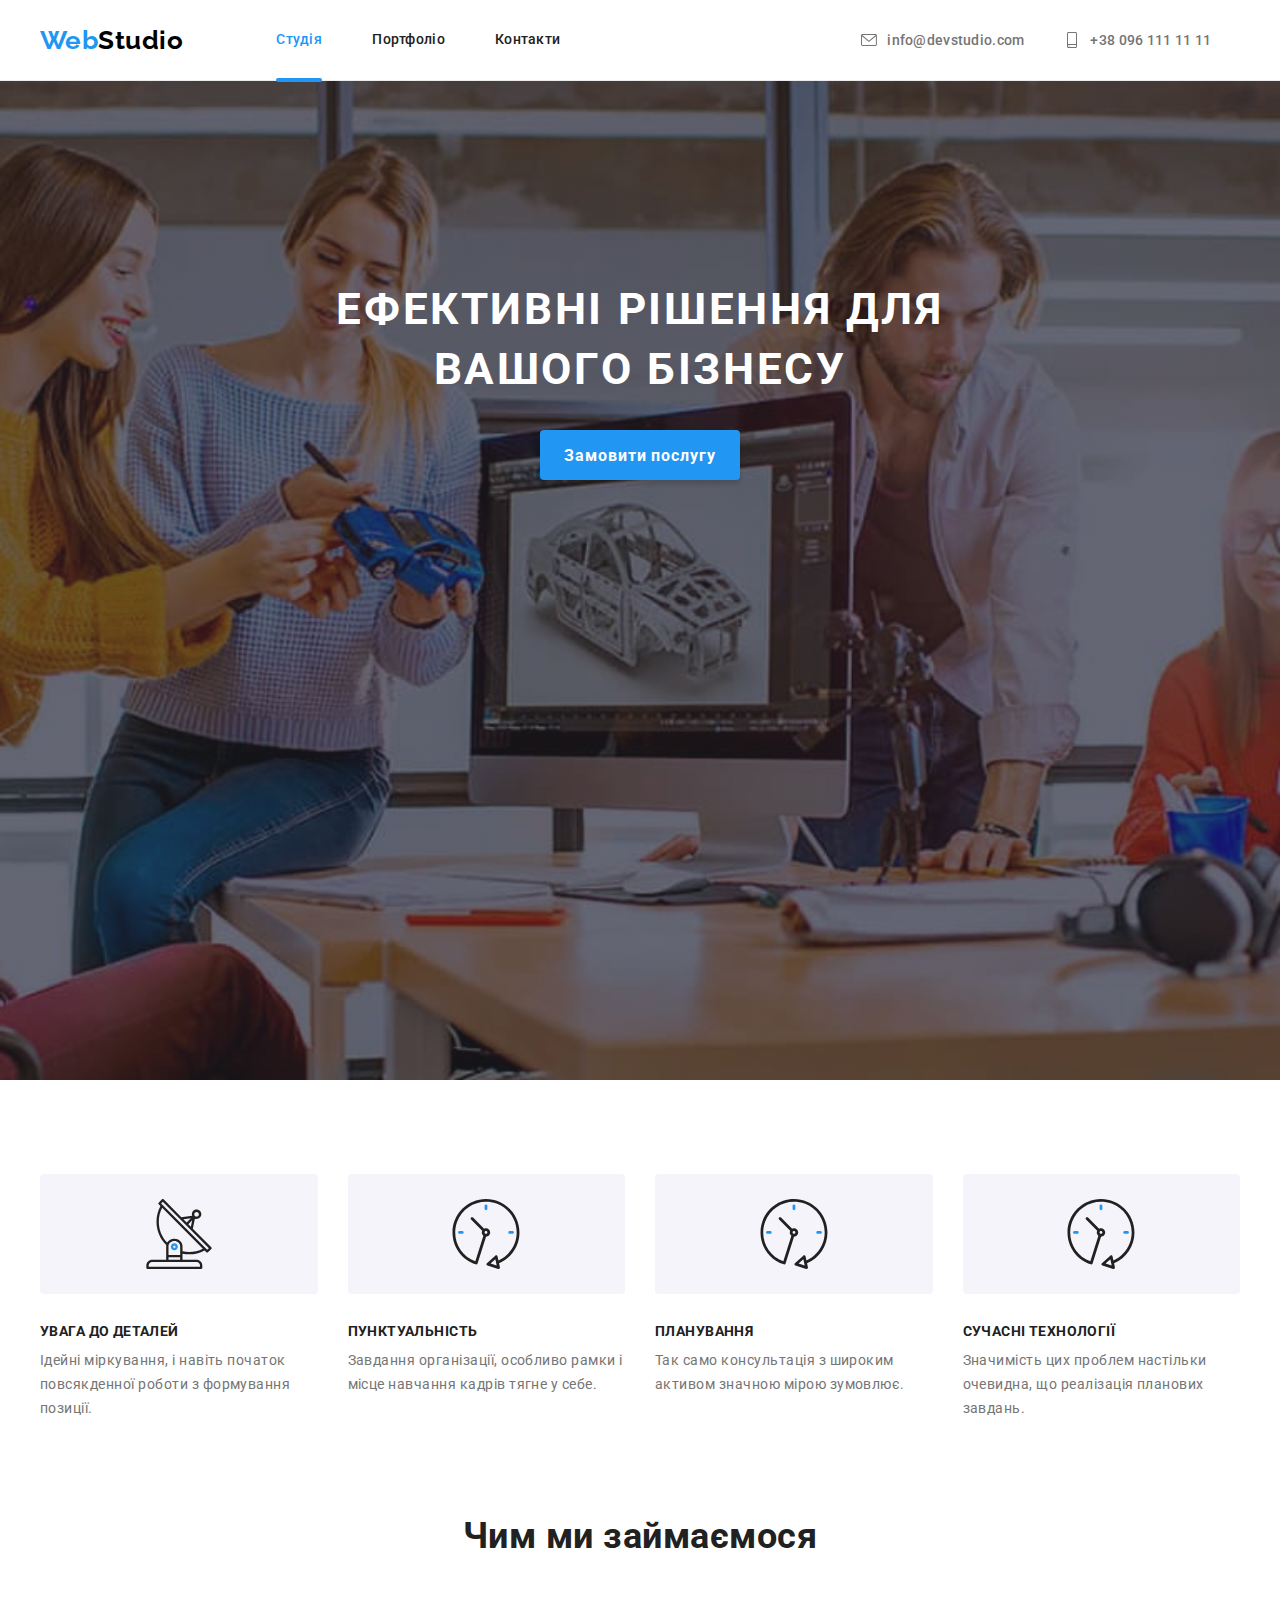
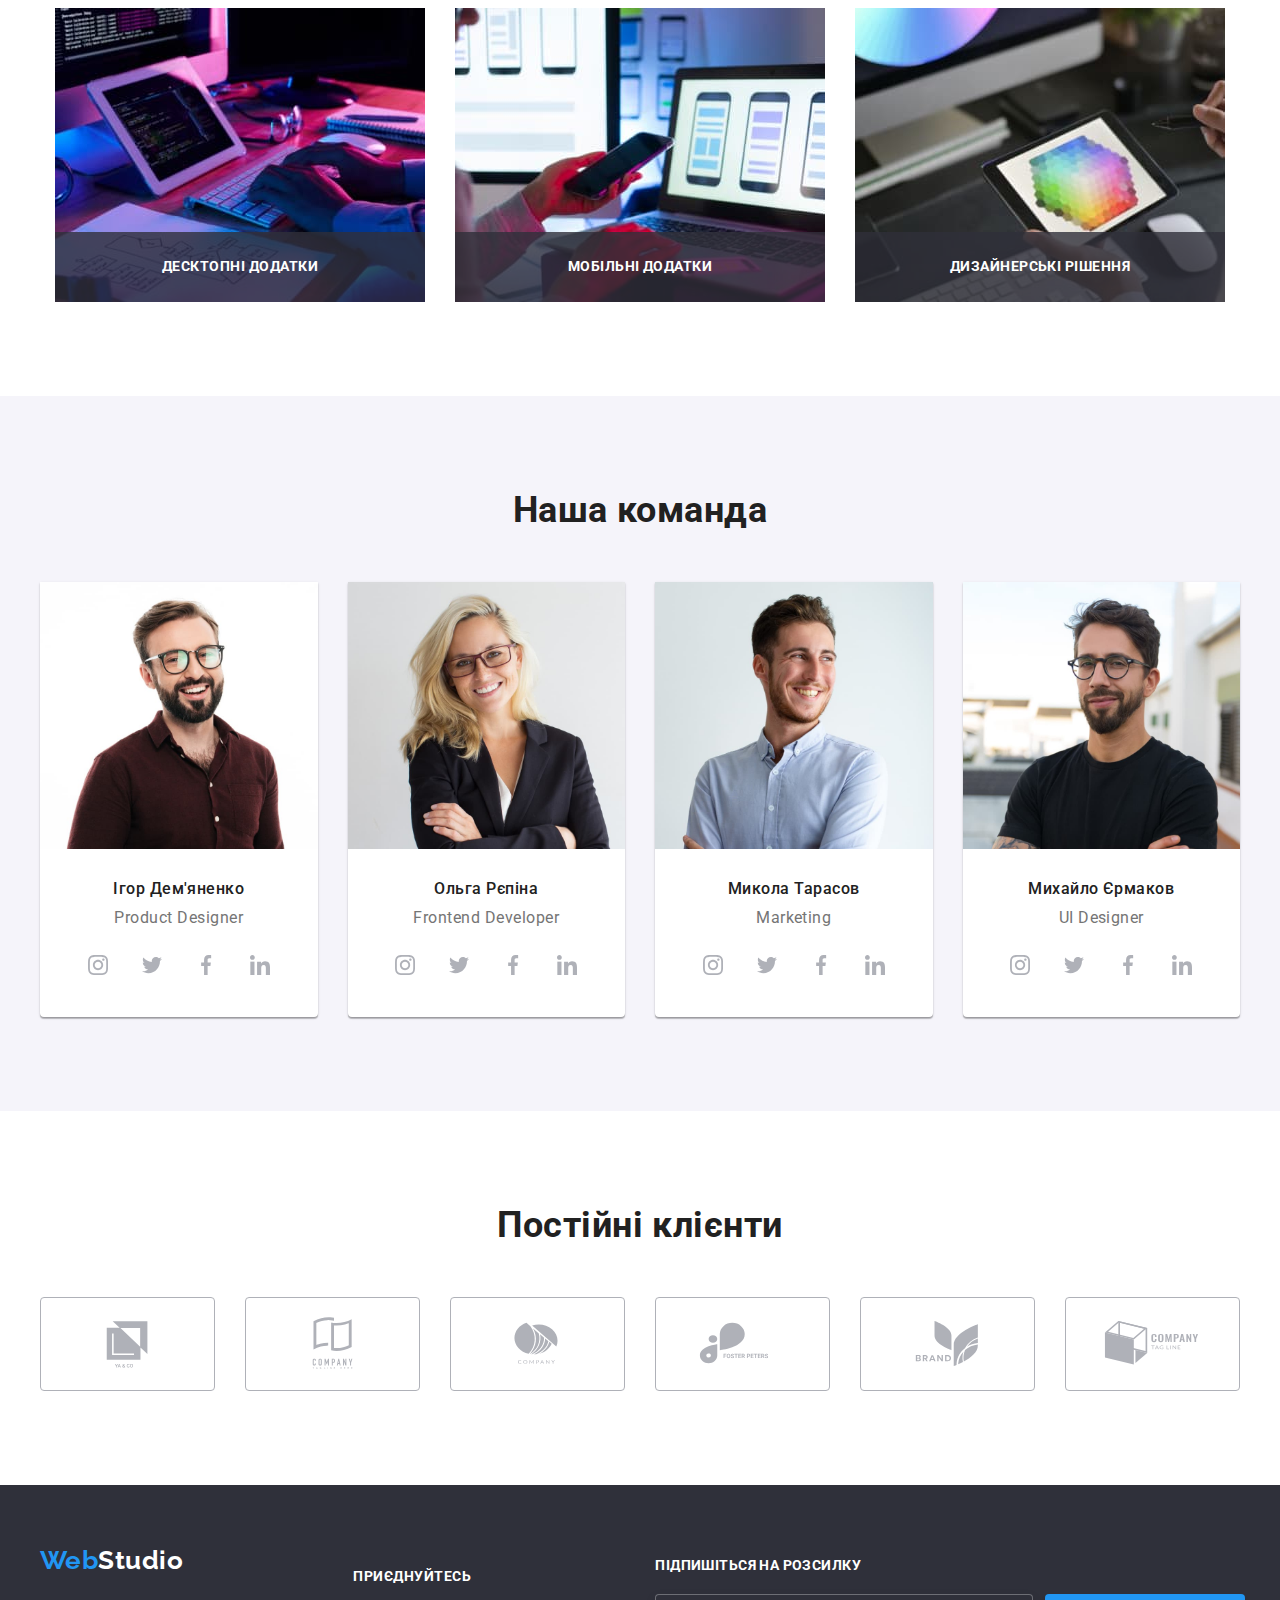
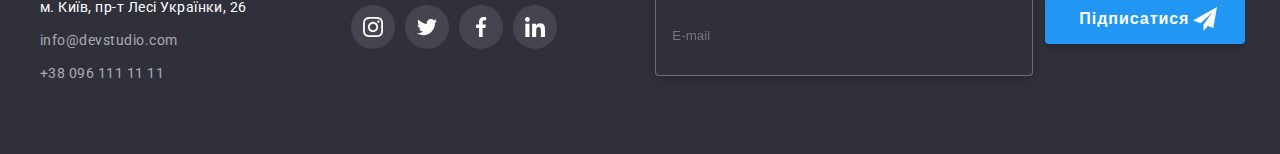
==== commit 40cfbf4c: "mobile-menu" ====
--- a/index.html
+++ b/index.html
@@ -18,6 +18,7 @@
       crossorigin="anonymous"
       referrerpolicy="no-referrer"
     />
+    <link rel="stylesheet" href="./css/styles.css" />
     <link rel="stylesheet" href="./css/main.min.css" />
   </head>
   <body>
@@ -71,46 +72,48 @@
                 <a class="link menu__contacts" href="#">Контакти</a>
               </li>
             </ul>
-            <ul class="contacts contacts__container">
-              <li class="contacts__item">
-                <a
-                  class="link contacts__conect"
-                  href="mailto:info@devstudio.com"
-                >
-                  <svg class="contacts__icon" width="16" height="12">
-                    <use
-                      href="./images/symbol-defs.svg#icon-envelope"
-                    ></use></svg
-                  >info@devstudio.com</a
-                >
-              </li>
-              <li class="contacts__item">
-                <a
-                  class="link contacts__conect contacts__conect-position"
-                  href="tel:+30961111111"
-                >
-                  <svg class="contacts__icon" width="10" height="16">
-                    <use
-                      href="./images/symbol-defs.svg#icon-smartphone"
-                    ></use></svg
-                  >+38 096 111 11 11</a
-                >
-              </li>
-            </ul>
-            <ul class="contacts list-links">
-              <li class="list-links__item">
-                <a class="list-links__link" href="instagram.com">Instagram</a>
-              </li>
-              <li class="list-links__item">
-                <a class="list-links__link" href="twitter.com">Twitter</a>
-              </li>
-              <li class="list-links__item">
-                <a class="list-links__link" href="facebook.com">Facebook</a>
-              </li>
-              <li class="list-links__item">
-                <a class="list-links__link" href="linkedin.com">linkedin</a>
-              </li>
-            </ul>
+            <div class="soc-contacts-container">
+              <ul class="contacts contacts__container">
+                <li class="contacts__item">
+                  <a
+                    class="link contacts__conect"
+                    href="mailto:info@devstudio.com"
+                  >
+                    <svg class="contacts__icon" width="16" height="12">
+                      <use
+                        href="./images/symbol-defs.svg#icon-envelope"
+                      ></use></svg
+                    >info@devstudio.com</a
+                  >
+                </li>
+                <li class="contacts__item">
+                  <a
+                    class="link contacts__conect contacts__conect-position"
+                    href="tel:+30961111111"
+                  >
+                    <svg class="contacts__icon" width="10" height="16">
+                      <use
+                        href="./images/symbol-defs.svg#icon-smartphone"
+                      ></use></svg
+                    >+38 096 111 11 11</a
+                  >
+                </li>
+              </ul>
+              <ul class="contacts list-links">
+                <li class="list-links__item">
+                  <a class="list-links__link" href="instagram.com">Instagram</a>
+                </li>
+                <li class="list-links__item">
+                  <a class="list-links__link" href="twitter.com">Twitter</a>
+                </li>
+                <li class="list-links__item">
+                  <a class="list-links__link" href="facebook.com">Facebook</a>
+                </li>
+                <li class="list-links__item">
+                  <a class="list-links__link" href="linkedin.com">linkedin</a>
+                </li>
+              </ul>
+            </div>
           </div>
         </nav>
       </div>
@@ -691,7 +694,7 @@
               class="email-list-input"
               type="text"
               name="user-email"
-              id="user-email"
+              id="user-mail"
               placeholder="E-mail"
             />
             <button class="email-list-button" type="submit">
--- a/css/styles.css
+++ b/css/styles.css
@@ -0,0 +1,35 @@
+/*header*/
+
+/*-----WebStudio-----*/
+
+/*nav-----------------------------------------------------------*/
+
+/*mail/tel*/
+
+/*main-----------------------------------------------------------*/
+/*section-order------------------------------------------------------*/
+
+/*section-features------------------------------------------------*/
+
+/*section-do------------------------------------------------------*/
+
+/*section-team-----------------------------------------------------*/
+
+/*section-customers-----------------------------------------------*/
+
+/*footer----------------------------------------------------------*/
+
+/*social-input----------------------------------------------------*/
+
+/*section-join-----------------------------------------*/
+
+/*--------portfolio.html-------------------------------------------*/
+/*-header copy from index.html-*/
+/*portfolio*/
+
+/*project-list---------------------------------------------------*/
+
+/*footer copy from index.html*/
+/*backdrop-modal--------------------------------------------*/
+
+/*form------------------------------------------------------*/
--- a/css/main.min.css
+++ b/css/main.min.css
@@ -1 +1 @@
-:root{--color-textarea: rgba(117, 117, 117, 0.5);--backdrop-bg: rgba(0, 0, 0, 0.2);--color-overley-bg: rgba(33, 150, 243, 0.9);--transition-hover-focus: 250ms cubic-bezier(0.4, 0, 0.2, 1);--color-bg-icon: rgba(255, 255, 255, 0.1);--icon-color: #afb1b8;--font-ral: "Raleway", sans-serif;--color-logo: #000000;--color-title: #212121;--color-text: #757575;--color-hover-focus: #2196f3;--color-background: #2f303a;--color-section-title: #ffffff;--color-section-btn: #d9d9d9;--team-background: #f5f4fa;--color-footer-logo: #ffffff;--color-footer-mail: rgba(255, 255, 255, 0.6);--portfolio-background: #f5f5f5}body{margin:0;background-color:var(--color-section-title);color:var(--color-text);font-family:"Roboto",sans-serif;color:#212121;letter-spacing:.03em}@media screen and (max-width: 767px){main{padding-top:60px}}@media screen and (min-width: 768px){main{padding-top:80px}}img{display:block;width:100%;height:auto}textarea{resize:none}.hide{border:0;clip:rect(1px, 1px, 1px, 1px);-webkit-clip-path:inset(50%);clip-path:inset(50%);height:1px;margin:-1px;overflow:hidden;padding:0;position:absolute;width:1px;word-wrap:normal !important}.footer-container,.customers-container,.team-container,.do-container,.features__container,.solutions__container,.header__container{padding-left:15px;padding-right:15px;margin:0 auto}@media screen and (max-width: 767px){.footer-container,.customers-container,.team-container,.do-container,.features__container,.solutions__container,.header__container{max-width:450px}}@media screen and (min-width: 768px){.footer-container,.customers-container,.team-container,.do-container,.features__container,.solutions__container,.header__container{width:738px}}@media screen and (min-width: 1200px){.footer-container,.customers-container,.team-container,.do-container,.features__container,.solutions__container,.header__container{width:1200px}}.customers,.team,.do,.features,.solutions{padding-top:94px;padding-bottom:94px}@media screen and (max-width: 1199px){.customers,.team,.do,.features,.solutions{padding-top:60px;padding-bottom:60px}}.address-list,.customers-list,.worcker-soc-list,.team-list,.do-top-title,.items,.features__list,.list-links,.contacts__container,.menu__container,.join-soc-list{padding:0;margin:0;list-style:none}.address-contacts,.address-address,.footer-logo,.list-links__link,.contacts__conect,.menu__contacts,.menu__portfolio,.menu__studio,.header__logo{text-decoration:none}.do{padding-top:0px}@media screen and (max-width: 767px){.join{margin-top:60px}}@media screen and (min-width: 768px){.join{margin-left:105px}}@media screen and (max-width: 1199px){.join{text-align:center}}@media screen and (min-width: 1200px){.join{margin-left:70px;margin-top:10px}}.join-title{font-weight:700;font-size:14px;line-height:1.14;text-transform:uppercase;color:var(--color-footer-logo)}@media screen and (min-width: 1200px){.join-title{margin-left:7px}}.join-soc-list{display:flex;align-items:center;justify-content:center;margin-top:20px}.join-soc-link{display:flex;width:44px;height:44px;fill:var(--color-footer-logo);background-color:var(--color-bg-icon);margin-left:5px;margin-right:5px;margin-top:0px;margin-bottom:0px;border-radius:50%;background-position:50% 50%;align-items:center;justify-content:center;transition:background-color var(--transition-hover-focus)}.join-soc-link:focus,.join-soc-link:hover{background-color:var(--color-hover-focus)}.header{border-bottom:1px solid #ececec;background:var(--color-section-title);position:fixed;top:0;left:0;z-index:10;width:100%}@media screen and (max-width: 767px){.header{min-height:60px}}@media screen and (min-width: 768px){.header{min-height:80px}}@media screen and (min-width: 1200px){.header__container{display:flex;align-items:center}}.header__nav{display:flex;align-items:center}@media screen and (max-width: 767px){.header__nav{min-height:60px}}@media screen and (min-width: 768px){.header__nav{min-height:80px}}@media screen and (max-width: 1199px){.header__nav{justify-content:space-between;flex-direction:row}}.header__logo{color:var(--color-logo);font-family:"raleway";font-weight:700}@media screen and (max-width: 1199px){.header__logo{font-size:24px;line-height:1.16}}@media screen and (min-width: 1200px){.header__logo{margin-right:93px;font-size:26px;line-height:1.19}}.header__web{color:var(--color-hover-focus)}.menu-btn{display:block;margin:0;padding:0;border:none;background-color:rgba(0,0,0,0);z-index:1}.menu-btn .icon-cross{display:none}.menu-btn.is-open .icon-cross{display:block}.menu-btn.is-open .icon-menu{display:none}@media screen and (min-width: 767px){.menu-btn{display:none}}.menu-mobile__icon{fill:currentColor;cursor:pointer;transition:color var(--transition-hover-focus)}.menu-mobile__icon:focus,.menu-mobile__icon:hover{fill:var(--color-hover-focus)}.menu-mobile__container{display:flex;align-items:center;justify-content:center}@media screen and (max-width: 767px){.menu-mobile__container{display:none}.menu-mobile__container.is-open{display:block;position:absolute;top:0;left:50%;translate:-50%;overflow:scroll;max-width:480px;width:100vw;height:100vh;padding-top:48px;padding-left:40px;padding-right:40px;background:var(--color-section-title)}}@media screen and (max-width: 767px){.menu__container{margin-bottom:366px}}@media screen and (min-width: 768px){.menu__container{display:flex;justify-content:space-between;width:282px;margin-right:46px}}@media screen and (min-width: 1200px){.menu__container{width:284px;margin-right:301px}}@media screen and (max-width: 767px){.menu__list{margin-bottom:32px}.menu__list:nth-child(3){margin-bottom:0}}.menu__studio{font-weight:500;letter-spacing:.02em;color:var(--color-title);transition:color var(--transition-hover-focus)}.menu__studio:hover,.menu__studio:focus{color:var(--color-hover-focus)}@media screen and (max-width: 767px){.menu__studio{font-size:40px;line-height:.85}}@media screen and (min-width: 768px){.menu__studio{font-size:14px;line-height:1.14}}.menu__studio.current{align-items:center;color:var(--color-hover-focus)}@media screen and (min-width: 768px){.menu__studio.current::after{content:"";position:relative;top:30px;display:block;width:100%;height:4px;background-color:var(--color-hover-focus);border-radius:2px}}.menu__portfolio{font-weight:500;letter-spacing:.02em;color:var(--color-title);transition:color var(--transition-hover-focus)}.menu__portfolio:hover,.menu__portfolio:focus{color:var(--color-hover-focus)}@media screen and (max-width: 767px){.menu__portfolio{font-size:40px;line-height:.85}}@media screen and (min-width: 768px){.menu__portfolio{font-size:14px;line-height:1.14}}.menu__portfolio.current{align-items:center;color:var(--color-hover-focus)}@media screen and (min-width: 768px){.menu__portfolio.current::after{content:"";position:relative;top:30px;display:block;width:100%;height:4px;background-color:var(--color-hover-focus);border-radius:2px}}.menu__contacts{font-weight:500;letter-spacing:.02em;color:var(--color-title);transition:color var(--transition-hover-focus)}.menu__contacts:hover,.menu__contacts:focus{color:var(--color-hover-focus)}@media screen and (max-width: 767px){.menu__contacts{font-size:40px;line-height:.85}}@media screen and (min-width: 768px){.menu__contacts{font-size:14px;line-height:1.14}}.contacts__container{display:flex}@media screen and (max-width: 767px){.contacts__container{margin-bottom:64px;flex-direction:column-reverse}}@media screen and (min-width: 768px){.contacts__container{flex-direction:column}}@media screen and (min-width: 1200px){.contacts__container{flex-direction:row}}@media screen and (min-width: 1200px){.contacts__item{margin-right:40px}.contacts__item:last-child{margin-right:0}}@media screen and (max-width: 767px){.contacts__item:last-child{margin-bottom:32px}}.contacts__conect{color:var(--color-text);font-weight:500;letter-spacing:.02em}@media screen and (max-width: 767px){.contacts__conect{font-size:24px;line-height:.33}.contacts__conect.contacts__conect-position{font-size:34px;line-height:1.17;color:var(--color-hover-focus)}}@media screen and (min-width: 768px){.contacts__conect{display:flex;align-items:center;font-size:14px;line-height:1.16;transition:color var(--transition-hover-focus)}}@media screen and (min-width: 768px)and (max-width: 1199px){.contacts__conect{margin-bottom:10px}}@media screen and (min-width: 768px){.contacts__conect:hover,.contacts__conect:focus{color:var(--color-hover-focus)}}.contacts__icon{width:16px;height:16px;margin-right:10px;fill:currentColor;transition:color var(--transition-hover-focus)}.contacts__icon:focus,.contacts__icon:hover{fill:var(--color-hover-focus)}@media screen and (max-width: 767px){.contacts__icon{display:none}}@media screen and (max-width: 1199px){.contacts__icon{width:14px;height:14px}}.list-links{display:flex;flex-direction:row;align-items:center;height:22px}@media screen and (min-width: 767px){.list-links{display:none}}.list-links__item{padding-left:10px;padding-right:10px;border-right:1px solid rgba(33,33,33,.2)}.list-links__item:nth-child(1){padding-left:0}.list-links__item:nth-child(4){padding-right:0;border-right:none}.list-links__link{font-weight:500;font-size:18px;line-height:.81;letter-spacing:.02em;color:var(--color-hover-focus)}.solutions{background-color:var(--color-background);padding-top:118px;padding-bottom:118px;background-repeat:no-repeat;background-position:center;background-size:cover;text-align:center}@media screen and (max-width: 767px){.solutions{background-image:linear-gradient(rgba(47, 48, 58, 0.4), rgba(47, 48, 58, 0.4)),url(../images/img-bg480.jpg);height:400px;margin-left:auto;margin-right:auto}}@media screen and (min-width: 768px){.solutions{background-image:linear-gradient(rgba(47, 48, 58, 0.4), rgba(47, 48, 58, 0.4)),url(../images/img-bg768.jpg);height:400px;margin-left:auto;margin-right:auto}}@media screen and (min-width: 1200px){.solutions{background-image:linear-gradient(rgba(47, 48, 58, 0.4), rgba(47, 48, 58, 0.4)),url(../images/img-bg1600.jpg);height:600px;margin-left:auto;margin-right:auto;padding-top:200px;padding-bottom:200px}}@media screen and (max-width: 767px)and (min-device-pixel-ratio: 2),screen and (max-width: 767px)and (-webkit-min-device-pixel-ratio: 2),screen and (max-width: 767px)and (min-resolution: 192dpi),screen and (max-width: 767px)and (min-resolution: 2dppx){.hero{background-image:linear-gradient(rgba(47, 48, 58, 0.4), rgba(47, 48, 58, 0.4)),url(../images/img-bg480@2x.jpg)}}@media screen and (min-width: 768px)and (min-device-pixel-ratio: 2),screen and (min-width: 768px)and (-webkit-min-device-pixel-ratio: 2),screen and (min-width: 768px)and (min-resolution: 192dpi),screen and (min-width: 768px)and (min-resolution: 2dppx){.hero{background-image:linear-gradient(rgba(47, 48, 58, 0.4), rgba(47, 48, 58, 0.4)),url(../images/img-bg768@2x.jpg)}}@media screen and (min-width: 1200px)and (min-device-pixel-ratio: 2),screen and (min-width: 1200px)and (-webkit-min-device-pixel-ratio: 2),screen and (min-width: 1200px)and (min-resolution: 192dpi),screen and (min-width: 1200px)and (min-resolution: 2dppx){.hero{background-image:linear-gradient(rgba(47, 48, 58, 0.4), rgba(47, 48, 58, 0.4)),url(../images/img-bg1600@2x.jpg)}}.solutions__title{color:var(--color-section-title);text-align:center;letter-spacing:.06em;text-transform:uppercase;margin-bottom:30px;margin-top:0px}@media screen and (max-width: 1199px){.solutions__title{font-size:26px;line-height:1.61}}@media screen and (min-width: 1200px){.solutions__title{font-size:44px;line-height:1.36}}.solutions__btn{color:var(--color-section-title);background-color:var(--color-hover-focus);font-family:"Roboto";font-weight:700;font-size:16px;line-height:1.9;letter-spacing:.06em;cursor:pointer;border-radius:4px;border:1px solid rgba(0,0,0,0);box-shadow:0px 4px 4px rgba(0,0,0,.15);padding-top:10px;padding-bottom:10px;width:200px;height:50px;transition-property:background-color;transition-duration:250ms;transition-timing-function:cubic-bezier(0.4, 0, 0.2, 1)}.solutions__btn:hover{background-color:var(--color-hover-focus)}@media screen and (min-width: 768px){.features__list{display:flex;flex-wrap:wrap}}.features__item{margin-right:30px;margin-bottom:30px}@media screen and (max-width: 767px){.features__item{margin-right:0px}.features__item:last-child{margin-bottom:0}}@media screen and (min-width: 768px){.features__item{flex-basis:calc((100% - 30px)/2)}}@media screen and (min-width: 768px)and (max-width: 1199px){.features__item:nth-child(even){margin-right:0}}@media screen and (min-width: 768px){.features__item:nth-last-child(-n+2){margin-bottom:0}}@media screen and (min-width: 1200px){.features__item{flex-basis:calc((100% - 90px)/4);margin-right:30px;margin-bottom:0}.features__item:last-child{margin-right:0}}.features__item-container{display:flex;align-items:center;justify-content:center;height:120px;margin-bottom:30px;background:var(--team-background);border-radius:4px}.features__title{letter-spacing:.03em;font-weight:700;font-size:14px;line-height:1.1;margin-top:0px;margin-bottom:10px}@media screen and (max-width: 767px){.features__title{text-align:center}}.features__text{color:var(--color-text);font-size:14px;line-height:1.7;margin-top:0px;margin-bottom:0px}@media screen and (max-width: 1199px){.do{display:none}}.do-title{font-weight:700;font-size:36px;line-height:1.2;margin:0px;text-align:center}.items{display:flex;justify-content:center}.items-box{padding-top:50px;padding-bottom:0px;margin-right:30px;position:relative;z-index:-1}.items-box:last-child{margin-right:0px}.items-box::before{content:"";width:370px;height:70px;background-color:rgba(47,48,58,.8);position:absolute;bottom:0}.do-top{position:relative}.do-top-title{font-weight:700;font-size:14px;line-height:1.14;text-transform:uppercase;color:var(--color-section-title);position:absolute;bottom:27px;left:50%;translate:-50%}.team{background-color:var(--team-background)}.team-title{margin-bottom:30px;margin-top:0px;text-align:center;font-weight:700}@media screen and (max-width: 1199px){.team-title{font-size:28px;line-height:1.17}}@media screen and (min-width: 1200px){.team-title{font-size:36px;line-height:1.16;margin-bottom:50px}}@media screen and (min-width: 768px){.team-list{display:flex;flex-wrap:wrap}}.team-worcker{margin-right:30px;margin-bottom:30px;box-shadow:0px 1px 3px rgba(0,0,0,.12),0px 1px 1px rgba(0,0,0,.14),0px 2px 1px rgba(0,0,0,.2);border-radius:0px 0px 4px 4px;background-color:var(--color-section-title)}@media screen and (max-width: 767px){.team-worcker{margin-right:0px}.team-worcker:last-child{margin-bottom:0}}@media screen and (min-width: 768px){.team-worcker{flex-basis:calc((100% - 30px)/2)}}@media screen and (min-width: 768px)and (max-width: 1199px){.team-worcker:nth-child(even){margin-right:0}}@media screen and (min-width: 768px){.team-worcker:nth-last-child(-n+2){margin-bottom:0}}@media screen and (min-width: 1200px){.team-worcker{flex-basis:calc((100% - 90px)/4);margin-right:30px;margin-bottom:0}.team-worcker:last-child{margin-right:0}}.worcker{text-align:center}.worcker-title{font-weight:500;font-size:16px;line-height:1.2;margin-top:30px;margin-bottom:0px}.worcker-text{color:var(--color-text);font-size:16px;line-height:1.2;margin-top:10px;margin-bottom:0px}.worcker-soc-list{display:flex;align-items:center;justify-content:center}.worcker-soc-link{display:flex;align-items:center;justify-content:center;background-position:50% 50%;width:44px;height:44px;margin:16px 5px 30px 5px;color:var(--icon-color);border-radius:50%;transition:color background-color var(--transition-hover-focus)}.worcker-soc-link:focus,.worcker-soc-link:hover{background-color:var(--color-hover-focus);color:var(--color-footer-logo)}.worcker-soc-icon{fill:currentColor}.customers-title{font-weight:700;text-align:center;margin-top:0px}@media screen and (min-width: 1200px){.customers-title{font-size:36px;line-height:1.16;margin-bottom:50px}}@media screen and (max-widh: 1199px){.customers-title{font-size:33px;line-height:.84;margin-bottom:30px}}.customers-list{display:flex}@media screen and (max-width: 1199px){.customers-list{flex-wrap:wrap;justify-content:center}}@media screen and (min-width: 1200px){.customers-list{align-items:center;justify-content:center}}@media screen and (max-width: 767px){.customers-item{flex-basis:calc((100% - 30px)/2);margin-top:15px;margin-bottom:15px;margin-right:15px;margin-left:15px}.customers-item:nth-child(even){margin-right:0}.customers-item:nth-child(odd){margin-left:0}}@media screen and (min-width: 768px)and (max-width: 1199px){.customers-item{flex-basis:calc((100% - 60px)/3);margin-top:0px;margin-bottom:30px;margin-right:30px;margin-left:0px}.customers-item:nth-child(3n+0){margin-right:0}.customers-item:nth-child(n+4){margin-bottom:0}}@media screen and (min-width: 1200px){.customers-item{flex-basis:calc((100% - 150px)/6);margin-right:15px;margin-left:15px}.customers-item:first-child{margin-left:0}.customers-item:last-child{margin-right:0}}.customers-link{display:flex;align-items:center;justify-content:center;height:92px;border:1px solid var(--icon-color);border-radius:4px;color:var(--icon-color);transition:color,border var(--transition-hover-focus)}.customers-link:focus,.customers-link:hover{border:1px solid var(--color-hover-focus);color:var(--color-hover-focus)}.customers-icon{fill:currentColor}.footer{background:var(--color-background);padding-top:60px;padding-bottom:60px;display:flex;align-items:center}@media screen and (min-width: 768px){.footer-container{display:flex}}@media screen and (min-width: 768px)and (max-width: 1199px){.footer-container{flex-wrap:wrap;justify-content:center}}@media screen and (max-width: 1199px){.section-addres{text-align:center}}@media screen and (min-width: 1200px){.section-addres{display:block}}.section-addres-title{position:absolute;width:1px;height:1px;margin:-1px;border:0;padding:0;white-space:nowrap;-webkit-clip-path:inset(100%);clip-path:inset(100%);clip:rect(0 0 0 0);overflow:hidden}.footer-logo{color:var(--color-footer-logo);font-family:"raleway";font-weight:700}@media screen and (max-width: 1199px){.footer-logo{font-size:24px;line-height:1.16}}@media screen and (min-width: 1200px){.footer-logo{margin-right:93px;font-size:26px;line-height:1.19}}.footer-logo-web{color:var(--color-hover-focus)}@media screen and (min-width: 1200px){.address-requisites{margin-top:20px}}@media screen and (max-width: 1199px){.address-requisites{margin-top:28px}}@media screen and (max-width: 1199px){.address-list-item{margin-top:0px;margin-bottom:12px}.address-list-item:last-child{margin-bottom:0px}}@media screen and (min-width: 1200px){.address-list-item{margin-bottom:9px}}.address-address{font-size:14px;line-height:1.7;font-style:normal;transition:color var(--transition-hover-focus);color:var(--color-section-title)}.address-address:hover,.address-address:focus{color:var(--color-hover-focus)}.address-mail{transition:color var(--transition-hover-focus);color:var(--color-footer-mail);text-decoration:none}.address-mail:hover,.address-mail:focus{color:var(--color-hover-focus)}.address-contacts{color:var(--color-footer-mail);font-size:14px;line-height:1.7;font-style:normal;transition:color var(--transition-hover-focus)}.address-contacts:hover,.address-contacts:focus{color:var(--color-hover-focus)}.portfolio{padding-top:94px;padding-bottom:94px}.portfolio-title{position:absolute;width:1px;height:1px;margin:-1px;border:0;padding:0;white-space:nowrap;-webkit-clip-path:inset(100%);clip-path:inset(100%);clip:rect(0 0 0 0);overflow:hidden}.portfolio-list{margin-bottom:50px;justify-content:center;display:flex;list-style:none}.portfolio-list>.portfolio-list-item:not(:last-child){margin-right:8px}.portfolio-list-item{background:var(--team-background);border-radius:4px}.portfolio-list-item:hover,.portfolio-list-item:focus{box-shadow:0px 3px 1px rgba(0,0,0,.1),0px 1px 2px rgba(0,0,0,.08),0px 2px 2px rgba(0,0,0,.12)}.btn-filters{border-radius:4px;transition:background var(--transition-hover-focus),color var(--transition-hover-focus);padding:6px 22px;font-family:"Roboto",sans-serif;font-weight:500;font-style:normal;font-size:16px;line-height:1.625;text-align:center;letter-spacing:.03em;border:none;color:var(--color-title)}.btn-filters:hover,.btn-filters:focus{background:var(--color-hover-focus);color:var(--portfolio-background)}.project{display:flex;gap:30px;flex-wrap:wrap;list-style:none}.project-items{transition:box-shadow var(--transition-hover-focus);background:var(--color-section-title);flex-basis:calc((100% - 600px)/3)}.project-items:hover{box-shadow:0px 1px 1px rgba(0,0,0,.12),0px 4px 4px rgba(0,0,0,.06),1px 4px 6px rgba(0,0,0,.16)}.project-top{overflow:hidden;position:relative}.project-top-text{overflow:auto;transition:transform var(--transition-hover-focus);transform:translateY(100%);height:100%;padding:63px 24px;background-color:var(--color-overley-bg);top:0;position:absolute;font-size:18px;line-height:1.5555;letter-spacing:.03em;color:var(--color-section-title)}.project-items:hover .project-top-text{transform:translateY(0)}.project-name{border:1px solid #eee;padding-top:20px;padding-right:24px;padding-bottom:20px;padding-left:24px}.prodject-item{max-width:100%}.project-title{font-size:18px;line-height:2;letter-spacing:.06em;color:var(--color-title)}.project-text{font-size:16px;line-height:1.875;letter-spacing:.03em;color:var(--color-text)}.backdrop{position:fixed;top:0;left:0;z-index:1;width:100%;height:100%;background-color:var(--backdrop-bg);overflow-y:scroll;opacity:1;transition:opacity var(--transition-hover-focus),visibility var(--transition-hover-focus)}.backdrop.is-hidden{opacity:0;pointer-events:none}@media screen and (max-width: 767px){.backdrop{padding-top:93px;padding-bottom:94px;padding-left:15px;padding-right:15px}}@media screen and (max-width: 1199px){.backdrop{padding-top:208px;padding-bottom:207px;padding-left:159px;padding-right:159px}}@media screen and (min-width: 1200px){.backdrop{padding-top:221px;padding-bottom:222px;padding-left:536px;padding-right:536px}}.modal{position:absolute;top:50%;left:50%;translate:-50% -50%;background:var(--color-section-title);box-shadow:0px 1px 3px rgba(0,0,0,.12),0px 1px 1px rgba(0,0,0,.14),0px 2px 1px rgba(0,0,0,.2);border-radius:4px;transform:scale(1);transition:transform var(--transition-hover-focus);align-items:center;justify-content:center}.backdrop.is-hidden .modal{transform:scale(0.9)}@media screen and (max-width: 479px){.modal{padding-left:8px;padding-right:8px}}@media screen and (max-width: 1199px){.modal{width:100%;max-width:450px;padding-top:8px}}@media screen and (min-width: 1200px){.modal{width:528px;height:581px}}.modal-button{display:flex;width:30px;height:30px;margin-right:8px;margin-left:auto;margin-bottom:auto;border-radius:50%;background:var(--color-footer-logo);border:1px solid rgba(0,0,0,.1);cursor:pointer;align-items:center;justify-content:center;transition:transform color var(--transition-hover-focus)}@media screen and (max-width: 479px){.modal-button{margin-right:0px}}.modal-button:focus,.modal-button:hover{color:var(--color-hover-focus)}@media screen and (min-width: 1200px){.modal-button{margin-top:8px}}.modal-button-icon{fill:currentColor}.modal-title{margin-top:2px;margin-bottom:12px;font-weight:700;font-size:20px;line-height:1.15;letter-spacing:.03em;text-align:center;color:var(--color-title)}@media screen and (max-width: 1199px){.modal-title{padding-left:40px;padding-right:40px}}.modal-form{margin-left:auto;margin-right:auto}@media screen and (min-width: 480px){.modal-form{padding-left:40px;padding-right:40px}}@media screen and (max-width: 1199px){.modal-form{padding-bottom:40px}}@media screen and (min-width: 1200px){.modal-form{width:528px}}.modal-name{font-weight:400;font-size:12px;line-height:1.16;letter-spacing:.01em;color:var(--color-text);margin:0;padding:0;text-align:start}.input-data{display:flex;flex-direction:column;margin-bottom:10px;position:relative}.input-data:nth-child(4){margin-bottom:0px}.modal-input{margin:0;padding-top:12px;padding-bottom:12px;padding-left:42px;height:40px;color:var(--color-title);border:1px solid rgba(33,33,33,.2);border-radius:4px;cursor:pointer;outline:none;transition:border-color var(--transition-hover-focus)}.input-data-hover:focus-within .modal-input{border-color:var(--color-hover-focus)}@media screen and (max-width: 479px){.modal-input{width:100%}}@media screen and (min-width: 480px){.modal-input{width:370px}}@media screen and (min-width: 1200px){.modal-input{width:448px}}.modal-icon{position:absolute;top:50%;left:14px;width:18px;height:18px;transition:fill var(--transition-hover-focus)}.input-data-hover:focus-within .modal-icon{fill:var(--color-hover-focus)}.modal-textarea{margin:0;padding:12px 16px;height:120px;border:1px solid rgba(33,33,33,.2);border-radius:4px;cursor:pointer;outline:none;color:var(--color-title);transition:border-color var(--transition-hover-focus)}.modal-textarea:focus-visible{border-color:var(--color-hover-focus)}.policy{margin-top:10px}.check-text{color:var(--color-text);display:flex;align-items:center;position:relative;justify-content:center;margin-bottom:0px;cursor:pointer}@media screen and (max-width: 1199px){.check-text{margin-top:20px;font-size:12px;line-height:1.16}}@media screen and (min-width: 1200px){.check-text{margin-top:28px;font-size:14px;line-height:1.71}}.check-text span{width:16px;height:15px;border-radius:2px;border:2px solid var(--color-title);margin-right:7px;display:flex;align-items:center;justify-content:center;fill:rgba(0,0,0,0)}.modal-policy:checked+.check-text span{background-color:var(--color-hover-focus);fill:var(--color-footer-logo);border-color:rgba(0,0,0,0)}.check-text span{transition:fill var(--transition-hover-focus)}.policy-contract{letter-spacing:.03em;-webkit-text-decoration-line:underline;text-decoration-line:underline;color:var(--color-hover-focus);margin-left:7px}.modal-button-send{width:200px;height:50px;margin-top:30px;background:var(--color-hover-focus);box-shadow:0px 4px 4px rgba(0,0,0,.15);border-radius:4px;border:none;font-weight:700;font-size:16px;line-height:1.87;letter-spacing:.06em;color:var(--color-footer-logo);cursor:pointer;transition:background var(--transition-hover-focus)}.modal-button-send:focus,.modal-button-send:hover{background:var(--color-hover-focus)}@media screen and (max-width: 1199px){.email-list-form{margin-top:60px;text-align:center}}@media screen and (min-width: 1200px){.email-list-form{display:block;margin-top:10px;margin-left:93px}}.email-list-title{font-weight:700;font-size:14px;line-height:1.14;letter-spacing:.03em;text-transform:uppercase;color:var(--color-section-title)}.email-list-group{margin-top:20px;outline:none}@media screen and (min-width: 1200px){.email-list-group{display:flex;position:relative}}.email-list-input{height:50px;padding-left:16px;padding-top:15px;padding-bottom:15px;border:1px solid rgba(255,255,255,.3);filter:drop-shadow(0px 4px 4px rgba(0, 0, 0, 0.15));border-radius:4px;color:var(--color-footer-mail);background-color:var(--color-background);outline:none}.email-list-input:focus-visible{border-color:var(--color-hover-focus)}@media screen and (max-width: 1199px){.email-list-input{width:100%;max-width:450px;margin-top:20px}}@media screen and (min-width: 1200px){.email-list-input{width:358px;margin-right:12px}}.email-list-button{cursor:pointer;background:var(--color-hover-focus);box-shadow:0px 4px 4px rgba(0,0,0,.15);border-radius:4px;border:none;text-align:center;width:200px;height:50px;font-weight:700;font-size:16px;line-height:1.8;color:var(--color-footer-logo)}.email-list-button:focus,.email-list-button:hover{background:var(--color-hover-focus)}@media screen and (max-width: 1199px){.email-list-button{position:relative;margin-top:20px;padding-right:28px}}@media screen and (min-width: 1200px){.email-list-button{padding-right:28px}}.email-list-icon{fill:var(--color-footer-logo);position:absolute;top:13px;width:24px;height:24px}@media screen and (max-width: 1199px){.email-list-icon{left:155px}}@media screen and (min-width: 1200px){.email-list-icon{right:28px}}/*# sourceMappingURL=main.min.css.map */+:root{--color-textarea: rgba(117, 117, 117, 0.5);--backdrop-bg: rgba(0, 0, 0, 0.2);--color-overley-bg: rgba(33, 150, 243, 0.9);--transition-hover-focus: 250ms cubic-bezier(0.4, 0, 0.2, 1);--color-bg-icon: rgba(255, 255, 255, 0.1);--icon-color: #afb1b8;--font-ral: "Raleway", sans-serif;--color-logo: #000000;--color-title: #212121;--color-text: #757575;--color-hover-focus: #2196f3;--color-background: #2f303a;--color-section-title: #ffffff;--color-section-btn: #d9d9d9;--team-background: #f5f4fa;--color-footer-logo: #ffffff;--color-footer-mail: rgba(255, 255, 255, 0.6);--portfolio-background: #f5f5f5}body{margin:0;background-color:var(--color-section-title);color:var(--color-text);font-family:"Roboto",sans-serif;color:#212121;letter-spacing:.03em}@media screen and (max-width: 767px){main{padding-top:60px}}@media screen and (min-width: 768px){main{padding-top:80px}}img{display:block;width:100%;height:auto}textarea{resize:none}.hide{border:0;clip:rect(1px, 1px, 1px, 1px);-webkit-clip-path:inset(50%);clip-path:inset(50%);height:1px;margin:-1px;overflow:hidden;padding:0;position:absolute;width:1px;word-wrap:normal !important}.project-container,.portfolio-container,.footer-container,.customers-container,.team-container,.do-container,.features__container,.solutions__container,.header__container{padding-left:15px;padding-right:15px;margin:0 auto}@media screen and (max-width: 767px){.project-container,.portfolio-container,.footer-container,.customers-container,.team-container,.do-container,.features__container,.solutions__container,.header__container{max-width:450px}}@media screen and (min-width: 768px){.project-container,.portfolio-container,.footer-container,.customers-container,.team-container,.do-container,.features__container,.solutions__container,.header__container{width:738px}}@media screen and (min-width: 1200px){.project-container,.portfolio-container,.footer-container,.customers-container,.team-container,.do-container,.features__container,.solutions__container,.header__container{width:1200px}}.project,.portfolio,.customers,.team,.do,.features,.solutions{padding-top:94px;padding-bottom:94px}@media screen and (max-width: 1199px){.project,.portfolio,.customers,.team,.do,.features,.solutions{padding-top:60px;padding-bottom:60px}}.project-top-text,.project-list,.portfolio-list,.address-list,.customers-list,.worcker-soc-list,.team-list,.do-top-title,.items,.features__list,.list-links,.contacts__container,.menu__container,.join-soc-list{padding:0;margin:0;list-style:none}.project-item,.address-contacts,.address-address,.footer-logo,.list-links__link,.contacts__conect,.menu__contacts,.menu__portfolio,.menu__studio,.header__logo{text-decoration:none}.portfolio-title{width:1px;height:1px;margin:-1px;position:absolute;clip:rect(0 0 0 0)}.project,.do{padding-top:0px}.portfolio{padding-bottom:0px}@media screen and (max-width: 767px){.join{margin-top:60px}}@media screen and (min-width: 768px){.join{margin-left:105px}}@media screen and (max-width: 1199px){.join{text-align:center}}@media screen and (min-width: 1200px){.join{margin-left:70px;margin-top:10px}}.join-title{font-weight:700;font-size:14px;line-height:1.14;text-transform:uppercase;color:var(--color-footer-logo)}@media screen and (min-width: 1200px){.join-title{margin-left:7px}}.join-soc-list{display:flex;align-items:center;justify-content:center;margin-top:20px}.join-soc-link{display:flex;width:44px;height:44px;fill:var(--color-footer-logo);background-color:var(--color-bg-icon);margin-left:5px;margin-right:5px;margin-top:0px;margin-bottom:0px;border-radius:50%;background-position:50% 50%;align-items:center;justify-content:center;transition:background-color var(--transition-hover-focus)}.join-soc-link:focus,.join-soc-link:hover{background-color:var(--color-hover-focus)}.header{border-bottom:1px solid #ececec;background:var(--color-section-title);position:fixed;top:0;left:0;z-index:10;width:100%}@media screen and (max-width: 767px){.header{min-height:60px}}@media screen and (min-width: 768px){.header{min-height:80px}}@media screen and (min-width: 1200px){.header__container{display:flex;align-items:center}}.header__nav{display:flex;align-items:center}@media screen and (max-width: 767px){.header__nav{min-height:60px}}@media screen and (min-width: 768px){.header__nav{min-height:80px}}@media screen and (max-width: 1199px){.header__nav{justify-content:space-between;flex-direction:row}}.header__logo{color:var(--color-logo);font-family:"raleway";font-weight:700}@media screen and (max-width: 1199px){.header__logo{font-size:24px;line-height:1.16}}@media screen and (min-width: 1200px){.header__logo{margin-right:93px;font-size:26px;line-height:1.19}}.header__web{color:var(--color-hover-focus)}.menu-btn{position:absolute;top:10px;right:15px;border:none;background-color:rgba(0,0,0,0);z-index:1}.menu-btn .icon-cross{display:none}.menu-btn.is-open .icon-cross{display:block}.menu-btn.is-open .icon-menu{display:none}@media screen and (min-width: 767px){.menu-btn{display:none}}.menu-mobile__icon{fill:currentColor;cursor:pointer;transition:color var(--transition-hover-focus)}.menu-mobile__icon:focus,.menu-mobile__icon:hover{fill:var(--color-hover-focus)}.menu-mobile__container{display:flex;align-items:center;justify-content:center}@media screen and (max-width: 767px){.menu-mobile__container{display:none}.menu-mobile__container.is-open{display:flex;justify-content:space-between;flex-direction:column;position:fixed;align-items:flex-start;top:0;left:50%;translate:-50%;width:100%;height:100%;padding:48px 40px;background:var(--color-section-title)}}@media screen and (min-width: 768px){.menu__container{display:flex;justify-content:space-between;width:282px;margin-right:46px}}@media screen and (min-width: 1200px){.menu__container{width:284px;margin-right:301px}}@media screen and (max-width: 767px){.menu__list{margin-bottom:32px}.menu__list:nth-child(3){margin-bottom:0}}.menu__studio{font-weight:500;letter-spacing:.02em;color:var(--color-title);transition:color var(--transition-hover-focus)}.menu__studio:hover,.menu__studio:focus{color:var(--color-hover-focus)}@media screen and (max-width: 767px){.menu__studio{font-size:40px;line-height:.85}}@media screen and (min-width: 768px){.menu__studio{font-size:14px;line-height:1.14}}.menu__studio.current{align-items:center;color:var(--color-hover-focus)}@media screen and (min-width: 768px){.menu__studio.current::after{content:"";position:relative;top:30px;display:block;width:100%;height:4px;background-color:var(--color-hover-focus);border-radius:2px}}.menu__portfolio{font-weight:500;letter-spacing:.02em;color:var(--color-title);transition:color var(--transition-hover-focus)}.menu__portfolio:hover,.menu__portfolio:focus{color:var(--color-hover-focus)}@media screen and (max-width: 767px){.menu__portfolio{font-size:40px;line-height:.85}}@media screen and (min-width: 768px){.menu__portfolio{font-size:14px;line-height:1.14}}.menu__portfolio.current{align-items:center;color:var(--color-hover-focus)}@media screen and (min-width: 768px){.menu__portfolio.current::after{content:"";position:relative;top:30px;display:block;width:100%;height:4px;background-color:var(--color-hover-focus);border-radius:2px}}.menu__contacts{font-weight:500;letter-spacing:.02em;color:var(--color-title);transition:color var(--transition-hover-focus)}.menu__contacts:hover,.menu__contacts:focus{color:var(--color-hover-focus)}@media screen and (max-width: 767px){.menu__contacts{font-size:40px;line-height:.85}}@media screen and (min-width: 768px){.menu__contacts{font-size:14px;line-height:1.14}}.contacts__container{display:flex}@media screen and (max-width: 767px){.contacts__container{margin-bottom:64px;flex-direction:column-reverse}}@media screen and (min-width: 768px){.contacts__container{flex-direction:column}}@media screen and (min-width: 1200px){.contacts__container{flex-direction:row}}@media screen and (min-width: 1200px){.contacts__item{margin-right:40px}.contacts__item:last-child{margin-right:0}}@media screen and (max-width: 767px){.contacts__item:last-child{margin-bottom:32px}}.contacts__conect{color:var(--color-text);font-weight:500;letter-spacing:.02em}@media screen and (max-width: 767px){.contacts__conect{font-size:24px;line-height:.33}.contacts__conect.contacts__conect-position{font-size:34px;line-height:1.17;color:var(--color-hover-focus)}}@media screen and (min-width: 768px){.contacts__conect{display:flex;align-items:center;font-size:14px;line-height:1.16;transition:color var(--transition-hover-focus)}}@media screen and (min-width: 768px)and (max-width: 1199px){.contacts__conect{margin-bottom:10px}}@media screen and (min-width: 768px){.contacts__conect:hover,.contacts__conect:focus{color:var(--color-hover-focus)}}.contacts__icon{width:16px;height:16px;margin-right:10px;fill:currentColor;transition:color var(--transition-hover-focus)}.contacts__icon:focus,.contacts__icon:hover{fill:var(--color-hover-focus)}@media screen and (max-width: 767px){.contacts__icon{display:none}}@media screen and (max-width: 1199px){.contacts__icon{width:14px;height:14px}}.list-links{display:flex;flex-direction:row;align-items:center;height:22px}@media screen and (min-width: 767px){.list-links{display:none}}.list-links__item{padding-left:10px;padding-right:10px;border-right:1px solid rgba(33,33,33,.2)}.list-links__item:nth-child(1){padding-left:0}.list-links__item:nth-child(4){padding-right:0;border-right:none}.list-links__link{font-weight:500;font-size:18px;line-height:.81;letter-spacing:.02em;color:var(--color-hover-focus)}.solutions{background-color:var(--color-background);padding-top:118px;padding-bottom:118px;background-repeat:no-repeat;background-position:center;background-size:cover;text-align:center}@media screen and (max-width: 767px){.solutions{background-image:linear-gradient(rgba(47, 48, 58, 0.4), rgba(47, 48, 58, 0.4)),url(../images/img-bg480.jpg);height:400px;margin-left:auto;margin-right:auto}}@media screen and (min-width: 768px){.solutions{background-image:linear-gradient(rgba(47, 48, 58, 0.4), rgba(47, 48, 58, 0.4)),url(../images/img-bg768.jpg);height:400px;margin-left:auto;margin-right:auto}}@media screen and (min-width: 1200px){.solutions{background-image:linear-gradient(rgba(47, 48, 58, 0.4), rgba(47, 48, 58, 0.4)),url(../images/img-bg1600.jpg);height:600px;margin-left:auto;margin-right:auto;padding-top:200px;padding-bottom:200px}}@media screen and (max-width: 767px)and (min-device-pixel-ratio: 2),screen and (max-width: 767px)and (-webkit-min-device-pixel-ratio: 2),screen and (max-width: 767px)and (min-resolution: 192dpi),screen and (max-width: 767px)and (min-resolution: 2dppx){.hero{background-image:linear-gradient(rgba(47, 48, 58, 0.4), rgba(47, 48, 58, 0.4)),url(../images/img-bg480@2x.jpg)}}@media screen and (min-width: 768px)and (min-device-pixel-ratio: 2),screen and (min-width: 768px)and (-webkit-min-device-pixel-ratio: 2),screen and (min-width: 768px)and (min-resolution: 192dpi),screen and (min-width: 768px)and (min-resolution: 2dppx){.hero{background-image:linear-gradient(rgba(47, 48, 58, 0.4), rgba(47, 48, 58, 0.4)),url(../images/img-bg768@2x.jpg)}}@media screen and (min-width: 1200px)and (min-device-pixel-ratio: 2),screen and (min-width: 1200px)and (-webkit-min-device-pixel-ratio: 2),screen and (min-width: 1200px)and (min-resolution: 192dpi),screen and (min-width: 1200px)and (min-resolution: 2dppx){.hero{background-image:linear-gradient(rgba(47, 48, 58, 0.4), rgba(47, 48, 58, 0.4)),url(../images/img-bg1600@2x.jpg)}}.solutions__title{color:var(--color-section-title);text-align:center;letter-spacing:.06em;text-transform:uppercase;margin-bottom:30px;margin-top:0px}@media screen and (max-width: 1199px){.solutions__title{font-size:26px;line-height:1.61}}@media screen and (min-width: 1200px){.solutions__title{font-size:44px;line-height:1.36}}.solutions__btn{color:var(--color-section-title);background-color:var(--color-hover-focus);font-family:"Roboto";font-weight:700;font-size:16px;line-height:1.9;letter-spacing:.06em;cursor:pointer;border-radius:4px;border:1px solid rgba(0,0,0,0);box-shadow:0px 4px 4px rgba(0,0,0,.15);padding-top:10px;padding-bottom:10px;width:200px;height:50px;transition-property:background-color;transition-duration:250ms;transition-timing-function:cubic-bezier(0.4, 0, 0.2, 1)}.solutions__btn:hover{background-color:var(--color-hover-focus)}@media screen and (min-width: 768px){.features__list{display:flex;flex-wrap:wrap}}.features__item{margin-right:30px;margin-bottom:30px}@media screen and (max-width: 767px){.features__item{margin-right:0px}.features__item:last-child{margin-bottom:0}}@media screen and (min-width: 768px){.features__item{flex-basis:calc((100% - 30px)/2)}}@media screen and (min-width: 768px)and (max-width: 1199px){.features__item:nth-child(even){margin-right:0}}@media screen and (min-width: 768px){.features__item:nth-last-child(-n+2){margin-bottom:0}}@media screen and (min-width: 1200px){.features__item{flex-basis:calc((100% - 90px)/4);margin-right:30px;margin-bottom:0}.features__item:last-child{margin-right:0}}.features__item-container{display:flex;align-items:center;justify-content:center;height:120px;margin-bottom:30px;background:var(--team-background);border-radius:4px}.features__title{letter-spacing:.03em;font-weight:700;font-size:14px;line-height:1.1;margin-top:0px;margin-bottom:10px}@media screen and (max-width: 767px){.features__title{text-align:center}}.features__text{color:var(--color-text);font-size:14px;line-height:1.7;margin-top:0px;margin-bottom:0px}@media screen and (max-width: 1199px){.do{display:none}}.do-title{font-weight:700;font-size:36px;line-height:1.2;margin:0px;text-align:center}.items{display:flex;justify-content:center}.items-box{padding-top:50px;padding-bottom:0px;margin-right:30px;position:relative;z-index:-1}.items-box:last-child{margin-right:0px}.items-box::before{content:"";width:370px;height:70px;background-color:rgba(47,48,58,.8);position:absolute;bottom:0}.do-top{position:relative}.do-top-title{font-weight:700;font-size:14px;line-height:1.14;text-transform:uppercase;color:var(--color-section-title);position:absolute;bottom:27px;left:50%;translate:-50%}.team{background-color:var(--team-background)}.team-title{margin-bottom:30px;margin-top:0px;text-align:center;font-weight:700}@media screen and (max-width: 1199px){.team-title{font-size:28px;line-height:1.17}}@media screen and (min-width: 1200px){.team-title{font-size:36px;line-height:1.16;margin-bottom:50px}}@media screen and (min-width: 768px){.team-list{display:flex;flex-wrap:wrap}}.team-worcker{margin-right:30px;margin-bottom:30px;box-shadow:0px 1px 3px rgba(0,0,0,.12),0px 1px 1px rgba(0,0,0,.14),0px 2px 1px rgba(0,0,0,.2);border-radius:0px 0px 4px 4px;background-color:var(--color-section-title)}@media screen and (max-width: 767px){.team-worcker{margin-right:0px}.team-worcker:last-child{margin-bottom:0}}@media screen and (min-width: 768px){.team-worcker{flex-basis:calc((100% - 30px)/2)}}@media screen and (min-width: 768px)and (max-width: 1199px){.team-worcker:nth-child(even){margin-right:0}}@media screen and (min-width: 768px){.team-worcker:nth-last-child(-n+2){margin-bottom:0}}@media screen and (min-width: 1200px){.team-worcker{flex-basis:calc((100% - 90px)/4);margin-right:30px;margin-bottom:0}.team-worcker:last-child{margin-right:0}}.worcker{text-align:center}.worcker-title{font-weight:500;font-size:16px;line-height:1.2;margin-top:30px;margin-bottom:0px}.worcker-text{color:var(--color-text);font-size:16px;line-height:1.2;margin-top:10px;margin-bottom:0px}.worcker-soc-list{display:flex;align-items:center;justify-content:center}.worcker-soc-link{display:flex;align-items:center;justify-content:center;background-position:50% 50%;width:44px;height:44px;margin:16px 5px 30px 5px;color:var(--icon-color);border-radius:50%;transition:color background-color var(--transition-hover-focus)}.worcker-soc-link:focus,.worcker-soc-link:hover{background-color:var(--color-hover-focus);color:var(--color-footer-logo)}.worcker-soc-icon{fill:currentColor}.customers-title{font-weight:700;text-align:center;margin-top:0px}@media screen and (min-width: 1200px){.customers-title{font-size:36px;line-height:1.16;margin-bottom:50px}}@media screen and (max-widh: 1199px){.customers-title{font-size:33px;line-height:.84;margin-bottom:30px}}.customers-list{display:flex}@media screen and (max-width: 1199px){.customers-list{flex-wrap:wrap;justify-content:center}}@media screen and (min-width: 1200px){.customers-list{align-items:center;justify-content:center}}@media screen and (max-width: 767px){.customers-item{flex-basis:calc((100% - 30px)/2);margin-top:15px;margin-bottom:15px;margin-right:15px;margin-left:15px}.customers-item:nth-child(even){margin-right:0}.customers-item:nth-child(odd){margin-left:0}}@media screen and (min-width: 768px)and (max-width: 1199px){.customers-item{flex-basis:calc((100% - 60px)/3);margin-top:0px;margin-bottom:30px;margin-right:30px;margin-left:0px}.customers-item:nth-child(3n+0){margin-right:0}.customers-item:nth-child(n+4){margin-bottom:0}}@media screen and (min-width: 1200px){.customers-item{flex-basis:calc((100% - 150px)/6);margin-right:15px;margin-left:15px}.customers-item:first-child{margin-left:0}.customers-item:last-child{margin-right:0}}.customers-link{display:flex;align-items:center;justify-content:center;height:92px;border:1px solid var(--icon-color);border-radius:4px;color:var(--icon-color);transition:color,border var(--transition-hover-focus)}.customers-link:focus,.customers-link:hover{border:1px solid var(--color-hover-focus);color:var(--color-hover-focus)}.customers-icon{fill:currentColor}.footer{background:var(--color-background);padding-top:60px;padding-bottom:60px;display:flex;align-items:center}@media screen and (min-width: 768px){.footer-container{display:flex}}@media screen and (min-width: 768px)and (max-width: 1199px){.footer-container{flex-wrap:wrap;justify-content:center}}@media screen and (max-width: 1199px){.section-addres{text-align:center}}@media screen and (min-width: 1200px){.section-addres{display:block}}.section-addres-title{position:absolute;width:1px;height:1px;margin:-1px;border:0;padding:0;white-space:nowrap;-webkit-clip-path:inset(100%);clip-path:inset(100%);clip:rect(0 0 0 0);overflow:hidden}.footer-logo{color:var(--color-footer-logo);font-family:"raleway";font-weight:700}@media screen and (max-width: 1199px){.footer-logo{font-size:24px;line-height:1.16}}@media screen and (min-width: 1200px){.footer-logo{margin-right:93px;font-size:26px;line-height:1.19}}.footer-logo-web{color:var(--color-hover-focus)}@media screen and (min-width: 1200px){.address-requisites{margin-top:20px}}@media screen and (max-width: 1199px){.address-requisites{margin-top:28px}}@media screen and (max-width: 1199px){.address-list-item{margin-top:0px;margin-bottom:12px}.address-list-item:last-child{margin-bottom:0px}}@media screen and (min-width: 1200px){.address-list-item{margin-bottom:9px}}.address-address{font-size:14px;line-height:1.7;font-style:normal;transition:color var(--transition-hover-focus);color:var(--color-section-title)}.address-address:hover,.address-address:focus{color:var(--color-hover-focus)}.address-mail{transition:color var(--transition-hover-focus);color:var(--color-footer-mail);text-decoration:none}.address-mail:hover,.address-mail:focus{color:var(--color-hover-focus)}.address-contacts{color:var(--color-footer-mail);font-size:14px;line-height:1.7;font-style:normal;transition:color var(--transition-hover-focus)}.address-contacts:hover,.address-contacts:focus{color:var(--color-hover-focus)}.portfolio-list{display:flex}@media screen and (max-width: 767px){.portfolio-list{flex-wrap:wrap;margin-top:60px}}@media screen and (min-width: 768px){.portfolio-list{justify-content:center;margin-top:80px}}.portfolio-list-item{margin-right:8px}.portfolio-list-item:last-child{margin-right:0px}@media screen and (max-width: 767px){.portfolio-list-item{margin-bottom:15px}.portfolio-list-item:nth-child(n+4){margin-bottom:0}}.btn-filters{display:inline-block;padding:6px 22px;color:var(--color-title);font-family:"Roboto";font-weight:500;font-size:16px;line-height:1.6;cursor:pointer;background-color:var(--team-background);border-radius:4px;border:1px solid rgba(0,0,0,0);transition:background var(--transition-hover-focus),color var(--transition-hover-focus)}.btn-filters:hover,.btn-filters:focus{color:var(--portfolio-background);background-color:var(--color-hover-focus);box-shadow:0px 3px 1px rgba(0,0,0,.1),0px 1px 2px rgba(0,0,0,.08),0px 2px 2px rgba(0,0,0,.12)}@media screen and (max-width: 767px){.project{padding-top:40px}}@media screen and (min-width: 768px){.project{padding-top:30px}}@media screen and (min-width: 1200px){.project{padding-top:50px}}.project-list{display:flex;flex-wrap:wrap}.project-items{margin-bottom:30px;width:100%;transition:box-shadow var(--transition-hover-focus);overflow:hidden}.project-items:hover{box-shadow:0px 1px 1px rgba(0,0,0,.12),0px 4px 4px rgba(0,0,0,.06),1px 4px 6px rgba(0,0,0,.16)}@media screen and (max-width: 767px){.project-items:last-child{margin-bottom:0}}@media screen and (min-width: 768px){.project-items{flex-basis:calc((100% - 30px)/2);margin-right:30px}}@media screen and (min-width: 768px)and (max-width: 1199px){.project-items:last-child{margin-bottom:0}.project-items:nth-child(even){margin-right:0}}@media screen and (min-width: 1200px){.project-items{flex-basis:calc((100% - 60px)/3)}.project-items:nth-child(3n+0){margin-right:0}.project-items:nth-child(n+7){margin-bottom:0}}.project-top{position:relative;overflow:hidden}.project-top-text{position:absolute;top:0;left:0;padding-top:63px;padding-right:24px;padding-bottom:63px;padding-left:24px;width:100%;height:100%;background:var(--color-overley-bg);font-size:18px;line-height:1.56;color:var(--color-section-title);transform:translateY(100%);opacity:0;transition:transform var(--transition-hover-focus),opacity var(--transition-hover-focus)}.project-item:focus .project-top-text,.project-item:hover .project-top-text{opacity:1;transform:translateY(0%)}.project-name{border:1px solid #eee;padding-top:20px;padding-bottom:20px;padding-left:24px;padding-right:24px;border-bottom:1px solid #eee;border-left:1px solid #eee;border-right:1px solid #eee}@media screen and (min-width: 768px)and (max-width: 1199px){.project-name{height:146px}}.project-title{font-weight:700;font-size:18px;line-height:2;letter-spacing:.06em;margin-top:0px;margin-bottom:0px;color:var(--color-title)}.project-text{font-weight:400;font-size:16px;line-height:1.8;margin-top:0px;margin-bottom:0px;height:auto;color:var(--color-text)}.backdrop{position:fixed;top:0;left:0;z-index:1;width:100%;height:100%;background-color:var(--backdrop-bg);overflow-y:scroll;opacity:1;transition:opacity var(--transition-hover-focus),visibility var(--transition-hover-focus)}.backdrop.is-hidden{opacity:0;pointer-events:none}@media screen and (max-width: 767px){.backdrop{padding-top:93px;padding-bottom:94px;padding-left:15px;padding-right:15px}}@media screen and (max-width: 1199px){.backdrop{padding-top:208px;padding-bottom:207px;padding-left:159px;padding-right:159px}}@media screen and (min-width: 1200px){.backdrop{padding-top:221px;padding-bottom:222px;padding-left:536px;padding-right:536px}}.modal{position:absolute;top:50%;left:50%;translate:-50% -50%;background:var(--color-section-title);box-shadow:0px 1px 3px rgba(0,0,0,.12),0px 1px 1px rgba(0,0,0,.14),0px 2px 1px rgba(0,0,0,.2);border-radius:4px;transform:scale(1);transition:transform var(--transition-hover-focus);align-items:center;justify-content:center}.backdrop.is-hidden .modal{transform:scale(0.9)}@media screen and (max-width: 479px){.modal{padding-left:8px;padding-right:8px}}@media screen and (max-width: 1199px){.modal{width:100%;max-width:450px;padding-top:8px}}@media screen and (min-width: 1200px){.modal{width:528px;height:581px}}.modal-button{display:flex;width:30px;height:30px;margin-right:8px;margin-left:auto;margin-bottom:auto;border-radius:50%;background:var(--color-footer-logo);border:1px solid rgba(0,0,0,.1);cursor:pointer;align-items:center;justify-content:center;transition:transform color var(--transition-hover-focus)}@media screen and (max-width: 479px){.modal-button{margin-right:0px}}.modal-button:focus,.modal-button:hover{color:var(--color-hover-focus)}@media screen and (min-width: 1200px){.modal-button{margin-top:8px}}.modal-button-icon{fill:currentColor}.modal-title{margin-top:2px;margin-bottom:12px;font-weight:700;font-size:20px;line-height:1.15;letter-spacing:.03em;text-align:center;color:var(--color-title)}@media screen and (max-width: 1199px){.modal-title{padding-left:40px;padding-right:40px}}.modal-form{margin-left:auto;margin-right:auto}@media screen and (min-width: 480px){.modal-form{padding-left:40px;padding-right:40px}}@media screen and (max-width: 1199px){.modal-form{padding-bottom:40px}}@media screen and (min-width: 1200px){.modal-form{width:528px}}.modal-name{font-weight:400;font-size:12px;line-height:1.16;letter-spacing:.01em;color:var(--color-text);margin:0;padding:0;text-align:start}.input-data{display:flex;flex-direction:column;margin-bottom:10px;position:relative}.input-data:nth-child(4){margin-bottom:0px}.modal-input{margin:0;padding-top:12px;padding-bottom:12px;padding-left:42px;height:40px;color:var(--color-title);border:1px solid rgba(33,33,33,.2);border-radius:4px;cursor:pointer;outline:none;transition:border-color var(--transition-hover-focus)}.input-data-hover:focus-within .modal-input{border-color:var(--color-hover-focus)}@media screen and (max-width: 479px){.modal-input{width:100%}}@media screen and (min-width: 480px){.modal-input{width:370px}}@media screen and (min-width: 1200px){.modal-input{width:448px}}.modal-icon{position:absolute;top:50%;left:14px;width:18px;height:18px;transition:fill var(--transition-hover-focus)}.input-data-hover:focus-within .modal-icon{fill:var(--color-hover-focus)}.modal-textarea{margin:0;padding:12px 16px;height:120px;border:1px solid rgba(33,33,33,.2);border-radius:4px;cursor:pointer;outline:none;color:var(--color-title);transition:border-color var(--transition-hover-focus)}.modal-textarea:focus-visible{border-color:var(--color-hover-focus)}.policy{margin-top:10px}.check-text{color:var(--color-text);display:flex;align-items:center;position:relative;justify-content:center;margin-bottom:0px;cursor:pointer}@media screen and (max-width: 1199px){.check-text{margin-top:20px;font-size:12px;line-height:1.16}}@media screen and (min-width: 1200px){.check-text{margin-top:28px;font-size:14px;line-height:1.71}}.check-text span{width:16px;height:15px;border-radius:2px;border:2px solid var(--color-title);margin-right:7px;display:flex;align-items:center;justify-content:center;fill:rgba(0,0,0,0)}.modal-policy:checked+.check-text span{background-color:var(--color-hover-focus);fill:var(--color-footer-logo);border-color:rgba(0,0,0,0)}.check-text span{transition:fill var(--transition-hover-focus)}.policy-contract{letter-spacing:.03em;-webkit-text-decoration-line:underline;text-decoration-line:underline;color:var(--color-hover-focus);margin-left:7px}.modal-button-send{width:200px;height:50px;margin-top:30px;background:var(--color-hover-focus);box-shadow:0px 4px 4px rgba(0,0,0,.15);border-radius:4px;border:none;font-weight:700;font-size:16px;line-height:1.87;letter-spacing:.06em;color:var(--color-footer-logo);cursor:pointer;transition:background var(--transition-hover-focus)}.modal-button-send:focus,.modal-button-send:hover{background:var(--color-hover-focus)}@media screen and (max-width: 1199px){.email-list-form{margin-top:60px;text-align:center}}@media screen and (min-width: 1200px){.email-list-form{display:block;margin-top:10px;margin-left:93px}}.email-list-title{font-weight:700;font-size:14px;line-height:1.14;letter-spacing:.03em;text-transform:uppercase;color:var(--color-section-title)}.email-list-group{margin-top:20px;outline:none}@media screen and (min-width: 1200px){.email-list-group{display:flex;position:relative}}.email-list-input{height:50px;padding-left:16px;padding-top:15px;padding-bottom:15px;border:1px solid rgba(255,255,255,.3);filter:drop-shadow(0px 4px 4px rgba(0, 0, 0, 0.15));border-radius:4px;color:var(--color-footer-mail);background-color:var(--color-background);outline:none}.email-list-input:focus-visible{border-color:var(--color-hover-focus)}@media screen and (max-width: 1199px){.email-list-input{width:100%;max-width:450px;margin-top:20px}}@media screen and (min-width: 1200px){.email-list-input{width:358px;margin-right:12px}}.email-list-button{cursor:pointer;background:var(--color-hover-focus);box-shadow:0px 4px 4px rgba(0,0,0,.15);border-radius:4px;border:none;text-align:center;width:200px;height:50px;letter-spacing:.06em;font-weight:700;font-size:16px;line-height:1.8;color:var(--color-footer-logo)}.email-list-button:focus,.email-list-button:hover{background:var(--color-hover-focus)}@media screen and (max-width: 1199px){.email-list-button{position:relative;margin-top:20px;padding-right:28px}}@media screen and (min-width: 1200px){.email-list-button{padding-right:28px}}.email-list-icon{fill:var(--color-footer-logo);position:absolute;top:13px;width:24px;height:24px}@media screen and (max-width: 1199px){.email-list-icon{left:155px}}@media screen and (min-width: 1200px){.email-list-icon{right:28px}}/*# sourceMappingURL=main.min.css.map */